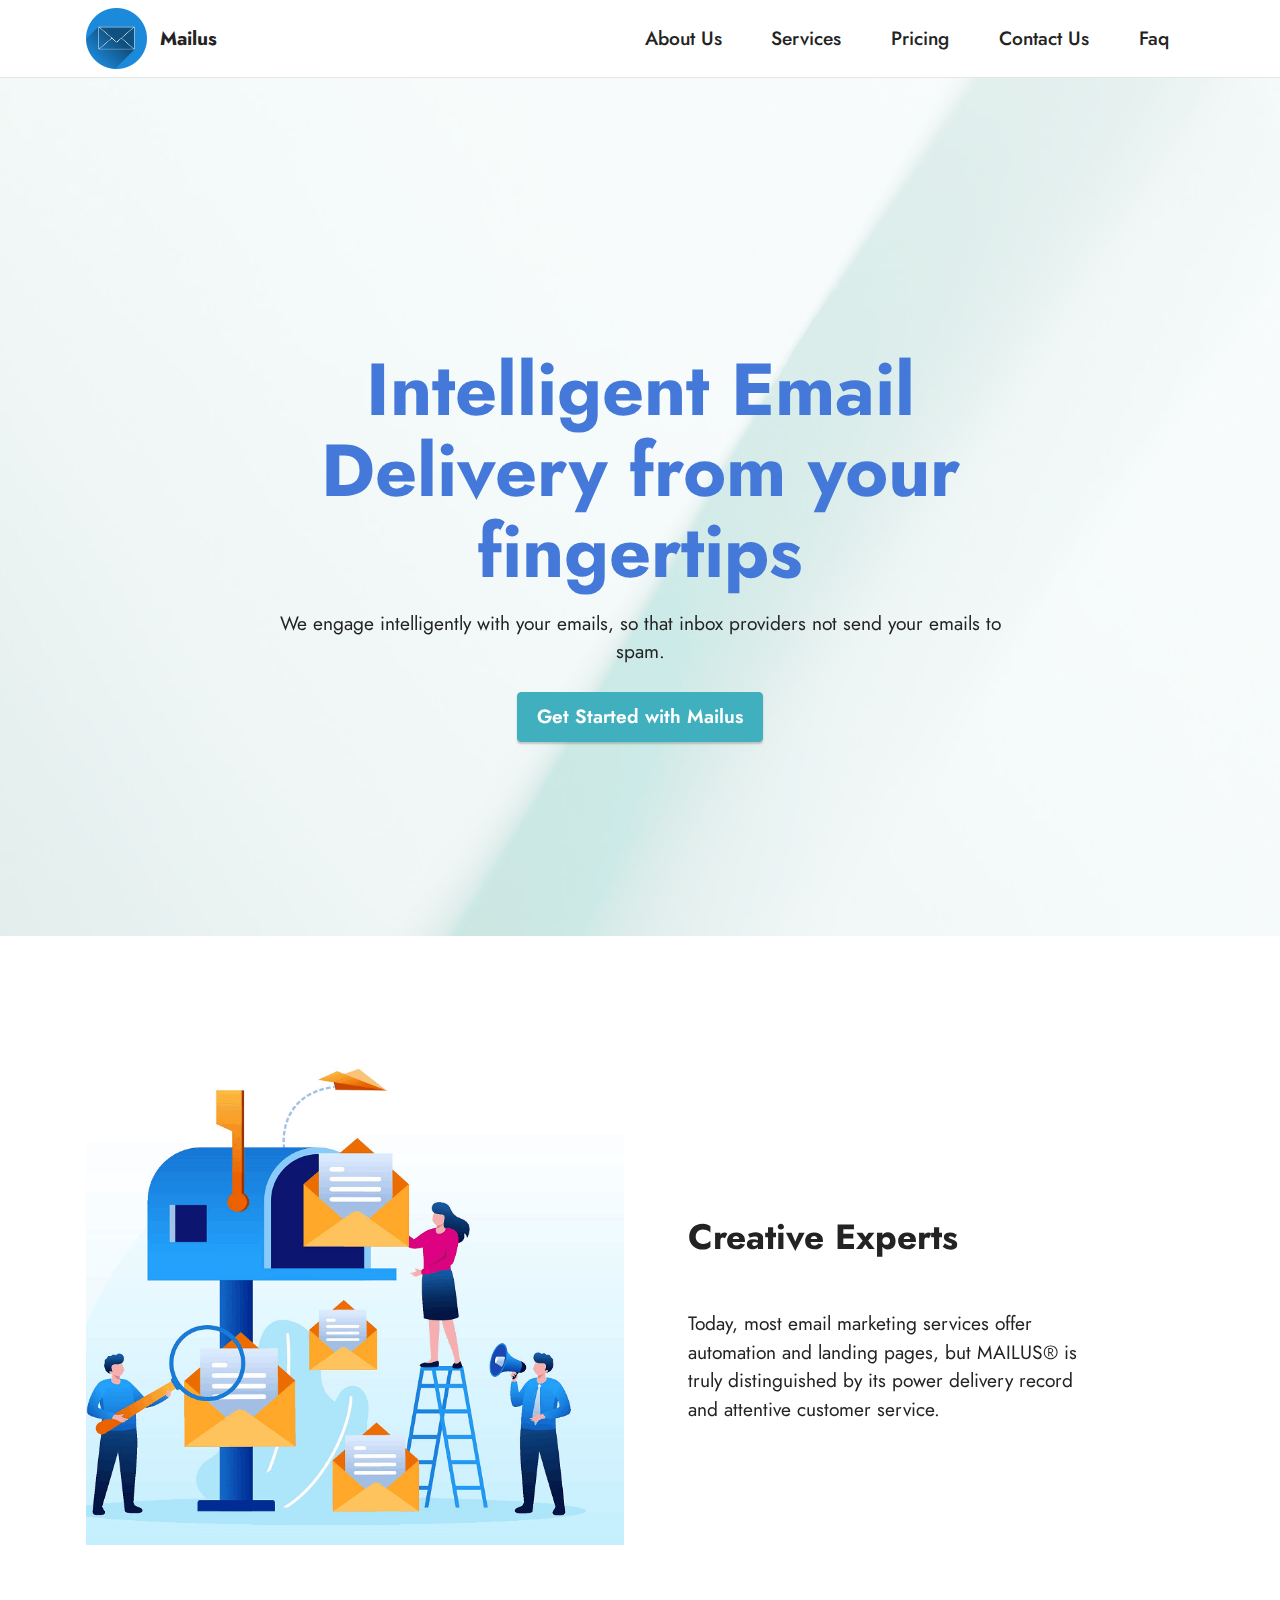
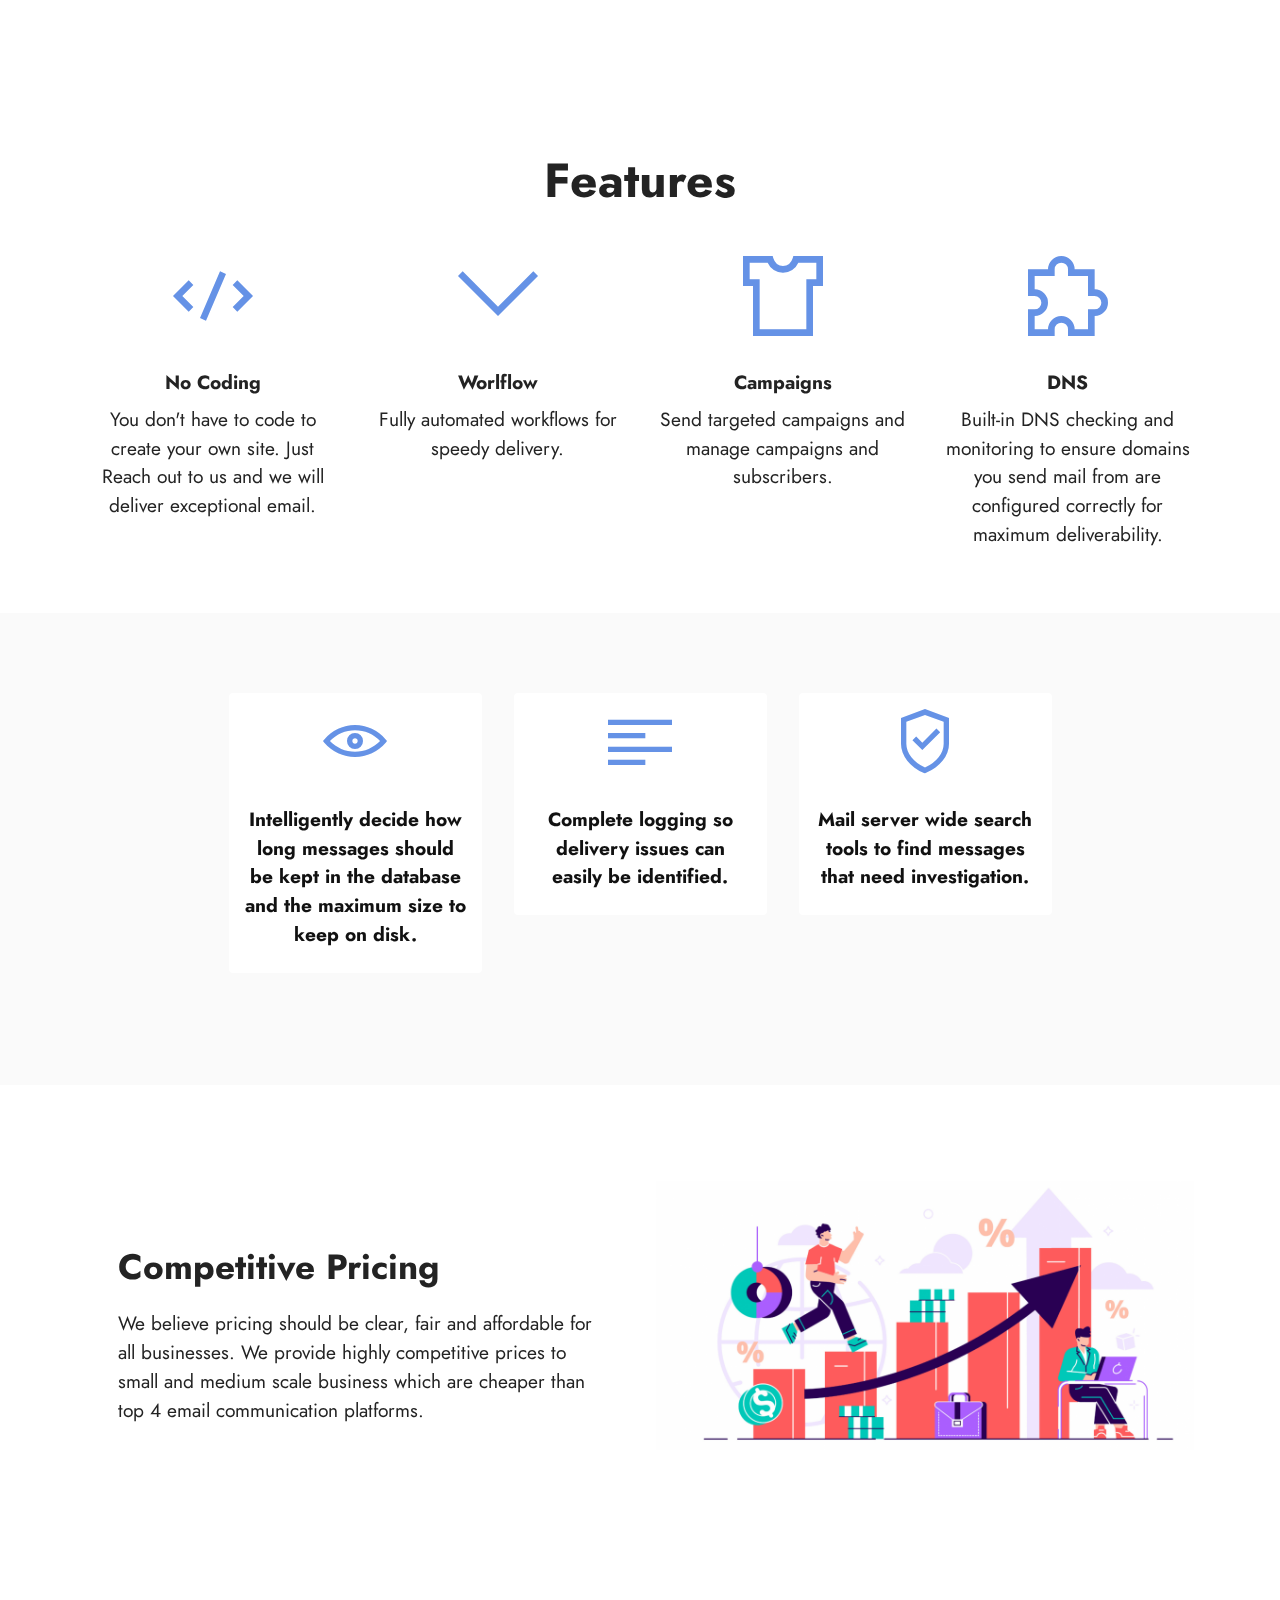
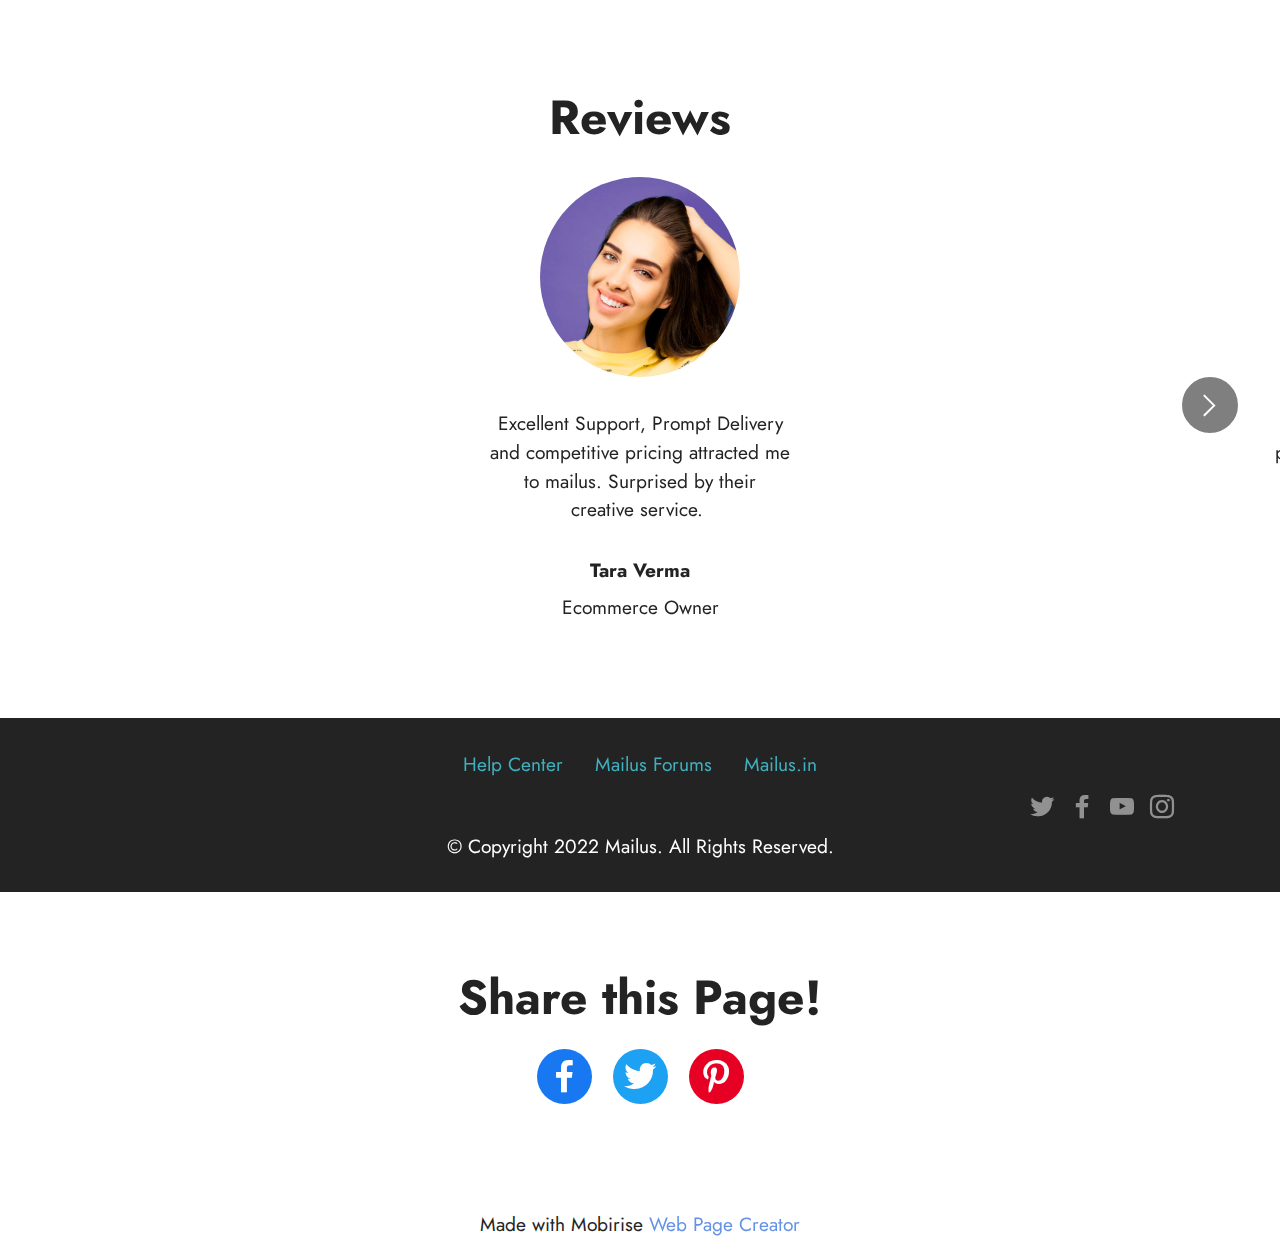
==== index.html @ b1e0f16e "create github pages" ====
<!DOCTYPE html>
<html  >
<head>
  <!-- Site made with Mobirise Website Builder v5.6.13, https://mobirise.com -->
  <meta charset="UTF-8">
  <meta http-equiv="X-UA-Compatible" content="IE=edge">
  <meta name="generator" content="Mobirise v5.6.13, mobirise.com">
  <meta name="twitter:card" content="summary_large_image"/>
  <meta name="twitter:image:src" content="">
  <meta property="og:image" content="">
  <meta name="twitter:title" content="Home">
  <meta name="viewport" content="width=device-width, initial-scale=1, minimum-scale=1">
  <link rel="shortcut icon" href="assets/images/mbr-121x121.png" type="image/x-icon">
  <meta name="description" content="">
  
  
  <title>Home</title>
  <link rel="stylesheet" href="assets/web/assets/mobirise-icons2/mobirise2.css">
  <link rel="stylesheet" href="assets/bootstrap/css/bootstrap.min.css">
  <link rel="stylesheet" href="assets/bootstrap/css/bootstrap-grid.min.css">
  <link rel="stylesheet" href="assets/bootstrap/css/bootstrap-reboot.min.css">
  <link rel="stylesheet" href="assets/parallax/jarallax.css">
  <link rel="stylesheet" href="assets/dropdown/css/style.css">
  <link rel="stylesheet" href="assets/socicon/css/styles.css">
  <link rel="stylesheet" href="assets/theme/css/style.css">
  <link rel="preload" href="https://fonts.googleapis.com/css?family=Jost:100,200,300,400,500,600,700,800,900,100i,200i,300i,400i,500i,600i,700i,800i,900i&display=swap" as="style" onload="this.onload=null;this.rel='stylesheet'">
  <noscript><link rel="stylesheet" href="https://fonts.googleapis.com/css?family=Jost:100,200,300,400,500,600,700,800,900,100i,200i,300i,400i,500i,600i,700i,800i,900i&display=swap"></noscript>
  <link rel="preload" as="style" href="assets/mobirise/css/mbr-additional.css"><link rel="stylesheet" href="assets/mobirise/css/mbr-additional.css" type="text/css">
  
  
  
  
</head>
<body>
  
  <section data-bs-version="5.1" class="menu cid-s48OLK6784" once="menu" id="menu1-h">
    
    <nav class="navbar navbar-dropdown navbar-fixed-top navbar-expand-lg">
        <div class="container">
            <div class="navbar-brand">
                <span class="navbar-logo">
                    <a href="https://mobiri.se">
                        <img src="assets/images/mbr-121x121.png" alt="mailus" style="height: 3.8rem;">
                    </a>
                </span>
                <span class="navbar-caption-wrap"><a class="navbar-caption text-black display-7" href="https://mobiri.se">Mailus</a></span>
            </div>
            <button class="navbar-toggler" type="button" data-toggle="collapse" data-bs-toggle="collapse" data-target="#navbarSupportedContent" data-bs-target="#navbarSupportedContent" aria-controls="navbarNavAltMarkup" aria-expanded="false" aria-label="Toggle navigation">
                <div class="hamburger">
                    <span></span>
                    <span></span>
                    <span></span>
                    <span></span>
                </div>
            </button>
            <div class="collapse navbar-collapse" id="navbarSupportedContent">
                <ul class="navbar-nav nav-dropdown nav-right" data-app-modern-menu="true"><li class="nav-item"><a class="nav-link link text-black text-primary display-7" href="aboutus.html">About Us</a></li>
                    <li class="nav-item"><a class="nav-link link text-black text-primary display-7" href="services.html">Services</a></li><li class="nav-item"><a class="nav-link link text-black text-primary display-7" href="pricing.html">Pricing</a></li><li class="nav-item"><a class="nav-link link text-black text-primary display-7" href="contactus.html">Contact Us</a></li><li class="nav-item"><a class="nav-link link text-black text-primary display-7" href="faq.html">Faq</a></li></ul>
                
                
            </div>
        </div>
    </nav>

</section>

<section data-bs-version="5.1" class="header1 cid-s48MCQYojq mbr-fullscreen mbr-parallax-background" id="header1-f">

    

    <div class="mbr-overlay" style="opacity: 0.8; background-color: rgb(255, 255, 255);"></div>

    <div class="align-center container">
        <div class="row justify-content-center">
            <div class="col-12 col-lg-8">
                <h1 class="mbr-section-title mbr-fonts-style mb-3 display-1"><br><strong>Intelligent Email Delivery from your fingertips</strong></h1>
                
                <p class="mbr-text mbr-fonts-style display-7">We engage intelligently with your emails, so that inbox providers not send your emails to spam.</p>
                <div class="mbr-section-btn mt-3"><a class="btn btn-success display-7" href="https://mailus.in/signup">Get Started with Mailus</a></div>
            </div>
        </div>
    </div>
</section>

<section data-bs-version="5.1" class="image1 cid-tixuJFAxuN" id="image1-n">
    

    
    

    <div class="container">
        <div class="row align-items-center">
            <div class="col-12 col-lg-6">
                <div class="image-wrapper">
                    <img src="assets/images/email-marketing-cartoon-illustration-vector-800x727.png" alt="Email Image">
                    <p class="mbr-description mbr-fonts-style pt-2 align-center display-4">&nbsp;&nbsp;</p>
                </div>
            </div>
            <div class="col-12 col-lg">
                <div class="text-wrapper">
                    <h3 class="mbr-section-title mbr-fonts-style mb-3 display-5">
                        <strong>Creative Experts</strong></h3>
                    <p class="mbr-text mbr-fonts-style display-7"><br>Today, most email marketing services offer
<br> automation and landing pages, but MAILUS® is
<br> truly distinguished by its power delivery record
<br>and attentive customer service.&nbsp;</p>
                </div>
            </div>
        </div>
    </div>
</section>

<section data-bs-version="5.1" class="features1 cid-tixvBYYj67" id="features1-r">
    

    
    
    <div class="container">
        <div class="row">
            <div class="col-12">
                <h3 class="mbr-section-title mbr-fonts-style align-center mb-0 display-2">
                    <strong>Features</strong>
                </h3>
                
            </div>
        </div>
        <div class="row">
            <div class="card col-12 col-md-6 col-lg-3">
                <div class="card-wrapper">
                    <div class="card-box align-center">
                        <div class="iconfont-wrapper">
                            <span class="mbr-iconfont mobi-mbri-code mobi-mbri"></span>
                        </div>
                        <h5 class="card-title mbr-fonts-style display-7"><strong>No Coding</strong></h5>
                        <p class="card-text mbr-fonts-style display-7">You don't have to code to create your own site. Just Reach out to us and we will deliver exceptional email.</p>
                    </div>
                </div>
            </div>
            <div class="card col-12 col-md-6 col-lg-3">
                <div class="card-wrapper">
                    <div class="card-box align-center">
                        <div class="iconfont-wrapper">
                            <span class="mbr-iconfont mobi-mbri-arrow-down mobi-mbri"></span>
                        </div>
                        <h5 class="card-title mbr-fonts-style display-7"><strong>Worlflow</strong></h5>
                        <p class="card-text mbr-fonts-style display-7">Fully automated workflows for speedy delivery.</p>
                    </div>
                </div>
            </div>
            <div class="card col-12 col-md-6 col-lg-3">
                <div class="card-wrapper">
                    <div class="card-box align-center">
                        <div class="iconfont-wrapper">
                            <span class="mbr-iconfont mobi-mbri-website-theme mobi-mbri"></span>
                        </div>
                        <h5 class="card-title mbr-fonts-style display-7"><strong>Campaigns</strong></h5>
                        <p class="card-text mbr-fonts-style display-7">Send targeted campaigns and manage campaigns and subscribers.</p>
                    </div>
                </div>
            </div>
            <div class="card col-12 col-md-6 col-lg-3">
                <div class="card-wrapper">
                    <div class="card-box align-center">
                        <div class="iconfont-wrapper">
                            <span class="mbr-iconfont mobi-mbri-extension mobi-mbri"></span>
                        </div>
                        <h5 class="card-title mbr-fonts-style display-7"><strong>DNS</strong></h5>
                        <p class="card-text mbr-fonts-style display-7">Built-in DNS checking and monitoring to ensure domains you send mail from are configured correctly for maximum deliverability.</p>
                    </div>
                </div>
            </div>
        </div>
    </div>
</section>

<section data-bs-version="5.1" class="features1 cid-tixwtv73Dp" id="features2-u">

    

    
    
    <div class="container">
        <div class="row justify-content-center">
            <div class="col-12 col-md-6 col-lg-3">
                <div class="card-wrapper">
                    <div class="card-box align-center">
                        <span class="mbr-iconfont mobi-mbri-preview mobi-mbri"></span>
                        <h4 class="card-title align-center mbr-black mbr-fonts-style display-7"><strong>Intelligently decide how long messages should be kept in the database and the maximum size to keep on disk.</strong></h4>
                    </div>
                </div>
            </div>
            <div class="col-12 col-md-6 col-lg-3">
                <div class="card-wrapper">
                    <div class="card-box align-center">
                        <span class="mbr-iconfont mobi-mbri-align-left mobi-mbri"></span>
                        <h4 class="card-title align-center mbr-black mbr-fonts-style display-7"><strong>Complete logging so delivery issues can easily be identified.</strong></h4>
                    </div>
                </div>
            </div>
            <div class="col-12 col-md-6 col-lg-3">
                <div class="card-wrapper">
                    <div class="card-box align-center">
                        <span class="mbr-iconfont mobi-mbri-protect mobi-mbri"></span>
                        <h4 class="card-title align-center mbr-black mbr-fonts-style display-7"><strong>Mail server wide search tools to find messages that need investigation.</strong></h4>
                    </div>
                </div>
            </div>
            
        </div>
    </div>
</section>

<section data-bs-version="5.1" class="image2 cid-tixxQu14Pj" id="image2-w">
    

    
    

    <div class="container">
        <div class="row align-items-center">
            <div class="col-12 col-lg-6">
                <div class="image-wrapper">
                    <img src="assets/images/untitled-design-7-1140x570.png" alt="Mobirise Website Builder">
                    <p class="mbr-description mbr-fonts-style mt-2 align-center display-4">&nbsp;&nbsp;</p>
                </div>
            </div>
            <div class="col-12 col-lg">
                <div class="text-wrapper">
                    <h3 class="mbr-section-title mbr-fonts-style mb-3 display-5"><strong>Competitive Pricing</strong></h3>
                    <p class="mbr-text mbr-fonts-style display-7">
                        We believe pricing should be clear, fair and affordable for all businesses. We provide highly competitive prices to small and medium scale business which are cheaper than top 4 email communication platforms.</p>
                </div>
            </div>
        </div>
    </div>
</section>

<section data-bs-version="5.1" class="people5 mbr-embla cid-tixyRwchTa" id="people5-x">

    

    
    

    <div class="position-relative text-center">
        <h3 class="mb-4 mbr-fonts-style display-2">
            <strong>Reviews</strong></h3>

        <div class="embla" data-skip-snaps="true" data-align="center" data-auto-play-interval="5" data-draggable="true">
            <div class="embla__viewport container-fluid">
                <div class="embla__container">
                    <div class="embla__slide slider-image item" style="margin-left: 7rem; margin-right: 7rem;">
                        <div class="user">
                            <div class="user_image">
                                <div class="item-wrapper position-relative">
                                    <img src="assets/images/team3.jpg" alt="Mobirise Website Builder">
                                </div>
                            </div>
                            <div class="user_text mb-4">
                                <p class="mbr-fonts-style display-7">
                                    Excellent Support, Prompt Delivery <br>and competitive pricing attracted me <br>to mailus. Surprised by their <br>creative service.&nbsp;</p>
                            </div>
                            <div class="user_name mbr-fonts-style mb-2 display-7">
                                <strong>Tara Verma</strong></div>
                            <div class="user_desk mbr-fonts-style display-7">
                                Ecommerce Owner</div>
                        </div>
                    </div>
                    <div class="embla__slide slider-image item" style="margin-left: 7rem; margin-right: 7rem;">
                        <div class="user">
                            <div class="user_image">
                                <div class="item-wrapper position-relative">
                                    <img src="assets/images/team2.jpg" alt="Mobirise Website Builder">
                                </div>
                            </div>
                            <div class="user_text mb-4">
                                <p class="mbr-fonts-style display-7">
                                    Earlier using Big 3 email service<br>provider. Lots of feature were unused.&nbsp;<br>Mailus tailored the service for me.</p>
                            </div>
                            <div class="user_name mbr-fonts-style mb-2 display-7">
                                <strong>Missi Selvam</strong></div>
                            <div class="user_desk mbr-fonts-style display-7">
                                Software Distributer</div>
                        </div>
                    </div>
                    <div class="embla__slide slider-image item" style="margin-left: 7rem; margin-right: 7rem;">
                        <div class="user">
                            <div class="user_image">
                                <div class="item-wrapper position-relative">
                                    <img src="assets/images/team1.jpg" alt="Mobirise Website Builder">
                                </div>
                            </div>
                            <div class="user_text mb-4">
                                <p class="mbr-fonts-style display-7">Great engagement and leads after using<br>mailus. I have to say, I was skeptical but&nbsp;<br>their service amazed me.</p>
                            </div>
                            <div class="user_name mbr-fonts-style mb-2 display-7">
                                <strong>Souma Nair</strong></div>
                            <div class="user_desk mbr-fonts-style display-7">
                                Innovative Product Designer</div>
                        </div>
                    </div>
                </div>
            </div>
            <button class="embla__button embla__button--prev">
                <span class="mobi-mbri mobi-mbri-arrow-prev mbr-iconfont" aria-hidden="true"></span>
                <span class="sr-only visually-hidden visually-hidden">Previous</span>
            </button>
            <button class="embla__button embla__button--next">
                <span class="mobi-mbri mobi-mbri-arrow-next mbr-iconfont" aria-hidden="true"></span>
                <span class="sr-only visually-hidden visually-hidden">Next</span>
            </button>
        </div>
    </div>
</section>

<section data-bs-version="5.1" class="footer3 cid-s48P1Icc8J" once="footers" id="footer3-i">

    

    

    <div class="container">
        <div class="media-container-row align-center mbr-white">
            <div class="row row-links">
                <ul class="foot-menu">
                    
                    
                    
                    
                    
                <li class="foot-menu-item mbr-fonts-style display-7"><a href="https://mobirise.com/help/" class="text-success">Help Center</a></li><li class="foot-menu-item mbr-fonts-style display-7"><a href="http://forums.mobirise.com/" class="text-success">Mailus Forums</a></li><li class="foot-menu-item mbr-fonts-style display-7"><a href="https://mobirise.com/" class="text-success">Mailus.in</a></li></ul>
            </div>
            <div class="row social-row">
                <div class="social-list align-right pb-2">
                    
                    
                    
                    
                    
                    
                <div class="soc-item">
                        <a href="https://twitter.com/mobirise" target="_blank">
                            <span class="socicon-twitter socicon mbr-iconfont mbr-iconfont-social"></span>
                        </a>
                    </div><div class="soc-item">
                        <a href="https://www.facebook.com/pages/Mobirise/1616226671953247" target="_blank">
                            <span class="socicon-facebook socicon mbr-iconfont mbr-iconfont-social"></span>
                        </a>
                    </div><div class="soc-item">
                        <a href="https://www.youtube.com/c/mobirise" target="_blank">
                            <span class="socicon-youtube socicon mbr-iconfont mbr-iconfont-social"></span>
                        </a>
                    </div><div class="soc-item">
                        <a href="https://instagram.com/mobirise" target="_blank">
                            <span class="mbr-iconfont mbr-iconfont-social socicon-instagram socicon"></span>
                        </a>
                    </div></div>
            </div>
            <div class="row row-copirayt">
                <p class="mbr-text mb-0 mbr-fonts-style mbr-white align-center display-7">
                    © Copyright 2022 Mailus. All Rights Reserved.
                </p>
            </div>
        </div>
    </div>
</section>

<section data-bs-version="5.1" class="social1 cid-tixBIRJ7LU" id="share1-10">
    
    

    
    

    <div class="container">
        <div class="media-container-row">
            <div class="col-12">
                <h3 class="mbr-section-title mb-3 align-center mbr-fonts-style display-2">
                    <strong>Share this Page!</strong>
                </h3>
                <div>
                    <div class="mbr-social-likes align-center">
                        <span class="btn btn-social socicon-bg-facebook facebook m-2">
                            <i class="socicon socicon-facebook"></i>
                        </span>
                        <span class="btn btn-social twitter socicon-bg-twitter m-2">
                            <i class="socicon socicon-twitter"></i>
                        </span>
                        
                        
                        <span class="btn btn-social pinterest socicon-bg-pinterest m-2">
                            <i class="socicon socicon-pinterest"></i>
                        </span>
                        
                    </div>
                </div>
            </div>
        </div>
    </div>
</section><section class="display-7" style="padding: 0;align-items: center;justify-content: center;flex-wrap: wrap;    align-content: center;display: flex;position: relative;height: 4rem;"><a href="https://mobiri.se/2877333" style="flex: 1 1;height: 4rem;position: absolute;width: 100%;z-index: 1;"><img alt="" style="height: 4rem;" src="[data-uri]"></a><p style="margin: 0;text-align: center;" class="display-7">Made with Mobirise &#8204;</p><a style="z-index:1" href="https://mobirise.com/web-page-maker.html">Web Page Creator</a></section><script src="assets/bootstrap/js/bootstrap.bundle.min.js"></script>  <script src="assets/parallax/jarallax.js"></script>  <script src="assets/smoothscroll/smooth-scroll.js"></script>  <script src="assets/ytplayer/index.js"></script>  <script src="assets/embla/embla.min.js"></script>  <script src="assets/embla/script.js"></script>  <script src="assets/dropdown/js/navbar-dropdown.js"></script>  <script src="assets/sociallikes/social-likes.js"></script>  <script src="assets/theme/js/script.js"></script>  
  
  
</body>
</html>
---- assets/web/assets/mobirise-icons2/mobirise2.css ----
@font-face {
  font-family: 'Moririse2';
  font-display: swap;
  src:  url('mobirise2.eot?f2bix4');
  src:  url('mobirise2.eot?f2bix4#iefix') format('embedded-opentype'),
    url('mobirise2.ttf?f2bix4') format('truetype'),
    url('mobirise2.woff?f2bix4') format('woff'),
    url('mobirise2.svg?f2bix4#mobirise2') format('svg');
  font-weight: normal;
  font-style: normal;
}

[class^="mobi-"], [class*=" mobi-"] {
  /* use !important to prevent issues with browser extensions that change fonts */
  font-family: 'Moririse2' !important;
  speak: none;
  font-style: normal;
  font-weight: normal;
  font-variant: normal;
  text-transform: none;
  line-height: 1;

  /* Better Font Rendering =========== */
  -webkit-font-smoothing: antialiased;
  -moz-osx-font-smoothing: grayscale;
}

.mobi-mbri-add-submenu:before {
  content: "\e900";
}
.mobi-mbri-alert:before {
  content: "\e901";
}
.mobi-mbri-align-center:before {
  content: "\e902";
}
.mobi-mbri-align-justify:before {
  content: "\e903";
}
.mobi-mbri-align-left:before {
  content: "\e904";
}
.mobi-mbri-align-right:before {
  content: "\e905";
}
.mobi-mbri-android:before {
  content: "\e906";
}
.mobi-mbri-apple:before {
  content: "\e907";
}
.mobi-mbri-arrow-down:before {
  content: "\e908";
}
.mobi-mbri-arrow-next:before {
  content: "\e909";
}
.mobi-mbri-arrow-prev:before {
  content: "\e90a";
}
.mobi-mbri-arrow-up:before {
  content: "\e90b";
}
.mobi-mbri-bold:before {
  content: "\e90c";
}
.mobi-mbri-bookmark:before {
  content: "\e90d";
}
.mobi-mbri-bootstrap:before {
  content: "\e90e";
}
.mobi-mbri-briefcase:before {
  content: "\e90f";
}
.mobi-mbri-browse:before {
  content: "\e910";
}
.mobi-mbri-bulleted-list:before {
  content: "\e911";
}
.mobi-mbri-calendar:before {
  content: "\e912";
}
.mobi-mbri-camera:before {
  content: "\e913";
}
.mobi-mbri-cart-add:before {
  content: "\e914";
}
.mobi-mbri-cart-full:before {
  content: "\e915";
}
.mobi-mbri-cash:before {
  content: "\e916";
}
.mobi-mbri-change-style:before {
  content: "\e917";
}
.mobi-mbri-chat:before {
  content: "\e918";
}
.mobi-mbri-clock:before {
  content: "\e919";
}
.mobi-mbri-close:before {
  content: "\e91a";
}
.mobi-mbri-cloud:before {
  content: "\e91b";
}
.mobi-mbri-code:before {
  content: "\e91c";
}
.mobi-mbri-contact-form:before {
  content: "\e91d";
}
.mobi-mbri-credit-card:before {
  content: "\e91e";
}
.mobi-mbri-cursor-click:before {
  content: "\e91f";
}
.mobi-mbri-cust-feedback:before {
  content: "\e920";
}
.mobi-mbri-database:before {
  content: "\e921";
}
.mobi-mbri-delivery:before {
  content: "\e922";
}
.mobi-mbri-desktop:before {
  content: "\e923";
}
.mobi-mbri-devices:before {
  content: "\e924";
}
.mobi-mbri-down:before {
  content: "\e925";
}
.mobi-mbri-download-2:before {
  content: "\e926";
}
.mobi-mbri-download:before {
  content: "\e927";
}
.mobi-mbri-drag-n-drop-2:before {
  content: "\e928";
}
.mobi-mbri-drag-n-drop:before {
  content: "\e929";
}
.mobi-mbri-edit-2:before {
  content: "\e92a";
}
.mobi-mbri-edit:before {
  content: "\e92b";
}
.mobi-mbri-error:before {
  content: "\e92c";
}
.mobi-mbri-extension:before {
  content: "\e92d";
}
.mobi-mbri-features:before {
  content: "\e92e";
}
.mobi-mbri-file:before {
  content: "\e92f";
}
.mobi-mbri-flag:before {
  content: "\e930";
}
.mobi-mbri-folder:before {
  content: "\e931";
}
.mobi-mbri-gift:before {
  content: "\e932";
}
.mobi-mbri-github:before {
  content: "\e933";
}
.mobi-mbri-globe-2:before {
  content: "\e934";
}
.mobi-mbri-globe:before {
  content: "\e935";
}
.mobi-mbri-growing-chart:before {
  content: "\e936";
}
.mobi-mbri-hearth:before {
  content: "\e937";
}
.mobi-mbri-help:before {
  content: "\e938";
}
.mobi-mbri-home:before {
  content: "\e939";
}
.mobi-mbri-hot-cup:before {
  content: "\e93a";
}
.mobi-mbri-idea:before {
  content: "\e93b";
}
.mobi-mbri-image-gallery:before {
  content: "\e93c";
}
.mobi-mbri-image-slider:before {
  content: "\e93d";
}
.mobi-mbri-info:before {
  content: "\e93e";
}
.mobi-mbri-italic:before {
  content: "\e93f";
}
.mobi-mbri-key:before {
  content: "\e940";
}
.mobi-mbri-laptop:before {
  content: "\e941";
}
.mobi-mbri-layers:before {
  content: "\e942";
}
.mobi-mbri-left-right:before {
  content: "\e943";
}
.mobi-mbri-left:before {
  content: "\e944";
}
.mobi-mbri-letter:before {
  content: "\e945";
}
.mobi-mbri-like:before {
  content: "\e946";
}
.mobi-mbri-link:before {
  content: "\e947";
}
.mobi-mbri-lock:before {
  content: "\e948";
}
.mobi-mbri-login:before {
  content: "\e949";
}
.mobi-mbri-logout:before {
  content: "\e94a";
}
.mobi-mbri-magic-stick:before {
  content: "\e94b";
}
.mobi-mbri-map-pin:before {
  content: "\e94c";
}
.mobi-mbri-menu:before {
  content: "\e94d";
}
.mobi-mbri-mobile-2:before {
  content: "\e94e";
}
.mobi-mbri-mobile-horizontal:before {
  content: "\e94f";
}
.mobi-mbri-mobile:before {
  content: "\e950";
}
.mobi-mbri-mobirise:before {
  content: "\e951";
}
.mobi-mbri-more-horizontal:before {
  content: "\e952";
}
.mobi-mbri-more-vertical:before {
  content: "\e953";
}
.mobi-mbri-music:before {
  content: "\e954";
}
.mobi-mbri-new-file:before {
  content: "\e955";
}
.mobi-mbri-numbered-list:before {
  content: "\e956";
}
.mobi-mbri-opened-folder:before {
  content: "\e957";
}
.mobi-mbri-pages:before {
  content: "\e958";
}
.mobi-mbri-paper-plane:before {
  content: "\e959";
}
.mobi-mbri-paperclip:before {
  content: "\e95a";
}
.mobi-mbri-phone:before {
  content: "\e95b";
}
.mobi-mbri-photo:before {
  content: "\e95c";
}
.mobi-mbri-photos:before {
  content: "\e95d";
}
.mobi-mbri-pin:before {
  content: "\e95e";
}
.mobi-mbri-play:before {
  content: "\e95f";
}
.mobi-mbri-plus:before {
  content: "\e960";
}
.mobi-mbri-preview:before {
  content: "\e961";
}
.mobi-mbri-print:before {
  content: "\e962";
}
.mobi-mbri-protect:before {
  content: "\e963";
}
.mobi-mbri-question:before {
  content: "\e964";
}
.mobi-mbri-quote-left:before {
  content: "\e965";
}
.mobi-mbri-quote-right:before {
  content: "\e966";
}
.mobi-mbri-redo:before {
  content: "\e967";
}
.mobi-mbri-refresh:before {
  content: "\e968";
}
.mobi-mbri-responsive-2:before {
  content: "\e969";
}
.mobi-mbri-responsive:before {
  content: "\e96a";
}
.mobi-mbri-right:before {
  content: "\e96b";
}
.mobi-mbri-rocket:before {
  content: "\e96c";
}
.mobi-mbri-sad-face:before {
  content: "\e96d";
}
.mobi-mbri-sale:before {
  content: "\e96e";
}
.mobi-mbri-save:before {
  content: "\e96f";
}
.mobi-mbri-search:before {
  content: "\e970";
}
.mobi-mbri-setting-2:before {
  content: "\e971";
}
.mobi-mbri-setting-3:before {
  content: "\e972";
}
.mobi-mbri-setting:before {
  content: "\e973";
}
.mobi-mbri-share:before {
  content: "\e974";
}
.mobi-mbri-shopping-bag:before {
  content: "\e975";
}
.mobi-mbri-shopping-basket:before {
  content: "\e976";
}
.mobi-mbri-shopping-cart:before {
  content: "\e977";
}
.mobi-mbri-sites:before {
  content: "\e978";
}
.mobi-mbri-smile-face:before {
  content: "\e979";
}
.mobi-mbri-speed:before {
  content: "\e97a";
}
.mobi-mbri-star:before {
  content: "\e97b";
}
.mobi-mbri-success:before {
  content: "\e97c";
}
.mobi-mbri-sun:before {
  content: "\e97d";
}
.mobi-mbri-sun2:before {
  content: "\e97e";
}
.mobi-mbri-tablet-vertical:before {
  content: "\e97f";
}
.mobi-mbri-tablet:before {
  content: "\e980";
}
.mobi-mbri-target:before {
  content: "\e981";
}
.mobi-mbri-timer:before {
  content: "\e982";
}
.mobi-mbri-to-ftp:before {
  content: "\e983";
}
.mobi-mbri-to-local-drive:before {
  content: "\e984";
}
.mobi-mbri-touch-swipe:before {
  content: "\e985";
}
.mobi-mbri-touch:before {
  content: "\e986";
}
.mobi-mbri-trash:before {
  content: "\e987";
}
.mobi-mbri-underline:before {
  content: "\e988";
}
.mobi-mbri-undo:before {
  content: "\e989";
}
.mobi-mbri-unlink:before {
  content: "\e98a";
}
.mobi-mbri-unlock:before {
  content: "\e98b";
}
.mobi-mbri-up-down:before {
  content: "\e98c";
}
.mobi-mbri-up:before {
  content: "\e98d";
}
.mobi-mbri-update:before {
  content: "\e98e";
}
.mobi-mbri-upload-2:before {
  content: "\e98f";
}
.mobi-mbri-upload:before {
  content: "\e990";
}
.mobi-mbri-user-2:before {
  content: "\e991";
}
.mobi-mbri-user:before {
  content: "\e992";
}
.mobi-mbri-users:before {
  content: "\e993";
}
.mobi-mbri-video-play:before {
  content: "\e994";
}
.mobi-mbri-video:before {
  content: "\e995";
}
.mobi-mbri-watch:before {
  content: "\e996";
}
.mobi-mbri-website-theme-2:before {
  content: "\e997";
}
.mobi-mbri-website-theme:before {
  content: "\e998";
}
.mobi-mbri-wifi:before {
  content: "\e999";
}
.mobi-mbri-windows:before {
  content: "\e99a";
}
.mobi-mbri-zoom-in:before {
  content: "\e99b";
}
.mobi-mbri-zoom-out:before {
  content: "\e99c";
}
---- assets/parallax/jarallax.css ----
.jarallax {
    position: relative;
    z-index: 0;
}
.jarallax > .jarallax-img {
    position: absolute;
    object-fit: cover;
    /* support for plugin https://github.com/bfred-it/object-fit-images */
    font-family: 'object-fit: cover;';
    top: 0;
    left: 0;
    width: 100%;
    height: 100%;
    z-index: -1;
}
---- assets/dropdown/css/style.css ----
.navbar-dropdown {
  left: 0;
  padding: 0;
  position: absolute;
  right: 0;
  top: 0;
  transition: all 0.45s ease;
  z-index: 1030;
  background: #282828; }
  .navbar-dropdown .navbar-logo {
    margin-right: 0.8rem;
    transition: margin 0.3s ease-in-out;
    vertical-align: middle; }
    .navbar-dropdown .navbar-logo img {
      height: 3.125rem;
      transition: all 0.3s ease-in-out; }
    .navbar-dropdown .navbar-logo.mbr-iconfont {
      font-size: 3.125rem;
      line-height: 3.125rem; }
  .navbar-dropdown .navbar-caption {
    font-weight: 700;
    white-space: normal;
    vertical-align: -4px;
    line-height: 3.125rem !important; }
    .navbar-dropdown .navbar-caption, .navbar-dropdown .navbar-caption:hover {
      color: inherit;
      text-decoration: none; }
  .navbar-dropdown .mbr-iconfont + .navbar-caption {
    vertical-align: -1px; }
  .navbar-dropdown.navbar-fixed-top {
    position: fixed; }
  .navbar-dropdown .navbar-brand span {
    vertical-align: -4px; }
  .navbar-dropdown.bg-color.transparent {
    background: none; }
  .navbar-dropdown.navbar-short .navbar-brand {
    padding: 0.625rem 0; }
    .navbar-dropdown.navbar-short .navbar-brand span {
      vertical-align: -1px; }
  .navbar-dropdown.navbar-short .navbar-caption {
    line-height: 2.375rem !important;
    vertical-align: -2px; }
  .navbar-dropdown.navbar-short .navbar-logo {
    margin-right: 0.5rem; }
    .navbar-dropdown.navbar-short .navbar-logo img {
      height: 2.375rem; }
    .navbar-dropdown.navbar-short .navbar-logo.mbr-iconfont {
      font-size: 2.375rem;
      line-height: 2.375rem; }
  .navbar-dropdown.navbar-short .mbr-table-cell {
    height: 3.625rem; }
  .navbar-dropdown .navbar-close {
    left: 0.6875rem;
    position: fixed;
    top: 0.75rem;
    z-index: 1000; }
  .navbar-dropdown .hamburger-icon {
    content: "";
    display: inline-block;
    vertical-align: middle;
    width: 16px;
    -webkit-box-shadow: 0 -6px 0 1px #282828,0 0 0 1px #282828,0 6px 0 1px #282828;
    -moz-box-shadow: 0 -6px 0 1px #282828,0 0 0 1px #282828,0 6px 0 1px #282828;
    box-shadow: 0 -6px 0 1px #282828,0 0 0 1px #282828,0 6px 0 1px #282828; }

.dropdown-menu .dropdown-toggle[data-toggle="dropdown-submenu"]::after {
  border-bottom: 0.35em solid transparent;
  border-left: 0.35em solid;
  border-right: 0;
  border-top: 0.35em solid transparent;
  margin-left: 0.3rem; }

.dropdown-menu .dropdown-item:focus {
  outline: 0; }

.nav-dropdown {
  font-size: 0.75rem;
  font-weight: 500;
  height: auto !important; }
  .nav-dropdown .nav-btn {
    padding-left: 1rem; }
  .nav-dropdown .link {
    margin: .667em 1.667em;
    font-weight: 500;
    padding: 0;
    transition: color .2s ease-in-out; }
    .nav-dropdown .link.dropdown-toggle {
      margin-right: 2.583em; }
      .nav-dropdown .link.dropdown-toggle::after {
        margin-left: .25rem;
        border-top: 0.35em solid;
        border-right: 0.35em solid transparent;
        border-left: 0.35em solid transparent;
        border-bottom: 0; }
      .nav-dropdown .link.dropdown-toggle[aria-expanded="true"] {
        margin: 0;
        padding: 0.667em 3.263em  0.667em 1.667em; }
  .nav-dropdown .link::after,
  .nav-dropdown .dropdown-item::after {
    color: inherit; }
  .nav-dropdown .btn {
    font-size: 0.75rem;
    font-weight: 700;
    letter-spacing: 0;
    margin-bottom: 0;
    padding-left: 1.25rem;
    padding-right: 1.25rem; }
  .nav-dropdown .dropdown-menu {
    border-radius: 0;
    border: 0;
    left: 0;
    margin: 0;
    padding-bottom: 1.25rem;
    padding-top: 1.25rem;
    position: relative; }
  .nav-dropdown .dropdown-submenu {
    margin-left: 0.125rem;
    top: 0; }
  .nav-dropdown .dropdown-item {
    font-weight: 500;
    line-height: 2;
    padding: 0.3846em 4.615em 0.3846em 1.5385em;
    position: relative;
    transition: color .2s ease-in-out, background-color .2s ease-in-out; }
    .nav-dropdown .dropdown-item::after {
      margin-top: -0.3077em;
      position: absolute;
      right: 1.1538em;
      top: 50%; }
    .nav-dropdown .dropdown-item:focus, .nav-dropdown .dropdown-item:hover {
      background: none; }

@media (max-width: 767px) {
  .nav-dropdown.navbar-toggleable-sm {
    bottom: 0;
    display: none;
    left: 0;
    overflow-x: hidden;
    position: fixed;
    top: 0;
    transform: translateX(-100%);
    -ms-transform: translateX(-100%);
    -webkit-transform: translateX(-100%);
    width: 18.75rem;
    z-index: 999; } }
.nav-dropdown.navbar-toggleable-xl {
  bottom: 0;
  display: none;
  left: 0;
  overflow-x: hidden;
  position: fixed;
  top: 0;
  transform: translateX(-100%);
  -ms-transform: translateX(-100%);
  -webkit-transform: translateX(-100%);
  width: 18.75rem;
  z-index: 999; }

.nav-dropdown-sm {
  display: block !important;
  overflow-x: hidden;
  overflow: auto;
  padding-top: 3.875rem; }
  .nav-dropdown-sm::after {
    content: "";
    display: block;
    height: 3rem;
    width: 100%; }
  .nav-dropdown-sm.collapse.in ~ .navbar-close {
    display: block !important; }
  .nav-dropdown-sm.collapsing, .nav-dropdown-sm.collapse.in {
    transform: translateX(0);
    -ms-transform: translateX(0);
    -webkit-transform: translateX(0);
    transition: all 0.25s ease-out;
    -webkit-transition: all 0.25s ease-out;
    background: #282828; }
  .nav-dropdown-sm.collapsing[aria-expanded="false"] {
    transform: translateX(-100%);
    -ms-transform: translateX(-100%);
    -webkit-transform: translateX(-100%); }
  .nav-dropdown-sm .nav-item {
    display: block;
    margin-left: 0 !important;
    padding-left: 0; }
  .nav-dropdown-sm .link,
  .nav-dropdown-sm .dropdown-item {
    border-top: 1px dotted rgba(255, 255, 255, 0.1);
    font-size: 0.8125rem;
    line-height: 1.6;
    margin: 0 !important;
    padding: 0.875rem 2.4rem 0.875rem 1.5625rem !important;
    position: relative;
    white-space: normal; }
    .nav-dropdown-sm .link:focus, .nav-dropdown-sm .link:hover,
    .nav-dropdown-sm .dropdown-item:focus,
    .nav-dropdown-sm .dropdown-item:hover {
      background: rgba(0, 0, 0, 0.2) !important;
      color: #c0a375; }
  .nav-dropdown-sm .nav-btn {
    position: relative;
    padding: 1.5625rem 1.5625rem 0 1.5625rem; }
    .nav-dropdown-sm .nav-btn::before {
      border-top: 1px dotted rgba(255, 255, 255, 0.1);
      content: "";
      left: 0;
      position: absolute;
      top: 0;
      width: 100%; }
    .nav-dropdown-sm .nav-btn + .nav-btn {
      padding-top: 0.625rem; }
      .nav-dropdown-sm .nav-btn + .nav-btn::before {
        display: none; }
  .nav-dropdown-sm .btn {
    padding: 0.625rem 0; }
  .nav-dropdown-sm .dropdown-toggle[data-toggle="dropdown-submenu"]::after {
    margin-left: .25rem;
    border-top: 0.35em solid;
    border-right: 0.35em solid transparent;
    border-left: 0.35em solid transparent;
    border-bottom: 0; }
  .nav-dropdown-sm .dropdown-toggle[data-toggle="dropdown-submenu"][aria-expanded="true"]::after {
    border-top: 0;
    border-right: 0.35em solid transparent;
    border-left: 0.35em solid transparent;
    border-bottom: 0.35em solid; }
  .nav-dropdown-sm .dropdown-menu {
    margin: 0;
    padding: 0;
    position: relative;
    top: 0;
    left: 0;
    width: 100%;
    border: 0;
    float: none;
    border-radius: 0;
    background: none; }
  .nav-dropdown-sm .dropdown-submenu {
    left: 100%;
    margin-left: 0.125rem;
    margin-top: -1.25rem;
    top: 0; }

.navbar-toggleable-sm .nav-dropdown .dropdown-menu {
  position: absolute; }

.navbar-toggleable-sm .nav-dropdown .dropdown-submenu {
  left: 100%;
  margin-left: 0.125rem;
  margin-top: -1.25rem;
  top: 0; }

.navbar-toggleable-sm.opened .nav-dropdown .dropdown-menu {
  position: relative; }

.navbar-toggleable-sm.opened .nav-dropdown .dropdown-submenu {
  left: 0;
  margin-left: 00rem;
  margin-top: 0rem;
  top: 0; }

.is-builder .nav-dropdown.collapsing {
  transition: none !important; }
---- assets/socicon/css/styles.css ----
@charset "UTF-8";

@font-face {
  font-family: 'Socicon';
  src:  url('../fonts/socicon.eot');
  src:  url('../fonts/socicon.eot?#iefix') format('embedded-opentype'),
    url('../fonts/socicon.woff2') format('woff2'),
    url('../fonts/socicon.ttf') format('truetype'),
    url('../fonts/socicon.woff') format('woff'),
    url('../fonts/socicon.svg#socicon') format('svg');
  font-weight: normal;
  font-style: normal;
  font-display: swap;
}

[data-icon]:before {
  font-family: "socicon" !important;
  content: attr(data-icon);
  font-style: normal !important;
  font-weight: normal !important;
  font-variant: normal !important;
  text-transform: none !important;
  speak: none;
  line-height: 1;
  -webkit-font-smoothing: antialiased;
  -moz-osx-font-smoothing: grayscale;
}

[class^="socicon-"], [class*=" socicon-"] {
  /* use !important to prevent issues with browser extensions that change fonts */
  font-family: 'Socicon' !important;
  speak: none;
  font-style: normal;
  font-weight: normal;
  font-variant: normal;
  text-transform: none;
  line-height: 1;

  /* Better Font Rendering =========== */
  -webkit-font-smoothing: antialiased;
  -moz-osx-font-smoothing: grayscale;
}

.socicon-eitaa:before {
  content: "\e97c";
}
.socicon-soroush:before {
  content: "\e97d";
}
.socicon-bale:before {
  content: "\e97e";
}
.socicon-zazzle:before {
  content: "\e97b";
}
.socicon-society6:before {
  content: "\e97a";
}
.socicon-redbubble:before {
  content: "\e979";
}
.socicon-avvo:before {
  content: "\e978";
}
.socicon-stitcher:before {
  content: "\e977";
}
.socicon-googlehangouts:before {
  content: "\e974";
}
.socicon-dlive:before {
  content: "\e975";
}
.socicon-vsco:before {
  content: "\e976";
}
.socicon-flipboard:before {
  content: "\e973";
}
.socicon-ubuntu:before {
  content: "\e958";
}
.socicon-artstation:before {
  content: "\e959";
}
.socicon-invision:before {
  content: "\e95a";
}
.socicon-torial:before {
  content: "\e95b";
}
.socicon-collectorz:before {
  content: "\e95c";
}
.socicon-seenthis:before {
  content: "\e95d";
}
.socicon-googleplaymusic:before {
  content: "\e95e";
}
.socicon-debian:before {
  content: "\e95f";
}
.socicon-filmfreeway:before {
  content: "\e960";
}
.socicon-gnome:before {
  content: "\e961";
}
.socicon-itchio:before {
  content: "\e962";
}
.socicon-jamendo:before {
  content: "\e963";
}
.socicon-mix:before {
  content: "\e964";
}
.socicon-sharepoint:before {
  content: "\e965";
}
.socicon-tinder:before {
  content: "\e966";
}
.socicon-windguru:before {
  content: "\e967";
}
.socicon-cdbaby:before {
  content: "\e968";
}
.socicon-elementaryos:before {
  content: "\e969";
}
.socicon-stage32:before {
  content: "\e96a";
}
.socicon-tiktok:before {
  content: "\e96b";
}
.socicon-gitter:before {
  content: "\e96c";
}
.socicon-letterboxd:before {
  content: "\e96d";
}
.socicon-threema:before {
  content: "\e96e";
}
.socicon-splice:before {
  content: "\e96f";
}
.socicon-metapop:before {
  content: "\e970";
}
.socicon-naver:before {
  content: "\e971";
}
.socicon-remote:before {
  content: "\e972";
}
.socicon-internet:before {
  content: "\e957";
}
.socicon-moddb:before {
  content: "\e94b";
}
.socicon-indiedb:before {
  content: "\e94c";
}
.socicon-traxsource:before {
  content: "\e94d";
}
.socicon-gamefor:before {
  content: "\e94e";
}
.socicon-pixiv:before {
  content: "\e94f";
}
.socicon-myanimelist:before {
  content: "\e950";
}
.socicon-blackberry:before {
  content: "\e951";
}
.socicon-wickr:before {
  content: "\e952";
}
.socicon-spip:before {
  content: "\e953";
}
.socicon-napster:before {
  content: "\e954";
}
.socicon-beatport:before {
  content: "\e955";
}
.socicon-hackerone:before {
  content: "\e956";
}
.socicon-hackernews:before {
  content: "\e946";
}
.socicon-smashwords:before {
  content: "\e947";
}
.socicon-kobo:before {
  content: "\e948";
}
.socicon-bookbub:before {
  content: "\e949";
}
.socicon-mailru:before {
  content: "\e94a";
}
.socicon-gitlab:before {
  content: "\e945";
}
.socicon-instructables:before {
  content: "\e944";
}
.socicon-portfolio:before {
  content: "\e943";
}
.socicon-codered:before {
  content: "\e940";
}
.socicon-origin:before {
  content: "\e941";
}
.socicon-nextdoor:before {
  content: "\e942";
}
.socicon-udemy:before {
  content: "\e93f";
}
.socicon-livemaster:before {
  content: "\e93e";
}
.socicon-crunchbase:before {
  content: "\e93b";
}
.socicon-homefy:before {
  content: "\e93c";
}
.socicon-calendly:before {
  content: "\e93d";
}
.socicon-realtor:before {
  content: "\e90f";
}
.socicon-tidal:before {
  content: "\e910";
}
.socicon-qobuz:before {
  content: "\e911";
}
.socicon-natgeo:before {
  content: "\e912";
}
.socicon-mastodon:before {
  content: "\e913";
}
.socicon-unsplash:before {
  content: "\e914";
}
.socicon-homeadvisor:before {
  content: "\e915";
}
.socicon-angieslist:before {
  content: "\e916";
}
.socicon-codepen:before {
  content: "\e917";
}
.socicon-slack:before {
  content: "\e918";
}
.socicon-openaigym:before {
  content: "\e919";
}
.socicon-logmein:before {
  content: "\e91a";
}
.socicon-fiverr:before {
  content: "\e91b";
}
.socicon-gotomeeting:before {
  content: "\e91c";
}
.socicon-aliexpress:before {
  content: "\e91d";
}
.socicon-guru:before {
  content: "\e91e";
}
.socicon-appstore:before {
  content: "\e91f";
}
.socicon-homes:before {
  content: "\e920";
}
.socicon-zoom:before {
  content: "\e921";
}
.socicon-alibaba:before {
  content: "\e922";
}
.socicon-craigslist:before {
  content: "\e923";
}
.socicon-wix:before {
  content: "\e924";
}
.socicon-redfin:before {
  content: "\e925";
}
.socicon-googlecalendar:before {
  content: "\e926";
}
.socicon-shopify:before {
  content: "\e927";
}
.socicon-freelancer:before {
  content: "\e928";
}
.socicon-seedrs:before {
  content: "\e929";
}
.socicon-bing:before {
  content: "\e92a";
}
.socicon-doodle:before {
  content: "\e92b";
}
.socicon-bonanza:before {
  content: "\e92c";
}
.socicon-squarespace:before {
  content: "\e92d";
}
.socicon-toptal:before {
  content: "\e92e";
}
.socicon-gust:before {
  content: "\e92f";
}
.socicon-ask:before {
  content: "\e930";
}
.socicon-trulia:before {
  content: "\e931";
}
.socicon-loomly:before {
  content: "\e932";
}
.socicon-ghost:before {
  content: "\e933";
}
.socicon-upwork:before {
  content: "\e934";
}
.socicon-fundable:before {
  content: "\e935";
}
.socicon-booking:before {
  content: "\e936";
}
.socicon-googlemaps:before {
  content: "\e937";
}
.socicon-zillow:before {
  content: "\e938";
}
.socicon-niconico:before {
  content: "\e939";
}
.socicon-toneden:before {
  content: "\e93a";
}
.socicon-augment:before {
  content: "\e908";
}
.socicon-bitbucket:before {
  content: "\e909";
}
.socicon-fyuse:before {
  content: "\e90a";
}
.socicon-yt-gaming:before {
  content: "\e90b";
}
.socicon-sketchfab:before {
  content: "\e90c";
}
.socicon-mobcrush:before {
  content: "\e90d";
}
.socicon-microsoft:before {
  content: "\e90e";
}
.socicon-pandora:before {
  content: "\e907";
}
.socicon-messenger:before {
  content: "\e906";
}
.socicon-gamewisp:before {
  content: "\e905";
}
.socicon-bloglovin:before {
  content: "\e904";
}
.socicon-tunein:before {
  content: "\e903";
}
.socicon-gamejolt:before {
  content: "\e901";
}
.socicon-trello:before {
  content: "\e902";
}
.socicon-spreadshirt:before {
  content: "\e900";
}
.socicon-500px:before {
  content: "\e000";
}
.socicon-8tracks:before {
  content: "\e001";
}
.socicon-airbnb:before {
  content: "\e002";
}
.socicon-alliance:before {
  content: "\e003";
}
.socicon-amazon:before {
  content: "\e004";
}
.socicon-amplement:before {
  content: "\e005";
}
.socicon-android:before {
  content: "\e006";
}
.socicon-angellist:before {
  content: "\e007";
}
.socicon-apple:before {
  content: "\e008";
}
.socicon-appnet:before {
  content: "\e009";
}
.socicon-baidu:before {
  content: "\e00a";
}
.socicon-bandcamp:before {
  content: "\e00b";
}
.socicon-battlenet:before {
  content: "\e00c";
}
.socicon-mixer:before {
  content: "\e00d";
}
.socicon-bebee:before {
  content: "\e00e";
}
.socicon-bebo:before {
  content: "\e00f";
}
.socicon-behance:before {
  content: "\e010";
}
.socicon-blizzard:before {
  content: "\e011";
}
.socicon-blogger:before {
  content: "\e012";
}
.socicon-buffer:before {
  content: "\e013";
}
.socicon-chrome:before {
  content: "\e014";
}
.socicon-coderwall:before {
  content: "\e015";
}
.socicon-curse:before {
  content: "\e016";
}
.socicon-dailymotion:before {
  content: "\e017";
}
.socicon-deezer:before {
  content: "\e018";
}
.socicon-delicious:before {
  content: "\e019";
}
.socicon-deviantart:before {
  content: "\e01a";
}
.socicon-diablo:before {
  content: "\e01b";
}
.socicon-digg:before {
  content: "\e01c";
}
.socicon-discord:before {
  content: "\e01d";
}
.socicon-disqus:before {
  content: "\e01e";
}
.socicon-douban:before {
  content: "\e01f";
}
.socicon-draugiem:before {
  content: "\e020";
}
.socicon-dribbble:before {
  content: "\e021";
}
.socicon-drupal:before {
  content: "\e022";
}
.socicon-ebay:before {
  content: "\e023";
}
.socicon-ello:before {
  content: "\e024";
}
.socicon-endomodo:before {
  content: "\e025";
}
.socicon-envato:before {
  content: "\e026";
}
.socicon-etsy:before {
  content: "\e027";
}
.socicon-facebook:before {
  content: "\e028";
}
.socicon-feedburner:before {
  content: "\e029";
}
.socicon-filmweb:before {
  content: "\e02a";
}
.socicon-firefox:before {
  content: "\e02b";
}
.socicon-flattr:before {
  content: "\e02c";
}
.socicon-flickr:before {
  content: "\e02d";
}
.socicon-formulr:before {
  content: "\e02e";
}
.socicon-forrst:before {
  content: "\e02f";
}
.socicon-foursquare:before {
  content: "\e030";
}
.socicon-friendfeed:before {
  content: "\e031";
}
.socicon-github:before {
  content: "\e032";
}
.socicon-goodreads:before {
  content: "\e033";
}
.socicon-google:before {
  content: "\e034";
}
.socicon-googlescholar:before {
  content: "\e035";
}
.socicon-googlegroups:before {
  content: "\e036";
}
.socicon-googlephotos:before {
  content: "\e037";
}
.socicon-googleplus:before {
  content: "\e038";
}
.socicon-grooveshark:before {
  content: "\e039";
}
.socicon-hackerrank:before {
  content: "\e03a";
}
.socicon-hearthstone:before {
  content: "\e03b";
}
.socicon-hellocoton:before {
  content: "\e03c";
}
.socicon-heroes:before {
  content: "\e03d";
}
.socicon-smashcast:before {
  content: "\e03e";
}
.socicon-horde:before {
  content: "\e03f";
}
.socicon-houzz:before {
  content: "\e040";
}
.socicon-icq:before {
  content: "\e041";
}
.socicon-identica:before {
  content: "\e042";
}
.socicon-imdb:before {
  content: "\e043";
}
.socicon-instagram:before {
  content: "\e044";
}
.socicon-issuu:before {
  content: "\e045";
}
.socicon-istock:before {
  content: "\e046";
}
.socicon-itunes:before {
  content: "\e047";
}
.socicon-keybase:before {
  content: "\e048";
}
.socicon-lanyrd:before {
  content: "\e049";
}
.socicon-lastfm:before {
  content: "\e04a";
}
.socicon-line:before {
  content: "\e04b";
}
.socicon-linkedin:before {
  content: "\e04c";
}
.socicon-livejournal:before {
  content: "\e04d";
}
.socicon-lyft:before {
  content: "\e04e";
}
.socicon-macos:before {
  content: "\e04f";
}
.socicon-mail:before {
  content: "\e050";
}
.socicon-medium:before {
  content: "\e051";
}
.socicon-meetup:before {
  content: "\e052";
}
.socicon-mixcloud:before {
  content: "\e053";
}
.socicon-modelmayhem:before {
  content: "\e054";
}
.socicon-mumble:before {
  content: "\e055";
}
.socicon-myspace:before {
  content: "\e056";
}
.socicon-newsvine:before {
  content: "\e057";
}
.socicon-nintendo:before {
  content: "\e058";
}
.socicon-npm:before {
  content: "\e059";
}
.socicon-odnoklassniki:before {
  content: "\e05a";
}
.socicon-openid:before {
  content: "\e05b";
}
.socicon-opera:before {
  content: "\e05c";
}
.socicon-outlook:before {
  content: "\e05d";
}
.socicon-overwatch:before {
  content: "\e05e";
}
.socicon-patreon:before {
  content: "\e05f";
}
.socicon-paypal:before {
  content: "\e060";
}
.socicon-periscope:before {
  content: "\e061";
}
.socicon-persona:before {
  content: "\e062";
}
.socicon-pinterest:before {
  content: "\e063";
}
.socicon-play:before {
  content: "\e064";
}
.socicon-player:before {
  content: "\e065";
}
.socicon-playstation:before {
  content: "\e066";
}
.socicon-pocket:before {
  content: "\e067";
}
.socicon-qq:before {
  content: "\e068";
}
.socicon-quora:before {
  content: "\e069";
}
.socicon-raidcall:before {
  content: "\e06a";
}
.socicon-ravelry:before {
  content: "\e06b";
}
.socicon-reddit:before {
  content: "\e06c";
}
.socicon-renren:before {
  content: "\e06d";
}
.socicon-researchgate:before {
  content: "\e06e";
}
.socicon-residentadvisor:before {
  content: "\e06f";
}
.socicon-reverbnation:before {
  content: "\e070";
}
.socicon-rss:before {
  content: "\e071";
}
.socicon-sharethis:before {
  content: "\e072";
}
.socicon-skype:before {
  content: "\e073";
}
.socicon-slideshare:before {
  content: "\e074";
}
.socicon-smugmug:before {
  content: "\e075";
}
.socicon-snapchat:before {
  content: "\e076";
}
.socicon-songkick:before {
  content: "\e077";
}
.socicon-soundcloud:before {
  content: "\e078";
}
.socicon-spotify:before {
  content: "\e079";
}
.socicon-stackexchange:before {
  content: "\e07a";
}
.socicon-stackoverflow:before {
  content: "\e07b";
}
.socicon-starcraft:before {
  content: "\e07c";
}
.socicon-stayfriends:before {
  content: "\e07d";
}
.socicon-steam:before {
  content: "\e07e";
}
.socicon-storehouse:before {
  content: "\e07f";
}
.socicon-strava:before {
  content: "\e080";
}
.socicon-streamjar:before {
  content: "\e081";
}
.socicon-stumbleupon:before {
  content: "\e082";
}
.socicon-swarm:before {
  content: "\e083";
}
.socicon-teamspeak:before {
  content: "\e084";
}
.socicon-teamviewer:before {
  content: "\e085";
}
.socicon-technorati:before {
  content: "\e086";
}
.socicon-telegram:before {
  content: "\e087";
}
.socicon-tripadvisor:before {
  content: "\e088";
}
.socicon-tripit:before {
  content: "\e089";
}
.socicon-triplej:before {
  content: "\e08a";
}
.socicon-tumblr:before {
  content: "\e08b";
}
.socicon-twitch:before {
  content: "\e08c";
}
.socicon-twitter:before {
  content: "\e08d";
}
.socicon-uber:before {
  content: "\e08e";
}
.socicon-ventrilo:before {
  content: "\e08f";
}
.socicon-viadeo:before {
  content: "\e090";
}
.socicon-viber:before {
  content: "\e091";
}
.socicon-viewbug:before {
  content: "\e092";
}
.socicon-vimeo:before {
  content: "\e093";
}
.socicon-vine:before {
  content: "\e094";
}
.socicon-vkontakte:before {
  content: "\e095";
}
.socicon-warcraft:before {
  content: "\e096";
}
.socicon-wechat:before {
  content: "\e097";
}
.socicon-weibo:before {
  content: "\e098";
}
.socicon-whatsapp:before {
  content: "\e099";
}
.socicon-wikipedia:before {
  content: "\e09a";
}
.socicon-windows:before {
  content: "\e09b";
}
.socicon-wordpress:before {
  content: "\e09c";
}
.socicon-wykop:before {
  content: "\e09d";
}
.socicon-xbox:before {
  content: "\e09e";
}
.socicon-xing:before {
  content: "\e09f";
}
.socicon-yahoo:before {
  content: "\e0a0";
}
.socicon-yammer:before {
  content: "\e0a1";
}
.socicon-yandex:before {
  content: "\e0a2";
}
.socicon-yelp:before {
  content: "\e0a3";
}
.socicon-younow:before {
  content: "\e0a4";
}
.socicon-youtube:before {
  content: "\e0a5";
}
.socicon-zapier:before {
  content: "\e0a6";
}
.socicon-zerply:before {
  content: "\e0a7";
}
.socicon-zomato:before {
  content: "\e0a8";
}
.socicon-zynga:before {
  content: "\e0a9";
}
---- assets/theme/css/style.css ----
@charset "UTF-8";
section {
  background-color: #ffffff;
}

body {
  font-style: normal;
  line-height: 1.5;
  font-weight: 400;
  color: #232323;
  position: relative;
}

button {
  background-color: transparent;
  border-color: transparent;
}

section,
.container,
.container-fluid {
  position: relative;
  word-wrap: break-word;
}

a.mbr-iconfont:hover {
  text-decoration: none;
}

.article .lead p,
.article .lead ul,
.article .lead ol,
.article .lead pre,
.article .lead blockquote {
  margin-bottom: 0;
}

a {
  font-style: normal;
  font-weight: 400;
  cursor: pointer;
}
a, a:hover {
  text-decoration: none;
}

.mbr-section-title {
  font-style: normal;
  line-height: 1.3;
}

.mbr-section-subtitle {
  line-height: 1.3;
}

.mbr-text {
  font-style: normal;
  line-height: 1.7;
}

h1,
h2,
h3,
h4,
h5,
h6,
.display-1,
.display-2,
.display-4,
.display-5,
.display-7,
span,
p,
a {
  line-height: 1;
  word-break: break-word;
  word-wrap: break-word;
  font-weight: 400;
}

b,
strong {
  font-weight: bold;
}

input:-webkit-autofill, input:-webkit-autofill:hover, input:-webkit-autofill:focus, input:-webkit-autofill:active {
  transition-delay: 9999s;
  -webkit-transition-property: background-color, color;
  transition-property: background-color, color;
}

textarea[type=hidden] {
  display: none;
}

section {
  background-position: 50% 50%;
  background-repeat: no-repeat;
  background-size: cover;
}
section .mbr-background-video,
section .mbr-background-video-preview {
  position: absolute;
  bottom: 0;
  left: 0;
  right: 0;
  top: 0;
}

.hidden {
  visibility: hidden;
}

.mbr-z-index20 {
  z-index: 20;
}

/*! Base colors */
.mbr-white {
  color: #ffffff;
}

.mbr-black {
  color: #111111;
}

.mbr-bg-white {
  background-color: #ffffff;
}

.mbr-bg-black {
  background-color: #000000;
}

/*! Text-aligns */
.align-left {
  text-align: left;
}

.align-center {
  text-align: center;
}

.align-right {
  text-align: right;
}

/*! Font-weight  */
.mbr-light {
  font-weight: 300;
}

.mbr-regular {
  font-weight: 400;
}

.mbr-semibold {
  font-weight: 500;
}

.mbr-bold {
  font-weight: 700;
}

/*! Media  */
.media-content {
  flex-basis: 100%;
}

.media-container-row {
  display: flex;
  flex-direction: row;
  flex-wrap: wrap;
  justify-content: center;
  align-content: center;
  align-items: start;
}
.media-container-row .media-size-item {
  width: 400px;
}

.media-container-column {
  display: flex;
  flex-direction: column;
  flex-wrap: wrap;
  justify-content: center;
  align-content: center;
  align-items: stretch;
}
.media-container-column > * {
  width: 100%;
}

@media (min-width: 992px) {
  .media-container-row {
    flex-wrap: nowrap;
  }
}
figure {
  margin-bottom: 0;
  overflow: hidden;
}

figure[mbr-media-size] {
  transition: width 0.1s;
}

img,
iframe {
  display: block;
  width: 100%;
}

.card {
  background-color: transparent;
  border: none;
}

.card-box {
  width: 100%;
}

.card-img {
  text-align: center;
  flex-shrink: 0;
  -webkit-flex-shrink: 0;
}

.media {
  max-width: 100%;
  margin: 0 auto;
}

.mbr-figure {
  align-self: center;
}

.media-container > div {
  max-width: 100%;
}

.mbr-figure img,
.card-img img {
  width: 100%;
}

@media (max-width: 991px) {
  .media-size-item {
    width: auto !important;
  }

  .media {
    width: auto;
  }

  .mbr-figure {
    width: 100% !important;
  }
}
/*! Buttons */
.mbr-section-btn {
  margin-left: -0.6rem;
  margin-right: -0.6rem;
  font-size: 0;
}

.btn {
  font-weight: 600;
  border-width: 1px;
  font-style: normal;
  margin: 0.6rem 0.6rem;
  white-space: normal;
  transition: all 0.2s ease-in-out;
  display: inline-flex;
  align-items: center;
  justify-content: center;
  word-break: break-word;
}

.btn-sm {
  font-weight: 600;
  letter-spacing: 0px;
  transition: all 0.3s ease-in-out;
}

.btn-md {
  font-weight: 600;
  letter-spacing: 0px;
  transition: all 0.3s ease-in-out;
}

.btn-lg {
  font-weight: 600;
  letter-spacing: 0px;
  transition: all 0.3s ease-in-out;
}

.btn-form {
  margin: 0;
}
.btn-form:hover {
  cursor: pointer;
}

nav .mbr-section-btn {
  margin-left: 0rem;
  margin-right: 0rem;
}

/*! Btn icon margin */
.btn .mbr-iconfont,
.btn.btn-sm .mbr-iconfont {
  order: 1;
  cursor: pointer;
  margin-left: 0.5rem;
  vertical-align: sub;
}

.btn.btn-md .mbr-iconfont,
.btn.btn-md .mbr-iconfont {
  margin-left: 0.8rem;
}

.mbr-regular {
  font-weight: 400;
}

.mbr-semibold {
  font-weight: 500;
}

.mbr-bold {
  font-weight: 700;
}

[type=submit] {
  -webkit-appearance: none;
}

/*! Full-screen */
.mbr-fullscreen .mbr-overlay {
  min-height: 100vh;
}

.mbr-fullscreen {
  display: flex;
  display: -moz-flex;
  display: -ms-flex;
  display: -o-flex;
  align-items: center;
  min-height: 100vh;
  padding-top: 3rem;
  padding-bottom: 3rem;
}

/*! Map */
.map {
  height: 25rem;
  position: relative;
}
.map iframe {
  width: 100%;
  height: 100%;
}

/*! Scroll to top arrow */
.mbr-arrow-up {
  bottom: 25px;
  right: 90px;
  position: fixed;
  text-align: right;
  z-index: 5000;
  color: #ffffff;
  font-size: 22px;
}

.mbr-arrow-up a {
  background: rgba(0, 0, 0, 0.2);
  border-radius: 50%;
  color: #fff;
  display: inline-block;
  height: 60px;
  width: 60px;
  border: 2px solid #fff;
  outline-style: none !important;
  position: relative;
  text-decoration: none;
  transition: all 0.3s ease-in-out;
  cursor: pointer;
  text-align: center;
}
.mbr-arrow-up a:hover {
  background-color: rgba(0, 0, 0, 0.4);
}
.mbr-arrow-up a i {
  line-height: 60px;
}

.mbr-arrow-up-icon {
  display: block;
  color: #fff;
}

.mbr-arrow-up-icon::before {
  content: "›";
  display: inline-block;
  font-family: serif;
  font-size: 22px;
  line-height: 1;
  font-style: normal;
  position: relative;
  top: 6px;
  left: -4px;
  transform: rotate(-90deg);
}

/*! Arrow Down */
.mbr-arrow {
  position: absolute;
  bottom: 45px;
  left: 50%;
  width: 60px;
  height: 60px;
  cursor: pointer;
  background-color: rgba(80, 80, 80, 0.5);
  border-radius: 50%;
  transform: translateX(-50%);
}
@media (max-width: 767px) {
  .mbr-arrow {
    display: none;
  }
}
.mbr-arrow > a {
  display: inline-block;
  text-decoration: none;
  outline-style: none;
  -webkit-animation: arrowdown 1.7s ease-in-out infinite;
          animation: arrowdown 1.7s ease-in-out infinite;
  color: #ffffff;
}
.mbr-arrow > a > i {
  position: absolute;
  top: -2px;
  left: 15px;
  font-size: 2rem;
}

#scrollToTop a i::before {
  content: "";
  position: absolute;
  display: block;
  border-bottom: 2.5px solid #fff;
  border-left: 2.5px solid #fff;
  width: 27.8%;
  height: 27.8%;
  left: 50%;
  top: 51%;
  transform: translateY(-30%) translateX(-50%) rotate(135deg);
}

@keyframes arrowdown {
  0% {
    transform: translateY(0px);
  }
  50% {
    transform: translateY(-5px);
  }
  100% {
    transform: translateY(0px);
  }
}
@-webkit-keyframes arrowdown {
  0% {
    transform: translateY(0px);
  }
  50% {
    transform: translateY(-5px);
  }
  100% {
    transform: translateY(0px);
  }
}
@media (max-width: 500px) {
  .mbr-arrow-up {
    left: 0;
    right: 0;
    text-align: center;
  }
}
/*Gradients animation*/
@keyframes gradient-animation {
  from {
    background-position: 0% 100%;
    -webkit-animation-timing-function: ease-in-out;
            animation-timing-function: ease-in-out;
  }
  to {
    background-position: 100% 0%;
    -webkit-animation-timing-function: ease-in-out;
            animation-timing-function: ease-in-out;
  }
}
@-webkit-keyframes gradient-animation {
  from {
    background-position: 0% 100%;
    -webkit-animation-timing-function: ease-in-out;
            animation-timing-function: ease-in-out;
  }
  to {
    background-position: 100% 0%;
    -webkit-animation-timing-function: ease-in-out;
            animation-timing-function: ease-in-out;
  }
}
.bg-gradient {
  background-size: 200% 200%;
  animation: gradient-animation 5s infinite alternate;
  -webkit-animation: gradient-animation 5s infinite alternate;
}

.menu .navbar-brand {
  display: -webkit-flex;
}
.menu .navbar-brand span {
  display: flex;
  display: -webkit-flex;
}
.menu .navbar-brand .navbar-caption-wrap {
  display: -webkit-flex;
}
.menu .navbar-brand .navbar-logo img {
  display: -webkit-flex;
  width: auto;
}
@media (min-width: 768px) and (max-width: 991px) {
  .menu .navbar-toggleable-sm .navbar-nav {
    display: -ms-flexbox;
  }
}
@media (max-width: 991px) {
  .menu .navbar-collapse {
    max-height: 93.5vh;
  }
  .menu .navbar-collapse.show {
    overflow: auto;
  }
}
@media (min-width: 992px) {
  .menu .navbar-nav.nav-dropdown {
    display: -webkit-flex;
  }
  .menu .navbar-toggleable-sm .navbar-collapse {
    display: -webkit-flex !important;
  }
  .menu .collapsed .navbar-collapse {
    max-height: 93.5vh;
  }
  .menu .collapsed .navbar-collapse.show {
    overflow: auto;
  }
}
@media (max-width: 767px) {
  .menu .navbar-collapse {
    max-height: 80vh;
  }
}

.nav-link .mbr-iconfont {
  margin-right: 0.5rem;
}

.navbar {
  display: -webkit-flex;
  -webkit-flex-wrap: wrap;
  -webkit-align-items: center;
  -webkit-justify-content: space-between;
}

.navbar-collapse {
  -webkit-flex-basis: 100%;
  -webkit-flex-grow: 1;
  -webkit-align-items: center;
}

.nav-dropdown .link {
  padding: 0.667em 1.667em !important;
  margin: 0 !important;
}

.nav {
  display: -webkit-flex;
  -webkit-flex-wrap: wrap;
}

.row {
  display: -webkit-flex;
  -webkit-flex-wrap: wrap;
}

.justify-content-center {
  -webkit-justify-content: center;
}

.form-inline {
  display: -webkit-flex;
}

.card-wrapper {
  -webkit-flex: 1;
}

.carousel-control {
  z-index: 10;
  display: -webkit-flex;
}

.carousel-controls {
  display: -webkit-flex;
}

.media {
  display: -webkit-flex;
}

.form-group:focus {
  outline: none;
}

.jq-selectbox__select {
  padding: 7px 0;
  position: relative;
}

.jq-selectbox__dropdown {
  overflow: hidden;
  border-radius: 10px;
  position: absolute;
  top: 100%;
  left: 0 !important;
  width: 100% !important;
}

.jq-selectbox__trigger-arrow {
  right: 0;
  transform: translateY(-50%);
}

.jq-selectbox li {
  padding: 1.07em 0.5em;
}

input[type=range] {
  padding-left: 0 !important;
  padding-right: 0 !important;
}

.modal-dialog,
.modal-content {
  height: 100%;
}

.modal-dialog .carousel-inner {
  height: calc(100vh - 1.75rem);
}
@media (max-width: 575px) {
  .modal-dialog .carousel-inner {
    height: calc(100vh - 1rem);
  }
}

.carousel-item {
  text-align: center;
}

.carousel-item img {
  margin: auto;
}

.navbar-toggler {
  align-self: flex-start;
  padding: 0.25rem 0.75rem;
  font-size: 1.25rem;
  line-height: 1;
  background: transparent;
  border: 1px solid transparent;
  border-radius: 0.25rem;
}

.navbar-toggler:focus,
.navbar-toggler:hover {
  text-decoration: none;
  box-shadow: none;
}

.navbar-toggler-icon {
  display: inline-block;
  width: 1.5em;
  height: 1.5em;
  vertical-align: middle;
  content: "";
  background: no-repeat center center;
  background-size: 100% 100%;
}

.navbar-toggler-left {
  position: absolute;
  left: 1rem;
}

.navbar-toggler-right {
  position: absolute;
  right: 1rem;
}

.card-img {
  width: auto;
}

.menu .navbar.collapsed:not(.beta-menu) {
  flex-direction: column;
}

.carousel-item.active,
.carousel-item-next,
.carousel-item-prev {
  display: flex;
}

.note-air-layout .dropup .dropdown-menu,
.note-air-layout .navbar-fixed-bottom .dropdown .dropdown-menu {
  bottom: initial !important;
}

html,
body {
  height: auto;
  min-height: 100vh;
}

.dropup .dropdown-toggle::after {
  display: none;
}

.form-asterisk {
  font-family: initial;
  position: absolute;
  top: -2px;
  font-weight: normal;
}

.form-control-label {
  position: relative;
  cursor: pointer;
  margin-bottom: 0.357em;
  padding: 0;
}

.alert {
  color: #ffffff;
  border-radius: 0;
  border: 0;
  font-size: 1.1rem;
  line-height: 1.5;
  margin-bottom: 1.875rem;
  padding: 1.25rem;
  position: relative;
  text-align: center;
}
.alert.alert-form::after {
  background-color: inherit;
  bottom: -7px;
  content: "";
  display: block;
  height: 14px;
  left: 50%;
  margin-left: -7px;
  position: absolute;
  transform: rotate(45deg);
  width: 14px;
}

.form-control {
  background-color: #ffffff;
  background-clip: border-box;
  color: #232323;
  line-height: 1rem !important;
  height: auto;
  padding: 0.6rem 1.2rem;
  transition: border-color 0.25s ease 0s;
  border: 1px solid transparent !important;
  border-radius: 4px;
  box-shadow: rgba(0, 0, 0, 0.07) 0px 1px 1px 0px, rgba(0, 0, 0, 0.07) 0px 1px 3px 0px, rgba(0, 0, 0, 0.03) 0px 0px 0px 1px;
}
.form-active .form-control:invalid {
  border-color: red;
}

form .row {
  margin-left: -0.6rem;
  margin-right: -0.6rem;
}
form .row [class*=col] {
  padding-left: 0.6rem;
  padding-right: 0.6rem;
}

form .mbr-section-btn {
  margin: 0;
  padding-left: 0.6rem;
  padding-right: 0.6rem;
}

form .btn {
  display: flex;
  padding: 0.6rem 1.2rem;
  margin: 0;
}

form .form-check-input {
  margin-top: 0.5;
}

textarea.form-control {
  line-height: 1.5rem !important;
}

.form-group {
  margin-bottom: 1.2rem;
}

.form-control,
form .btn {
  min-height: 48px;
}

.gdpr-block label span.textGDPR input[name=gdpr] {
  top: 7px;
}

.form-control:focus {
  box-shadow: none;
}

:focus {
  outline: none;
}

.mbr-overlay {
  background-color: #000;
  bottom: 0;
  left: 0;
  opacity: 0.5;
  position: absolute;
  right: 0;
  top: 0;
  z-index: 0;
  pointer-events: none;
}

blockquote {
  font-style: italic;
  padding: 3rem;
  font-size: 1.09rem;
  position: relative;
  border-left: 3px solid;
}

ul,
ol,
pre,
blockquote {
  margin-bottom: 2.3125rem;
}

.mt-4 {
  margin-top: 2rem !important;
}

.mb-4 {
  margin-bottom: 2rem !important;
}

@media (min-width: 992px) {
  .container {
    padding-left: 16px;
    padding-right: 16px;
  }

  .row {
    margin-left: -16px;
    margin-right: -16px;
  }
  .row > [class*=col] {
    padding-left: 16px;
    padding-right: 16px;
  }
}
@media (min-width: 768px) {
  .container-fluid {
    padding-left: 32px;
    padding-right: 32px;
  }
}
@media (min-width: 768px) and (max-width: 991px) {
  .mbr-container {
    padding-left: 32px;
    padding-right: 32px;
  }
}
@media (max-width: 767px) {
  .mbr-container {
    padding-left: 16px;
    padding-right: 16px;
  }
}
.card-wrapper,
.item-wrapper {
  overflow: hidden;
}

.app-video-wrapper > img {
  opacity: 1;
}

.item {
  position: relative;
}

.dropdown-menu .dropdown-menu {
  left: 100%;
}

.dropdown-item + .dropdown-menu {
  display: none;
}

.dropdown-item:hover + .dropdown-menu,
.dropdown-menu:hover {
  display: block;
}

@media (min-aspect-ratio: 16/9) {
  .mbr-video-foreground {
    height: 300% !important;
    top: -100% !important;
  }
}
@media (max-aspect-ratio: 16/9) {
  .mbr-video-foreground {
    width: 300% !important;
    left: -100% !important;
  }
}.engine {
	position: absolute;
	text-indent: -2400px;
	text-align: center;
	padding: 0;
	top: 0;
	left: -2400px;
}
---- assets/mobirise/css/mbr-additional.css ----
body {
  font-family: Jost;
}
.display-1 {
  font-family: 'Jost', sans-serif;
  font-size: 4.6rem;
  line-height: 1.1;
}
.display-1 > .mbr-iconfont {
  font-size: 5.75rem;
}
.display-2 {
  font-family: 'Jost', sans-serif;
  font-size: 3rem;
  line-height: 1.1;
}
.display-2 > .mbr-iconfont {
  font-size: 3.75rem;
}
.display-4 {
  font-family: 'Jost', sans-serif;
  font-size: 1.1rem;
  line-height: 1.5;
}
.display-4 > .mbr-iconfont {
  font-size: 1.375rem;
}
.display-5 {
  font-family: 'Jost', sans-serif;
  font-size: 2.2rem;
  line-height: 1.5;
}
.display-5 > .mbr-iconfont {
  font-size: 2.75rem;
}
.display-7 {
  font-family: 'Jost', sans-serif;
  font-size: 1.2rem;
  line-height: 1.5;
}
.display-7 > .mbr-iconfont {
  font-size: 1.5rem;
}
/* ---- Fluid typography for mobile devices ---- */
/* 1.4 - font scale ratio ( bootstrap == 1.42857 ) */
/* 100vw - current viewport width */
/* (48 - 20)  48 == 48rem == 768px, 20 == 20rem == 320px(minimal supported viewport) */
/* 0.65 - min scale variable, may vary */
@media (max-width: 992px) {
  .display-1 {
    font-size: 3.68rem;
  }
}
@media (max-width: 768px) {
  .display-1 {
    font-size: 3.22rem;
    font-size: calc( 2.26rem + (4.6 - 2.26) * ((100vw - 20rem) / (48 - 20)));
    line-height: calc( 1.1 * (2.26rem + (4.6 - 2.26) * ((100vw - 20rem) / (48 - 20))));
  }
  .display-2 {
    font-size: 2.4rem;
    font-size: calc( 1.7rem + (3 - 1.7) * ((100vw - 20rem) / (48 - 20)));
    line-height: calc( 1.3 * (1.7rem + (3 - 1.7) * ((100vw - 20rem) / (48 - 20))));
  }
  .display-4 {
    font-size: 0.88rem;
    font-size: calc( 1.0350000000000001rem + (1.1 - 1.0350000000000001) * ((100vw - 20rem) / (48 - 20)));
    line-height: calc( 1.4 * (1.0350000000000001rem + (1.1 - 1.0350000000000001) * ((100vw - 20rem) / (48 - 20))));
  }
  .display-5 {
    font-size: 1.76rem;
    font-size: calc( 1.42rem + (2.2 - 1.42) * ((100vw - 20rem) / (48 - 20)));
    line-height: calc( 1.4 * (1.42rem + (2.2 - 1.42) * ((100vw - 20rem) / (48 - 20))));
  }
  .display-7 {
    font-size: 0.96rem;
    font-size: calc( 1.07rem + (1.2 - 1.07) * ((100vw - 20rem) / (48 - 20)));
    line-height: calc( 1.4 * (1.07rem + (1.2 - 1.07) * ((100vw - 20rem) / (48 - 20))));
  }
}
/* Buttons */
.btn {
  padding: 0.6rem 1.2rem;
  border-radius: 4px;
}
.btn-sm {
  padding: 0.6rem 1.2rem;
  border-radius: 4px;
}
.btn-md {
  padding: 0.6rem 1.2rem;
  border-radius: 4px;
}
.btn-lg {
  padding: 1rem 2.6rem;
  border-radius: 4px;
}
.bg-primary {
  background-color: #6592e6 !important;
}
.bg-success {
  background-color: #40b0bf !important;
}
.bg-info {
  background-color: #47b5ed !important;
}
.bg-warning {
  background-color: #ffe161 !important;
}
.bg-danger {
  background-color: #ff9966 !important;
}
.btn-primary,
.btn-primary:active {
  background-color: #6592e6 !important;
  border-color: #6592e6 !important;
  color: #ffffff !important;
  box-shadow: 0 2px 2px 0 rgba(0, 0, 0, 0.2);
}
.btn-primary:hover,
.btn-primary:focus,
.btn-primary.focus,
.btn-primary.active {
  color: #ffffff !important;
  background-color: #2260d2 !important;
  border-color: #2260d2 !important;
  box-shadow: 0 2px 5px 0 rgba(0, 0, 0, 0.2);
}
.btn-primary.disabled,
.btn-primary:disabled {
  color: #ffffff !important;
  background-color: #2260d2 !important;
  border-color: #2260d2 !important;
}
.btn-secondary,
.btn-secondary:active {
  background-color: #ff6666 !important;
  border-color: #ff6666 !important;
  color: #ffffff !important;
  box-shadow: 0 2px 2px 0 rgba(0, 0, 0, 0.2);
}
.btn-secondary:hover,
.btn-secondary:focus,
.btn-secondary.focus,
.btn-secondary.active {
  color: #ffffff !important;
  background-color: #ff0f0f !important;
  border-color: #ff0f0f !important;
  box-shadow: 0 2px 5px 0 rgba(0, 0, 0, 0.2);
}
.btn-secondary.disabled,
.btn-secondary:disabled {
  color: #ffffff !important;
  background-color: #ff0f0f !important;
  border-color: #ff0f0f !important;
}
.btn-info,
.btn-info:active {
  background-color: #47b5ed !important;
  border-color: #47b5ed !important;
  color: #ffffff !important;
  box-shadow: 0 2px 2px 0 rgba(0, 0, 0, 0.2);
}
.btn-info:hover,
.btn-info:focus,
.btn-info.focus,
.btn-info.active {
  color: #ffffff !important;
  background-color: #148cca !important;
  border-color: #148cca !important;
  box-shadow: 0 2px 5px 0 rgba(0, 0, 0, 0.2);
}
.btn-info.disabled,
.btn-info:disabled {
  color: #ffffff !important;
  background-color: #148cca !important;
  border-color: #148cca !important;
}
.btn-success,
.btn-success:active {
  background-color: #40b0bf !important;
  border-color: #40b0bf !important;
  color: #ffffff !important;
  box-shadow: 0 2px 2px 0 rgba(0, 0, 0, 0.2);
}
.btn-success:hover,
.btn-success:focus,
.btn-success.focus,
.btn-success.active {
  color: #ffffff !important;
  background-color: #2a747e !important;
  border-color: #2a747e !important;
  box-shadow: 0 2px 5px 0 rgba(0, 0, 0, 0.2);
}
.btn-success.disabled,
.btn-success:disabled {
  color: #ffffff !important;
  background-color: #2a747e !important;
  border-color: #2a747e !important;
}
.btn-warning,
.btn-warning:active {
  background-color: #ffe161 !important;
  border-color: #ffe161 !important;
  color: #614f00 !important;
  box-shadow: 0 2px 2px 0 rgba(0, 0, 0, 0.2);
}
.btn-warning:hover,
.btn-warning:focus,
.btn-warning.focus,
.btn-warning.active {
  color: #0a0800 !important;
  background-color: #ffd10a !important;
  border-color: #ffd10a !important;
  box-shadow: 0 2px 5px 0 rgba(0, 0, 0, 0.2);
}
.btn-warning.disabled,
.btn-warning:disabled {
  color: #614f00 !important;
  background-color: #ffd10a !important;
  border-color: #ffd10a !important;
}
.btn-danger,
.btn-danger:active {
  background-color: #ff9966 !important;
  border-color: #ff9966 !important;
  color: #ffffff !important;
  box-shadow: 0 2px 2px 0 rgba(0, 0, 0, 0.2);
}
.btn-danger:hover,
.btn-danger:focus,
.btn-danger.focus,
.btn-danger.active {
  color: #ffffff !important;
  background-color: #ff5f0f !important;
  border-color: #ff5f0f !important;
  box-shadow: 0 2px 5px 0 rgba(0, 0, 0, 0.2);
}
.btn-danger.disabled,
.btn-danger:disabled {
  color: #ffffff !important;
  background-color: #ff5f0f !important;
  border-color: #ff5f0f !important;
}
.btn-white,
.btn-white:active {
  background-color: #fafafa !important;
  border-color: #fafafa !important;
  color: #7a7a7a !important;
  box-shadow: 0 2px 2px 0 rgba(0, 0, 0, 0.2);
}
.btn-white:hover,
.btn-white:focus,
.btn-white.focus,
.btn-white.active {
  color: #4f4f4f !important;
  background-color: #cfcfcf !important;
  border-color: #cfcfcf !important;
  box-shadow: 0 2px 5px 0 rgba(0, 0, 0, 0.2);
}
.btn-white.disabled,
.btn-white:disabled {
  color: #7a7a7a !important;
  background-color: #cfcfcf !important;
  border-color: #cfcfcf !important;
}
.btn-black,
.btn-black:active {
  background-color: #232323 !important;
  border-color: #232323 !important;
  color: #ffffff !important;
  box-shadow: 0 2px 2px 0 rgba(0, 0, 0, 0.2);
}
.btn-black:hover,
.btn-black:focus,
.btn-black.focus,
.btn-black.active {
  color: #ffffff !important;
  background-color: #000000 !important;
  border-color: #000000 !important;
  box-shadow: 0 2px 5px 0 rgba(0, 0, 0, 0.2);
}
.btn-black.disabled,
.btn-black:disabled {
  color: #ffffff !important;
  background-color: #000000 !important;
  border-color: #000000 !important;
}
.btn-primary-outline,
.btn-primary-outline:active {
  background-color: transparent !important;
  border-color: transparent;
  color: #6592e6;
}
.btn-primary-outline:hover,
.btn-primary-outline:focus,
.btn-primary-outline.focus,
.btn-primary-outline.active {
  color: #2260d2 !important;
  background-color: transparent!important;
  border-color: transparent!important;
  box-shadow: none!important;
}
.btn-primary-outline.disabled,
.btn-primary-outline:disabled {
  color: #ffffff !important;
  background-color: #6592e6 !important;
  border-color: #6592e6 !important;
}
.btn-secondary-outline,
.btn-secondary-outline:active {
  background-color: transparent !important;
  border-color: transparent;
  color: #ff6666;
}
.btn-secondary-outline:hover,
.btn-secondary-outline:focus,
.btn-secondary-outline.focus,
.btn-secondary-outline.active {
  color: #ff0f0f !important;
  background-color: transparent!important;
  border-color: transparent!important;
  box-shadow: none!important;
}
.btn-secondary-outline.disabled,
.btn-secondary-outline:disabled {
  color: #ffffff !important;
  background-color: #ff6666 !important;
  border-color: #ff6666 !important;
}
.btn-info-outline,
.btn-info-outline:active {
  background-color: transparent !important;
  border-color: transparent;
  color: #47b5ed;
}
.btn-info-outline:hover,
.btn-info-outline:focus,
.btn-info-outline.focus,
.btn-info-outline.active {
  color: #148cca !important;
  background-color: transparent!important;
  border-color: transparent!important;
  box-shadow: none!important;
}
.btn-info-outline.disabled,
.btn-info-outline:disabled {
  color: #ffffff !important;
  background-color: #47b5ed !important;
  border-color: #47b5ed !important;
}
.btn-success-outline,
.btn-success-outline:active {
  background-color: transparent !important;
  border-color: transparent;
  color: #40b0bf;
}
.btn-success-outline:hover,
.btn-success-outline:focus,
.btn-success-outline.focus,
.btn-success-outline.active {
  color: #2a747e !important;
  background-color: transparent!important;
  border-color: transparent!important;
  box-shadow: none!important;
}
.btn-success-outline.disabled,
.btn-success-outline:disabled {
  color: #ffffff !important;
  background-color: #40b0bf !important;
  border-color: #40b0bf !important;
}
.btn-warning-outline,
.btn-warning-outline:active {
  background-color: transparent !important;
  border-color: transparent;
  color: #ffe161;
}
.btn-warning-outline:hover,
.btn-warning-outline:focus,
.btn-warning-outline.focus,
.btn-warning-outline.active {
  color: #ffd10a !important;
  background-color: transparent!important;
  border-color: transparent!important;
  box-shadow: none!important;
}
.btn-warning-outline.disabled,
.btn-warning-outline:disabled {
  color: #614f00 !important;
  background-color: #ffe161 !important;
  border-color: #ffe161 !important;
}
.btn-danger-outline,
.btn-danger-outline:active {
  background-color: transparent !important;
  border-color: transparent;
  color: #ff9966;
}
.btn-danger-outline:hover,
.btn-danger-outline:focus,
.btn-danger-outline.focus,
.btn-danger-outline.active {
  color: #ff5f0f !important;
  background-color: transparent!important;
  border-color: transparent!important;
  box-shadow: none!important;
}
.btn-danger-outline.disabled,
.btn-danger-outline:disabled {
  color: #ffffff !important;
  background-color: #ff9966 !important;
  border-color: #ff9966 !important;
}
.btn-black-outline,
.btn-black-outline:active {
  background-color: transparent !important;
  border-color: transparent;
  color: #232323;
}
.btn-black-outline:hover,
.btn-black-outline:focus,
.btn-black-outline.focus,
.btn-black-outline.active {
  color: #000000 !important;
  background-color: transparent!important;
  border-color: transparent!important;
  box-shadow: none!important;
}
.btn-black-outline.disabled,
.btn-black-outline:disabled {
  color: #ffffff !important;
  background-color: #232323 !important;
  border-color: #232323 !important;
}
.btn-white-outline,
.btn-white-outline:active {
  background-color: transparent !important;
  border-color: transparent;
  color: #fafafa;
}
.btn-white-outline:hover,
.btn-white-outline:focus,
.btn-white-outline.focus,
.btn-white-outline.active {
  color: #cfcfcf !important;
  background-color: transparent!important;
  border-color: transparent!important;
  box-shadow: none!important;
}
.btn-white-outline.disabled,
.btn-white-outline:disabled {
  color: #7a7a7a !important;
  background-color: #fafafa !important;
  border-color: #fafafa !important;
}
.text-primary {
  color: #6592e6 !important;
}
.text-secondary {
  color: #ff6666 !important;
}
.text-success {
  color: #40b0bf !important;
}
.text-info {
  color: #47b5ed !important;
}
.text-warning {
  color: #ffe161 !important;
}
.text-danger {
  color: #ff9966 !important;
}
.text-white {
  color: #fafafa !important;
}
.text-black {
  color: #232323 !important;
}
a.text-primary:hover,
a.text-primary:focus,
a.text-primary.active {
  color: #205ac5 !important;
}
a.text-secondary:hover,
a.text-secondary:focus,
a.text-secondary.active {
  color: #ff0000 !important;
}
a.text-success:hover,
a.text-success:focus,
a.text-success.active {
  color: #266a73 !important;
}
a.text-info:hover,
a.text-info:focus,
a.text-info.active {
  color: #1283bc !important;
}
a.text-warning:hover,
a.text-warning:focus,
a.text-warning.active {
  color: #facb00 !important;
}
a.text-danger:hover,
a.text-danger:focus,
a.text-danger.active {
  color: #ff5500 !important;
}
a.text-white:hover,
a.text-white:focus,
a.text-white.active {
  color: #c7c7c7 !important;
}
a.text-black:hover,
a.text-black:focus,
a.text-black.active {
  color: #000000 !important;
}
a[class*="text-"]:not(.nav-link):not(.dropdown-item):not([role]):not(.navbar-caption) {
  position: relative;
  background-image: transparent;
  background-size: 10000px 2px;
  background-repeat: no-repeat;
  background-position: 0px 1.2em;
  background-position: -10000px 1.2em;
}
a[class*="text-"]:not(.nav-link):not(.dropdown-item):not([role]):not(.navbar-caption):hover {
  transition: background-position 2s ease-in-out;
  background-image: linear-gradient(currentColor 50%, currentColor 50%);
  background-position: 0px 1.2em;
}
.nav-tabs .nav-link.active {
  color: #6592e6;
}
.nav-tabs .nav-link:not(.active) {
  color: #232323;
}
.alert-success {
  background-color: #70c770;
}
.alert-info {
  background-color: #47b5ed;
}
.alert-warning {
  background-color: #ffe161;
}
.alert-danger {
  background-color: #ff9966;
}
.mbr-gallery-filter li.active .btn {
  background-color: #6592e6;
  border-color: #6592e6;
  color: #ffffff;
}
.mbr-gallery-filter li.active .btn:focus {
  box-shadow: none;
}
a,
a:hover {
  color: #6592e6;
}
.mbr-plan-header.bg-primary .mbr-plan-subtitle,
.mbr-plan-header.bg-primary .mbr-plan-price-desc {
  color: #ffffff;
}
.mbr-plan-header.bg-success .mbr-plan-subtitle,
.mbr-plan-header.bg-success .mbr-plan-price-desc {
  color: #a0d8df;
}
.mbr-plan-header.bg-info .mbr-plan-subtitle,
.mbr-plan-header.bg-info .mbr-plan-price-desc {
  color: #ffffff;
}
.mbr-plan-header.bg-warning .mbr-plan-subtitle,
.mbr-plan-header.bg-warning .mbr-plan-price-desc {
  color: #ffffff;
}
.mbr-plan-header.bg-danger .mbr-plan-subtitle,
.mbr-plan-header.bg-danger .mbr-plan-price-desc {
  color: #ffffff;
}
/* Scroll to top button*/
.scrollToTop_wraper {
  display: none;
}
.form-control {
  font-family: 'Jost', sans-serif;
  font-size: 1.1rem;
  line-height: 1.5;
  font-weight: 400;
}
.form-control > .mbr-iconfont {
  font-size: 1.375rem;
}
.form-control:hover,
.form-control:focus {
  box-shadow: rgba(0, 0, 0, 0.07) 0px 1px 1px 0px, rgba(0, 0, 0, 0.07) 0px 1px 3px 0px, rgba(0, 0, 0, 0.03) 0px 0px 0px 1px;
  border-color: #6592e6 !important;
}
.form-control:-webkit-input-placeholder {
  font-family: 'Jost', sans-serif;
  font-size: 1.1rem;
  line-height: 1.5;
  font-weight: 400;
}
.form-control:-webkit-input-placeholder > .mbr-iconfont {
  font-size: 1.375rem;
}
blockquote {
  border-color: #6592e6;
}
/* Forms */
.jq-selectbox li:hover,
.jq-selectbox li.selected {
  background-color: #6592e6;
  color: #ffffff;
}
.jq-number__spin {
  transition: 0.25s ease;
}
.jq-number__spin:hover {
  border-color: #6592e6;
}
.jq-selectbox .jq-selectbox__trigger-arrow,
.jq-number__spin.minus:after,
.jq-number__spin.plus:after {
  transition: 0.4s;
  border-top-color: #353535;
  border-bottom-color: #353535;
}
.jq-selectbox:hover .jq-selectbox__trigger-arrow,
.jq-number__spin.minus:hover:after,
.jq-number__spin.plus:hover:after {
  border-top-color: #6592e6;
  border-bottom-color: #6592e6;
}
.xdsoft_datetimepicker .xdsoft_calendar td.xdsoft_default,
.xdsoft_datetimepicker .xdsoft_calendar td.xdsoft_current,
.xdsoft_datetimepicker .xdsoft_timepicker .xdsoft_time_box > div > div.xdsoft_current {
  color: #ffffff !important;
  background-color: #6592e6 !important;
  box-shadow: none !important;
}
.xdsoft_datetimepicker .xdsoft_calendar td:hover,
.xdsoft_datetimepicker .xdsoft_timepicker .xdsoft_time_box > div > div:hover {
  color: #000000 !important;
  background: #ff6666 !important;
  box-shadow: none !important;
}
.lazy-bg {
  background-image: none !important;
}
.lazy-placeholder:not(section),
.lazy-none {
  display: block;
  position: relative;
  padding-bottom: 56.25%;
  width: 100%;
  height: auto;
}
iframe.lazy-placeholder,
.lazy-placeholder:after {
  content: '';
  position: absolute;
  width: 200px;
  height: 200px;
  background: transparent no-repeat center;
  background-size: contain;
  top: 50%;
  left: 50%;
  transform: translateX(-50%) translateY(-50%);
  background-image: url("data:image/svg+xml;charset=UTF-8,%3csvg width='32' height='32' viewBox='0 0 64 64' xmlns='http://www.w3.org/2000/svg' stroke='%236592e6' %3e%3cg fill='none' fill-rule='evenodd'%3e%3cg transform='translate(16 16)' stroke-width='2'%3e%3ccircle stroke-opacity='.5' cx='16' cy='16' r='16'/%3e%3cpath d='M32 16c0-9.94-8.06-16-16-16'%3e%3canimateTransform attributeName='transform' type='rotate' from='0 16 16' to='360 16 16' dur='1s' repeatCount='indefinite'/%3e%3c/path%3e%3c/g%3e%3c/g%3e%3c/svg%3e");
}
section.lazy-placeholder:after {
  opacity: 0.5;
}
body {
  overflow-x: hidden;
}
a {
  transition: color 0.6s;
}
.cid-s48MCQYojq {
  background-image: url("../../../assets/images/background7.jpg");
}
.cid-s48MCQYojq .mbr-section-title {
  text-align: center;
  color: #4479d9;
}
.cid-s48MCQYojq .mbr-text,
.cid-s48MCQYojq .mbr-section-btn {
  color: #232323;
  text-align: center;
}
@media (max-width: 991px) {
  .cid-s48MCQYojq .mbr-section-title,
  .cid-s48MCQYojq .mbr-section-btn,
  .cid-s48MCQYojq .mbr-text {
    text-align: center;
  }
}
.cid-tixuJFAxuN {
  padding-top: 6rem;
  padding-bottom: 6rem;
  background-color: #ffffff;
}
.cid-tixuJFAxuN .mbr-fallback-image.disabled {
  display: none;
}
.cid-tixuJFAxuN .mbr-fallback-image {
  display: block;
  background-size: cover;
  background-position: center center;
  width: 100%;
  height: 100%;
  position: absolute;
  top: 0;
}
@media (max-width: 991px) {
  .cid-tixuJFAxuN .image-wrapper {
    margin-bottom: 1rem;
  }
}
.cid-tixuJFAxuN img {
  width: 100%;
}
@media (min-width: 992px) {
  .cid-tixuJFAxuN .text-wrapper {
    padding: 2rem;
  }
}
.cid-tixvBYYj67 {
  padding-top: 4rem;
  padding-bottom: 4rem;
  background-color: #ffffff;
}
.cid-tixvBYYj67 .mbr-fallback-image.disabled {
  display: none;
}
.cid-tixvBYYj67 .mbr-fallback-image {
  display: block;
  background-size: cover;
  background-position: center center;
  width: 100%;
  height: 100%;
  position: absolute;
  top: 0;
}
@media (min-width: 1500px) {
  .cid-tixvBYYj67 .container {
    max-width: 1400px;
  }
}
.cid-tixvBYYj67 .mbr-iconfont {
  display: block;
  font-size: 5rem;
  color: #6592e6;
  margin-bottom: 2rem;
}
.cid-tixvBYYj67 .card-wrapper {
  margin-top: 3rem;
}
.cid-tixvBYYj67 .row {
  justify-content: center;
}
.cid-tixwtv73Dp {
  padding-top: 5rem;
  padding-bottom: 5rem;
  background-color: #fafafa;
}
.cid-tixwtv73Dp .mbr-fallback-image.disabled {
  display: none;
}
.cid-tixwtv73Dp .mbr-fallback-image {
  display: block;
  background-size: cover;
  background-position: center center;
  width: 100%;
  height: 100%;
  position: absolute;
  top: 0;
}
.cid-tixwtv73Dp .mbr-iconfont {
  display: block;
  font-size: 4rem;
  color: #6592e6;
  margin-bottom: 2rem;
}
.cid-tixwtv73Dp .card-wrapper {
  min-height: 220px;
  transition: all 0.3s;
  border-radius: 4px;
  padding: 1rem;
  background: #ffffff;
  display: flex;
  justify-content: center;
  align-items: center;
  margin-bottom: 2rem;
}
.cid-tixxQu14Pj {
  padding-top: 6rem;
  padding-bottom: 6rem;
  background-color: #ffffff;
}
.cid-tixxQu14Pj .mbr-fallback-image.disabled {
  display: none;
}
.cid-tixxQu14Pj .mbr-fallback-image {
  display: block;
  background-size: cover;
  background-position: center center;
  width: 100%;
  height: 100%;
  position: absolute;
  top: 0;
}
@media (max-width: 991px) {
  .cid-tixxQu14Pj .image-wrapper {
    margin-bottom: 1rem;
  }
}
.cid-tixxQu14Pj .row {
  flex-direction: row-reverse;
}
.cid-tixxQu14Pj img {
  width: 100%;
}
@media (min-width: 992px) {
  .cid-tixxQu14Pj .text-wrapper {
    padding: 2rem;
  }
}
.cid-tixyRwchTa {
  padding-top: 6rem;
  padding-bottom: 6rem;
  background-color: #ffffff;
}
.cid-tixyRwchTa .mbr-fallback-image.disabled {
  display: none;
}
.cid-tixyRwchTa .mbr-fallback-image {
  display: block;
  background-size: cover;
  background-position: center center;
  width: 100%;
  height: 100%;
  position: absolute;
  top: 0;
}
.cid-tixyRwchTa .embla__slide {
  display: flex;
  justify-content: center;
  position: relative;
  min-width: 570px;
  max-width: 570px;
}
@media (max-width: 768px) {
  .cid-tixyRwchTa .embla__slide {
    min-width: 70%;
    max-width: initial;
    margin-left: 1rem !important;
    margin-right: 1rem !important;
  }
}
.cid-tixyRwchTa .embla__button--next,
.cid-tixyRwchTa .embla__button--prev {
  display: flex;
}
.cid-tixyRwchTa .embla__button {
  top: 50%;
  width: 60px;
  height: 60px;
  margin-top: -1.5rem;
  font-size: 22px;
  background-color: rgba(0, 0, 0, 0.5);
  color: #fff;
  border: 2px solid #fff;
  border-radius: 50%;
  transition: all 0.3s;
  position: absolute;
  display: flex;
  justify-content: center;
  align-items: center;
}
@media (max-width: 768px) {
  .cid-tixyRwchTa .embla__button {
    display: none;
  }
}
.cid-tixyRwchTa .embla__button:disabled {
  cursor: default;
  display: none;
}
.cid-tixyRwchTa .embla__button:hover {
  background: #000;
  color: rgba(255, 255, 255, 0.5);
}
.cid-tixyRwchTa .embla__button.embla__button--prev {
  left: 0;
  margin-left: 2.5rem;
}
.cid-tixyRwchTa .embla__button.embla__button--next {
  right: 0;
  margin-right: 2.5rem;
}
@media (max-width: 768px) {
  .cid-tixyRwchTa .embla__button {
    top: auto;
  }
}
.cid-tixyRwchTa .user_image {
  width: 200px;
  height: 200px;
  margin-bottom: 1.6rem;
  overflow: hidden;
  border-radius: 50%;
  margin: 0 auto 2rem auto;
}
.cid-tixyRwchTa .user_image .item-wrapper {
  width: 200px;
  height: 200px;
}
.cid-tixyRwchTa .user_image img {
  width: 100%;
  min-width: 100%;
  min-height: 100%;
  object-fit: cover;
}
@media (max-width: 230px) {
  .cid-tixyRwchTa .user_image {
    width: 100%;
    height: auto;
  }
}
.cid-tixyRwchTa .embla {
  position: relative;
  width: 100%;
}
.cid-tixyRwchTa .embla__viewport {
  overflow: hidden;
  width: 100%;
}
.cid-tixyRwchTa .embla__viewport.is-draggable {
  cursor: grab;
}
.cid-tixyRwchTa .embla__viewport.is-dragging {
  cursor: grabbing;
}
.cid-tixyRwchTa .embla__container {
  display: flex;
  user-select: none;
  -webkit-touch-callout: none;
  -khtml-user-select: none;
  -webkit-tap-highlight-color: transparent;
}
.cid-s48OLK6784 {
  z-index: 1000;
  width: 100%;
  position: relative;
  min-height: 60px;
}
.cid-s48OLK6784 nav.navbar {
  position: fixed;
}
.cid-s48OLK6784 .dropdown-item:before {
  font-family: Moririse2 !important;
  content: '\e966';
  display: inline-block;
  width: 0;
  position: absolute;
  left: 1rem;
  top: 0.5rem;
  margin-right: 0.5rem;
  line-height: 1;
  font-size: inherit;
  vertical-align: middle;
  text-align: center;
  overflow: hidden;
  transform: scale(0, 1);
  transition: all 0.25s ease-in-out;
}
.cid-s48OLK6784 .dropdown-menu {
  padding: 0;
}
.cid-s48OLK6784 .dropdown-item {
  border-bottom: 1px solid #e6e6e6;
}
.cid-s48OLK6784 .dropdown-item:hover,
.cid-s48OLK6784 .dropdown-item:focus {
  background: #6592e6 !important;
  color: white !important;
}
.cid-s48OLK6784 .nav-dropdown .link {
  padding: 0 0.3em !important;
  margin: .667em 1em !important;
}
.cid-s48OLK6784 .nav-dropdown .link.dropdown-toggle::after {
  margin-left: 0.5rem;
  margin-top: 0.2rem;
}
.cid-s48OLK6784 .nav-link {
  position: relative;
}
.cid-s48OLK6784 .container {
  display: flex;
  margin: auto;
}
.cid-s48OLK6784 .iconfont-wrapper {
  color: #000000 !important;
  font-size: 1.5rem;
  padding-right: .5rem;
}
.cid-s48OLK6784 .navbar-caption {
  padding-right: 4rem;
}
.cid-s48OLK6784 .dropdown-menu,
.cid-s48OLK6784 .navbar.opened {
  background: #ffffff !important;
}
.cid-s48OLK6784 .nav-item:focus,
.cid-s48OLK6784 .nav-link:focus {
  outline: none;
}
.cid-s48OLK6784 .dropdown .dropdown-menu .dropdown-item {
  width: auto;
  transition: all 0.25s ease-in-out;
}
.cid-s48OLK6784 .dropdown .dropdown-menu .dropdown-item::after {
  right: 0.5rem;
}
.cid-s48OLK6784 .dropdown .dropdown-menu .dropdown-item .mbr-iconfont {
  margin-left: -1.8rem;
  padding-right: 1rem;
  font-size: inherit;
}
.cid-s48OLK6784 .dropdown .dropdown-menu .dropdown-item .mbr-iconfont:before {
  display: inline-block;
  transform: scale(1, 1);
  transition: all 0.25s ease-in-out;
}
.cid-s48OLK6784 .collapsed .dropdown-menu .dropdown-item:before {
  display: none;
}
.cid-s48OLK6784 .collapsed .dropdown .dropdown-menu .dropdown-item {
  padding: 0.235em 1.5em 0.235em 1.5em !important;
  transition: none;
  margin: 0 !important;
}
.cid-s48OLK6784 .navbar {
  min-height: 77px;
  transition: all .3s;
  border-bottom: 1px solid transparent;
  background: #ffffff;
}
.cid-s48OLK6784 .navbar:not(.navbar-short) {
  border-bottom: 1px solid #e6e6e6;
}
.cid-s48OLK6784 .navbar.opened {
  transition: all .3s;
}
.cid-s48OLK6784 .navbar .dropdown-item {
  padding: .5rem 1.8rem;
}
.cid-s48OLK6784 .navbar .navbar-logo img {
  width: auto;
}
.cid-s48OLK6784 .navbar .navbar-collapse {
  justify-content: flex-end;
  z-index: 1;
}
.cid-s48OLK6784 .navbar.collapsed .nav-item .nav-link::before {
  display: none;
}
.cid-s48OLK6784 .navbar.collapsed.opened .dropdown-menu {
  top: 0;
}
@media (min-width: 992px) {
  .cid-s48OLK6784 .navbar.collapsed.opened:not(.navbar-short) .navbar-collapse {
    max-height: calc(98.5vh - 3.8rem);
  }
}
.cid-s48OLK6784 .navbar.collapsed .dropdown-menu .dropdown-submenu {
  left: 0 !important;
}
.cid-s48OLK6784 .navbar.collapsed .dropdown-menu .dropdown-item:after {
  right: auto;
}
.cid-s48OLK6784 .navbar.collapsed .dropdown-menu .dropdown-toggle[data-toggle="dropdown-submenu"]:after {
  margin-left: 0.5rem;
  margin-top: 0.2rem;
  border-top: 0.35em solid;
  border-right: 0.35em solid transparent;
  border-left: 0.35em solid transparent;
  border-bottom: 0;
  top: 55%;
}
.cid-s48OLK6784 .navbar.collapsed ul.navbar-nav li {
  margin: auto;
}
.cid-s48OLK6784 .navbar.collapsed .dropdown-menu .dropdown-item {
  padding: .25rem 1.5rem;
  text-align: center;
}
.cid-s48OLK6784 .navbar.collapsed .icons-menu {
  padding-left: 0;
  padding-right: 0;
  padding-top: .5rem;
  padding-bottom: .5rem;
}
@media (max-width: 991px) {
  .cid-s48OLK6784 .navbar .nav-item .nav-link::before {
    display: none;
  }
  .cid-s48OLK6784 .navbar.opened .dropdown-menu {
    top: 0;
  }
  .cid-s48OLK6784 .navbar .dropdown-menu .dropdown-submenu {
    left: 0 !important;
  }
  .cid-s48OLK6784 .navbar .dropdown-menu .dropdown-item:after {
    right: auto;
  }
  .cid-s48OLK6784 .navbar .dropdown-menu .dropdown-toggle[data-toggle="dropdown-submenu"]:after {
    margin-left: 0.5rem;
    margin-top: 0.2rem;
    border-top: 0.35em solid;
    border-right: 0.35em solid transparent;
    border-left: 0.35em solid transparent;
    border-bottom: 0;
    top: 55%;
  }
  .cid-s48OLK6784 .navbar .navbar-logo img {
    height: 3.8rem !important;
  }
  .cid-s48OLK6784 .navbar ul.navbar-nav li {
    margin: auto;
  }
  .cid-s48OLK6784 .navbar .dropdown-menu .dropdown-item {
    padding: .25rem 1.5rem !important;
    text-align: center;
  }
  .cid-s48OLK6784 .navbar .navbar-brand {
    flex-shrink: initial;
    flex-basis: auto;
    word-break: break-word;
    padding-right: 2rem;
  }
  .cid-s48OLK6784 .navbar .navbar-toggler {
    flex-basis: auto;
  }
  .cid-s48OLK6784 .navbar .icons-menu {
    padding-left: 0;
    padding-top: .5rem;
    padding-bottom: .5rem;
  }
}
.cid-s48OLK6784 .navbar.navbar-short {
  min-height: 60px;
}
.cid-s48OLK6784 .navbar.navbar-short .navbar-logo img {
  height: 3rem !important;
}
.cid-s48OLK6784 .navbar.navbar-short .navbar-brand {
  padding: 0;
}
.cid-s48OLK6784 .navbar-brand {
  flex-shrink: 0;
  align-items: center;
  margin-right: 0;
  padding: 0;
  transition: all .3s;
  word-break: break-word;
  z-index: 1;
}
.cid-s48OLK6784 .navbar-brand .navbar-caption {
  line-height: inherit !important;
}
.cid-s48OLK6784 .navbar-brand .navbar-logo a {
  outline: none;
}
.cid-s48OLK6784 .dropdown-item.active,
.cid-s48OLK6784 .dropdown-item:active {
  background-color: transparent;
}
.cid-s48OLK6784 .navbar-expand-lg .navbar-nav .nav-link {
  padding: 0;
}
.cid-s48OLK6784 .nav-dropdown .link.dropdown-toggle {
  margin-right: 1.667em;
}
.cid-s48OLK6784 .nav-dropdown .link.dropdown-toggle[aria-expanded="true"] {
  margin-right: 0;
  padding: 0.667em 1.667em;
}
.cid-s48OLK6784 .navbar.navbar-expand-lg .dropdown .dropdown-menu {
  background: #ffffff;
}
.cid-s48OLK6784 .navbar.navbar-expand-lg .dropdown .dropdown-menu .dropdown-submenu {
  margin: 0;
  left: 100%;
}
.cid-s48OLK6784 .navbar .dropdown.open > .dropdown-menu {
  display: block;
}
.cid-s48OLK6784 ul.navbar-nav {
  flex-wrap: wrap;
}
.cid-s48OLK6784 .navbar-buttons {
  text-align: center;
  min-width: 170px;
}
.cid-s48OLK6784 button.navbar-toggler {
  outline: none;
  width: 31px;
  height: 20px;
  cursor: pointer;
  transition: all .2s;
  position: relative;
  align-self: center;
}
.cid-s48OLK6784 button.navbar-toggler .hamburger span {
  position: absolute;
  right: 0;
  width: 30px;
  height: 2px;
  border-right: 5px;
  background-color: currentColor;
}
.cid-s48OLK6784 button.navbar-toggler .hamburger span:nth-child(1) {
  top: 0;
  transition: all .2s;
}
.cid-s48OLK6784 button.navbar-toggler .hamburger span:nth-child(2) {
  top: 8px;
  transition: all .15s;
}
.cid-s48OLK6784 button.navbar-toggler .hamburger span:nth-child(3) {
  top: 8px;
  transition: all .15s;
}
.cid-s48OLK6784 button.navbar-toggler .hamburger span:nth-child(4) {
  top: 16px;
  transition: all .2s;
}
.cid-s48OLK6784 nav.opened .hamburger span:nth-child(1) {
  top: 8px;
  width: 0;
  opacity: 0;
  right: 50%;
  transition: all .2s;
}
.cid-s48OLK6784 nav.opened .hamburger span:nth-child(2) {
  transform: rotate(45deg);
  transition: all .25s;
}
.cid-s48OLK6784 nav.opened .hamburger span:nth-child(3) {
  transform: rotate(-45deg);
  transition: all .25s;
}
.cid-s48OLK6784 nav.opened .hamburger span:nth-child(4) {
  top: 8px;
  width: 0;
  opacity: 0;
  right: 50%;
  transition: all .2s;
}
.cid-s48OLK6784 .navbar-dropdown {
  padding: .5rem 1rem;
  position: fixed;
}
.cid-s48OLK6784 a.nav-link {
  display: flex;
  align-items: center;
  justify-content: center;
}
.cid-s48OLK6784 .icons-menu {
  flex-wrap: nowrap;
  display: flex;
  justify-content: center;
  padding-left: 1rem;
  padding-right: 1rem;
  padding-top: 0.3rem;
  text-align: center;
}
@media screen and (-ms-high-contrast: active), (-ms-high-contrast: none) {
  .cid-s48OLK6784 .navbar {
    height: 77px;
  }
  .cid-s48OLK6784 .navbar.opened {
    height: auto;
  }
  .cid-s48OLK6784 .nav-item .nav-link:hover::before {
    width: 175%;
    max-width: calc(100% + 2rem);
    left: -1rem;
  }
}
.cid-s48P1Icc8J {
  padding-top: 2rem;
  padding-bottom: 2rem;
  background-color: #232323;
}
.cid-s48P1Icc8J .row-links {
  width: 100%;
  justify-content: center;
}
.cid-s48P1Icc8J .social-row {
  width: 100%;
  justify-content: center;
}
.cid-s48P1Icc8J .media-container-row {
  flex-direction: column;
  justify-content: center;
  align-items: center;
}
.cid-s48P1Icc8J .media-container-row .foot-menu {
  list-style: none;
  display: flex;
  justify-content: center;
  flex-wrap: wrap;
  padding: 0;
  margin-bottom: 0;
}
.cid-s48P1Icc8J .media-container-row .foot-menu li {
  padding: 0 1rem 1rem 1rem;
}
.cid-s48P1Icc8J .media-container-row .foot-menu li p {
  margin: 0;
}
.cid-s48P1Icc8J .media-container-row .social-list {
  padding-left: 0;
  margin-bottom: 0;
  list-style: none;
  display: flex;
  flex-wrap: wrap;
  justify-content: flex-end;
}
.cid-s48P1Icc8J .media-container-row .social-list .mbr-iconfont-social {
  font-size: 1.5rem;
  color: #ffffff;
}
.cid-s48P1Icc8J .media-container-row .social-list .soc-item {
  margin: 0 .5rem;
}
.cid-s48P1Icc8J .media-container-row .social-list a {
  margin: 0;
  opacity: .5;
  transition: .2s linear;
}
.cid-s48P1Icc8J .media-container-row .social-list a:hover {
  opacity: 1;
}
@media (max-width: 767px) {
  .cid-s48P1Icc8J .media-container-row .social-list {
    -webkit-justify-content: center;
    justify-content: center;
  }
}
.cid-s48P1Icc8J .media-container-row .row-copirayt {
  word-break: break-word;
  width: 100%;
}
.cid-s48P1Icc8J .media-container-row .row-copirayt p {
  width: 100%;
}
.cid-tixBIRJ7LU {
  padding-top: 5rem;
  padding-bottom: 5rem;
  background-color: #ffffff;
}
.cid-tixBIRJ7LU .mbr-fallback-image.disabled {
  display: none;
}
.cid-tixBIRJ7LU .mbr-fallback-image {
  display: block;
  background-size: cover;
  background-position: center center;
  width: 100%;
  height: 100%;
  position: absolute;
  top: 0;
}
.cid-tixBIRJ7LU .socicon-bg-facebook {
  background: #1778f2;
  color: #ffffff;
}
.cid-tixBIRJ7LU .socicon-bg-facebook:hover {
  background: #0b60cb;
}
.cid-tixBIRJ7LU .socicon-bg-twitter {
  background: #1da1f2;
  color: #ffffff;
}
.cid-tixBIRJ7LU .socicon-bg-twitter:hover {
  background: #0c85d0;
}
.cid-tixBIRJ7LU .socicon-bg-vkontakte {
  background: #4680C2;
  color: #ffffff;
}
.cid-tixBIRJ7LU .socicon-bg-vkontakte:hover {
  background: #3567a0;
}
.cid-tixBIRJ7LU .socicon-bg-odnoklassniki {
  background: #ee8208;
  color: #ffffff;
}
.cid-tixBIRJ7LU .socicon-bg-odnoklassniki:hover {
  background: #bd6706;
}
.cid-tixBIRJ7LU .socicon-bg-pinterest {
  background: #e60023;
  color: #ffffff;
}
.cid-tixBIRJ7LU .socicon-bg-pinterest:hover {
  background: #b3001b;
}
.cid-tixBIRJ7LU .socicon-bg-mail {
  background: #005ff9;
  color: #ffffff;
}
.cid-tixBIRJ7LU .socicon-bg-mail:hover {
  background: #004cc6;
}
.cid-tixBIRJ7LU .btn-social {
  font-size: 32px;
  border-radius: 50%;
  padding: 0;
  width: 55px;
  height: 55px;
  line-height: 55px;
  position: relative;
  cursor: pointer;
  transition: all 0.3s ease-in-out;
  border: none !important;
}
.cid-tixBIRJ7LU .btn-social i {
  top: 0;
  line-height: 55px;
  width: 55px;
}
.cid-tixBIRJ7LU [class^="socicon-"]:before,
.cid-tixBIRJ7LU [class*=" socicon-"]:before {
  line-height: 55px;
}
.cid-s48OLK6784 {
  z-index: 1000;
  width: 100%;
  position: relative;
  min-height: 60px;
}
.cid-s48OLK6784 nav.navbar {
  position: fixed;
}
.cid-s48OLK6784 .dropdown-item:before {
  font-family: Moririse2 !important;
  content: '\e966';
  display: inline-block;
  width: 0;
  position: absolute;
  left: 1rem;
  top: 0.5rem;
  margin-right: 0.5rem;
  line-height: 1;
  font-size: inherit;
  vertical-align: middle;
  text-align: center;
  overflow: hidden;
  transform: scale(0, 1);
  transition: all 0.25s ease-in-out;
}
.cid-s48OLK6784 .dropdown-menu {
  padding: 0;
}
.cid-s48OLK6784 .dropdown-item {
  border-bottom: 1px solid #e6e6e6;
}
.cid-s48OLK6784 .dropdown-item:hover,
.cid-s48OLK6784 .dropdown-item:focus {
  background: #6592e6 !important;
  color: white !important;
}
.cid-s48OLK6784 .nav-dropdown .link {
  padding: 0 0.3em !important;
  margin: .667em 1em !important;
}
.cid-s48OLK6784 .nav-dropdown .link.dropdown-toggle::after {
  margin-left: 0.5rem;
  margin-top: 0.2rem;
}
.cid-s48OLK6784 .nav-link {
  position: relative;
}
.cid-s48OLK6784 .container {
  display: flex;
  margin: auto;
}
.cid-s48OLK6784 .iconfont-wrapper {
  color: #000000 !important;
  font-size: 1.5rem;
  padding-right: .5rem;
}
.cid-s48OLK6784 .navbar-caption {
  padding-right: 4rem;
}
.cid-s48OLK6784 .dropdown-menu,
.cid-s48OLK6784 .navbar.opened {
  background: #ffffff !important;
}
.cid-s48OLK6784 .nav-item:focus,
.cid-s48OLK6784 .nav-link:focus {
  outline: none;
}
.cid-s48OLK6784 .dropdown .dropdown-menu .dropdown-item {
  width: auto;
  transition: all 0.25s ease-in-out;
}
.cid-s48OLK6784 .dropdown .dropdown-menu .dropdown-item::after {
  right: 0.5rem;
}
.cid-s48OLK6784 .dropdown .dropdown-menu .dropdown-item .mbr-iconfont {
  margin-left: -1.8rem;
  padding-right: 1rem;
  font-size: inherit;
}
.cid-s48OLK6784 .dropdown .dropdown-menu .dropdown-item .mbr-iconfont:before {
  display: inline-block;
  transform: scale(1, 1);
  transition: all 0.25s ease-in-out;
}
.cid-s48OLK6784 .collapsed .dropdown-menu .dropdown-item:before {
  display: none;
}
.cid-s48OLK6784 .collapsed .dropdown .dropdown-menu .dropdown-item {
  padding: 0.235em 1.5em 0.235em 1.5em !important;
  transition: none;
  margin: 0 !important;
}
.cid-s48OLK6784 .navbar {
  min-height: 77px;
  transition: all .3s;
  border-bottom: 1px solid transparent;
  background: #ffffff;
}
.cid-s48OLK6784 .navbar:not(.navbar-short) {
  border-bottom: 1px solid #e6e6e6;
}
.cid-s48OLK6784 .navbar.opened {
  transition: all .3s;
}
.cid-s48OLK6784 .navbar .dropdown-item {
  padding: .5rem 1.8rem;
}
.cid-s48OLK6784 .navbar .navbar-logo img {
  width: auto;
}
.cid-s48OLK6784 .navbar .navbar-collapse {
  justify-content: flex-end;
  z-index: 1;
}
.cid-s48OLK6784 .navbar.collapsed .nav-item .nav-link::before {
  display: none;
}
.cid-s48OLK6784 .navbar.collapsed.opened .dropdown-menu {
  top: 0;
}
@media (min-width: 992px) {
  .cid-s48OLK6784 .navbar.collapsed.opened:not(.navbar-short) .navbar-collapse {
    max-height: calc(98.5vh - 3.8rem);
  }
}
.cid-s48OLK6784 .navbar.collapsed .dropdown-menu .dropdown-submenu {
  left: 0 !important;
}
.cid-s48OLK6784 .navbar.collapsed .dropdown-menu .dropdown-item:after {
  right: auto;
}
.cid-s48OLK6784 .navbar.collapsed .dropdown-menu .dropdown-toggle[data-toggle="dropdown-submenu"]:after {
  margin-left: 0.5rem;
  margin-top: 0.2rem;
  border-top: 0.35em solid;
  border-right: 0.35em solid transparent;
  border-left: 0.35em solid transparent;
  border-bottom: 0;
  top: 55%;
}
.cid-s48OLK6784 .navbar.collapsed ul.navbar-nav li {
  margin: auto;
}
.cid-s48OLK6784 .navbar.collapsed .dropdown-menu .dropdown-item {
  padding: .25rem 1.5rem;
  text-align: center;
}
.cid-s48OLK6784 .navbar.collapsed .icons-menu {
  padding-left: 0;
  padding-right: 0;
  padding-top: .5rem;
  padding-bottom: .5rem;
}
@media (max-width: 991px) {
  .cid-s48OLK6784 .navbar .nav-item .nav-link::before {
    display: none;
  }
  .cid-s48OLK6784 .navbar.opened .dropdown-menu {
    top: 0;
  }
  .cid-s48OLK6784 .navbar .dropdown-menu .dropdown-submenu {
    left: 0 !important;
  }
  .cid-s48OLK6784 .navbar .dropdown-menu .dropdown-item:after {
    right: auto;
  }
  .cid-s48OLK6784 .navbar .dropdown-menu .dropdown-toggle[data-toggle="dropdown-submenu"]:after {
    margin-left: 0.5rem;
    margin-top: 0.2rem;
    border-top: 0.35em solid;
    border-right: 0.35em solid transparent;
    border-left: 0.35em solid transparent;
    border-bottom: 0;
    top: 55%;
  }
  .cid-s48OLK6784 .navbar .navbar-logo img {
    height: 3.8rem !important;
  }
  .cid-s48OLK6784 .navbar ul.navbar-nav li {
    margin: auto;
  }
  .cid-s48OLK6784 .navbar .dropdown-menu .dropdown-item {
    padding: .25rem 1.5rem !important;
    text-align: center;
  }
  .cid-s48OLK6784 .navbar .navbar-brand {
    flex-shrink: initial;
    flex-basis: auto;
    word-break: break-word;
    padding-right: 2rem;
  }
  .cid-s48OLK6784 .navbar .navbar-toggler {
    flex-basis: auto;
  }
  .cid-s48OLK6784 .navbar .icons-menu {
    padding-left: 0;
    padding-top: .5rem;
    padding-bottom: .5rem;
  }
}
.cid-s48OLK6784 .navbar.navbar-short {
  min-height: 60px;
}
.cid-s48OLK6784 .navbar.navbar-short .navbar-logo img {
  height: 3rem !important;
}
.cid-s48OLK6784 .navbar.navbar-short .navbar-brand {
  padding: 0;
}
.cid-s48OLK6784 .navbar-brand {
  flex-shrink: 0;
  align-items: center;
  margin-right: 0;
  padding: 0;
  transition: all .3s;
  word-break: break-word;
  z-index: 1;
}
.cid-s48OLK6784 .navbar-brand .navbar-caption {
  line-height: inherit !important;
}
.cid-s48OLK6784 .navbar-brand .navbar-logo a {
  outline: none;
}
.cid-s48OLK6784 .dropdown-item.active,
.cid-s48OLK6784 .dropdown-item:active {
  background-color: transparent;
}
.cid-s48OLK6784 .navbar-expand-lg .navbar-nav .nav-link {
  padding: 0;
}
.cid-s48OLK6784 .nav-dropdown .link.dropdown-toggle {
  margin-right: 1.667em;
}
.cid-s48OLK6784 .nav-dropdown .link.dropdown-toggle[aria-expanded="true"] {
  margin-right: 0;
  padding: 0.667em 1.667em;
}
.cid-s48OLK6784 .navbar.navbar-expand-lg .dropdown .dropdown-menu {
  background: #ffffff;
}
.cid-s48OLK6784 .navbar.navbar-expand-lg .dropdown .dropdown-menu .dropdown-submenu {
  margin: 0;
  left: 100%;
}
.cid-s48OLK6784 .navbar .dropdown.open > .dropdown-menu {
  display: block;
}
.cid-s48OLK6784 ul.navbar-nav {
  flex-wrap: wrap;
}
.cid-s48OLK6784 .navbar-buttons {
  text-align: center;
  min-width: 170px;
}
.cid-s48OLK6784 button.navbar-toggler {
  outline: none;
  width: 31px;
  height: 20px;
  cursor: pointer;
  transition: all .2s;
  position: relative;
  align-self: center;
}
.cid-s48OLK6784 button.navbar-toggler .hamburger span {
  position: absolute;
  right: 0;
  width: 30px;
  height: 2px;
  border-right: 5px;
  background-color: currentColor;
}
.cid-s48OLK6784 button.navbar-toggler .hamburger span:nth-child(1) {
  top: 0;
  transition: all .2s;
}
.cid-s48OLK6784 button.navbar-toggler .hamburger span:nth-child(2) {
  top: 8px;
  transition: all .15s;
}
.cid-s48OLK6784 button.navbar-toggler .hamburger span:nth-child(3) {
  top: 8px;
  transition: all .15s;
}
.cid-s48OLK6784 button.navbar-toggler .hamburger span:nth-child(4) {
  top: 16px;
  transition: all .2s;
}
.cid-s48OLK6784 nav.opened .hamburger span:nth-child(1) {
  top: 8px;
  width: 0;
  opacity: 0;
  right: 50%;
  transition: all .2s;
}
.cid-s48OLK6784 nav.opened .hamburger span:nth-child(2) {
  transform: rotate(45deg);
  transition: all .25s;
}
.cid-s48OLK6784 nav.opened .hamburger span:nth-child(3) {
  transform: rotate(-45deg);
  transition: all .25s;
}
.cid-s48OLK6784 nav.opened .hamburger span:nth-child(4) {
  top: 8px;
  width: 0;
  opacity: 0;
  right: 50%;
  transition: all .2s;
}
.cid-s48OLK6784 .navbar-dropdown {
  padding: .5rem 1rem;
  position: fixed;
}
.cid-s48OLK6784 a.nav-link {
  display: flex;
  align-items: center;
  justify-content: center;
}
.cid-s48OLK6784 .icons-menu {
  flex-wrap: nowrap;
  display: flex;
  justify-content: center;
  padding-left: 1rem;
  padding-right: 1rem;
  padding-top: 0.3rem;
  text-align: center;
}
@media screen and (-ms-high-contrast: active), (-ms-high-contrast: none) {
  .cid-s48OLK6784 .navbar {
    height: 77px;
  }
  .cid-s48OLK6784 .navbar.opened {
    height: auto;
  }
  .cid-s48OLK6784 .nav-item .nav-link:hover::before {
    width: 175%;
    max-width: calc(100% + 2rem);
    left: -1rem;
  }
}
.cid-tixDmpu85o {
  padding-top: 6rem;
  padding-bottom: 6rem;
  background-color: #ffffff;
}
.cid-tixDmpu85o .mbr-fallback-image.disabled {
  display: none;
}
.cid-tixDmpu85o .mbr-fallback-image {
  display: block;
  background-size: cover;
  background-position: center center;
  width: 100%;
  height: 100%;
  position: absolute;
  top: 0;
}
@media (max-width: 991px) {
  .cid-tixDmpu85o .image-wrapper {
    margin-bottom: 1rem;
  }
}
.cid-tixDmpu85o img {
  width: 100%;
}
@media (min-width: 992px) {
  .cid-tixDmpu85o .text-wrapper {
    padding: 2rem;
  }
}
.cid-s48P1Icc8J {
  padding-top: 2rem;
  padding-bottom: 2rem;
  background-color: #232323;
}
.cid-s48P1Icc8J .row-links {
  width: 100%;
  justify-content: center;
}
.cid-s48P1Icc8J .social-row {
  width: 100%;
  justify-content: center;
}
.cid-s48P1Icc8J .media-container-row {
  flex-direction: column;
  justify-content: center;
  align-items: center;
}
.cid-s48P1Icc8J .media-container-row .foot-menu {
  list-style: none;
  display: flex;
  justify-content: center;
  flex-wrap: wrap;
  padding: 0;
  margin-bottom: 0;
}
.cid-s48P1Icc8J .media-container-row .foot-menu li {
  padding: 0 1rem 1rem 1rem;
}
.cid-s48P1Icc8J .media-container-row .foot-menu li p {
  margin: 0;
}
.cid-s48P1Icc8J .media-container-row .social-list {
  padding-left: 0;
  margin-bottom: 0;
  list-style: none;
  display: flex;
  flex-wrap: wrap;
  justify-content: flex-end;
}
.cid-s48P1Icc8J .media-container-row .social-list .mbr-iconfont-social {
  font-size: 1.5rem;
  color: #ffffff;
}
.cid-s48P1Icc8J .media-container-row .social-list .soc-item {
  margin: 0 .5rem;
}
.cid-s48P1Icc8J .media-container-row .social-list a {
  margin: 0;
  opacity: .5;
  transition: .2s linear;
}
.cid-s48P1Icc8J .media-container-row .social-list a:hover {
  opacity: 1;
}
@media (max-width: 767px) {
  .cid-s48P1Icc8J .media-container-row .social-list {
    -webkit-justify-content: center;
    justify-content: center;
  }
}
.cid-s48P1Icc8J .media-container-row .row-copirayt {
  word-break: break-word;
  width: 100%;
}
.cid-s48P1Icc8J .media-container-row .row-copirayt p {
  width: 100%;
}
.cid-tixEE3KXGb {
  padding-top: 5rem;
  padding-bottom: 5rem;
  background: #fafafa;
}
.cid-tixEE3KXGb .mbr-fallback-image.disabled {
  display: none;
}
.cid-tixEE3KXGb .mbr-fallback-image {
  display: block;
  background-size: cover;
  background-position: center center;
  width: 100%;
  height: 100%;
  position: absolute;
  top: 0;
}
.cid-tixEE3KXGb .list-group-item {
  background-color: transparent;
  padding: .5rem 3.25rem;
}
.cid-tixEE3KXGb .plan-body {
  padding-bottom: 2rem;
}
.cid-tixEE3KXGb .plan-header {
  padding-top: 2rem;
  padding-left: 1rem;
  padding-right: 1rem;
}
.cid-tixEE3KXGb .price {
  color: #6592e6;
}
.cid-tixEE3KXGb .plan {
  word-break: break-word;
  background-color: #ffffff;
}
.cid-tixEE3KXGb .plan .list-group-item {
  position: relative;
  justify-content: center;
  border: 0;
}
.cid-tixEE3KXGb .plan .list-group-item::after {
  position: absolute;
  bottom: 1px;
  left: 25%;
  width: 50%;
  height: 1px;
  content: "";
  background-color: rgba(0, 0, 0, 0.1);
}
.cid-tixEE3KXGb .plan .list-group-item:last-child::after {
  display: none;
}
@media (max-width: 991px) {
  .cid-tixEE3KXGb .plan {
    margin-bottom: 2rem;
  }
}
.cid-s48OLK6784 {
  z-index: 1000;
  width: 100%;
  position: relative;
  min-height: 60px;
}
.cid-s48OLK6784 nav.navbar {
  position: fixed;
}
.cid-s48OLK6784 .dropdown-item:before {
  font-family: Moririse2 !important;
  content: '\e966';
  display: inline-block;
  width: 0;
  position: absolute;
  left: 1rem;
  top: 0.5rem;
  margin-right: 0.5rem;
  line-height: 1;
  font-size: inherit;
  vertical-align: middle;
  text-align: center;
  overflow: hidden;
  transform: scale(0, 1);
  transition: all 0.25s ease-in-out;
}
.cid-s48OLK6784 .dropdown-menu {
  padding: 0;
}
.cid-s48OLK6784 .dropdown-item {
  border-bottom: 1px solid #e6e6e6;
}
.cid-s48OLK6784 .dropdown-item:hover,
.cid-s48OLK6784 .dropdown-item:focus {
  background: #6592e6 !important;
  color: white !important;
}
.cid-s48OLK6784 .nav-dropdown .link {
  padding: 0 0.3em !important;
  margin: .667em 1em !important;
}
.cid-s48OLK6784 .nav-dropdown .link.dropdown-toggle::after {
  margin-left: 0.5rem;
  margin-top: 0.2rem;
}
.cid-s48OLK6784 .nav-link {
  position: relative;
}
.cid-s48OLK6784 .container {
  display: flex;
  margin: auto;
}
.cid-s48OLK6784 .iconfont-wrapper {
  color: #000000 !important;
  font-size: 1.5rem;
  padding-right: .5rem;
}
.cid-s48OLK6784 .navbar-caption {
  padding-right: 4rem;
}
.cid-s48OLK6784 .dropdown-menu,
.cid-s48OLK6784 .navbar.opened {
  background: #ffffff !important;
}
.cid-s48OLK6784 .nav-item:focus,
.cid-s48OLK6784 .nav-link:focus {
  outline: none;
}
.cid-s48OLK6784 .dropdown .dropdown-menu .dropdown-item {
  width: auto;
  transition: all 0.25s ease-in-out;
}
.cid-s48OLK6784 .dropdown .dropdown-menu .dropdown-item::after {
  right: 0.5rem;
}
.cid-s48OLK6784 .dropdown .dropdown-menu .dropdown-item .mbr-iconfont {
  margin-left: -1.8rem;
  padding-right: 1rem;
  font-size: inherit;
}
.cid-s48OLK6784 .dropdown .dropdown-menu .dropdown-item .mbr-iconfont:before {
  display: inline-block;
  transform: scale(1, 1);
  transition: all 0.25s ease-in-out;
}
.cid-s48OLK6784 .collapsed .dropdown-menu .dropdown-item:before {
  display: none;
}
.cid-s48OLK6784 .collapsed .dropdown .dropdown-menu .dropdown-item {
  padding: 0.235em 1.5em 0.235em 1.5em !important;
  transition: none;
  margin: 0 !important;
}
.cid-s48OLK6784 .navbar {
  min-height: 77px;
  transition: all .3s;
  border-bottom: 1px solid transparent;
  background: #ffffff;
}
.cid-s48OLK6784 .navbar:not(.navbar-short) {
  border-bottom: 1px solid #e6e6e6;
}
.cid-s48OLK6784 .navbar.opened {
  transition: all .3s;
}
.cid-s48OLK6784 .navbar .dropdown-item {
  padding: .5rem 1.8rem;
}
.cid-s48OLK6784 .navbar .navbar-logo img {
  width: auto;
}
.cid-s48OLK6784 .navbar .navbar-collapse {
  justify-content: flex-end;
  z-index: 1;
}
.cid-s48OLK6784 .navbar.collapsed .nav-item .nav-link::before {
  display: none;
}
.cid-s48OLK6784 .navbar.collapsed.opened .dropdown-menu {
  top: 0;
}
@media (min-width: 992px) {
  .cid-s48OLK6784 .navbar.collapsed.opened:not(.navbar-short) .navbar-collapse {
    max-height: calc(98.5vh - 3.8rem);
  }
}
.cid-s48OLK6784 .navbar.collapsed .dropdown-menu .dropdown-submenu {
  left: 0 !important;
}
.cid-s48OLK6784 .navbar.collapsed .dropdown-menu .dropdown-item:after {
  right: auto;
}
.cid-s48OLK6784 .navbar.collapsed .dropdown-menu .dropdown-toggle[data-toggle="dropdown-submenu"]:after {
  margin-left: 0.5rem;
  margin-top: 0.2rem;
  border-top: 0.35em solid;
  border-right: 0.35em solid transparent;
  border-left: 0.35em solid transparent;
  border-bottom: 0;
  top: 55%;
}
.cid-s48OLK6784 .navbar.collapsed ul.navbar-nav li {
  margin: auto;
}
.cid-s48OLK6784 .navbar.collapsed .dropdown-menu .dropdown-item {
  padding: .25rem 1.5rem;
  text-align: center;
}
.cid-s48OLK6784 .navbar.collapsed .icons-menu {
  padding-left: 0;
  padding-right: 0;
  padding-top: .5rem;
  padding-bottom: .5rem;
}
@media (max-width: 991px) {
  .cid-s48OLK6784 .navbar .nav-item .nav-link::before {
    display: none;
  }
  .cid-s48OLK6784 .navbar.opened .dropdown-menu {
    top: 0;
  }
  .cid-s48OLK6784 .navbar .dropdown-menu .dropdown-submenu {
    left: 0 !important;
  }
  .cid-s48OLK6784 .navbar .dropdown-menu .dropdown-item:after {
    right: auto;
  }
  .cid-s48OLK6784 .navbar .dropdown-menu .dropdown-toggle[data-toggle="dropdown-submenu"]:after {
    margin-left: 0.5rem;
    margin-top: 0.2rem;
    border-top: 0.35em solid;
    border-right: 0.35em solid transparent;
    border-left: 0.35em solid transparent;
    border-bottom: 0;
    top: 55%;
  }
  .cid-s48OLK6784 .navbar .navbar-logo img {
    height: 3.8rem !important;
  }
  .cid-s48OLK6784 .navbar ul.navbar-nav li {
    margin: auto;
  }
  .cid-s48OLK6784 .navbar .dropdown-menu .dropdown-item {
    padding: .25rem 1.5rem !important;
    text-align: center;
  }
  .cid-s48OLK6784 .navbar .navbar-brand {
    flex-shrink: initial;
    flex-basis: auto;
    word-break: break-word;
    padding-right: 2rem;
  }
  .cid-s48OLK6784 .navbar .navbar-toggler {
    flex-basis: auto;
  }
  .cid-s48OLK6784 .navbar .icons-menu {
    padding-left: 0;
    padding-top: .5rem;
    padding-bottom: .5rem;
  }
}
.cid-s48OLK6784 .navbar.navbar-short {
  min-height: 60px;
}
.cid-s48OLK6784 .navbar.navbar-short .navbar-logo img {
  height: 3rem !important;
}
.cid-s48OLK6784 .navbar.navbar-short .navbar-brand {
  padding: 0;
}
.cid-s48OLK6784 .navbar-brand {
  flex-shrink: 0;
  align-items: center;
  margin-right: 0;
  padding: 0;
  transition: all .3s;
  word-break: break-word;
  z-index: 1;
}
.cid-s48OLK6784 .navbar-brand .navbar-caption {
  line-height: inherit !important;
}
.cid-s48OLK6784 .navbar-brand .navbar-logo a {
  outline: none;
}
.cid-s48OLK6784 .dropdown-item.active,
.cid-s48OLK6784 .dropdown-item:active {
  background-color: transparent;
}
.cid-s48OLK6784 .navbar-expand-lg .navbar-nav .nav-link {
  padding: 0;
}
.cid-s48OLK6784 .nav-dropdown .link.dropdown-toggle {
  margin-right: 1.667em;
}
.cid-s48OLK6784 .nav-dropdown .link.dropdown-toggle[aria-expanded="true"] {
  margin-right: 0;
  padding: 0.667em 1.667em;
}
.cid-s48OLK6784 .navbar.navbar-expand-lg .dropdown .dropdown-menu {
  background: #ffffff;
}
.cid-s48OLK6784 .navbar.navbar-expand-lg .dropdown .dropdown-menu .dropdown-submenu {
  margin: 0;
  left: 100%;
}
.cid-s48OLK6784 .navbar .dropdown.open > .dropdown-menu {
  display: block;
}
.cid-s48OLK6784 ul.navbar-nav {
  flex-wrap: wrap;
}
.cid-s48OLK6784 .navbar-buttons {
  text-align: center;
  min-width: 170px;
}
.cid-s48OLK6784 button.navbar-toggler {
  outline: none;
  width: 31px;
  height: 20px;
  cursor: pointer;
  transition: all .2s;
  position: relative;
  align-self: center;
}
.cid-s48OLK6784 button.navbar-toggler .hamburger span {
  position: absolute;
  right: 0;
  width: 30px;
  height: 2px;
  border-right: 5px;
  background-color: currentColor;
}
.cid-s48OLK6784 button.navbar-toggler .hamburger span:nth-child(1) {
  top: 0;
  transition: all .2s;
}
.cid-s48OLK6784 button.navbar-toggler .hamburger span:nth-child(2) {
  top: 8px;
  transition: all .15s;
}
.cid-s48OLK6784 button.navbar-toggler .hamburger span:nth-child(3) {
  top: 8px;
  transition: all .15s;
}
.cid-s48OLK6784 button.navbar-toggler .hamburger span:nth-child(4) {
  top: 16px;
  transition: all .2s;
}
.cid-s48OLK6784 nav.opened .hamburger span:nth-child(1) {
  top: 8px;
  width: 0;
  opacity: 0;
  right: 50%;
  transition: all .2s;
}
.cid-s48OLK6784 nav.opened .hamburger span:nth-child(2) {
  transform: rotate(45deg);
  transition: all .25s;
}
.cid-s48OLK6784 nav.opened .hamburger span:nth-child(3) {
  transform: rotate(-45deg);
  transition: all .25s;
}
.cid-s48OLK6784 nav.opened .hamburger span:nth-child(4) {
  top: 8px;
  width: 0;
  opacity: 0;
  right: 50%;
  transition: all .2s;
}
.cid-s48OLK6784 .navbar-dropdown {
  padding: .5rem 1rem;
  position: fixed;
}
.cid-s48OLK6784 a.nav-link {
  display: flex;
  align-items: center;
  justify-content: center;
}
.cid-s48OLK6784 .icons-menu {
  flex-wrap: nowrap;
  display: flex;
  justify-content: center;
  padding-left: 1rem;
  padding-right: 1rem;
  padding-top: 0.3rem;
  text-align: center;
}
@media screen and (-ms-high-contrast: active), (-ms-high-contrast: none) {
  .cid-s48OLK6784 .navbar {
    height: 77px;
  }
  .cid-s48OLK6784 .navbar.opened {
    height: auto;
  }
  .cid-s48OLK6784 .nav-item .nav-link:hover::before {
    width: 175%;
    max-width: calc(100% + 2rem);
    left: -1rem;
  }
}
.cid-s48P1Icc8J {
  padding-top: 2rem;
  padding-bottom: 2rem;
  background-color: #232323;
}
.cid-s48P1Icc8J .row-links {
  width: 100%;
  justify-content: center;
}
.cid-s48P1Icc8J .social-row {
  width: 100%;
  justify-content: center;
}
.cid-s48P1Icc8J .media-container-row {
  flex-direction: column;
  justify-content: center;
  align-items: center;
}
.cid-s48P1Icc8J .media-container-row .foot-menu {
  list-style: none;
  display: flex;
  justify-content: center;
  flex-wrap: wrap;
  padding: 0;
  margin-bottom: 0;
}
.cid-s48P1Icc8J .media-container-row .foot-menu li {
  padding: 0 1rem 1rem 1rem;
}
.cid-s48P1Icc8J .media-container-row .foot-menu li p {
  margin: 0;
}
.cid-s48P1Icc8J .media-container-row .social-list {
  padding-left: 0;
  margin-bottom: 0;
  list-style: none;
  display: flex;
  flex-wrap: wrap;
  justify-content: flex-end;
}
.cid-s48P1Icc8J .media-container-row .social-list .mbr-iconfont-social {
  font-size: 1.5rem;
  color: #ffffff;
}
.cid-s48P1Icc8J .media-container-row .social-list .soc-item {
  margin: 0 .5rem;
}
.cid-s48P1Icc8J .media-container-row .social-list a {
  margin: 0;
  opacity: .5;
  transition: .2s linear;
}
.cid-s48P1Icc8J .media-container-row .social-list a:hover {
  opacity: 1;
}
@media (max-width: 767px) {
  .cid-s48P1Icc8J .media-container-row .social-list {
    -webkit-justify-content: center;
    justify-content: center;
  }
}
.cid-s48P1Icc8J .media-container-row .row-copirayt {
  word-break: break-word;
  width: 100%;
}
.cid-s48P1Icc8J .media-container-row .row-copirayt p {
  width: 100%;
}
.cid-tixGuMUo4r {
  padding-top: 5rem;
  padding-bottom: 5rem;
  background-color: #ffffff;
}
.cid-tixGuMUo4r .mbr-overlay {
  background-color: #ffffff;
  opacity: 0.4;
}
.cid-tixGuMUo4r form.mbr-form {
  border-radius: 10px;
  background-color: #fafafa;
}
@media (min-width: 992px) {
  .cid-tixGuMUo4r form.mbr-form {
    padding: 3rem 2rem;
    width: 60%;
  }
}
@media (max-width: 991px) {
  .cid-tixGuMUo4r form.mbr-form {
    padding: 1rem;
  }
}
.cid-tixGuMUo4r form.mbr-form .mbr-section-btn {
  text-align: center;
  width: 100%;
}
.cid-tixGuMUo4r form.mbr-form .mbr-section-btn .btn {
  width: 100%;
}
.cid-s48OLK6784 {
  z-index: 1000;
  width: 100%;
  position: relative;
  min-height: 60px;
}
.cid-s48OLK6784 nav.navbar {
  position: fixed;
}
.cid-s48OLK6784 .dropdown-item:before {
  font-family: Moririse2 !important;
  content: '\e966';
  display: inline-block;
  width: 0;
  position: absolute;
  left: 1rem;
  top: 0.5rem;
  margin-right: 0.5rem;
  line-height: 1;
  font-size: inherit;
  vertical-align: middle;
  text-align: center;
  overflow: hidden;
  transform: scale(0, 1);
  transition: all 0.25s ease-in-out;
}
.cid-s48OLK6784 .dropdown-menu {
  padding: 0;
}
.cid-s48OLK6784 .dropdown-item {
  border-bottom: 1px solid #e6e6e6;
}
.cid-s48OLK6784 .dropdown-item:hover,
.cid-s48OLK6784 .dropdown-item:focus {
  background: #6592e6 !important;
  color: white !important;
}
.cid-s48OLK6784 .nav-dropdown .link {
  padding: 0 0.3em !important;
  margin: .667em 1em !important;
}
.cid-s48OLK6784 .nav-dropdown .link.dropdown-toggle::after {
  margin-left: 0.5rem;
  margin-top: 0.2rem;
}
.cid-s48OLK6784 .nav-link {
  position: relative;
}
.cid-s48OLK6784 .container {
  display: flex;
  margin: auto;
}
.cid-s48OLK6784 .iconfont-wrapper {
  color: #000000 !important;
  font-size: 1.5rem;
  padding-right: .5rem;
}
.cid-s48OLK6784 .navbar-caption {
  padding-right: 4rem;
}
.cid-s48OLK6784 .dropdown-menu,
.cid-s48OLK6784 .navbar.opened {
  background: #ffffff !important;
}
.cid-s48OLK6784 .nav-item:focus,
.cid-s48OLK6784 .nav-link:focus {
  outline: none;
}
.cid-s48OLK6784 .dropdown .dropdown-menu .dropdown-item {
  width: auto;
  transition: all 0.25s ease-in-out;
}
.cid-s48OLK6784 .dropdown .dropdown-menu .dropdown-item::after {
  right: 0.5rem;
}
.cid-s48OLK6784 .dropdown .dropdown-menu .dropdown-item .mbr-iconfont {
  margin-left: -1.8rem;
  padding-right: 1rem;
  font-size: inherit;
}
.cid-s48OLK6784 .dropdown .dropdown-menu .dropdown-item .mbr-iconfont:before {
  display: inline-block;
  transform: scale(1, 1);
  transition: all 0.25s ease-in-out;
}
.cid-s48OLK6784 .collapsed .dropdown-menu .dropdown-item:before {
  display: none;
}
.cid-s48OLK6784 .collapsed .dropdown .dropdown-menu .dropdown-item {
  padding: 0.235em 1.5em 0.235em 1.5em !important;
  transition: none;
  margin: 0 !important;
}
.cid-s48OLK6784 .navbar {
  min-height: 77px;
  transition: all .3s;
  border-bottom: 1px solid transparent;
  background: #ffffff;
}
.cid-s48OLK6784 .navbar:not(.navbar-short) {
  border-bottom: 1px solid #e6e6e6;
}
.cid-s48OLK6784 .navbar.opened {
  transition: all .3s;
}
.cid-s48OLK6784 .navbar .dropdown-item {
  padding: .5rem 1.8rem;
}
.cid-s48OLK6784 .navbar .navbar-logo img {
  width: auto;
}
.cid-s48OLK6784 .navbar .navbar-collapse {
  justify-content: flex-end;
  z-index: 1;
}
.cid-s48OLK6784 .navbar.collapsed .nav-item .nav-link::before {
  display: none;
}
.cid-s48OLK6784 .navbar.collapsed.opened .dropdown-menu {
  top: 0;
}
@media (min-width: 992px) {
  .cid-s48OLK6784 .navbar.collapsed.opened:not(.navbar-short) .navbar-collapse {
    max-height: calc(98.5vh - 3.8rem);
  }
}
.cid-s48OLK6784 .navbar.collapsed .dropdown-menu .dropdown-submenu {
  left: 0 !important;
}
.cid-s48OLK6784 .navbar.collapsed .dropdown-menu .dropdown-item:after {
  right: auto;
}
.cid-s48OLK6784 .navbar.collapsed .dropdown-menu .dropdown-toggle[data-toggle="dropdown-submenu"]:after {
  margin-left: 0.5rem;
  margin-top: 0.2rem;
  border-top: 0.35em solid;
  border-right: 0.35em solid transparent;
  border-left: 0.35em solid transparent;
  border-bottom: 0;
  top: 55%;
}
.cid-s48OLK6784 .navbar.collapsed ul.navbar-nav li {
  margin: auto;
}
.cid-s48OLK6784 .navbar.collapsed .dropdown-menu .dropdown-item {
  padding: .25rem 1.5rem;
  text-align: center;
}
.cid-s48OLK6784 .navbar.collapsed .icons-menu {
  padding-left: 0;
  padding-right: 0;
  padding-top: .5rem;
  padding-bottom: .5rem;
}
@media (max-width: 991px) {
  .cid-s48OLK6784 .navbar .nav-item .nav-link::before {
    display: none;
  }
  .cid-s48OLK6784 .navbar.opened .dropdown-menu {
    top: 0;
  }
  .cid-s48OLK6784 .navbar .dropdown-menu .dropdown-submenu {
    left: 0 !important;
  }
  .cid-s48OLK6784 .navbar .dropdown-menu .dropdown-item:after {
    right: auto;
  }
  .cid-s48OLK6784 .navbar .dropdown-menu .dropdown-toggle[data-toggle="dropdown-submenu"]:after {
    margin-left: 0.5rem;
    margin-top: 0.2rem;
    border-top: 0.35em solid;
    border-right: 0.35em solid transparent;
    border-left: 0.35em solid transparent;
    border-bottom: 0;
    top: 55%;
  }
  .cid-s48OLK6784 .navbar .navbar-logo img {
    height: 3.8rem !important;
  }
  .cid-s48OLK6784 .navbar ul.navbar-nav li {
    margin: auto;
  }
  .cid-s48OLK6784 .navbar .dropdown-menu .dropdown-item {
    padding: .25rem 1.5rem !important;
    text-align: center;
  }
  .cid-s48OLK6784 .navbar .navbar-brand {
    flex-shrink: initial;
    flex-basis: auto;
    word-break: break-word;
    padding-right: 2rem;
  }
  .cid-s48OLK6784 .navbar .navbar-toggler {
    flex-basis: auto;
  }
  .cid-s48OLK6784 .navbar .icons-menu {
    padding-left: 0;
    padding-top: .5rem;
    padding-bottom: .5rem;
  }
}
.cid-s48OLK6784 .navbar.navbar-short {
  min-height: 60px;
}
.cid-s48OLK6784 .navbar.navbar-short .navbar-logo img {
  height: 3rem !important;
}
.cid-s48OLK6784 .navbar.navbar-short .navbar-brand {
  padding: 0;
}
.cid-s48OLK6784 .navbar-brand {
  flex-shrink: 0;
  align-items: center;
  margin-right: 0;
  padding: 0;
  transition: all .3s;
  word-break: break-word;
  z-index: 1;
}
.cid-s48OLK6784 .navbar-brand .navbar-caption {
  line-height: inherit !important;
}
.cid-s48OLK6784 .navbar-brand .navbar-logo a {
  outline: none;
}
.cid-s48OLK6784 .dropdown-item.active,
.cid-s48OLK6784 .dropdown-item:active {
  background-color: transparent;
}
.cid-s48OLK6784 .navbar-expand-lg .navbar-nav .nav-link {
  padding: 0;
}
.cid-s48OLK6784 .nav-dropdown .link.dropdown-toggle {
  margin-right: 1.667em;
}
.cid-s48OLK6784 .nav-dropdown .link.dropdown-toggle[aria-expanded="true"] {
  margin-right: 0;
  padding: 0.667em 1.667em;
}
.cid-s48OLK6784 .navbar.navbar-expand-lg .dropdown .dropdown-menu {
  background: #ffffff;
}
.cid-s48OLK6784 .navbar.navbar-expand-lg .dropdown .dropdown-menu .dropdown-submenu {
  margin: 0;
  left: 100%;
}
.cid-s48OLK6784 .navbar .dropdown.open > .dropdown-menu {
  display: block;
}
.cid-s48OLK6784 ul.navbar-nav {
  flex-wrap: wrap;
}
.cid-s48OLK6784 .navbar-buttons {
  text-align: center;
  min-width: 170px;
}
.cid-s48OLK6784 button.navbar-toggler {
  outline: none;
  width: 31px;
  height: 20px;
  cursor: pointer;
  transition: all .2s;
  position: relative;
  align-self: center;
}
.cid-s48OLK6784 button.navbar-toggler .hamburger span {
  position: absolute;
  right: 0;
  width: 30px;
  height: 2px;
  border-right: 5px;
  background-color: currentColor;
}
.cid-s48OLK6784 button.navbar-toggler .hamburger span:nth-child(1) {
  top: 0;
  transition: all .2s;
}
.cid-s48OLK6784 button.navbar-toggler .hamburger span:nth-child(2) {
  top: 8px;
  transition: all .15s;
}
.cid-s48OLK6784 button.navbar-toggler .hamburger span:nth-child(3) {
  top: 8px;
  transition: all .15s;
}
.cid-s48OLK6784 button.navbar-toggler .hamburger span:nth-child(4) {
  top: 16px;
  transition: all .2s;
}
.cid-s48OLK6784 nav.opened .hamburger span:nth-child(1) {
  top: 8px;
  width: 0;
  opacity: 0;
  right: 50%;
  transition: all .2s;
}
.cid-s48OLK6784 nav.opened .hamburger span:nth-child(2) {
  transform: rotate(45deg);
  transition: all .25s;
}
.cid-s48OLK6784 nav.opened .hamburger span:nth-child(3) {
  transform: rotate(-45deg);
  transition: all .25s;
}
.cid-s48OLK6784 nav.opened .hamburger span:nth-child(4) {
  top: 8px;
  width: 0;
  opacity: 0;
  right: 50%;
  transition: all .2s;
}
.cid-s48OLK6784 .navbar-dropdown {
  padding: .5rem 1rem;
  position: fixed;
}
.cid-s48OLK6784 a.nav-link {
  display: flex;
  align-items: center;
  justify-content: center;
}
.cid-s48OLK6784 .icons-menu {
  flex-wrap: nowrap;
  display: flex;
  justify-content: center;
  padding-left: 1rem;
  padding-right: 1rem;
  padding-top: 0.3rem;
  text-align: center;
}
@media screen and (-ms-high-contrast: active), (-ms-high-contrast: none) {
  .cid-s48OLK6784 .navbar {
    height: 77px;
  }
  .cid-s48OLK6784 .navbar.opened {
    height: auto;
  }
  .cid-s48OLK6784 .nav-item .nav-link:hover::before {
    width: 175%;
    max-width: calc(100% + 2rem);
    left: -1rem;
  }
}
.cid-s48P1Icc8J {
  padding-top: 2rem;
  padding-bottom: 2rem;
  background-color: #232323;
}
.cid-s48P1Icc8J .row-links {
  width: 100%;
  justify-content: center;
}
.cid-s48P1Icc8J .social-row {
  width: 100%;
  justify-content: center;
}
.cid-s48P1Icc8J .media-container-row {
  flex-direction: column;
  justify-content: center;
  align-items: center;
}
.cid-s48P1Icc8J .media-container-row .foot-menu {
  list-style: none;
  display: flex;
  justify-content: center;
  flex-wrap: wrap;
  padding: 0;
  margin-bottom: 0;
}
.cid-s48P1Icc8J .media-container-row .foot-menu li {
  padding: 0 1rem 1rem 1rem;
}
.cid-s48P1Icc8J .media-container-row .foot-menu li p {
  margin: 0;
}
.cid-s48P1Icc8J .media-container-row .social-list {
  padding-left: 0;
  margin-bottom: 0;
  list-style: none;
  display: flex;
  flex-wrap: wrap;
  justify-content: flex-end;
}
.cid-s48P1Icc8J .media-container-row .social-list .mbr-iconfont-social {
  font-size: 1.5rem;
  color: #ffffff;
}
.cid-s48P1Icc8J .media-container-row .social-list .soc-item {
  margin: 0 .5rem;
}
.cid-s48P1Icc8J .media-container-row .social-list a {
  margin: 0;
  opacity: .5;
  transition: .2s linear;
}
.cid-s48P1Icc8J .media-container-row .social-list a:hover {
  opacity: 1;
}
@media (max-width: 767px) {
  .cid-s48P1Icc8J .media-container-row .social-list {
    -webkit-justify-content: center;
    justify-content: center;
  }
}
.cid-s48P1Icc8J .media-container-row .row-copirayt {
  word-break: break-word;
  width: 100%;
}
.cid-s48P1Icc8J .media-container-row .row-copirayt p {
  width: 100%;
}
.cid-tixGMxBuwO {
  padding-top: 6rem;
  padding-bottom: 6rem;
  background-image: url("../../../assets/images/background3.jpg");
}
.cid-tixGMxBuwO .mbr-overlay {
  background: #fafafa;
  opacity: 0.6;
}
.cid-tixGMxBuwO img,
.cid-tixGMxBuwO .item-img {
  width: 100%;
  height: 100%;
  height: 300px;
  object-fit: cover;
}
.cid-tixGMxBuwO .item:focus,
.cid-tixGMxBuwO span:focus {
  outline: none;
}
.cid-tixGMxBuwO .item {
  cursor: pointer;
  margin-bottom: 2rem;
}
.cid-tixGMxBuwO .item-wrapper {
  position: relative;
  border-radius: 4px;
  background: #ffffff;
  height: 100%;
  display: flex;
  flex-flow: column nowrap;
}
@media (min-width: 992px) {
  .cid-tixGMxBuwO .item-wrapper .item-content {
    padding: 2rem 2rem 0;
  }
  .cid-tixGMxBuwO .item-wrapper .item-footer {
    padding: 0 2rem 2rem;
  }
}
@media (max-width: 991px) {
  .cid-tixGMxBuwO .item-wrapper .item-content {
    padding: 1rem 1rem 0;
  }
  .cid-tixGMxBuwO .item-wrapper .item-footer {
    padding: 0 1rem 1rem;
  }
}
.cid-tixGMxBuwO .mbr-section-btn {
  margin-top: auto !important;
}
.cid-tixGMxBuwO .mbr-section-title {
  color: #232323;
}
.cid-tixGMxBuwO .mbr-text,
.cid-tixGMxBuwO .mbr-section-btn {
  text-align: left;
}
.cid-tixGMxBuwO .item-title {
  text-align: left;
}
.cid-tixGMxBuwO .item-subtitle {
  text-align: left;
  color: #bbbbbb;
}
.cid-s48OLK6784 {
  z-index: 1000;
  width: 100%;
  position: relative;
  min-height: 60px;
}
.cid-s48OLK6784 nav.navbar {
  position: fixed;
}
.cid-s48OLK6784 .dropdown-item:before {
  font-family: Moririse2 !important;
  content: '\e966';
  display: inline-block;
  width: 0;
  position: absolute;
  left: 1rem;
  top: 0.5rem;
  margin-right: 0.5rem;
  line-height: 1;
  font-size: inherit;
  vertical-align: middle;
  text-align: center;
  overflow: hidden;
  transform: scale(0, 1);
  transition: all 0.25s ease-in-out;
}
.cid-s48OLK6784 .dropdown-menu {
  padding: 0;
}
.cid-s48OLK6784 .dropdown-item {
  border-bottom: 1px solid #e6e6e6;
}
.cid-s48OLK6784 .dropdown-item:hover,
.cid-s48OLK6784 .dropdown-item:focus {
  background: #6592e6 !important;
  color: white !important;
}
.cid-s48OLK6784 .nav-dropdown .link {
  padding: 0 0.3em !important;
  margin: .667em 1em !important;
}
.cid-s48OLK6784 .nav-dropdown .link.dropdown-toggle::after {
  margin-left: 0.5rem;
  margin-top: 0.2rem;
}
.cid-s48OLK6784 .nav-link {
  position: relative;
}
.cid-s48OLK6784 .container {
  display: flex;
  margin: auto;
}
.cid-s48OLK6784 .iconfont-wrapper {
  color: #000000 !important;
  font-size: 1.5rem;
  padding-right: .5rem;
}
.cid-s48OLK6784 .navbar-caption {
  padding-right: 4rem;
}
.cid-s48OLK6784 .dropdown-menu,
.cid-s48OLK6784 .navbar.opened {
  background: #ffffff !important;
}
.cid-s48OLK6784 .nav-item:focus,
.cid-s48OLK6784 .nav-link:focus {
  outline: none;
}
.cid-s48OLK6784 .dropdown .dropdown-menu .dropdown-item {
  width: auto;
  transition: all 0.25s ease-in-out;
}
.cid-s48OLK6784 .dropdown .dropdown-menu .dropdown-item::after {
  right: 0.5rem;
}
.cid-s48OLK6784 .dropdown .dropdown-menu .dropdown-item .mbr-iconfont {
  margin-left: -1.8rem;
  padding-right: 1rem;
  font-size: inherit;
}
.cid-s48OLK6784 .dropdown .dropdown-menu .dropdown-item .mbr-iconfont:before {
  display: inline-block;
  transform: scale(1, 1);
  transition: all 0.25s ease-in-out;
}
.cid-s48OLK6784 .collapsed .dropdown-menu .dropdown-item:before {
  display: none;
}
.cid-s48OLK6784 .collapsed .dropdown .dropdown-menu .dropdown-item {
  padding: 0.235em 1.5em 0.235em 1.5em !important;
  transition: none;
  margin: 0 !important;
}
.cid-s48OLK6784 .navbar {
  min-height: 77px;
  transition: all .3s;
  border-bottom: 1px solid transparent;
  background: #ffffff;
}
.cid-s48OLK6784 .navbar:not(.navbar-short) {
  border-bottom: 1px solid #e6e6e6;
}
.cid-s48OLK6784 .navbar.opened {
  transition: all .3s;
}
.cid-s48OLK6784 .navbar .dropdown-item {
  padding: .5rem 1.8rem;
}
.cid-s48OLK6784 .navbar .navbar-logo img {
  width: auto;
}
.cid-s48OLK6784 .navbar .navbar-collapse {
  justify-content: flex-end;
  z-index: 1;
}
.cid-s48OLK6784 .navbar.collapsed .nav-item .nav-link::before {
  display: none;
}
.cid-s48OLK6784 .navbar.collapsed.opened .dropdown-menu {
  top: 0;
}
@media (min-width: 992px) {
  .cid-s48OLK6784 .navbar.collapsed.opened:not(.navbar-short) .navbar-collapse {
    max-height: calc(98.5vh - 3.8rem);
  }
}
.cid-s48OLK6784 .navbar.collapsed .dropdown-menu .dropdown-submenu {
  left: 0 !important;
}
.cid-s48OLK6784 .navbar.collapsed .dropdown-menu .dropdown-item:after {
  right: auto;
}
.cid-s48OLK6784 .navbar.collapsed .dropdown-menu .dropdown-toggle[data-toggle="dropdown-submenu"]:after {
  margin-left: 0.5rem;
  margin-top: 0.2rem;
  border-top: 0.35em solid;
  border-right: 0.35em solid transparent;
  border-left: 0.35em solid transparent;
  border-bottom: 0;
  top: 55%;
}
.cid-s48OLK6784 .navbar.collapsed ul.navbar-nav li {
  margin: auto;
}
.cid-s48OLK6784 .navbar.collapsed .dropdown-menu .dropdown-item {
  padding: .25rem 1.5rem;
  text-align: center;
}
.cid-s48OLK6784 .navbar.collapsed .icons-menu {
  padding-left: 0;
  padding-right: 0;
  padding-top: .5rem;
  padding-bottom: .5rem;
}
@media (max-width: 991px) {
  .cid-s48OLK6784 .navbar .nav-item .nav-link::before {
    display: none;
  }
  .cid-s48OLK6784 .navbar.opened .dropdown-menu {
    top: 0;
  }
  .cid-s48OLK6784 .navbar .dropdown-menu .dropdown-submenu {
    left: 0 !important;
  }
  .cid-s48OLK6784 .navbar .dropdown-menu .dropdown-item:after {
    right: auto;
  }
  .cid-s48OLK6784 .navbar .dropdown-menu .dropdown-toggle[data-toggle="dropdown-submenu"]:after {
    margin-left: 0.5rem;
    margin-top: 0.2rem;
    border-top: 0.35em solid;
    border-right: 0.35em solid transparent;
    border-left: 0.35em solid transparent;
    border-bottom: 0;
    top: 55%;
  }
  .cid-s48OLK6784 .navbar .navbar-logo img {
    height: 3.8rem !important;
  }
  .cid-s48OLK6784 .navbar ul.navbar-nav li {
    margin: auto;
  }
  .cid-s48OLK6784 .navbar .dropdown-menu .dropdown-item {
    padding: .25rem 1.5rem !important;
    text-align: center;
  }
  .cid-s48OLK6784 .navbar .navbar-brand {
    flex-shrink: initial;
    flex-basis: auto;
    word-break: break-word;
    padding-right: 2rem;
  }
  .cid-s48OLK6784 .navbar .navbar-toggler {
    flex-basis: auto;
  }
  .cid-s48OLK6784 .navbar .icons-menu {
    padding-left: 0;
    padding-top: .5rem;
    padding-bottom: .5rem;
  }
}
.cid-s48OLK6784 .navbar.navbar-short {
  min-height: 60px;
}
.cid-s48OLK6784 .navbar.navbar-short .navbar-logo img {
  height: 3rem !important;
}
.cid-s48OLK6784 .navbar.navbar-short .navbar-brand {
  padding: 0;
}
.cid-s48OLK6784 .navbar-brand {
  flex-shrink: 0;
  align-items: center;
  margin-right: 0;
  padding: 0;
  transition: all .3s;
  word-break: break-word;
  z-index: 1;
}
.cid-s48OLK6784 .navbar-brand .navbar-caption {
  line-height: inherit !important;
}
.cid-s48OLK6784 .navbar-brand .navbar-logo a {
  outline: none;
}
.cid-s48OLK6784 .dropdown-item.active,
.cid-s48OLK6784 .dropdown-item:active {
  background-color: transparent;
}
.cid-s48OLK6784 .navbar-expand-lg .navbar-nav .nav-link {
  padding: 0;
}
.cid-s48OLK6784 .nav-dropdown .link.dropdown-toggle {
  margin-right: 1.667em;
}
.cid-s48OLK6784 .nav-dropdown .link.dropdown-toggle[aria-expanded="true"] {
  margin-right: 0;
  padding: 0.667em 1.667em;
}
.cid-s48OLK6784 .navbar.navbar-expand-lg .dropdown .dropdown-menu {
  background: #ffffff;
}
.cid-s48OLK6784 .navbar.navbar-expand-lg .dropdown .dropdown-menu .dropdown-submenu {
  margin: 0;
  left: 100%;
}
.cid-s48OLK6784 .navbar .dropdown.open > .dropdown-menu {
  display: block;
}
.cid-s48OLK6784 ul.navbar-nav {
  flex-wrap: wrap;
}
.cid-s48OLK6784 .navbar-buttons {
  text-align: center;
  min-width: 170px;
}
.cid-s48OLK6784 button.navbar-toggler {
  outline: none;
  width: 31px;
  height: 20px;
  cursor: pointer;
  transition: all .2s;
  position: relative;
  align-self: center;
}
.cid-s48OLK6784 button.navbar-toggler .hamburger span {
  position: absolute;
  right: 0;
  width: 30px;
  height: 2px;
  border-right: 5px;
  background-color: currentColor;
}
.cid-s48OLK6784 button.navbar-toggler .hamburger span:nth-child(1) {
  top: 0;
  transition: all .2s;
}
.cid-s48OLK6784 button.navbar-toggler .hamburger span:nth-child(2) {
  top: 8px;
  transition: all .15s;
}
.cid-s48OLK6784 button.navbar-toggler .hamburger span:nth-child(3) {
  top: 8px;
  transition: all .15s;
}
.cid-s48OLK6784 button.navbar-toggler .hamburger span:nth-child(4) {
  top: 16px;
  transition: all .2s;
}
.cid-s48OLK6784 nav.opened .hamburger span:nth-child(1) {
  top: 8px;
  width: 0;
  opacity: 0;
  right: 50%;
  transition: all .2s;
}
.cid-s48OLK6784 nav.opened .hamburger span:nth-child(2) {
  transform: rotate(45deg);
  transition: all .25s;
}
.cid-s48OLK6784 nav.opened .hamburger span:nth-child(3) {
  transform: rotate(-45deg);
  transition: all .25s;
}
.cid-s48OLK6784 nav.opened .hamburger span:nth-child(4) {
  top: 8px;
  width: 0;
  opacity: 0;
  right: 50%;
  transition: all .2s;
}
.cid-s48OLK6784 .navbar-dropdown {
  padding: .5rem 1rem;
  position: fixed;
}
.cid-s48OLK6784 a.nav-link {
  display: flex;
  align-items: center;
  justify-content: center;
}
.cid-s48OLK6784 .icons-menu {
  flex-wrap: nowrap;
  display: flex;
  justify-content: center;
  padding-left: 1rem;
  padding-right: 1rem;
  padding-top: 0.3rem;
  text-align: center;
}
@media screen and (-ms-high-contrast: active), (-ms-high-contrast: none) {
  .cid-s48OLK6784 .navbar {
    height: 77px;
  }
  .cid-s48OLK6784 .navbar.opened {
    height: auto;
  }
  .cid-s48OLK6784 .nav-item .nav-link:hover::before {
    width: 175%;
    max-width: calc(100% + 2rem);
    left: -1rem;
  }
}
.cid-s48P1Icc8J {
  padding-top: 2rem;
  padding-bottom: 2rem;
  background-color: #232323;
}
.cid-s48P1Icc8J .row-links {
  width: 100%;
  justify-content: center;
}
.cid-s48P1Icc8J .social-row {
  width: 100%;
  justify-content: center;
}
.cid-s48P1Icc8J .media-container-row {
  flex-direction: column;
  justify-content: center;
  align-items: center;
}
.cid-s48P1Icc8J .media-container-row .foot-menu {
  list-style: none;
  display: flex;
  justify-content: center;
  flex-wrap: wrap;
  padding: 0;
  margin-bottom: 0;
}
.cid-s48P1Icc8J .media-container-row .foot-menu li {
  padding: 0 1rem 1rem 1rem;
}
.cid-s48P1Icc8J .media-container-row .foot-menu li p {
  margin: 0;
}
.cid-s48P1Icc8J .media-container-row .social-list {
  padding-left: 0;
  margin-bottom: 0;
  list-style: none;
  display: flex;
  flex-wrap: wrap;
  justify-content: flex-end;
}
.cid-s48P1Icc8J .media-container-row .social-list .mbr-iconfont-social {
  font-size: 1.5rem;
  color: #ffffff;
}
.cid-s48P1Icc8J .media-container-row .social-list .soc-item {
  margin: 0 .5rem;
}
.cid-s48P1Icc8J .media-container-row .social-list a {
  margin: 0;
  opacity: .5;
  transition: .2s linear;
}
.cid-s48P1Icc8J .media-container-row .social-list a:hover {
  opacity: 1;
}
@media (max-width: 767px) {
  .cid-s48P1Icc8J .media-container-row .social-list {
    -webkit-justify-content: center;
    justify-content: center;
  }
}
.cid-s48P1Icc8J .media-container-row .row-copirayt {
  word-break: break-word;
  width: 100%;
}
.cid-s48P1Icc8J .media-container-row .row-copirayt p {
  width: 100%;
}
.cid-tixIaV8z5U {
  padding-top: 6rem;
  padding-bottom: 6rem;
  background-color: #ffffff;
}
.cid-tixIaV8z5U .mbr-fallback-image.disabled {
  display: none;
}
.cid-tixIaV8z5U .mbr-fallback-image {
  display: block;
  background-size: cover;
  background-position: center center;
  width: 100%;
  height: 100%;
  position: absolute;
  top: 0;
}
.cid-tixIaV8z5U .card .card-header {
  background-color: transparent;
  margin-bottom: 0;
}
.cid-tixIaV8z5U .panel-title {
  display: flex;
  align-items: center;
  justify-content: space-between;
}
.cid-tixIaV8z5U .mbr-iconfont {
  padding-left: 1rem;
  font-family: 'Moririse2' !important;
  font-size: 1.4rem !important;
  color: #6592e6;
}
.cid-tixIaV8z5U .panel-body,
.cid-tixIaV8z5U .card-header {
  padding: 1rem 0;
}
.cid-tixIaV8z5U .panel-title-edit {
  color: #000000;
}
.cid-s48OLK6784 {
  z-index: 1000;
  width: 100%;
  position: relative;
  min-height: 60px;
}
.cid-s48OLK6784 nav.navbar {
  position: fixed;
}
.cid-s48OLK6784 .dropdown-item:before {
  font-family: Moririse2 !important;
  content: '\e966';
  display: inline-block;
  width: 0;
  position: absolute;
  left: 1rem;
  top: 0.5rem;
  margin-right: 0.5rem;
  line-height: 1;
  font-size: inherit;
  vertical-align: middle;
  text-align: center;
  overflow: hidden;
  transform: scale(0, 1);
  transition: all 0.25s ease-in-out;
}
.cid-s48OLK6784 .dropdown-menu {
  padding: 0;
}
.cid-s48OLK6784 .dropdown-item {
  border-bottom: 1px solid #e6e6e6;
}
.cid-s48OLK6784 .dropdown-item:hover,
.cid-s48OLK6784 .dropdown-item:focus {
  background: #6592e6 !important;
  color: white !important;
}
.cid-s48OLK6784 .nav-dropdown .link {
  padding: 0 0.3em !important;
  margin: .667em 1em !important;
}
.cid-s48OLK6784 .nav-dropdown .link.dropdown-toggle::after {
  margin-left: 0.5rem;
  margin-top: 0.2rem;
}
.cid-s48OLK6784 .nav-link {
  position: relative;
}
.cid-s48OLK6784 .container {
  display: flex;
  margin: auto;
}
.cid-s48OLK6784 .iconfont-wrapper {
  color: #000000 !important;
  font-size: 1.5rem;
  padding-right: .5rem;
}
.cid-s48OLK6784 .navbar-caption {
  padding-right: 4rem;
}
.cid-s48OLK6784 .dropdown-menu,
.cid-s48OLK6784 .navbar.opened {
  background: #ffffff !important;
}
.cid-s48OLK6784 .nav-item:focus,
.cid-s48OLK6784 .nav-link:focus {
  outline: none;
}
.cid-s48OLK6784 .dropdown .dropdown-menu .dropdown-item {
  width: auto;
  transition: all 0.25s ease-in-out;
}
.cid-s48OLK6784 .dropdown .dropdown-menu .dropdown-item::after {
  right: 0.5rem;
}
.cid-s48OLK6784 .dropdown .dropdown-menu .dropdown-item .mbr-iconfont {
  margin-left: -1.8rem;
  padding-right: 1rem;
  font-size: inherit;
}
.cid-s48OLK6784 .dropdown .dropdown-menu .dropdown-item .mbr-iconfont:before {
  display: inline-block;
  transform: scale(1, 1);
  transition: all 0.25s ease-in-out;
}
.cid-s48OLK6784 .collapsed .dropdown-menu .dropdown-item:before {
  display: none;
}
.cid-s48OLK6784 .collapsed .dropdown .dropdown-menu .dropdown-item {
  padding: 0.235em 1.5em 0.235em 1.5em !important;
  transition: none;
  margin: 0 !important;
}
.cid-s48OLK6784 .navbar {
  min-height: 77px;
  transition: all .3s;
  border-bottom: 1px solid transparent;
  background: #ffffff;
}
.cid-s48OLK6784 .navbar:not(.navbar-short) {
  border-bottom: 1px solid #e6e6e6;
}
.cid-s48OLK6784 .navbar.opened {
  transition: all .3s;
}
.cid-s48OLK6784 .navbar .dropdown-item {
  padding: .5rem 1.8rem;
}
.cid-s48OLK6784 .navbar .navbar-logo img {
  width: auto;
}
.cid-s48OLK6784 .navbar .navbar-collapse {
  justify-content: flex-end;
  z-index: 1;
}
.cid-s48OLK6784 .navbar.collapsed .nav-item .nav-link::before {
  display: none;
}
.cid-s48OLK6784 .navbar.collapsed.opened .dropdown-menu {
  top: 0;
}
@media (min-width: 992px) {
  .cid-s48OLK6784 .navbar.collapsed.opened:not(.navbar-short) .navbar-collapse {
    max-height: calc(98.5vh - 3.8rem);
  }
}
.cid-s48OLK6784 .navbar.collapsed .dropdown-menu .dropdown-submenu {
  left: 0 !important;
}
.cid-s48OLK6784 .navbar.collapsed .dropdown-menu .dropdown-item:after {
  right: auto;
}
.cid-s48OLK6784 .navbar.collapsed .dropdown-menu .dropdown-toggle[data-toggle="dropdown-submenu"]:after {
  margin-left: 0.5rem;
  margin-top: 0.2rem;
  border-top: 0.35em solid;
  border-right: 0.35em solid transparent;
  border-left: 0.35em solid transparent;
  border-bottom: 0;
  top: 55%;
}
.cid-s48OLK6784 .navbar.collapsed ul.navbar-nav li {
  margin: auto;
}
.cid-s48OLK6784 .navbar.collapsed .dropdown-menu .dropdown-item {
  padding: .25rem 1.5rem;
  text-align: center;
}
.cid-s48OLK6784 .navbar.collapsed .icons-menu {
  padding-left: 0;
  padding-right: 0;
  padding-top: .5rem;
  padding-bottom: .5rem;
}
@media (max-width: 991px) {
  .cid-s48OLK6784 .navbar .nav-item .nav-link::before {
    display: none;
  }
  .cid-s48OLK6784 .navbar.opened .dropdown-menu {
    top: 0;
  }
  .cid-s48OLK6784 .navbar .dropdown-menu .dropdown-submenu {
    left: 0 !important;
  }
  .cid-s48OLK6784 .navbar .dropdown-menu .dropdown-item:after {
    right: auto;
  }
  .cid-s48OLK6784 .navbar .dropdown-menu .dropdown-toggle[data-toggle="dropdown-submenu"]:after {
    margin-left: 0.5rem;
    margin-top: 0.2rem;
    border-top: 0.35em solid;
    border-right: 0.35em solid transparent;
    border-left: 0.35em solid transparent;
    border-bottom: 0;
    top: 55%;
  }
  .cid-s48OLK6784 .navbar .navbar-logo img {
    height: 3.8rem !important;
  }
  .cid-s48OLK6784 .navbar ul.navbar-nav li {
    margin: auto;
  }
  .cid-s48OLK6784 .navbar .dropdown-menu .dropdown-item {
    padding: .25rem 1.5rem !important;
    text-align: center;
  }
  .cid-s48OLK6784 .navbar .navbar-brand {
    flex-shrink: initial;
    flex-basis: auto;
    word-break: break-word;
    padding-right: 2rem;
  }
  .cid-s48OLK6784 .navbar .navbar-toggler {
    flex-basis: auto;
  }
  .cid-s48OLK6784 .navbar .icons-menu {
    padding-left: 0;
    padding-top: .5rem;
    padding-bottom: .5rem;
  }
}
.cid-s48OLK6784 .navbar.navbar-short {
  min-height: 60px;
}
.cid-s48OLK6784 .navbar.navbar-short .navbar-logo img {
  height: 3rem !important;
}
.cid-s48OLK6784 .navbar.navbar-short .navbar-brand {
  padding: 0;
}
.cid-s48OLK6784 .navbar-brand {
  flex-shrink: 0;
  align-items: center;
  margin-right: 0;
  padding: 0;
  transition: all .3s;
  word-break: break-word;
  z-index: 1;
}
.cid-s48OLK6784 .navbar-brand .navbar-caption {
  line-height: inherit !important;
}
.cid-s48OLK6784 .navbar-brand .navbar-logo a {
  outline: none;
}
.cid-s48OLK6784 .dropdown-item.active,
.cid-s48OLK6784 .dropdown-item:active {
  background-color: transparent;
}
.cid-s48OLK6784 .navbar-expand-lg .navbar-nav .nav-link {
  padding: 0;
}
.cid-s48OLK6784 .nav-dropdown .link.dropdown-toggle {
  margin-right: 1.667em;
}
.cid-s48OLK6784 .nav-dropdown .link.dropdown-toggle[aria-expanded="true"] {
  margin-right: 0;
  padding: 0.667em 1.667em;
}
.cid-s48OLK6784 .navbar.navbar-expand-lg .dropdown .dropdown-menu {
  background: #ffffff;
}
.cid-s48OLK6784 .navbar.navbar-expand-lg .dropdown .dropdown-menu .dropdown-submenu {
  margin: 0;
  left: 100%;
}
.cid-s48OLK6784 .navbar .dropdown.open > .dropdown-menu {
  display: block;
}
.cid-s48OLK6784 ul.navbar-nav {
  flex-wrap: wrap;
}
.cid-s48OLK6784 .navbar-buttons {
  text-align: center;
  min-width: 170px;
}
.cid-s48OLK6784 button.navbar-toggler {
  outline: none;
  width: 31px;
  height: 20px;
  cursor: pointer;
  transition: all .2s;
  position: relative;
  align-self: center;
}
.cid-s48OLK6784 button.navbar-toggler .hamburger span {
  position: absolute;
  right: 0;
  width: 30px;
  height: 2px;
  border-right: 5px;
  background-color: currentColor;
}
.cid-s48OLK6784 button.navbar-toggler .hamburger span:nth-child(1) {
  top: 0;
  transition: all .2s;
}
.cid-s48OLK6784 button.navbar-toggler .hamburger span:nth-child(2) {
  top: 8px;
  transition: all .15s;
}
.cid-s48OLK6784 button.navbar-toggler .hamburger span:nth-child(3) {
  top: 8px;
  transition: all .15s;
}
.cid-s48OLK6784 button.navbar-toggler .hamburger span:nth-child(4) {
  top: 16px;
  transition: all .2s;
}
.cid-s48OLK6784 nav.opened .hamburger span:nth-child(1) {
  top: 8px;
  width: 0;
  opacity: 0;
  right: 50%;
  transition: all .2s;
}
.cid-s48OLK6784 nav.opened .hamburger span:nth-child(2) {
  transform: rotate(45deg);
  transition: all .25s;
}
.cid-s48OLK6784 nav.opened .hamburger span:nth-child(3) {
  transform: rotate(-45deg);
  transition: all .25s;
}
.cid-s48OLK6784 nav.opened .hamburger span:nth-child(4) {
  top: 8px;
  width: 0;
  opacity: 0;
  right: 50%;
  transition: all .2s;
}
.cid-s48OLK6784 .navbar-dropdown {
  padding: .5rem 1rem;
  position: fixed;
}
.cid-s48OLK6784 a.nav-link {
  display: flex;
  align-items: center;
  justify-content: center;
}
.cid-s48OLK6784 .icons-menu {
  flex-wrap: nowrap;
  display: flex;
  justify-content: center;
  padding-left: 1rem;
  padding-right: 1rem;
  padding-top: 0.3rem;
  text-align: center;
}
@media screen and (-ms-high-contrast: active), (-ms-high-contrast: none) {
  .cid-s48OLK6784 .navbar {
    height: 77px;
  }
  .cid-s48OLK6784 .navbar.opened {
    height: auto;
  }
  .cid-s48OLK6784 .nav-item .nav-link:hover::before {
    width: 175%;
    max-width: calc(100% + 2rem);
    left: -1rem;
  }
}
.cid-s48P1Icc8J {
  padding-top: 2rem;
  padding-bottom: 2rem;
  background-color: #232323;
}
.cid-s48P1Icc8J .row-links {
  width: 100%;
  justify-content: center;
}
.cid-s48P1Icc8J .social-row {
  width: 100%;
  justify-content: center;
}
.cid-s48P1Icc8J .media-container-row {
  flex-direction: column;
  justify-content: center;
  align-items: center;
}
.cid-s48P1Icc8J .media-container-row .foot-menu {
  list-style: none;
  display: flex;
  justify-content: center;
  flex-wrap: wrap;
  padding: 0;
  margin-bottom: 0;
}
.cid-s48P1Icc8J .media-container-row .foot-menu li {
  padding: 0 1rem 1rem 1rem;
}
.cid-s48P1Icc8J .media-container-row .foot-menu li p {
  margin: 0;
}
.cid-s48P1Icc8J .media-container-row .social-list {
  padding-left: 0;
  margin-bottom: 0;
  list-style: none;
  display: flex;
  flex-wrap: wrap;
  justify-content: flex-end;
}
.cid-s48P1Icc8J .media-container-row .social-list .mbr-iconfont-social {
  font-size: 1.5rem;
  color: #ffffff;
}
.cid-s48P1Icc8J .media-container-row .social-list .soc-item {
  margin: 0 .5rem;
}
.cid-s48P1Icc8J .media-container-row .social-list a {
  margin: 0;
  opacity: .5;
  transition: .2s linear;
}
.cid-s48P1Icc8J .media-container-row .social-list a:hover {
  opacity: 1;
}
@media (max-width: 767px) {
  .cid-s48P1Icc8J .media-container-row .social-list {
    -webkit-justify-content: center;
    justify-content: center;
  }
}
.cid-s48P1Icc8J .media-container-row .row-copirayt {
  word-break: break-word;
  width: 100%;
}
.cid-s48P1Icc8J .media-container-row .row-copirayt p {
  width: 100%;
}
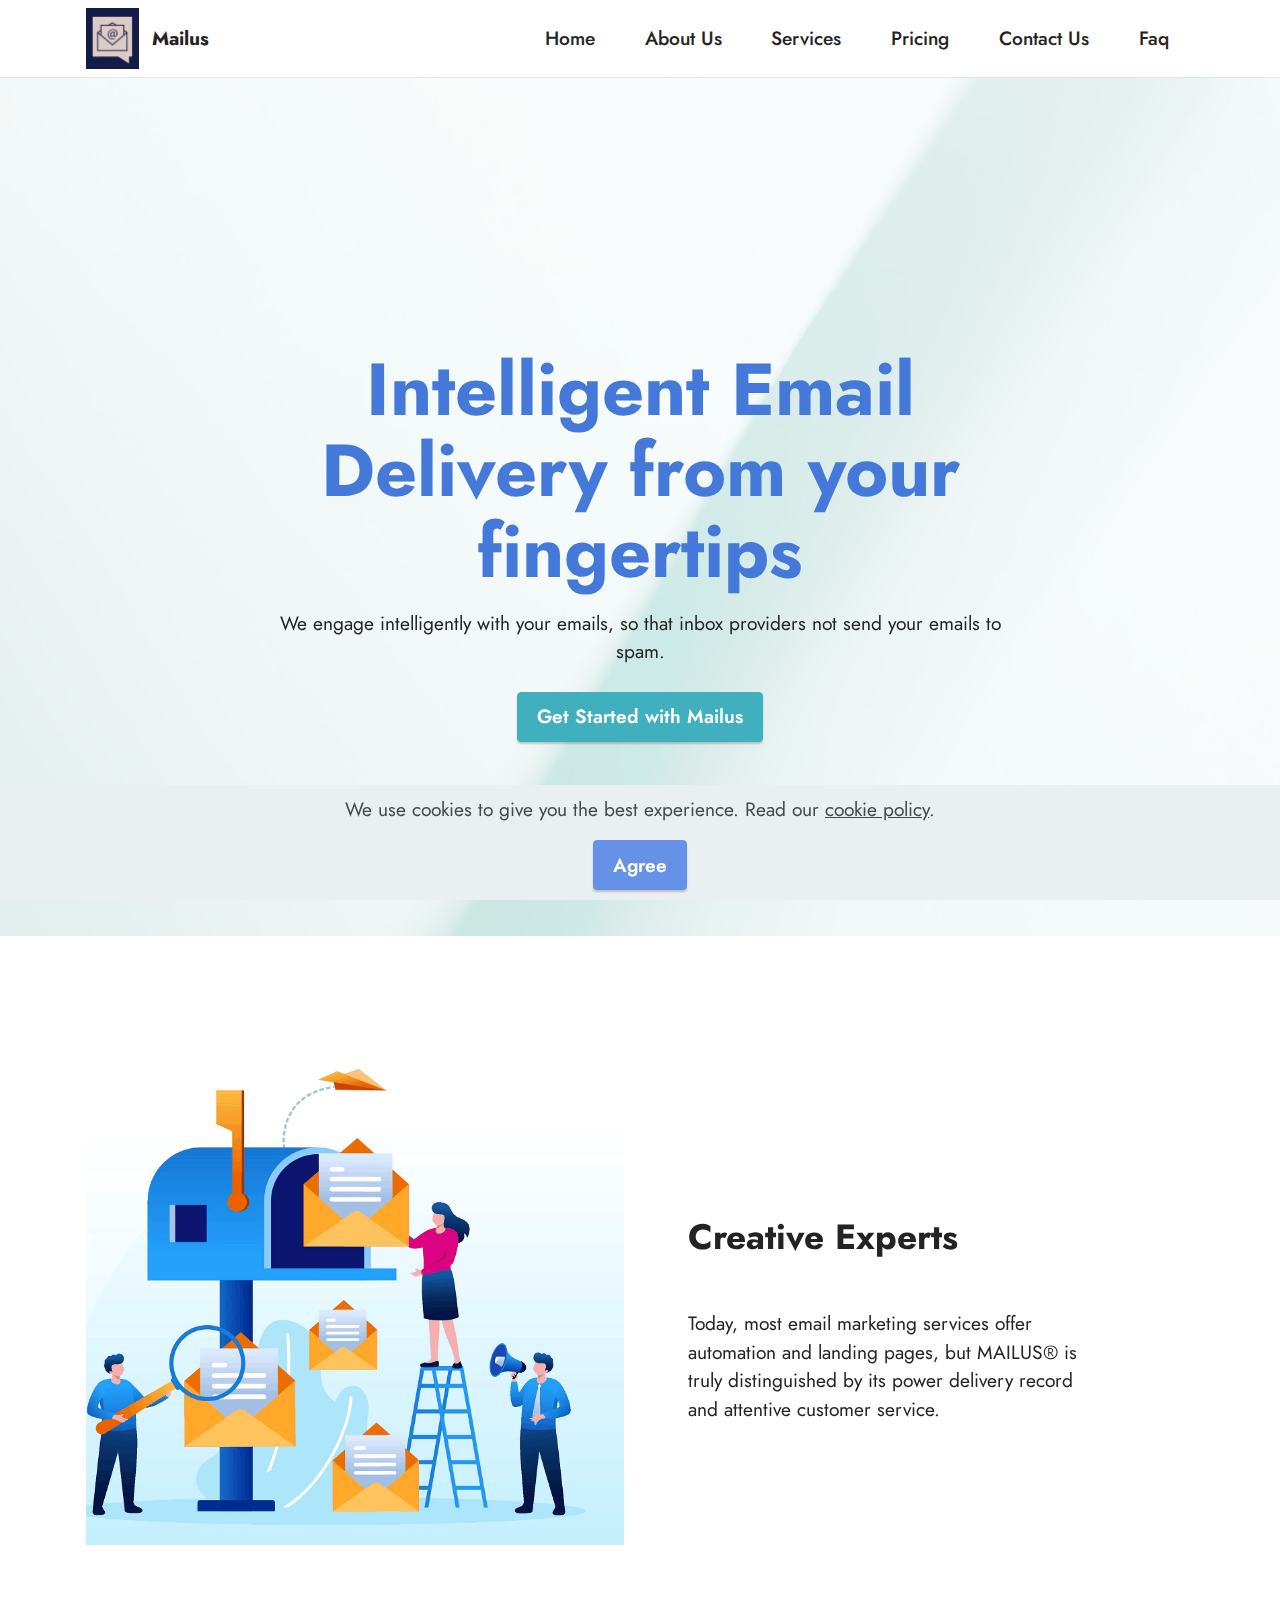
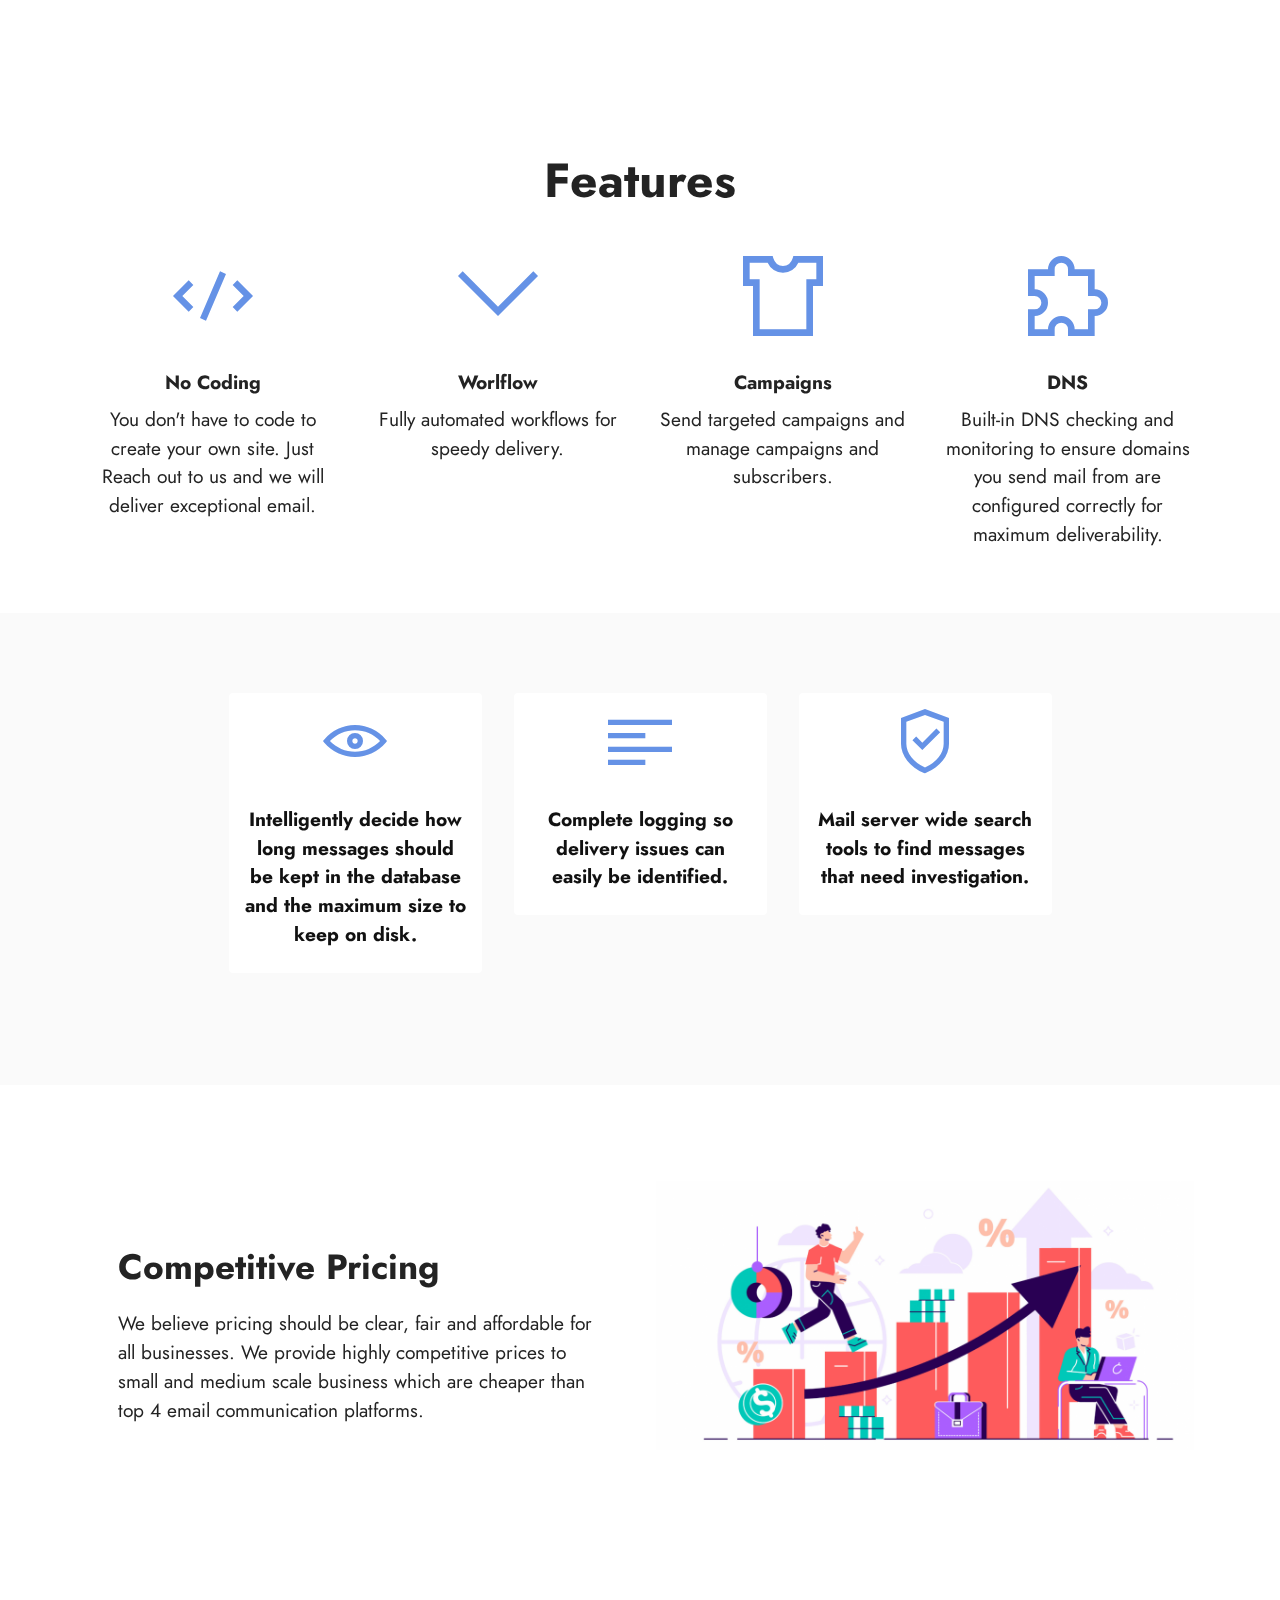
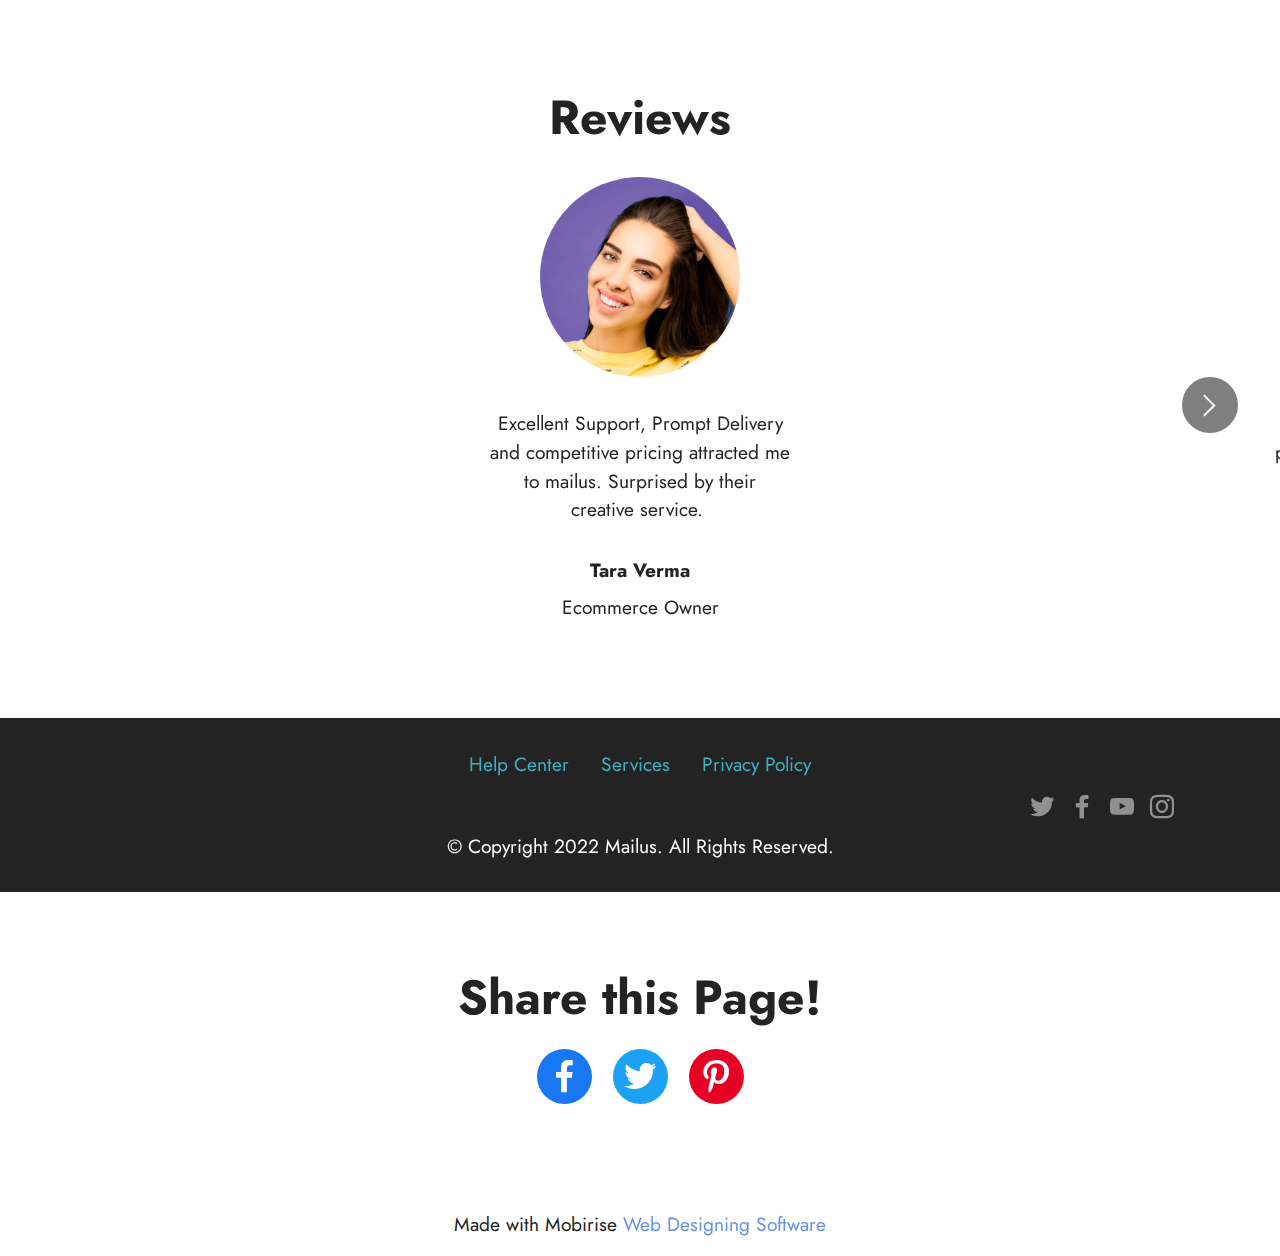
==== commit 97fd4dd2: "create github pages" ====
--- a/index.html
+++ b/index.html
@@ -10,7 +10,7 @@
   <meta property="og:image" content="">
   <meta name="twitter:title" content="Home">
   <meta name="viewport" content="width=device-width, initial-scale=1, minimum-scale=1">
-  <link rel="shortcut icon" href="assets/images/mbr-121x121.png" type="image/x-icon">
+  <link rel="shortcut icon" href="assets/images/mailus-logos-215x245.jpg" type="image/x-icon">
   <meta name="description" content="">
   
   
@@ -39,8 +39,8 @@
         <div class="container">
             <div class="navbar-brand">
                 <span class="navbar-logo">
-                    <a href="https://mobiri.se">
-                        <img src="assets/images/mbr-121x121.png" alt="mailus" style="height: 3.8rem;">
+                    <a href="https://mailus.in">
+                        <img src="assets/images/mailus-logos-215x245.jpg" alt="mailus" style="height: 3.8rem;">
                     </a>
                 </span>
                 <span class="navbar-caption-wrap"><a class="navbar-caption text-black display-7" href="https://mobiri.se">Mailus</a></span>
@@ -54,7 +54,7 @@
                 </div>
             </button>
             <div class="collapse navbar-collapse" id="navbarSupportedContent">
-                <ul class="navbar-nav nav-dropdown nav-right" data-app-modern-menu="true"><li class="nav-item"><a class="nav-link link text-black text-primary display-7" href="aboutus.html">About Us</a></li>
+                <ul class="navbar-nav nav-dropdown nav-right" data-app-modern-menu="true"><li class="nav-item"><a class="nav-link link text-black text-primary display-7" href="index.html">Home</a></li><li class="nav-item"><a class="nav-link link text-black text-primary display-7" href="aboutus.html">About Us</a></li>
                     <li class="nav-item"><a class="nav-link link text-black text-primary display-7" href="services.html">Services</a></li><li class="nav-item"><a class="nav-link link text-black text-primary display-7" href="pricing.html">Pricing</a></li><li class="nav-item"><a class="nav-link link text-black text-primary display-7" href="contactus.html">Contact Us</a></li><li class="nav-item"><a class="nav-link link text-black text-primary display-7" href="faq.html">Faq</a></li></ul>
                 
                 
@@ -76,7 +76,7 @@
                 <h1 class="mbr-section-title mbr-fonts-style mb-3 display-1"><br><strong>Intelligent Email Delivery from your fingertips</strong></h1>
                 
                 <p class="mbr-text mbr-fonts-style display-7">We engage intelligently with your emails, so that inbox providers not send your emails to spam.</p>
-                <div class="mbr-section-btn mt-3"><a class="btn btn-success display-7" href="https://mailus.in/signup">Get Started with Mailus</a></div>
+                <div class="mbr-section-btn mt-3"><a class="btn btn-success display-7" href="pricing.html">Get Started with Mailus</a></div>
             </div>
         </div>
     </div>
@@ -328,7 +328,7 @@
                     
                     
                     
-                <li class="foot-menu-item mbr-fonts-style display-7"><a href="https://mobirise.com/help/" class="text-success">Help Center</a></li><li class="foot-menu-item mbr-fonts-style display-7"><a href="http://forums.mobirise.com/" class="text-success">Mailus Forums</a></li><li class="foot-menu-item mbr-fonts-style display-7"><a href="https://mobirise.com/" class="text-success">Mailus.in</a></li></ul>
+                <li class="foot-menu-item mbr-fonts-style display-7"><a href="contactus.html" class="text-success text-primary">Help Center</a></li><li class="foot-menu-item mbr-fonts-style display-7"><a href="services.html" class="text-success text-primary">Services</a></li><li class="foot-menu-item mbr-fonts-style display-7"><a href="https://mobirise.com/" class="text-success">Privacy Policy</a></li></ul>
             </div>
             <div class="row social-row">
                 <div class="social-list align-right pb-2">
@@ -397,8 +397,9 @@
             </div>
         </div>
     </div>
-</section><section class="display-7" style="padding: 0;align-items: center;justify-content: center;flex-wrap: wrap;    align-content: center;display: flex;position: relative;height: 4rem;"><a href="https://mobiri.se/2877333" style="flex: 1 1;height: 4rem;position: absolute;width: 100%;z-index: 1;"><img alt="" style="height: 4rem;" src="[data-uri]"></a><p style="margin: 0;text-align: center;" class="display-7">Made with Mobirise &#8204;</p><a style="z-index:1" href="https://mobirise.com/web-page-maker.html">Web Page Creator</a></section><script src="assets/bootstrap/js/bootstrap.bundle.min.js"></script>  <script src="assets/parallax/jarallax.js"></script>  <script src="assets/smoothscroll/smooth-scroll.js"></script>  <script src="assets/ytplayer/index.js"></script>  <script src="assets/embla/embla.min.js"></script>  <script src="assets/embla/script.js"></script>  <script src="assets/dropdown/js/navbar-dropdown.js"></script>  <script src="assets/sociallikes/social-likes.js"></script>  <script src="assets/theme/js/script.js"></script>  
-  
-  
-</body>
+</section><section class="display-7" style="padding: 0;align-items: center;justify-content: center;flex-wrap: wrap;    align-content: center;display: flex;position: relative;height: 4rem;"><a href="https://mobiri.se/2877333" style="flex: 1 1;height: 4rem;position: absolute;width: 100%;z-index: 1;"><img alt="" style="height: 4rem;" src="[data-uri]"></a><p style="margin: 0;text-align: center;" class="display-7">Made with Mobirise &#8204;</p><a style="z-index:1" href="https://mobirise.com/website-design-software.html">Web Designing Software</a></section><script src="assets/bootstrap/js/bootstrap.bundle.min.js"></script>  <script src="assets/parallax/jarallax.js"></script>  <script src="assets/web/assets/cookies-alert-plugin/cookies-alert-core.js"></script>  <script src="assets/web/assets/cookies-alert-plugin/cookies-alert-script.js"></script>  <script src="assets/smoothscroll/smooth-scroll.js"></script>  <script src="assets/ytplayer/index.js"></script>  <script src="assets/embla/embla.min.js"></script>  <script src="assets/embla/script.js"></script>  <script src="assets/dropdown/js/navbar-dropdown.js"></script>  <script src="assets/sociallikes/social-likes.js"></script>  <script src="assets/theme/js/script.js"></script>  
+  
+  
+<input name="cookieData" type="hidden" data-cookie-customDialogSelector='null' data-cookie-colorText='#424a4d' data-cookie-colorBg='rgba(234, 239, 241, 0.99)' data-cookie-textButton='Agree' data-cookie-colorButton='' data-cookie-colorLink='#424a4d' data-cookie-underlineLink='true' data-cookie-text="We use cookies to give you the best experience. Read our <a href='privacy.html'>cookie policy</a>.">
+  </body>
 </html>--- a/assets/mobirise/css/mbr-additional.css
+++ b/assets/mobirise/css/mbr-additional.css
@@ -3718,3 +3718,450 @@
 .cid-s48P1Icc8J .media-container-row .row-copirayt p {
   width: 100%;
 }
+.cid-tiBT9kQIIc {
+  padding-top: 6rem;
+  padding-bottom: 6rem;
+  background-color: #ffffff;
+}
+.cid-tiBT9kQIIc .mbr-fallback-image.disabled {
+  display: none;
+}
+.cid-tiBT9kQIIc .mbr-fallback-image {
+  display: block;
+  background-size: cover;
+  background-position: center center;
+  width: 100%;
+  height: 100%;
+  position: absolute;
+  top: 0;
+}
+.cid-tiBT9kQIIc .card-wrapper {
+  padding-right: 2rem;
+}
+@media (max-width: 992px) {
+  .cid-tiBT9kQIIc .card {
+    margin-bottom: 2rem!important;
+  }
+  .cid-tiBT9kQIIc .card-wrapper {
+    padding: 0 1rem;
+  }
+}
+@media (max-width: 767px) {
+  .cid-tiBT9kQIIc .link-wrap {
+    align-items: center;
+  }
+}
+.cid-tiBT9kQIIc .image-wrapper img {
+  width: 100%;
+  object-fit: cover;
+}
+.cid-s48OLK6784 {
+  z-index: 1000;
+  width: 100%;
+  position: relative;
+  min-height: 60px;
+}
+.cid-s48OLK6784 nav.navbar {
+  position: fixed;
+}
+.cid-s48OLK6784 .dropdown-item:before {
+  font-family: Moririse2 !important;
+  content: '\e966';
+  display: inline-block;
+  width: 0;
+  position: absolute;
+  left: 1rem;
+  top: 0.5rem;
+  margin-right: 0.5rem;
+  line-height: 1;
+  font-size: inherit;
+  vertical-align: middle;
+  text-align: center;
+  overflow: hidden;
+  transform: scale(0, 1);
+  transition: all 0.25s ease-in-out;
+}
+.cid-s48OLK6784 .dropdown-menu {
+  padding: 0;
+}
+.cid-s48OLK6784 .dropdown-item {
+  border-bottom: 1px solid #e6e6e6;
+}
+.cid-s48OLK6784 .dropdown-item:hover,
+.cid-s48OLK6784 .dropdown-item:focus {
+  background: #6592e6 !important;
+  color: white !important;
+}
+.cid-s48OLK6784 .nav-dropdown .link {
+  padding: 0 0.3em !important;
+  margin: .667em 1em !important;
+}
+.cid-s48OLK6784 .nav-dropdown .link.dropdown-toggle::after {
+  margin-left: 0.5rem;
+  margin-top: 0.2rem;
+}
+.cid-s48OLK6784 .nav-link {
+  position: relative;
+}
+.cid-s48OLK6784 .container {
+  display: flex;
+  margin: auto;
+}
+.cid-s48OLK6784 .iconfont-wrapper {
+  color: #000000 !important;
+  font-size: 1.5rem;
+  padding-right: .5rem;
+}
+.cid-s48OLK6784 .navbar-caption {
+  padding-right: 4rem;
+}
+.cid-s48OLK6784 .dropdown-menu,
+.cid-s48OLK6784 .navbar.opened {
+  background: #ffffff !important;
+}
+.cid-s48OLK6784 .nav-item:focus,
+.cid-s48OLK6784 .nav-link:focus {
+  outline: none;
+}
+.cid-s48OLK6784 .dropdown .dropdown-menu .dropdown-item {
+  width: auto;
+  transition: all 0.25s ease-in-out;
+}
+.cid-s48OLK6784 .dropdown .dropdown-menu .dropdown-item::after {
+  right: 0.5rem;
+}
+.cid-s48OLK6784 .dropdown .dropdown-menu .dropdown-item .mbr-iconfont {
+  margin-left: -1.8rem;
+  padding-right: 1rem;
+  font-size: inherit;
+}
+.cid-s48OLK6784 .dropdown .dropdown-menu .dropdown-item .mbr-iconfont:before {
+  display: inline-block;
+  transform: scale(1, 1);
+  transition: all 0.25s ease-in-out;
+}
+.cid-s48OLK6784 .collapsed .dropdown-menu .dropdown-item:before {
+  display: none;
+}
+.cid-s48OLK6784 .collapsed .dropdown .dropdown-menu .dropdown-item {
+  padding: 0.235em 1.5em 0.235em 1.5em !important;
+  transition: none;
+  margin: 0 !important;
+}
+.cid-s48OLK6784 .navbar {
+  min-height: 77px;
+  transition: all .3s;
+  border-bottom: 1px solid transparent;
+  background: #ffffff;
+}
+.cid-s48OLK6784 .navbar:not(.navbar-short) {
+  border-bottom: 1px solid #e6e6e6;
+}
+.cid-s48OLK6784 .navbar.opened {
+  transition: all .3s;
+}
+.cid-s48OLK6784 .navbar .dropdown-item {
+  padding: .5rem 1.8rem;
+}
+.cid-s48OLK6784 .navbar .navbar-logo img {
+  width: auto;
+}
+.cid-s48OLK6784 .navbar .navbar-collapse {
+  justify-content: flex-end;
+  z-index: 1;
+}
+.cid-s48OLK6784 .navbar.collapsed .nav-item .nav-link::before {
+  display: none;
+}
+.cid-s48OLK6784 .navbar.collapsed.opened .dropdown-menu {
+  top: 0;
+}
+@media (min-width: 992px) {
+  .cid-s48OLK6784 .navbar.collapsed.opened:not(.navbar-short) .navbar-collapse {
+    max-height: calc(98.5vh - 3.8rem);
+  }
+}
+.cid-s48OLK6784 .navbar.collapsed .dropdown-menu .dropdown-submenu {
+  left: 0 !important;
+}
+.cid-s48OLK6784 .navbar.collapsed .dropdown-menu .dropdown-item:after {
+  right: auto;
+}
+.cid-s48OLK6784 .navbar.collapsed .dropdown-menu .dropdown-toggle[data-toggle="dropdown-submenu"]:after {
+  margin-left: 0.5rem;
+  margin-top: 0.2rem;
+  border-top: 0.35em solid;
+  border-right: 0.35em solid transparent;
+  border-left: 0.35em solid transparent;
+  border-bottom: 0;
+  top: 55%;
+}
+.cid-s48OLK6784 .navbar.collapsed ul.navbar-nav li {
+  margin: auto;
+}
+.cid-s48OLK6784 .navbar.collapsed .dropdown-menu .dropdown-item {
+  padding: .25rem 1.5rem;
+  text-align: center;
+}
+.cid-s48OLK6784 .navbar.collapsed .icons-menu {
+  padding-left: 0;
+  padding-right: 0;
+  padding-top: .5rem;
+  padding-bottom: .5rem;
+}
+@media (max-width: 991px) {
+  .cid-s48OLK6784 .navbar .nav-item .nav-link::before {
+    display: none;
+  }
+  .cid-s48OLK6784 .navbar.opened .dropdown-menu {
+    top: 0;
+  }
+  .cid-s48OLK6784 .navbar .dropdown-menu .dropdown-submenu {
+    left: 0 !important;
+  }
+  .cid-s48OLK6784 .navbar .dropdown-menu .dropdown-item:after {
+    right: auto;
+  }
+  .cid-s48OLK6784 .navbar .dropdown-menu .dropdown-toggle[data-toggle="dropdown-submenu"]:after {
+    margin-left: 0.5rem;
+    margin-top: 0.2rem;
+    border-top: 0.35em solid;
+    border-right: 0.35em solid transparent;
+    border-left: 0.35em solid transparent;
+    border-bottom: 0;
+    top: 55%;
+  }
+  .cid-s48OLK6784 .navbar .navbar-logo img {
+    height: 3.8rem !important;
+  }
+  .cid-s48OLK6784 .navbar ul.navbar-nav li {
+    margin: auto;
+  }
+  .cid-s48OLK6784 .navbar .dropdown-menu .dropdown-item {
+    padding: .25rem 1.5rem !important;
+    text-align: center;
+  }
+  .cid-s48OLK6784 .navbar .navbar-brand {
+    flex-shrink: initial;
+    flex-basis: auto;
+    word-break: break-word;
+    padding-right: 2rem;
+  }
+  .cid-s48OLK6784 .navbar .navbar-toggler {
+    flex-basis: auto;
+  }
+  .cid-s48OLK6784 .navbar .icons-menu {
+    padding-left: 0;
+    padding-top: .5rem;
+    padding-bottom: .5rem;
+  }
+}
+.cid-s48OLK6784 .navbar.navbar-short {
+  min-height: 60px;
+}
+.cid-s48OLK6784 .navbar.navbar-short .navbar-logo img {
+  height: 3rem !important;
+}
+.cid-s48OLK6784 .navbar.navbar-short .navbar-brand {
+  padding: 0;
+}
+.cid-s48OLK6784 .navbar-brand {
+  flex-shrink: 0;
+  align-items: center;
+  margin-right: 0;
+  padding: 0;
+  transition: all .3s;
+  word-break: break-word;
+  z-index: 1;
+}
+.cid-s48OLK6784 .navbar-brand .navbar-caption {
+  line-height: inherit !important;
+}
+.cid-s48OLK6784 .navbar-brand .navbar-logo a {
+  outline: none;
+}
+.cid-s48OLK6784 .dropdown-item.active,
+.cid-s48OLK6784 .dropdown-item:active {
+  background-color: transparent;
+}
+.cid-s48OLK6784 .navbar-expand-lg .navbar-nav .nav-link {
+  padding: 0;
+}
+.cid-s48OLK6784 .nav-dropdown .link.dropdown-toggle {
+  margin-right: 1.667em;
+}
+.cid-s48OLK6784 .nav-dropdown .link.dropdown-toggle[aria-expanded="true"] {
+  margin-right: 0;
+  padding: 0.667em 1.667em;
+}
+.cid-s48OLK6784 .navbar.navbar-expand-lg .dropdown .dropdown-menu {
+  background: #ffffff;
+}
+.cid-s48OLK6784 .navbar.navbar-expand-lg .dropdown .dropdown-menu .dropdown-submenu {
+  margin: 0;
+  left: 100%;
+}
+.cid-s48OLK6784 .navbar .dropdown.open > .dropdown-menu {
+  display: block;
+}
+.cid-s48OLK6784 ul.navbar-nav {
+  flex-wrap: wrap;
+}
+.cid-s48OLK6784 .navbar-buttons {
+  text-align: center;
+  min-width: 170px;
+}
+.cid-s48OLK6784 button.navbar-toggler {
+  outline: none;
+  width: 31px;
+  height: 20px;
+  cursor: pointer;
+  transition: all .2s;
+  position: relative;
+  align-self: center;
+}
+.cid-s48OLK6784 button.navbar-toggler .hamburger span {
+  position: absolute;
+  right: 0;
+  width: 30px;
+  height: 2px;
+  border-right: 5px;
+  background-color: currentColor;
+}
+.cid-s48OLK6784 button.navbar-toggler .hamburger span:nth-child(1) {
+  top: 0;
+  transition: all .2s;
+}
+.cid-s48OLK6784 button.navbar-toggler .hamburger span:nth-child(2) {
+  top: 8px;
+  transition: all .15s;
+}
+.cid-s48OLK6784 button.navbar-toggler .hamburger span:nth-child(3) {
+  top: 8px;
+  transition: all .15s;
+}
+.cid-s48OLK6784 button.navbar-toggler .hamburger span:nth-child(4) {
+  top: 16px;
+  transition: all .2s;
+}
+.cid-s48OLK6784 nav.opened .hamburger span:nth-child(1) {
+  top: 8px;
+  width: 0;
+  opacity: 0;
+  right: 50%;
+  transition: all .2s;
+}
+.cid-s48OLK6784 nav.opened .hamburger span:nth-child(2) {
+  transform: rotate(45deg);
+  transition: all .25s;
+}
+.cid-s48OLK6784 nav.opened .hamburger span:nth-child(3) {
+  transform: rotate(-45deg);
+  transition: all .25s;
+}
+.cid-s48OLK6784 nav.opened .hamburger span:nth-child(4) {
+  top: 8px;
+  width: 0;
+  opacity: 0;
+  right: 50%;
+  transition: all .2s;
+}
+.cid-s48OLK6784 .navbar-dropdown {
+  padding: .5rem 1rem;
+  position: fixed;
+}
+.cid-s48OLK6784 a.nav-link {
+  display: flex;
+  align-items: center;
+  justify-content: center;
+}
+.cid-s48OLK6784 .icons-menu {
+  flex-wrap: nowrap;
+  display: flex;
+  justify-content: center;
+  padding-left: 1rem;
+  padding-right: 1rem;
+  padding-top: 0.3rem;
+  text-align: center;
+}
+@media screen and (-ms-high-contrast: active), (-ms-high-contrast: none) {
+  .cid-s48OLK6784 .navbar {
+    height: 77px;
+  }
+  .cid-s48OLK6784 .navbar.opened {
+    height: auto;
+  }
+  .cid-s48OLK6784 .nav-item .nav-link:hover::before {
+    width: 175%;
+    max-width: calc(100% + 2rem);
+    left: -1rem;
+  }
+}
+.cid-s48P1Icc8J {
+  padding-top: 2rem;
+  padding-bottom: 2rem;
+  background-color: #232323;
+}
+.cid-s48P1Icc8J .row-links {
+  width: 100%;
+  justify-content: center;
+}
+.cid-s48P1Icc8J .social-row {
+  width: 100%;
+  justify-content: center;
+}
+.cid-s48P1Icc8J .media-container-row {
+  flex-direction: column;
+  justify-content: center;
+  align-items: center;
+}
+.cid-s48P1Icc8J .media-container-row .foot-menu {
+  list-style: none;
+  display: flex;
+  justify-content: center;
+  flex-wrap: wrap;
+  padding: 0;
+  margin-bottom: 0;
+}
+.cid-s48P1Icc8J .media-container-row .foot-menu li {
+  padding: 0 1rem 1rem 1rem;
+}
+.cid-s48P1Icc8J .media-container-row .foot-menu li p {
+  margin: 0;
+}
+.cid-s48P1Icc8J .media-container-row .social-list {
+  padding-left: 0;
+  margin-bottom: 0;
+  list-style: none;
+  display: flex;
+  flex-wrap: wrap;
+  justify-content: flex-end;
+}
+.cid-s48P1Icc8J .media-container-row .social-list .mbr-iconfont-social {
+  font-size: 1.5rem;
+  color: #ffffff;
+}
+.cid-s48P1Icc8J .media-container-row .social-list .soc-item {
+  margin: 0 .5rem;
+}
+.cid-s48P1Icc8J .media-container-row .social-list a {
+  margin: 0;
+  opacity: .5;
+  transition: .2s linear;
+}
+.cid-s48P1Icc8J .media-container-row .social-list a:hover {
+  opacity: 1;
+}
+@media (max-width: 767px) {
+  .cid-s48P1Icc8J .media-container-row .social-list {
+    -webkit-justify-content: center;
+    justify-content: center;
+  }
+}
+.cid-s48P1Icc8J .media-container-row .row-copirayt {
+  word-break: break-word;
+  width: 100%;
+}
+.cid-s48P1Icc8J .media-container-row .row-copirayt p {
+  width: 100%;
+}
--- a/assets/mobirise/css/mbr-additional.css
+++ b/assets/mobirise/css/mbr-additional.css
@@ -3718,3 +3718,450 @@
 .cid-s48P1Icc8J .media-container-row .row-copirayt p {
   width: 100%;
 }
+.cid-tiBT9kQIIc {
+  padding-top: 6rem;
+  padding-bottom: 6rem;
+  background-color: #ffffff;
+}
+.cid-tiBT9kQIIc .mbr-fallback-image.disabled {
+  display: none;
+}
+.cid-tiBT9kQIIc .mbr-fallback-image {
+  display: block;
+  background-size: cover;
+  background-position: center center;
+  width: 100%;
+  height: 100%;
+  position: absolute;
+  top: 0;
+}
+.cid-tiBT9kQIIc .card-wrapper {
+  padding-right: 2rem;
+}
+@media (max-width: 992px) {
+  .cid-tiBT9kQIIc .card {
+    margin-bottom: 2rem!important;
+  }
+  .cid-tiBT9kQIIc .card-wrapper {
+    padding: 0 1rem;
+  }
+}
+@media (max-width: 767px) {
+  .cid-tiBT9kQIIc .link-wrap {
+    align-items: center;
+  }
+}
+.cid-tiBT9kQIIc .image-wrapper img {
+  width: 100%;
+  object-fit: cover;
+}
+.cid-s48OLK6784 {
+  z-index: 1000;
+  width: 100%;
+  position: relative;
+  min-height: 60px;
+}
+.cid-s48OLK6784 nav.navbar {
+  position: fixed;
+}
+.cid-s48OLK6784 .dropdown-item:before {
+  font-family: Moririse2 !important;
+  content: '\e966';
+  display: inline-block;
+  width: 0;
+  position: absolute;
+  left: 1rem;
+  top: 0.5rem;
+  margin-right: 0.5rem;
+  line-height: 1;
+  font-size: inherit;
+  vertical-align: middle;
+  text-align: center;
+  overflow: hidden;
+  transform: scale(0, 1);
+  transition: all 0.25s ease-in-out;
+}
+.cid-s48OLK6784 .dropdown-menu {
+  padding: 0;
+}
+.cid-s48OLK6784 .dropdown-item {
+  border-bottom: 1px solid #e6e6e6;
+}
+.cid-s48OLK6784 .dropdown-item:hover,
+.cid-s48OLK6784 .dropdown-item:focus {
+  background: #6592e6 !important;
+  color: white !important;
+}
+.cid-s48OLK6784 .nav-dropdown .link {
+  padding: 0 0.3em !important;
+  margin: .667em 1em !important;
+}
+.cid-s48OLK6784 .nav-dropdown .link.dropdown-toggle::after {
+  margin-left: 0.5rem;
+  margin-top: 0.2rem;
+}
+.cid-s48OLK6784 .nav-link {
+  position: relative;
+}
+.cid-s48OLK6784 .container {
+  display: flex;
+  margin: auto;
+}
+.cid-s48OLK6784 .iconfont-wrapper {
+  color: #000000 !important;
+  font-size: 1.5rem;
+  padding-right: .5rem;
+}
+.cid-s48OLK6784 .navbar-caption {
+  padding-right: 4rem;
+}
+.cid-s48OLK6784 .dropdown-menu,
+.cid-s48OLK6784 .navbar.opened {
+  background: #ffffff !important;
+}
+.cid-s48OLK6784 .nav-item:focus,
+.cid-s48OLK6784 .nav-link:focus {
+  outline: none;
+}
+.cid-s48OLK6784 .dropdown .dropdown-menu .dropdown-item {
+  width: auto;
+  transition: all 0.25s ease-in-out;
+}
+.cid-s48OLK6784 .dropdown .dropdown-menu .dropdown-item::after {
+  right: 0.5rem;
+}
+.cid-s48OLK6784 .dropdown .dropdown-menu .dropdown-item .mbr-iconfont {
+  margin-left: -1.8rem;
+  padding-right: 1rem;
+  font-size: inherit;
+}
+.cid-s48OLK6784 .dropdown .dropdown-menu .dropdown-item .mbr-iconfont:before {
+  display: inline-block;
+  transform: scale(1, 1);
+  transition: all 0.25s ease-in-out;
+}
+.cid-s48OLK6784 .collapsed .dropdown-menu .dropdown-item:before {
+  display: none;
+}
+.cid-s48OLK6784 .collapsed .dropdown .dropdown-menu .dropdown-item {
+  padding: 0.235em 1.5em 0.235em 1.5em !important;
+  transition: none;
+  margin: 0 !important;
+}
+.cid-s48OLK6784 .navbar {
+  min-height: 77px;
+  transition: all .3s;
+  border-bottom: 1px solid transparent;
+  background: #ffffff;
+}
+.cid-s48OLK6784 .navbar:not(.navbar-short) {
+  border-bottom: 1px solid #e6e6e6;
+}
+.cid-s48OLK6784 .navbar.opened {
+  transition: all .3s;
+}
+.cid-s48OLK6784 .navbar .dropdown-item {
+  padding: .5rem 1.8rem;
+}
+.cid-s48OLK6784 .navbar .navbar-logo img {
+  width: auto;
+}
+.cid-s48OLK6784 .navbar .navbar-collapse {
+  justify-content: flex-end;
+  z-index: 1;
+}
+.cid-s48OLK6784 .navbar.collapsed .nav-item .nav-link::before {
+  display: none;
+}
+.cid-s48OLK6784 .navbar.collapsed.opened .dropdown-menu {
+  top: 0;
+}
+@media (min-width: 992px) {
+  .cid-s48OLK6784 .navbar.collapsed.opened:not(.navbar-short) .navbar-collapse {
+    max-height: calc(98.5vh - 3.8rem);
+  }
+}
+.cid-s48OLK6784 .navbar.collapsed .dropdown-menu .dropdown-submenu {
+  left: 0 !important;
+}
+.cid-s48OLK6784 .navbar.collapsed .dropdown-menu .dropdown-item:after {
+  right: auto;
+}
+.cid-s48OLK6784 .navbar.collapsed .dropdown-menu .dropdown-toggle[data-toggle="dropdown-submenu"]:after {
+  margin-left: 0.5rem;
+  margin-top: 0.2rem;
+  border-top: 0.35em solid;
+  border-right: 0.35em solid transparent;
+  border-left: 0.35em solid transparent;
+  border-bottom: 0;
+  top: 55%;
+}
+.cid-s48OLK6784 .navbar.collapsed ul.navbar-nav li {
+  margin: auto;
+}
+.cid-s48OLK6784 .navbar.collapsed .dropdown-menu .dropdown-item {
+  padding: .25rem 1.5rem;
+  text-align: center;
+}
+.cid-s48OLK6784 .navbar.collapsed .icons-menu {
+  padding-left: 0;
+  padding-right: 0;
+  padding-top: .5rem;
+  padding-bottom: .5rem;
+}
+@media (max-width: 991px) {
+  .cid-s48OLK6784 .navbar .nav-item .nav-link::before {
+    display: none;
+  }
+  .cid-s48OLK6784 .navbar.opened .dropdown-menu {
+    top: 0;
+  }
+  .cid-s48OLK6784 .navbar .dropdown-menu .dropdown-submenu {
+    left: 0 !important;
+  }
+  .cid-s48OLK6784 .navbar .dropdown-menu .dropdown-item:after {
+    right: auto;
+  }
+  .cid-s48OLK6784 .navbar .dropdown-menu .dropdown-toggle[data-toggle="dropdown-submenu"]:after {
+    margin-left: 0.5rem;
+    margin-top: 0.2rem;
+    border-top: 0.35em solid;
+    border-right: 0.35em solid transparent;
+    border-left: 0.35em solid transparent;
+    border-bottom: 0;
+    top: 55%;
+  }
+  .cid-s48OLK6784 .navbar .navbar-logo img {
+    height: 3.8rem !important;
+  }
+  .cid-s48OLK6784 .navbar ul.navbar-nav li {
+    margin: auto;
+  }
+  .cid-s48OLK6784 .navbar .dropdown-menu .dropdown-item {
+    padding: .25rem 1.5rem !important;
+    text-align: center;
+  }
+  .cid-s48OLK6784 .navbar .navbar-brand {
+    flex-shrink: initial;
+    flex-basis: auto;
+    word-break: break-word;
+    padding-right: 2rem;
+  }
+  .cid-s48OLK6784 .navbar .navbar-toggler {
+    flex-basis: auto;
+  }
+  .cid-s48OLK6784 .navbar .icons-menu {
+    padding-left: 0;
+    padding-top: .5rem;
+    padding-bottom: .5rem;
+  }
+}
+.cid-s48OLK6784 .navbar.navbar-short {
+  min-height: 60px;
+}
+.cid-s48OLK6784 .navbar.navbar-short .navbar-logo img {
+  height: 3rem !important;
+}
+.cid-s48OLK6784 .navbar.navbar-short .navbar-brand {
+  padding: 0;
+}
+.cid-s48OLK6784 .navbar-brand {
+  flex-shrink: 0;
+  align-items: center;
+  margin-right: 0;
+  padding: 0;
+  transition: all .3s;
+  word-break: break-word;
+  z-index: 1;
+}
+.cid-s48OLK6784 .navbar-brand .navbar-caption {
+  line-height: inherit !important;
+}
+.cid-s48OLK6784 .navbar-brand .navbar-logo a {
+  outline: none;
+}
+.cid-s48OLK6784 .dropdown-item.active,
+.cid-s48OLK6784 .dropdown-item:active {
+  background-color: transparent;
+}
+.cid-s48OLK6784 .navbar-expand-lg .navbar-nav .nav-link {
+  padding: 0;
+}
+.cid-s48OLK6784 .nav-dropdown .link.dropdown-toggle {
+  margin-right: 1.667em;
+}
+.cid-s48OLK6784 .nav-dropdown .link.dropdown-toggle[aria-expanded="true"] {
+  margin-right: 0;
+  padding: 0.667em 1.667em;
+}
+.cid-s48OLK6784 .navbar.navbar-expand-lg .dropdown .dropdown-menu {
+  background: #ffffff;
+}
+.cid-s48OLK6784 .navbar.navbar-expand-lg .dropdown .dropdown-menu .dropdown-submenu {
+  margin: 0;
+  left: 100%;
+}
+.cid-s48OLK6784 .navbar .dropdown.open > .dropdown-menu {
+  display: block;
+}
+.cid-s48OLK6784 ul.navbar-nav {
+  flex-wrap: wrap;
+}
+.cid-s48OLK6784 .navbar-buttons {
+  text-align: center;
+  min-width: 170px;
+}
+.cid-s48OLK6784 button.navbar-toggler {
+  outline: none;
+  width: 31px;
+  height: 20px;
+  cursor: pointer;
+  transition: all .2s;
+  position: relative;
+  align-self: center;
+}
+.cid-s48OLK6784 button.navbar-toggler .hamburger span {
+  position: absolute;
+  right: 0;
+  width: 30px;
+  height: 2px;
+  border-right: 5px;
+  background-color: currentColor;
+}
+.cid-s48OLK6784 button.navbar-toggler .hamburger span:nth-child(1) {
+  top: 0;
+  transition: all .2s;
+}
+.cid-s48OLK6784 button.navbar-toggler .hamburger span:nth-child(2) {
+  top: 8px;
+  transition: all .15s;
+}
+.cid-s48OLK6784 button.navbar-toggler .hamburger span:nth-child(3) {
+  top: 8px;
+  transition: all .15s;
+}
+.cid-s48OLK6784 button.navbar-toggler .hamburger span:nth-child(4) {
+  top: 16px;
+  transition: all .2s;
+}
+.cid-s48OLK6784 nav.opened .hamburger span:nth-child(1) {
+  top: 8px;
+  width: 0;
+  opacity: 0;
+  right: 50%;
+  transition: all .2s;
+}
+.cid-s48OLK6784 nav.opened .hamburger span:nth-child(2) {
+  transform: rotate(45deg);
+  transition: all .25s;
+}
+.cid-s48OLK6784 nav.opened .hamburger span:nth-child(3) {
+  transform: rotate(-45deg);
+  transition: all .25s;
+}
+.cid-s48OLK6784 nav.opened .hamburger span:nth-child(4) {
+  top: 8px;
+  width: 0;
+  opacity: 0;
+  right: 50%;
+  transition: all .2s;
+}
+.cid-s48OLK6784 .navbar-dropdown {
+  padding: .5rem 1rem;
+  position: fixed;
+}
+.cid-s48OLK6784 a.nav-link {
+  display: flex;
+  align-items: center;
+  justify-content: center;
+}
+.cid-s48OLK6784 .icons-menu {
+  flex-wrap: nowrap;
+  display: flex;
+  justify-content: center;
+  padding-left: 1rem;
+  padding-right: 1rem;
+  padding-top: 0.3rem;
+  text-align: center;
+}
+@media screen and (-ms-high-contrast: active), (-ms-high-contrast: none) {
+  .cid-s48OLK6784 .navbar {
+    height: 77px;
+  }
+  .cid-s48OLK6784 .navbar.opened {
+    height: auto;
+  }
+  .cid-s48OLK6784 .nav-item .nav-link:hover::before {
+    width: 175%;
+    max-width: calc(100% + 2rem);
+    left: -1rem;
+  }
+}
+.cid-s48P1Icc8J {
+  padding-top: 2rem;
+  padding-bottom: 2rem;
+  background-color: #232323;
+}
+.cid-s48P1Icc8J .row-links {
+  width: 100%;
+  justify-content: center;
+}
+.cid-s48P1Icc8J .social-row {
+  width: 100%;
+  justify-content: center;
+}
+.cid-s48P1Icc8J .media-container-row {
+  flex-direction: column;
+  justify-content: center;
+  align-items: center;
+}
+.cid-s48P1Icc8J .media-container-row .foot-menu {
+  list-style: none;
+  display: flex;
+  justify-content: center;
+  flex-wrap: wrap;
+  padding: 0;
+  margin-bottom: 0;
+}
+.cid-s48P1Icc8J .media-container-row .foot-menu li {
+  padding: 0 1rem 1rem 1rem;
+}
+.cid-s48P1Icc8J .media-container-row .foot-menu li p {
+  margin: 0;
+}
+.cid-s48P1Icc8J .media-container-row .social-list {
+  padding-left: 0;
+  margin-bottom: 0;
+  list-style: none;
+  display: flex;
+  flex-wrap: wrap;
+  justify-content: flex-end;
+}
+.cid-s48P1Icc8J .media-container-row .social-list .mbr-iconfont-social {
+  font-size: 1.5rem;
+  color: #ffffff;
+}
+.cid-s48P1Icc8J .media-container-row .social-list .soc-item {
+  margin: 0 .5rem;
+}
+.cid-s48P1Icc8J .media-container-row .social-list a {
+  margin: 0;
+  opacity: .5;
+  transition: .2s linear;
+}
+.cid-s48P1Icc8J .media-container-row .social-list a:hover {
+  opacity: 1;
+}
+@media (max-width: 767px) {
+  .cid-s48P1Icc8J .media-container-row .social-list {
+    -webkit-justify-content: center;
+    justify-content: center;
+  }
+}
+.cid-s48P1Icc8J .media-container-row .row-copirayt {
+  word-break: break-word;
+  width: 100%;
+}
+.cid-s48P1Icc8J .media-container-row .row-copirayt p {
+  width: 100%;
+}
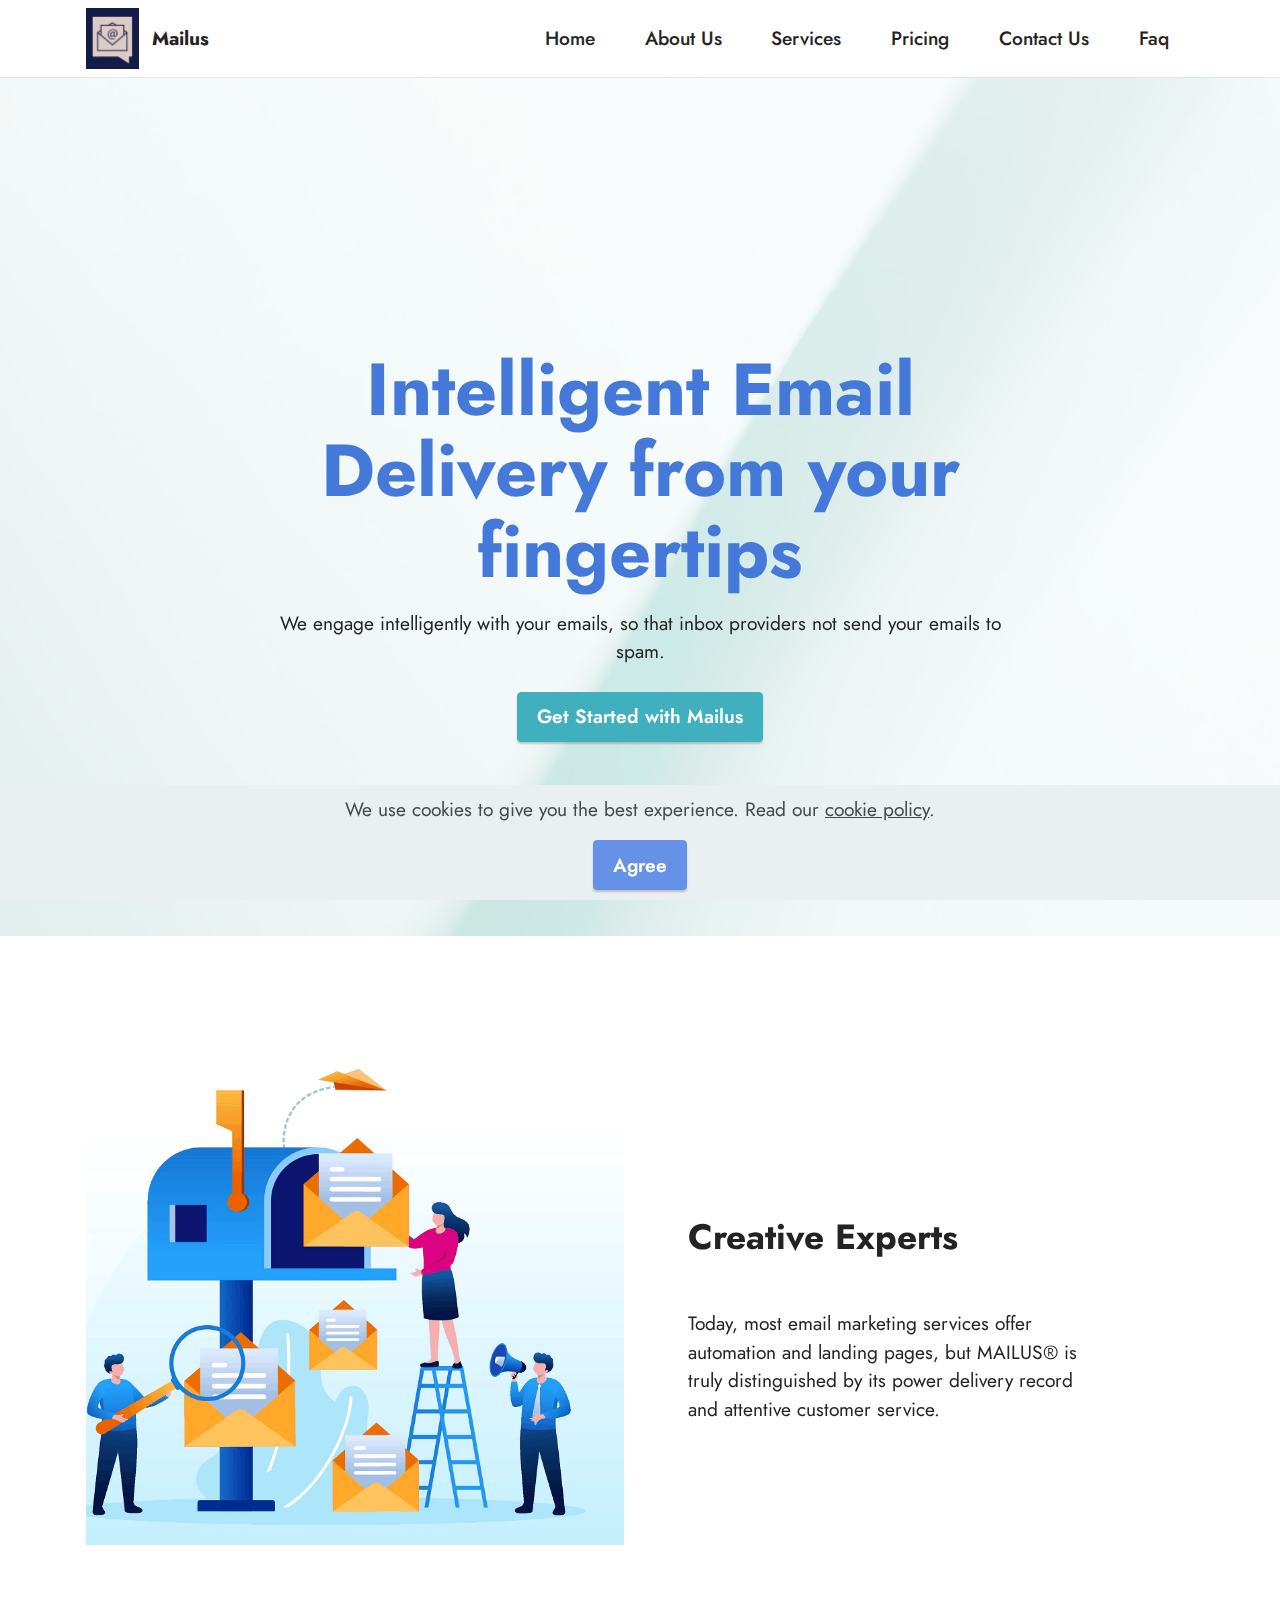
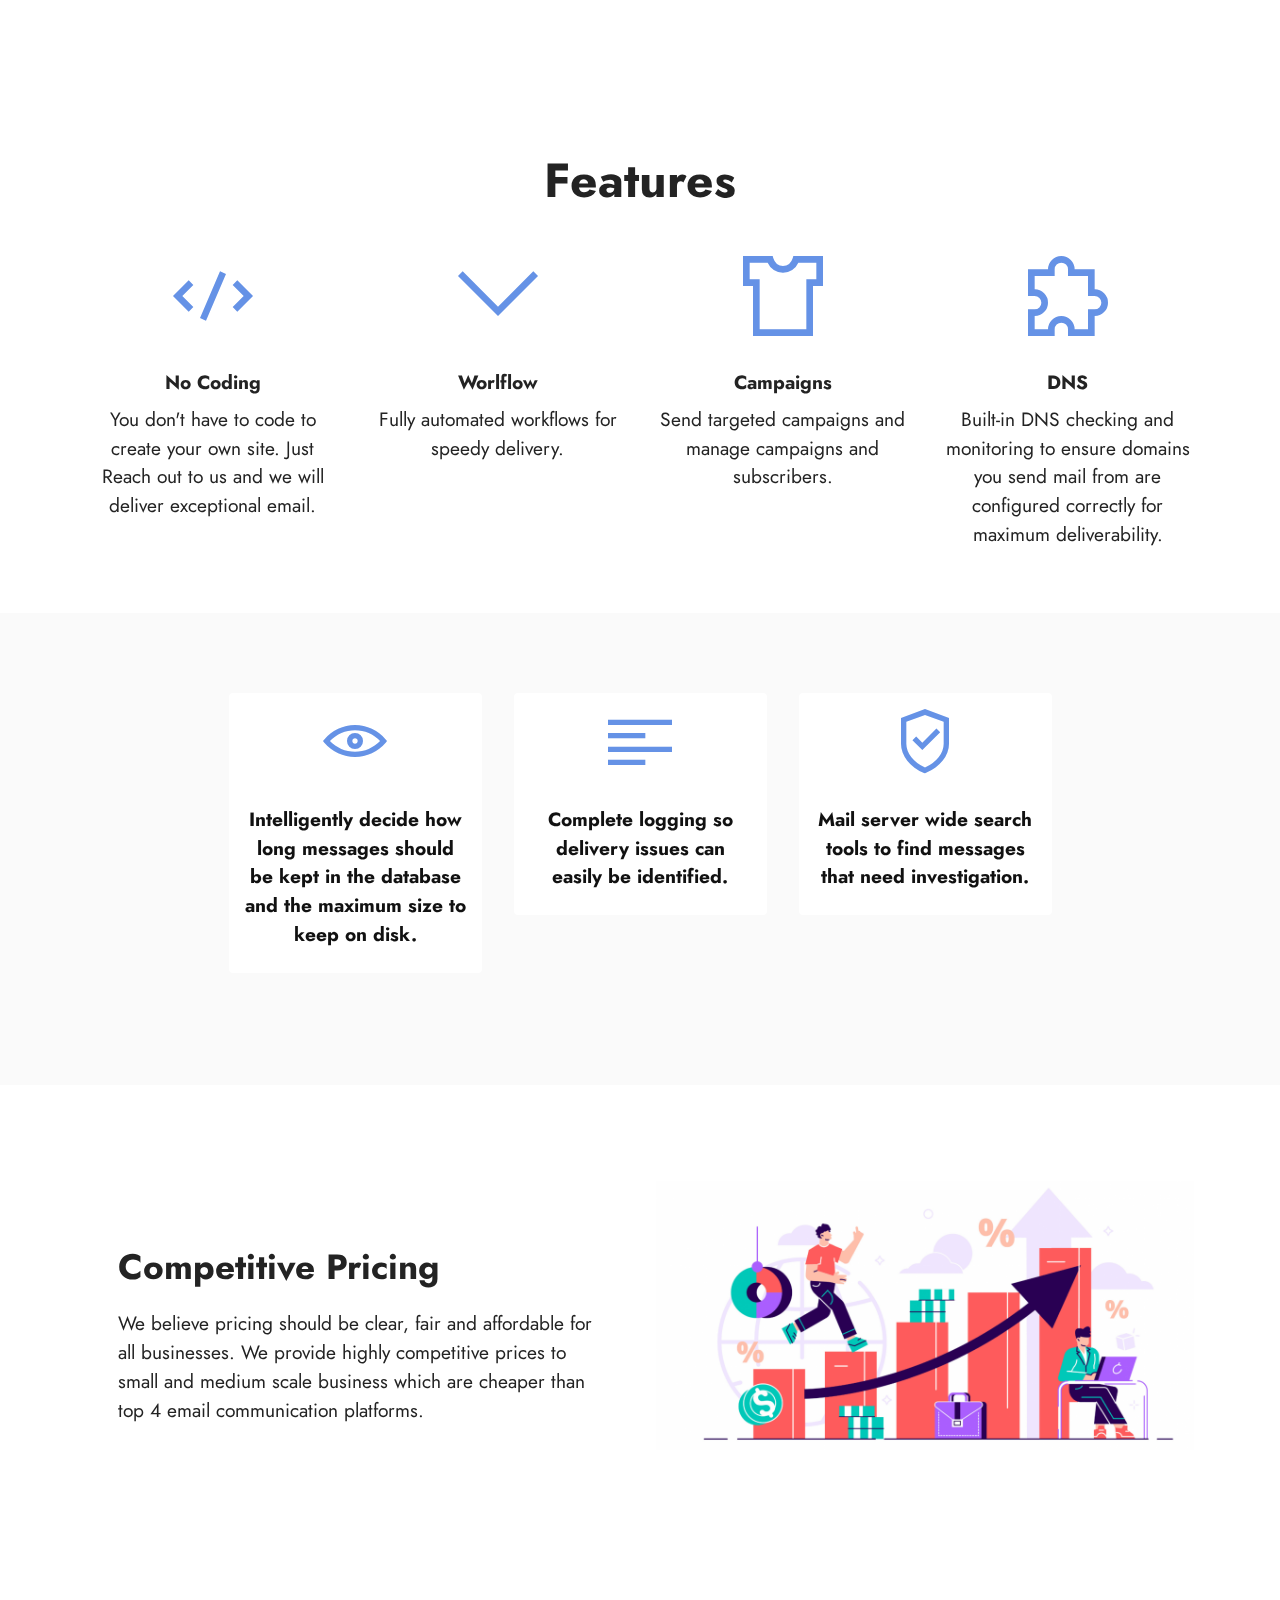
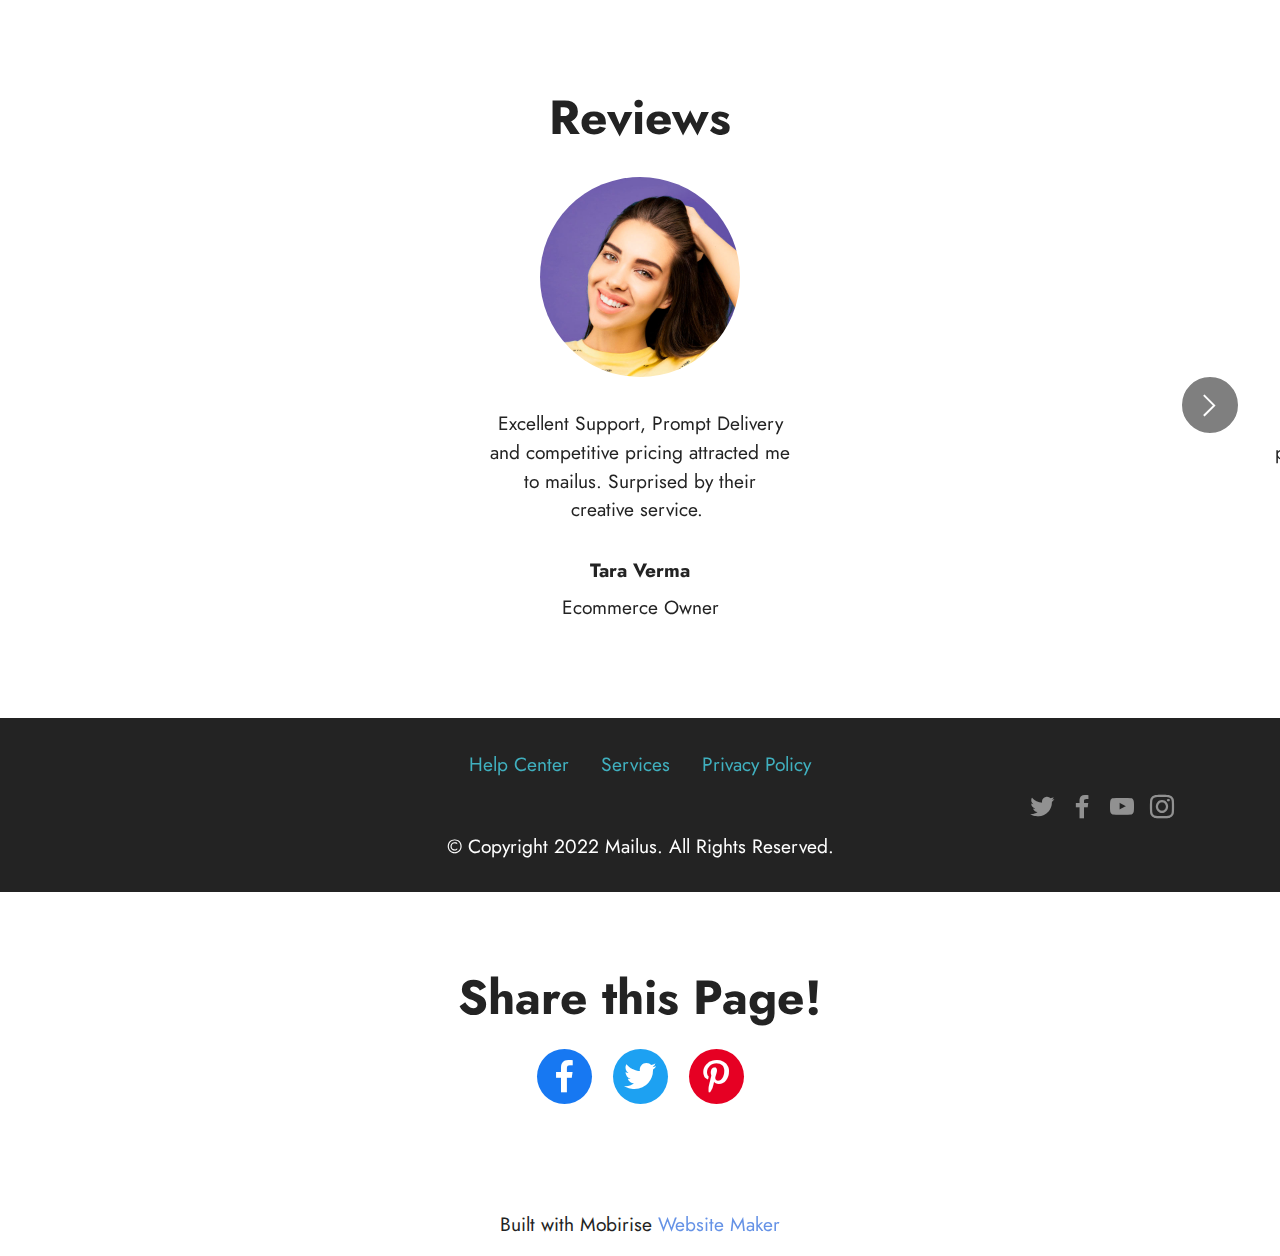
==== commit e98e3716: "create github pages" ====
--- a/index.html
+++ b/index.html
@@ -397,7 +397,7 @@
             </div>
         </div>
     </div>
-</section><section class="display-7" style="padding: 0;align-items: center;justify-content: center;flex-wrap: wrap;    align-content: center;display: flex;position: relative;height: 4rem;"><a href="https://mobiri.se/2877333" style="flex: 1 1;height: 4rem;position: absolute;width: 100%;z-index: 1;"><img alt="" style="height: 4rem;" src="[data-uri]"></a><p style="margin: 0;text-align: center;" class="display-7">Made with Mobirise &#8204;</p><a style="z-index:1" href="https://mobirise.com/website-design-software.html">Web Designing Software</a></section><script src="assets/bootstrap/js/bootstrap.bundle.min.js"></script>  <script src="assets/parallax/jarallax.js"></script>  <script src="assets/web/assets/cookies-alert-plugin/cookies-alert-core.js"></script>  <script src="assets/web/assets/cookies-alert-plugin/cookies-alert-script.js"></script>  <script src="assets/smoothscroll/smooth-scroll.js"></script>  <script src="assets/ytplayer/index.js"></script>  <script src="assets/embla/embla.min.js"></script>  <script src="assets/embla/script.js"></script>  <script src="assets/dropdown/js/navbar-dropdown.js"></script>  <script src="assets/sociallikes/social-likes.js"></script>  <script src="assets/theme/js/script.js"></script>  
+</section><section class="display-7" style="padding: 0;align-items: center;justify-content: center;flex-wrap: wrap;    align-content: center;display: flex;position: relative;height: 4rem;"><a href="https://mobiri.se/2877333" style="flex: 1 1;height: 4rem;position: absolute;width: 100%;z-index: 1;"><img alt="" style="height: 4rem;" src="[data-uri]"></a><p style="margin: 0;text-align: center;" class="display-7">Built with Mobirise &#8204;</p><a style="z-index:1" href="https://mobirise.com/website-maker.html">Website Maker</a></section><script src="assets/bootstrap/js/bootstrap.bundle.min.js"></script>  <script src="assets/parallax/jarallax.js"></script>  <script src="assets/web/assets/cookies-alert-plugin/cookies-alert-core.js"></script>  <script src="assets/web/assets/cookies-alert-plugin/cookies-alert-script.js"></script>  <script src="assets/smoothscroll/smooth-scroll.js"></script>  <script src="assets/ytplayer/index.js"></script>  <script src="assets/embla/embla.min.js"></script>  <script src="assets/embla/script.js"></script>  <script src="assets/dropdown/js/navbar-dropdown.js"></script>  <script src="assets/sociallikes/social-likes.js"></script>  <script src="assets/theme/js/script.js"></script>  
   
   
 <input name="cookieData" type="hidden" data-cookie-customDialogSelector='null' data-cookie-colorText='#424a4d' data-cookie-colorBg='rgba(234, 239, 241, 0.99)' data-cookie-textButton='Agree' data-cookie-colorButton='' data-cookie-colorLink='#424a4d' data-cookie-underlineLink='true' data-cookie-text="We use cookies to give you the best experience. Read our <a href='privacy.html'>cookie policy</a>.">
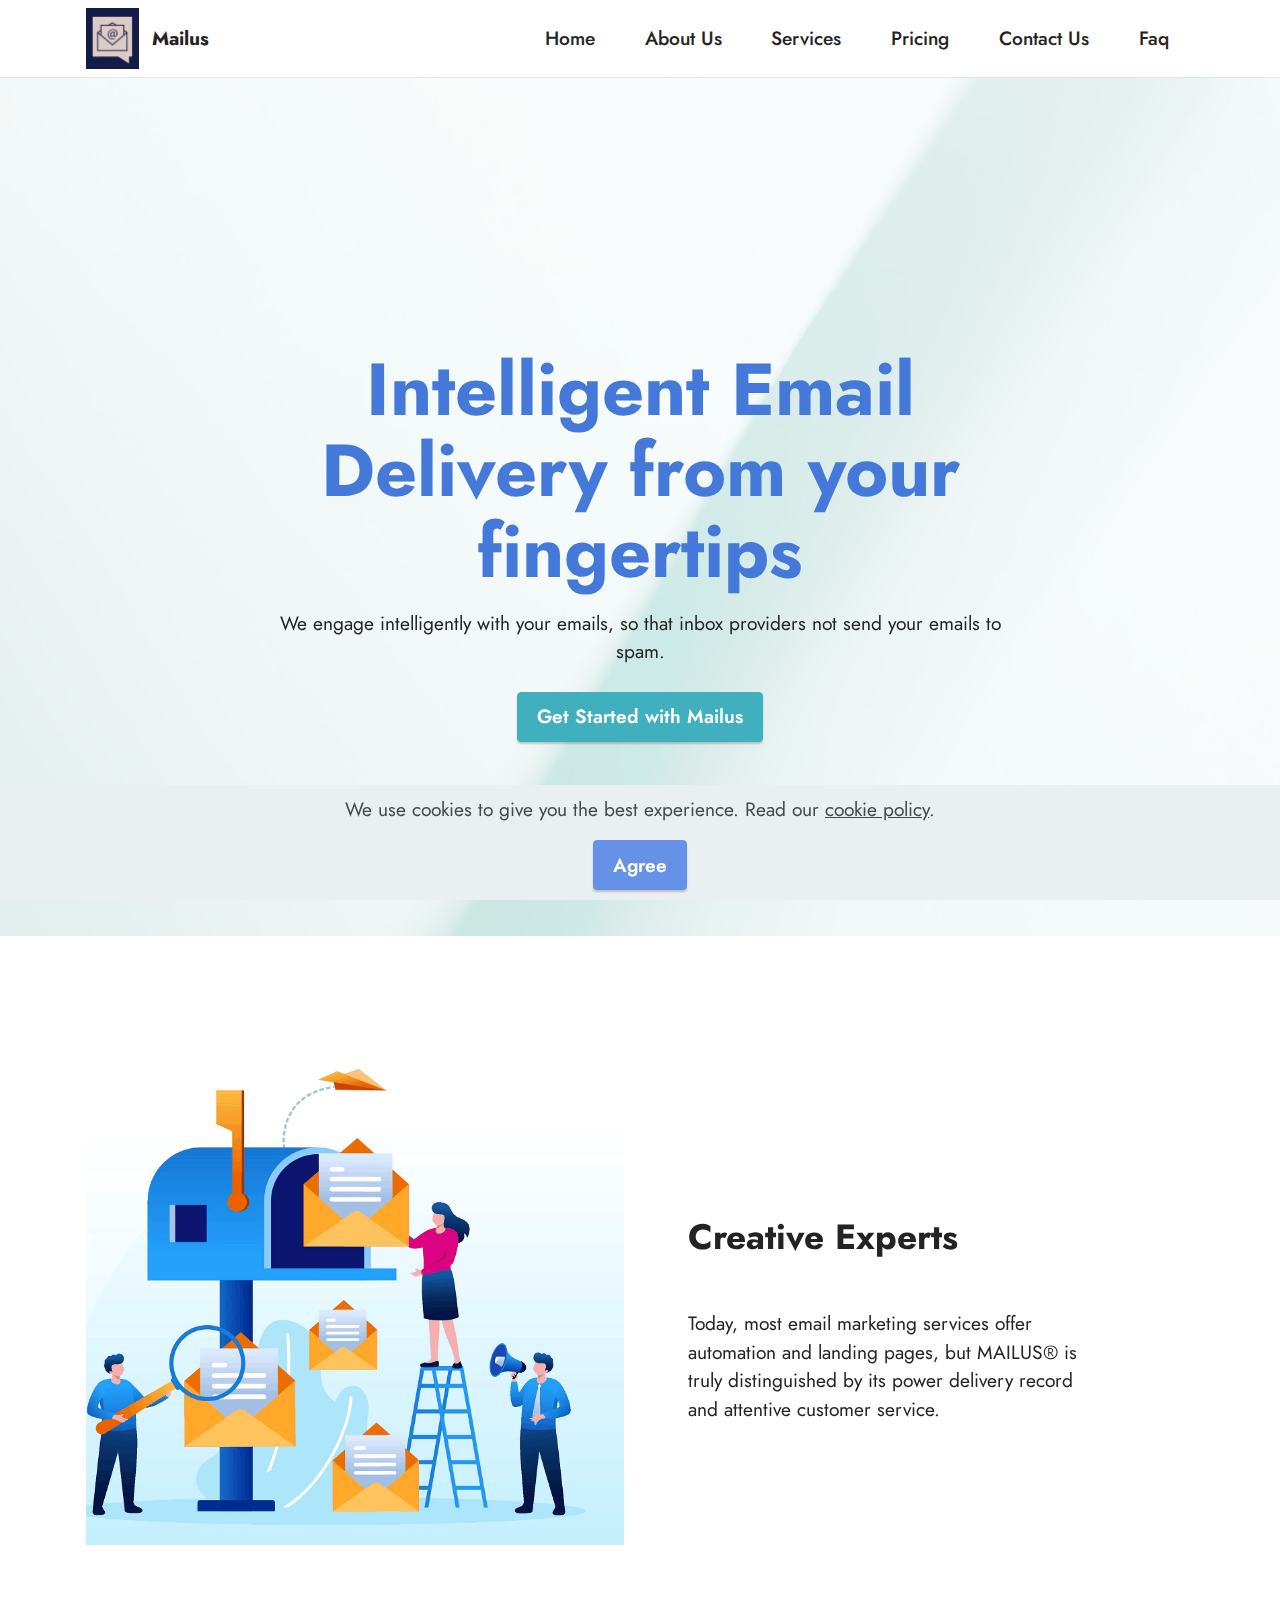
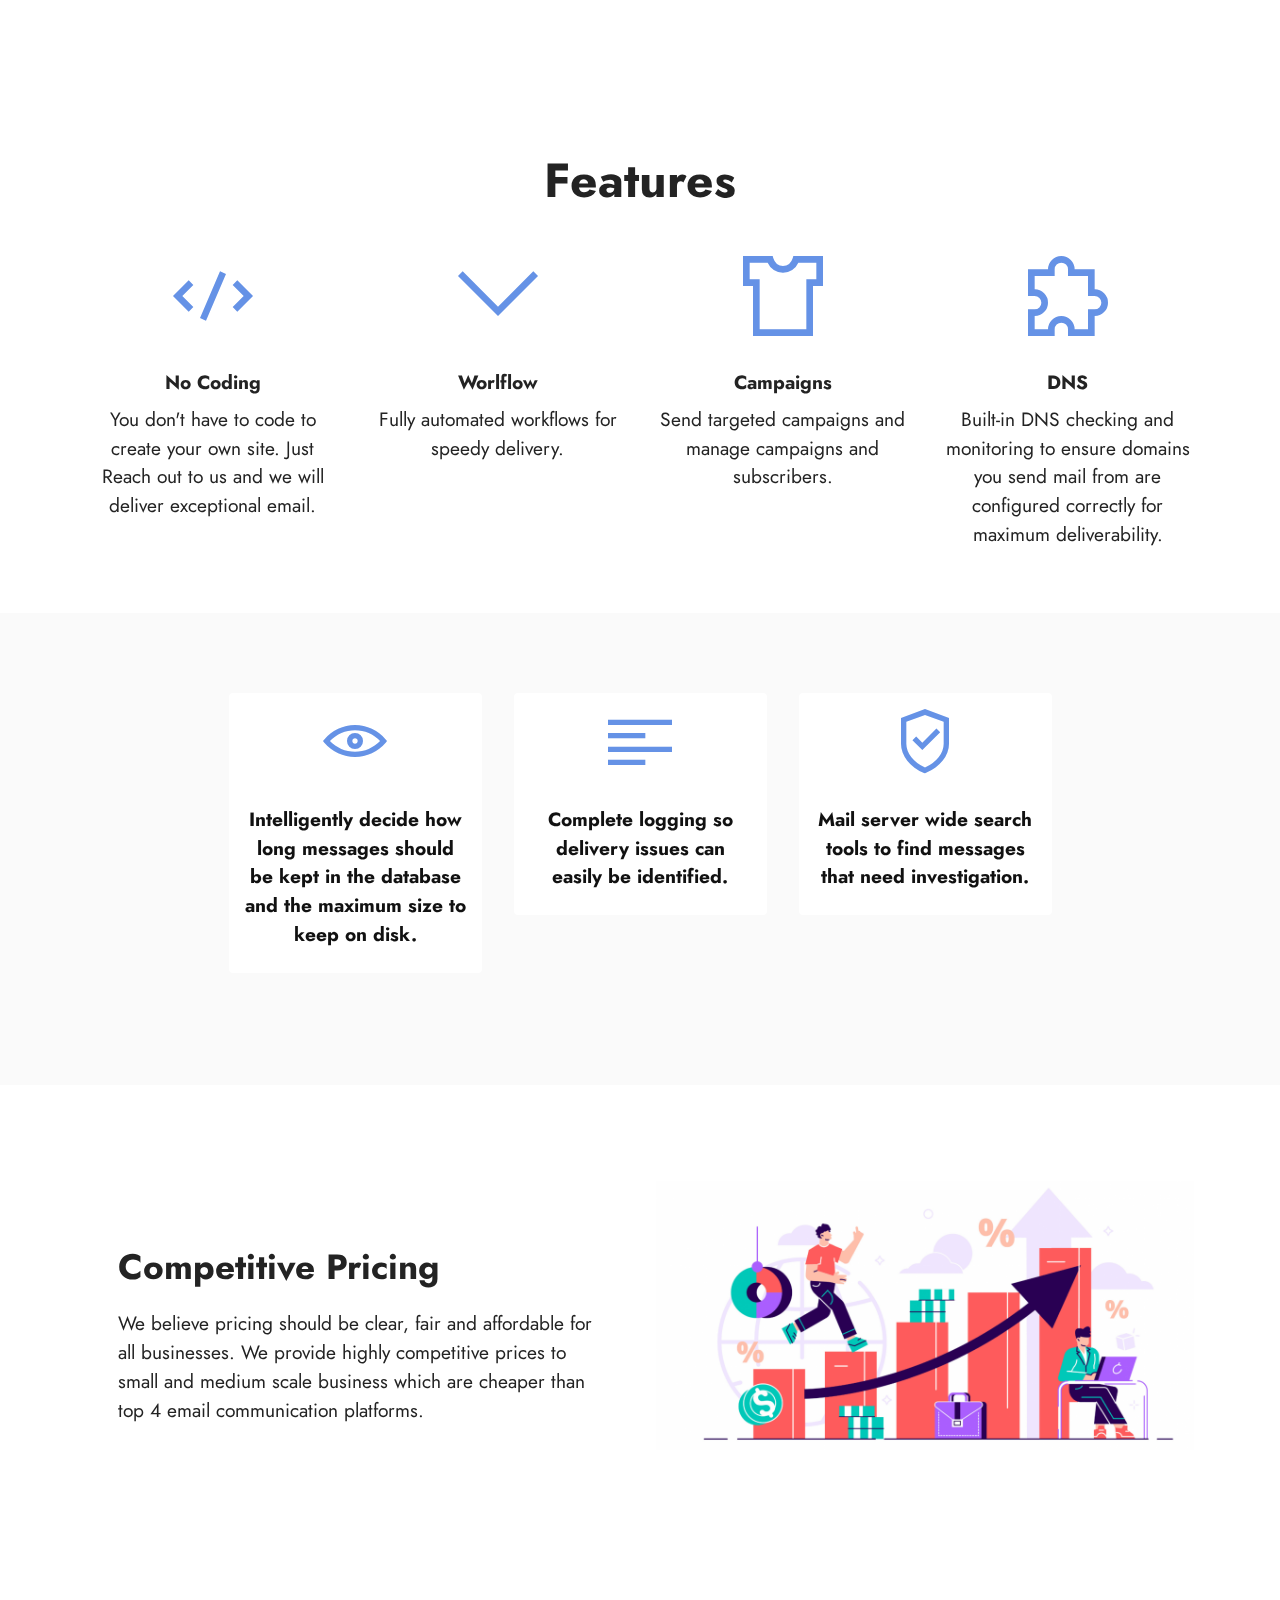
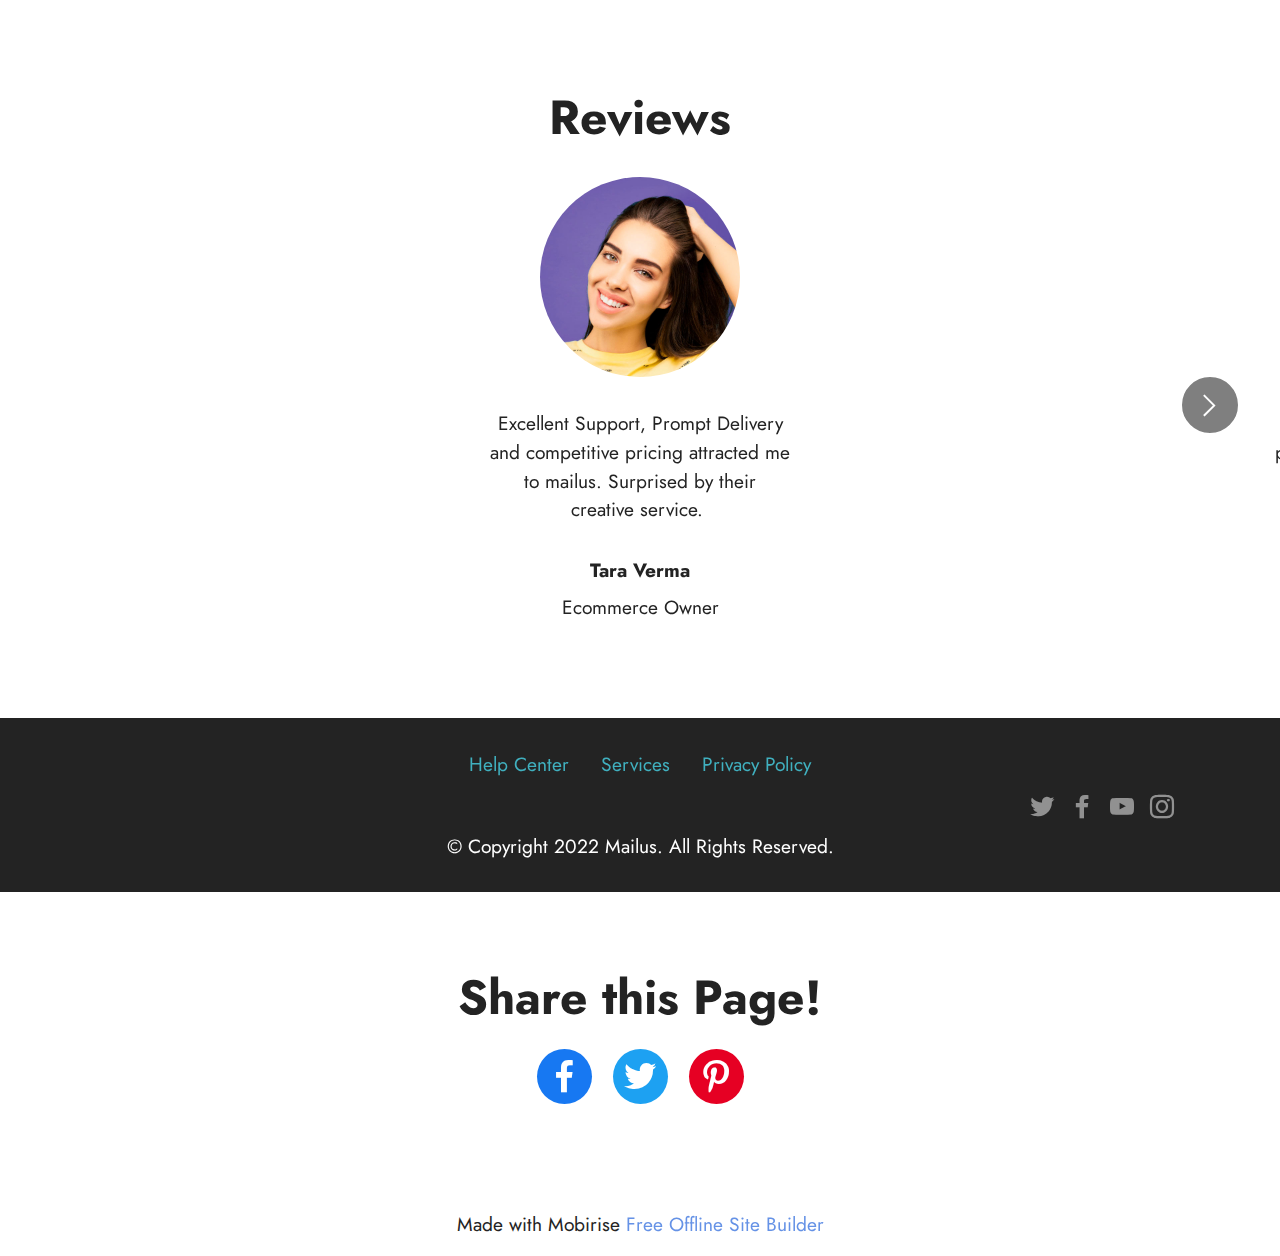
==== commit 93c32dfb: "create github pages" ====
--- a/index.html
+++ b/index.html
@@ -328,7 +328,7 @@
                     
                     
                     
-                <li class="foot-menu-item mbr-fonts-style display-7"><a href="contactus.html" class="text-success text-primary">Help Center</a></li><li class="foot-menu-item mbr-fonts-style display-7"><a href="services.html" class="text-success text-primary">Services</a></li><li class="foot-menu-item mbr-fonts-style display-7"><a href="https://mobirise.com/" class="text-success">Privacy Policy</a></li></ul>
+                <li class="foot-menu-item mbr-fonts-style display-7"><a href="contactus.html" class="text-success text-primary">Help Center</a></li><li class="foot-menu-item mbr-fonts-style display-7"><a href="services.html" class="text-success text-primary">Services</a></li><li class="foot-menu-item mbr-fonts-style display-7"><a href="privacy.html" class="text-success text-primary">Privacy Policy</a></li></ul>
             </div>
             <div class="row social-row">
                 <div class="social-list align-right pb-2">
@@ -397,7 +397,7 @@
             </div>
         </div>
     </div>
-</section><section class="display-7" style="padding: 0;align-items: center;justify-content: center;flex-wrap: wrap;    align-content: center;display: flex;position: relative;height: 4rem;"><a href="https://mobiri.se/2877333" style="flex: 1 1;height: 4rem;position: absolute;width: 100%;z-index: 1;"><img alt="" style="height: 4rem;" src="[data-uri]"></a><p style="margin: 0;text-align: center;" class="display-7">Built with Mobirise &#8204;</p><a style="z-index:1" href="https://mobirise.com/website-maker.html">Website Maker</a></section><script src="assets/bootstrap/js/bootstrap.bundle.min.js"></script>  <script src="assets/parallax/jarallax.js"></script>  <script src="assets/web/assets/cookies-alert-plugin/cookies-alert-core.js"></script>  <script src="assets/web/assets/cookies-alert-plugin/cookies-alert-script.js"></script>  <script src="assets/smoothscroll/smooth-scroll.js"></script>  <script src="assets/ytplayer/index.js"></script>  <script src="assets/embla/embla.min.js"></script>  <script src="assets/embla/script.js"></script>  <script src="assets/dropdown/js/navbar-dropdown.js"></script>  <script src="assets/sociallikes/social-likes.js"></script>  <script src="assets/theme/js/script.js"></script>  
+</section><section class="display-7" style="padding: 0;align-items: center;justify-content: center;flex-wrap: wrap;    align-content: center;display: flex;position: relative;height: 4rem;"><a href="https://mobiri.se/2877333" style="flex: 1 1;height: 4rem;position: absolute;width: 100%;z-index: 1;"><img alt="" style="height: 4rem;" src="[data-uri]"></a><p style="margin: 0;text-align: center;" class="display-7">Made with Mobirise &#8204;</p><a style="z-index:1" href="https://mobirise.com/offline-website-builder.html">Free Offline Site Builder</a></section><script src="assets/bootstrap/js/bootstrap.bundle.min.js"></script>  <script src="assets/parallax/jarallax.js"></script>  <script src="assets/web/assets/cookies-alert-plugin/cookies-alert-core.js"></script>  <script src="assets/web/assets/cookies-alert-plugin/cookies-alert-script.js"></script>  <script src="assets/smoothscroll/smooth-scroll.js"></script>  <script src="assets/ytplayer/index.js"></script>  <script src="assets/embla/embla.min.js"></script>  <script src="assets/embla/script.js"></script>  <script src="assets/dropdown/js/navbar-dropdown.js"></script>  <script src="assets/sociallikes/social-likes.js"></script>  <script src="assets/theme/js/script.js"></script>  
   
   
 <input name="cookieData" type="hidden" data-cookie-customDialogSelector='null' data-cookie-colorText='#424a4d' data-cookie-colorBg='rgba(234, 239, 241, 0.99)' data-cookie-textButton='Agree' data-cookie-colorButton='' data-cookie-colorLink='#424a4d' data-cookie-underlineLink='true' data-cookie-text="We use cookies to give you the best experience. Read our <a href='privacy.html'>cookie policy</a>.">
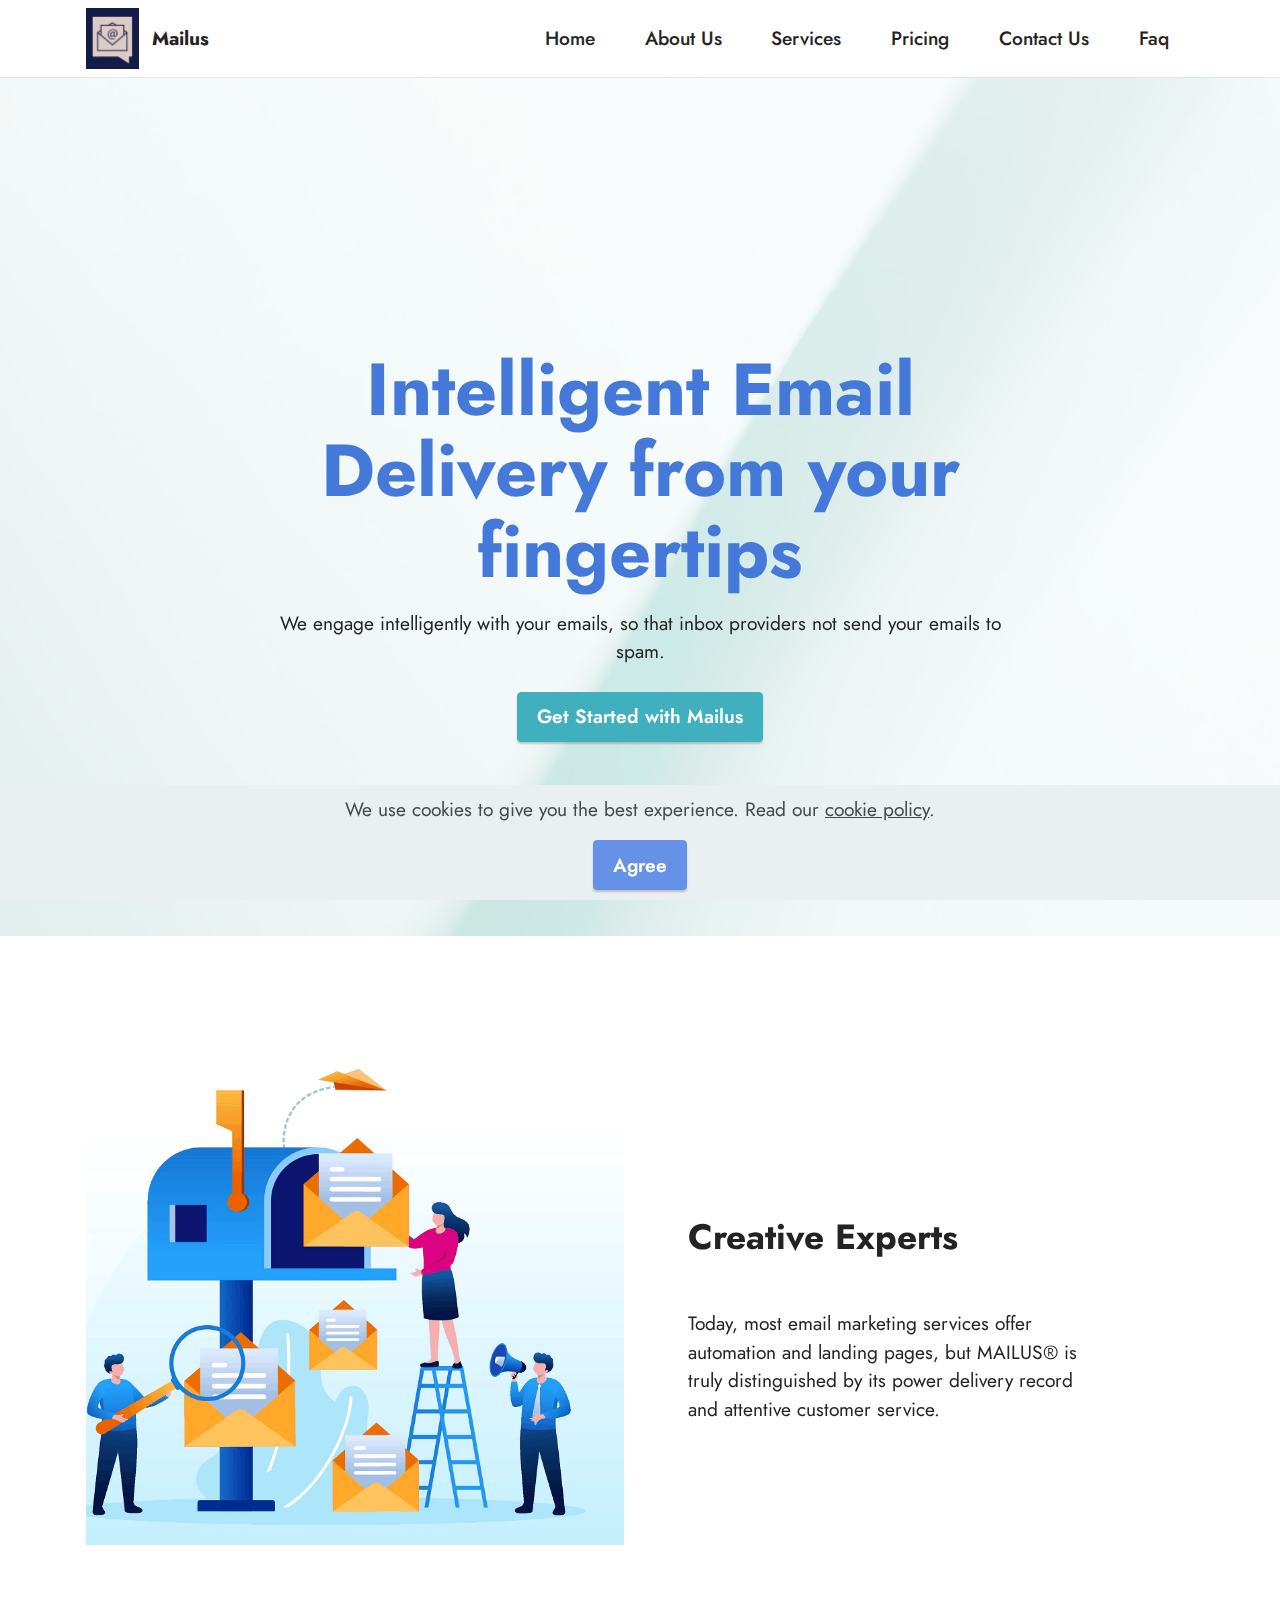
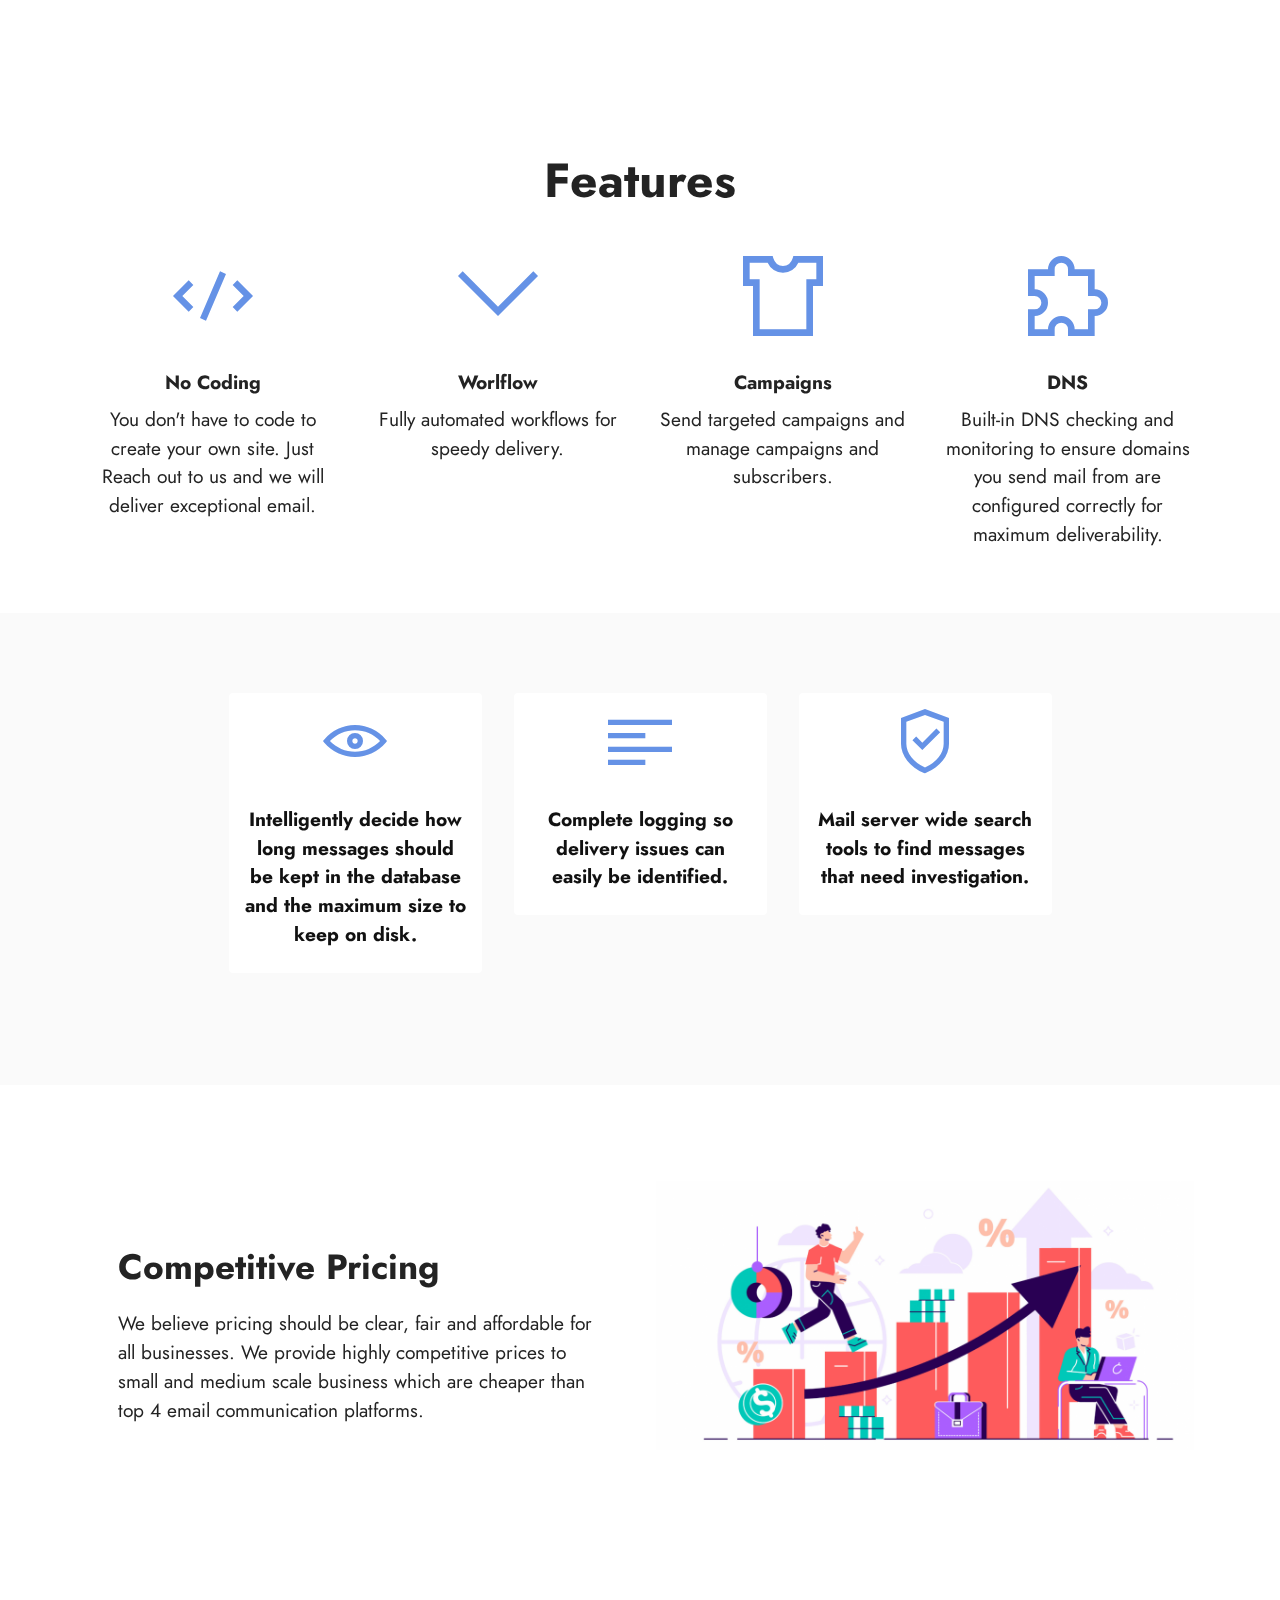
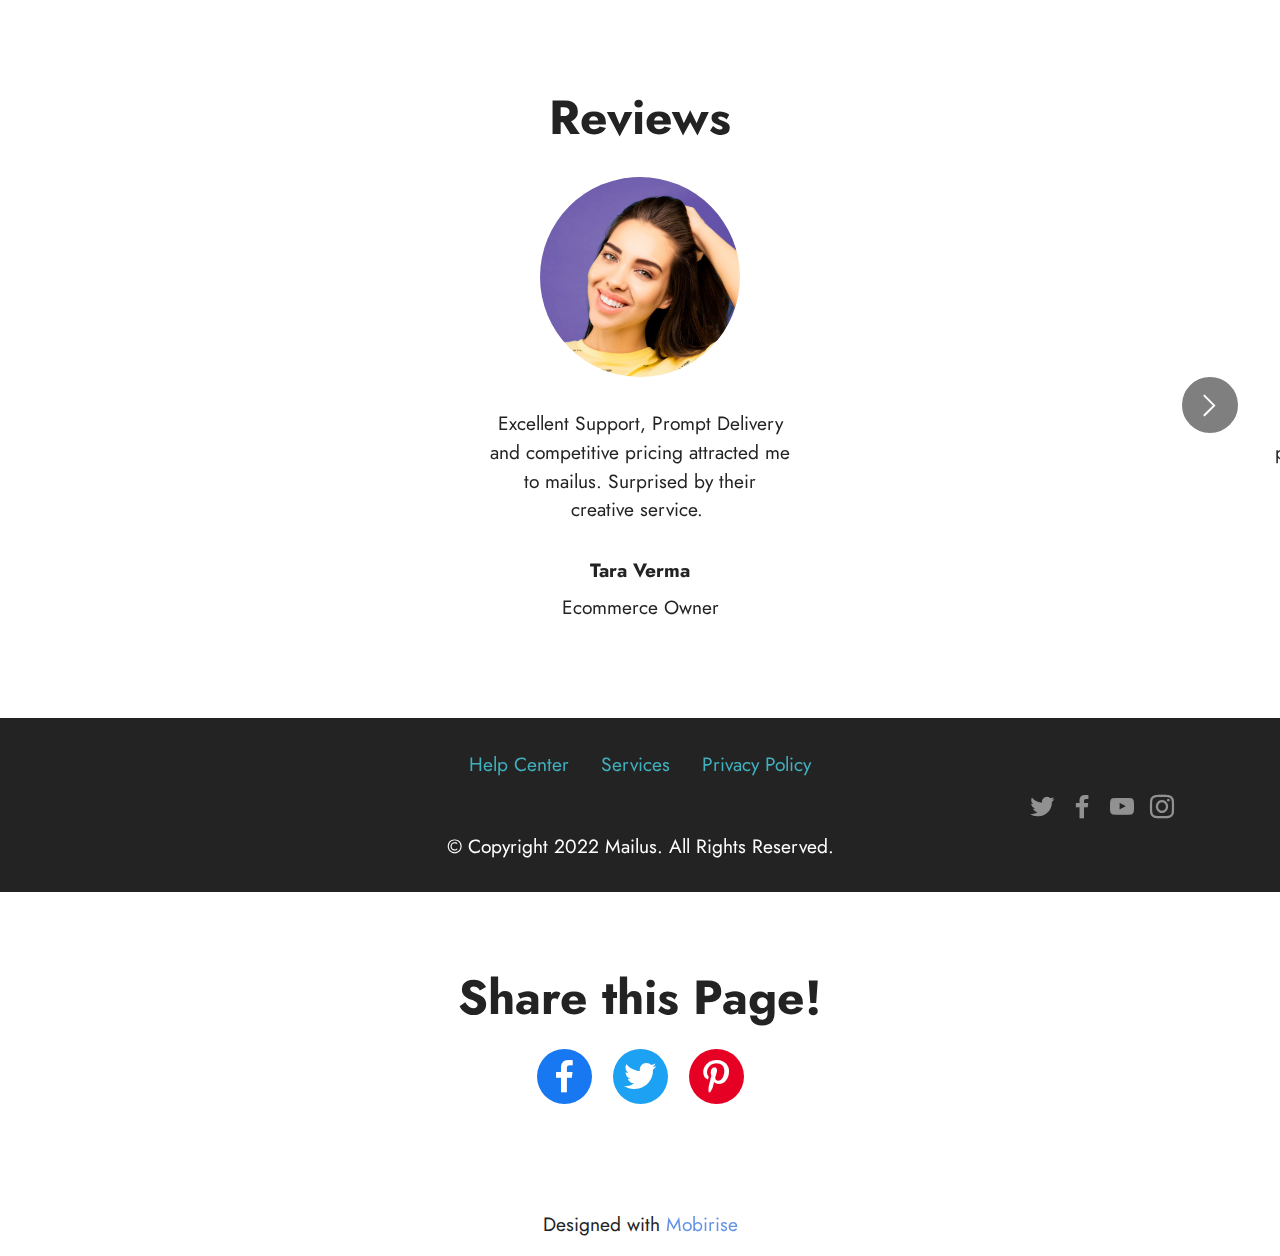
==== commit 857ee082: "create github pages" ====
--- a/index.html
+++ b/index.html
@@ -397,7 +397,7 @@
             </div>
         </div>
     </div>
-</section><section class="display-7" style="padding: 0;align-items: center;justify-content: center;flex-wrap: wrap;    align-content: center;display: flex;position: relative;height: 4rem;"><a href="https://mobiri.se/2877333" style="flex: 1 1;height: 4rem;position: absolute;width: 100%;z-index: 1;"><img alt="" style="height: 4rem;" src="[data-uri]"></a><p style="margin: 0;text-align: center;" class="display-7">Made with Mobirise &#8204;</p><a style="z-index:1" href="https://mobirise.com/offline-website-builder.html">Free Offline Site Builder</a></section><script src="assets/bootstrap/js/bootstrap.bundle.min.js"></script>  <script src="assets/parallax/jarallax.js"></script>  <script src="assets/web/assets/cookies-alert-plugin/cookies-alert-core.js"></script>  <script src="assets/web/assets/cookies-alert-plugin/cookies-alert-script.js"></script>  <script src="assets/smoothscroll/smooth-scroll.js"></script>  <script src="assets/ytplayer/index.js"></script>  <script src="assets/embla/embla.min.js"></script>  <script src="assets/embla/script.js"></script>  <script src="assets/dropdown/js/navbar-dropdown.js"></script>  <script src="assets/sociallikes/social-likes.js"></script>  <script src="assets/theme/js/script.js"></script>  
+</section><section class="display-7" style="padding: 0;align-items: center;justify-content: center;flex-wrap: wrap;    align-content: center;display: flex;position: relative;height: 4rem;"><a href="https://mobiri.se/2877333" style="flex: 1 1;height: 4rem;position: absolute;width: 100%;z-index: 1;"><img alt="" style="height: 4rem;" src="[data-uri]"></a><p style="margin: 0;text-align: center;" class="display-7">Designed with &#8204;</p><a style="z-index:1" href="https://mobirise.com">Mobirise </a></section><script src="assets/bootstrap/js/bootstrap.bundle.min.js"></script>  <script src="assets/parallax/jarallax.js"></script>  <script src="assets/web/assets/cookies-alert-plugin/cookies-alert-core.js"></script>  <script src="assets/web/assets/cookies-alert-plugin/cookies-alert-script.js"></script>  <script src="assets/smoothscroll/smooth-scroll.js"></script>  <script src="assets/ytplayer/index.js"></script>  <script src="assets/embla/embla.min.js"></script>  <script src="assets/embla/script.js"></script>  <script src="assets/dropdown/js/navbar-dropdown.js"></script>  <script src="assets/sociallikes/social-likes.js"></script>  <script src="assets/theme/js/script.js"></script>  
   
   
 <input name="cookieData" type="hidden" data-cookie-customDialogSelector='null' data-cookie-colorText='#424a4d' data-cookie-colorBg='rgba(234, 239, 241, 0.99)' data-cookie-textButton='Agree' data-cookie-colorButton='' data-cookie-colorLink='#424a4d' data-cookie-underlineLink='true' data-cookie-text="We use cookies to give you the best experience. Read our <a href='privacy.html'>cookie policy</a>.">
--- a/assets/mobirise/css/mbr-additional.css
+++ b/assets/mobirise/css/mbr-additional.css
@@ -3718,15 +3718,15 @@
 .cid-s48P1Icc8J .media-container-row .row-copirayt p {
   width: 100%;
 }
-.cid-tiBT9kQIIc {
-  padding-top: 6rem;
-  padding-bottom: 6rem;
+.cid-tiCkG6BC33 {
+  padding-top: 5rem;
+  padding-bottom: 5rem;
   background-color: #ffffff;
 }
-.cid-tiBT9kQIIc .mbr-fallback-image.disabled {
+.cid-tiCkG6BC33 .mbr-fallback-image.disabled {
   display: none;
 }
-.cid-tiBT9kQIIc .mbr-fallback-image {
+.cid-tiCkG6BC33 .mbr-fallback-image {
   display: block;
   background-size: cover;
   background-position: center center;
@@ -3735,25 +3735,18 @@
   position: absolute;
   top: 0;
 }
-.cid-tiBT9kQIIc .card-wrapper {
-  padding-right: 2rem;
-}
-@media (max-width: 992px) {
-  .cid-tiBT9kQIIc .card {
-    margin-bottom: 2rem!important;
-  }
-  .cid-tiBT9kQIIc .card-wrapper {
-    padding: 0 1rem;
-  }
-}
-@media (max-width: 767px) {
-  .cid-tiBT9kQIIc .link-wrap {
-    align-items: center;
-  }
-}
-.cid-tiBT9kQIIc .image-wrapper img {
-  width: 100%;
-  object-fit: cover;
+.cid-tiCkG6BC33 .mbr-text,
+.cid-tiCkG6BC33 .mbr-section-btn {
+  color: #232323;
+}
+.cid-tiCkG6BC33 .btn {
+  width: 100%;
+}
+.cid-tiCkG6BC33 .mbr-section-btn {
+  margin-bottom: 1.2rem;
+}
+.cid-tiCkG6BC33 H1 {
+  text-align: center;
 }
 .cid-s48OLK6784 {
   z-index: 1000;
@@ -4165,3 +4158,450 @@
 .cid-s48P1Icc8J .media-container-row .row-copirayt p {
   width: 100%;
 }
+.cid-tiBT9kQIIc {
+  padding-top: 6rem;
+  padding-bottom: 6rem;
+  background-color: #ffffff;
+}
+.cid-tiBT9kQIIc .mbr-fallback-image.disabled {
+  display: none;
+}
+.cid-tiBT9kQIIc .mbr-fallback-image {
+  display: block;
+  background-size: cover;
+  background-position: center center;
+  width: 100%;
+  height: 100%;
+  position: absolute;
+  top: 0;
+}
+.cid-tiBT9kQIIc .card-wrapper {
+  padding-right: 2rem;
+}
+@media (max-width: 992px) {
+  .cid-tiBT9kQIIc .card {
+    margin-bottom: 2rem!important;
+  }
+  .cid-tiBT9kQIIc .card-wrapper {
+    padding: 0 1rem;
+  }
+}
+@media (max-width: 767px) {
+  .cid-tiBT9kQIIc .link-wrap {
+    align-items: center;
+  }
+}
+.cid-tiBT9kQIIc .image-wrapper img {
+  width: 100%;
+  object-fit: cover;
+}
+.cid-s48OLK6784 {
+  z-index: 1000;
+  width: 100%;
+  position: relative;
+  min-height: 60px;
+}
+.cid-s48OLK6784 nav.navbar {
+  position: fixed;
+}
+.cid-s48OLK6784 .dropdown-item:before {
+  font-family: Moririse2 !important;
+  content: '\e966';
+  display: inline-block;
+  width: 0;
+  position: absolute;
+  left: 1rem;
+  top: 0.5rem;
+  margin-right: 0.5rem;
+  line-height: 1;
+  font-size: inherit;
+  vertical-align: middle;
+  text-align: center;
+  overflow: hidden;
+  transform: scale(0, 1);
+  transition: all 0.25s ease-in-out;
+}
+.cid-s48OLK6784 .dropdown-menu {
+  padding: 0;
+}
+.cid-s48OLK6784 .dropdown-item {
+  border-bottom: 1px solid #e6e6e6;
+}
+.cid-s48OLK6784 .dropdown-item:hover,
+.cid-s48OLK6784 .dropdown-item:focus {
+  background: #6592e6 !important;
+  color: white !important;
+}
+.cid-s48OLK6784 .nav-dropdown .link {
+  padding: 0 0.3em !important;
+  margin: .667em 1em !important;
+}
+.cid-s48OLK6784 .nav-dropdown .link.dropdown-toggle::after {
+  margin-left: 0.5rem;
+  margin-top: 0.2rem;
+}
+.cid-s48OLK6784 .nav-link {
+  position: relative;
+}
+.cid-s48OLK6784 .container {
+  display: flex;
+  margin: auto;
+}
+.cid-s48OLK6784 .iconfont-wrapper {
+  color: #000000 !important;
+  font-size: 1.5rem;
+  padding-right: .5rem;
+}
+.cid-s48OLK6784 .navbar-caption {
+  padding-right: 4rem;
+}
+.cid-s48OLK6784 .dropdown-menu,
+.cid-s48OLK6784 .navbar.opened {
+  background: #ffffff !important;
+}
+.cid-s48OLK6784 .nav-item:focus,
+.cid-s48OLK6784 .nav-link:focus {
+  outline: none;
+}
+.cid-s48OLK6784 .dropdown .dropdown-menu .dropdown-item {
+  width: auto;
+  transition: all 0.25s ease-in-out;
+}
+.cid-s48OLK6784 .dropdown .dropdown-menu .dropdown-item::after {
+  right: 0.5rem;
+}
+.cid-s48OLK6784 .dropdown .dropdown-menu .dropdown-item .mbr-iconfont {
+  margin-left: -1.8rem;
+  padding-right: 1rem;
+  font-size: inherit;
+}
+.cid-s48OLK6784 .dropdown .dropdown-menu .dropdown-item .mbr-iconfont:before {
+  display: inline-block;
+  transform: scale(1, 1);
+  transition: all 0.25s ease-in-out;
+}
+.cid-s48OLK6784 .collapsed .dropdown-menu .dropdown-item:before {
+  display: none;
+}
+.cid-s48OLK6784 .collapsed .dropdown .dropdown-menu .dropdown-item {
+  padding: 0.235em 1.5em 0.235em 1.5em !important;
+  transition: none;
+  margin: 0 !important;
+}
+.cid-s48OLK6784 .navbar {
+  min-height: 77px;
+  transition: all .3s;
+  border-bottom: 1px solid transparent;
+  background: #ffffff;
+}
+.cid-s48OLK6784 .navbar:not(.navbar-short) {
+  border-bottom: 1px solid #e6e6e6;
+}
+.cid-s48OLK6784 .navbar.opened {
+  transition: all .3s;
+}
+.cid-s48OLK6784 .navbar .dropdown-item {
+  padding: .5rem 1.8rem;
+}
+.cid-s48OLK6784 .navbar .navbar-logo img {
+  width: auto;
+}
+.cid-s48OLK6784 .navbar .navbar-collapse {
+  justify-content: flex-end;
+  z-index: 1;
+}
+.cid-s48OLK6784 .navbar.collapsed .nav-item .nav-link::before {
+  display: none;
+}
+.cid-s48OLK6784 .navbar.collapsed.opened .dropdown-menu {
+  top: 0;
+}
+@media (min-width: 992px) {
+  .cid-s48OLK6784 .navbar.collapsed.opened:not(.navbar-short) .navbar-collapse {
+    max-height: calc(98.5vh - 3.8rem);
+  }
+}
+.cid-s48OLK6784 .navbar.collapsed .dropdown-menu .dropdown-submenu {
+  left: 0 !important;
+}
+.cid-s48OLK6784 .navbar.collapsed .dropdown-menu .dropdown-item:after {
+  right: auto;
+}
+.cid-s48OLK6784 .navbar.collapsed .dropdown-menu .dropdown-toggle[data-toggle="dropdown-submenu"]:after {
+  margin-left: 0.5rem;
+  margin-top: 0.2rem;
+  border-top: 0.35em solid;
+  border-right: 0.35em solid transparent;
+  border-left: 0.35em solid transparent;
+  border-bottom: 0;
+  top: 55%;
+}
+.cid-s48OLK6784 .navbar.collapsed ul.navbar-nav li {
+  margin: auto;
+}
+.cid-s48OLK6784 .navbar.collapsed .dropdown-menu .dropdown-item {
+  padding: .25rem 1.5rem;
+  text-align: center;
+}
+.cid-s48OLK6784 .navbar.collapsed .icons-menu {
+  padding-left: 0;
+  padding-right: 0;
+  padding-top: .5rem;
+  padding-bottom: .5rem;
+}
+@media (max-width: 991px) {
+  .cid-s48OLK6784 .navbar .nav-item .nav-link::before {
+    display: none;
+  }
+  .cid-s48OLK6784 .navbar.opened .dropdown-menu {
+    top: 0;
+  }
+  .cid-s48OLK6784 .navbar .dropdown-menu .dropdown-submenu {
+    left: 0 !important;
+  }
+  .cid-s48OLK6784 .navbar .dropdown-menu .dropdown-item:after {
+    right: auto;
+  }
+  .cid-s48OLK6784 .navbar .dropdown-menu .dropdown-toggle[data-toggle="dropdown-submenu"]:after {
+    margin-left: 0.5rem;
+    margin-top: 0.2rem;
+    border-top: 0.35em solid;
+    border-right: 0.35em solid transparent;
+    border-left: 0.35em solid transparent;
+    border-bottom: 0;
+    top: 55%;
+  }
+  .cid-s48OLK6784 .navbar .navbar-logo img {
+    height: 3.8rem !important;
+  }
+  .cid-s48OLK6784 .navbar ul.navbar-nav li {
+    margin: auto;
+  }
+  .cid-s48OLK6784 .navbar .dropdown-menu .dropdown-item {
+    padding: .25rem 1.5rem !important;
+    text-align: center;
+  }
+  .cid-s48OLK6784 .navbar .navbar-brand {
+    flex-shrink: initial;
+    flex-basis: auto;
+    word-break: break-word;
+    padding-right: 2rem;
+  }
+  .cid-s48OLK6784 .navbar .navbar-toggler {
+    flex-basis: auto;
+  }
+  .cid-s48OLK6784 .navbar .icons-menu {
+    padding-left: 0;
+    padding-top: .5rem;
+    padding-bottom: .5rem;
+  }
+}
+.cid-s48OLK6784 .navbar.navbar-short {
+  min-height: 60px;
+}
+.cid-s48OLK6784 .navbar.navbar-short .navbar-logo img {
+  height: 3rem !important;
+}
+.cid-s48OLK6784 .navbar.navbar-short .navbar-brand {
+  padding: 0;
+}
+.cid-s48OLK6784 .navbar-brand {
+  flex-shrink: 0;
+  align-items: center;
+  margin-right: 0;
+  padding: 0;
+  transition: all .3s;
+  word-break: break-word;
+  z-index: 1;
+}
+.cid-s48OLK6784 .navbar-brand .navbar-caption {
+  line-height: inherit !important;
+}
+.cid-s48OLK6784 .navbar-brand .navbar-logo a {
+  outline: none;
+}
+.cid-s48OLK6784 .dropdown-item.active,
+.cid-s48OLK6784 .dropdown-item:active {
+  background-color: transparent;
+}
+.cid-s48OLK6784 .navbar-expand-lg .navbar-nav .nav-link {
+  padding: 0;
+}
+.cid-s48OLK6784 .nav-dropdown .link.dropdown-toggle {
+  margin-right: 1.667em;
+}
+.cid-s48OLK6784 .nav-dropdown .link.dropdown-toggle[aria-expanded="true"] {
+  margin-right: 0;
+  padding: 0.667em 1.667em;
+}
+.cid-s48OLK6784 .navbar.navbar-expand-lg .dropdown .dropdown-menu {
+  background: #ffffff;
+}
+.cid-s48OLK6784 .navbar.navbar-expand-lg .dropdown .dropdown-menu .dropdown-submenu {
+  margin: 0;
+  left: 100%;
+}
+.cid-s48OLK6784 .navbar .dropdown.open > .dropdown-menu {
+  display: block;
+}
+.cid-s48OLK6784 ul.navbar-nav {
+  flex-wrap: wrap;
+}
+.cid-s48OLK6784 .navbar-buttons {
+  text-align: center;
+  min-width: 170px;
+}
+.cid-s48OLK6784 button.navbar-toggler {
+  outline: none;
+  width: 31px;
+  height: 20px;
+  cursor: pointer;
+  transition: all .2s;
+  position: relative;
+  align-self: center;
+}
+.cid-s48OLK6784 button.navbar-toggler .hamburger span {
+  position: absolute;
+  right: 0;
+  width: 30px;
+  height: 2px;
+  border-right: 5px;
+  background-color: currentColor;
+}
+.cid-s48OLK6784 button.navbar-toggler .hamburger span:nth-child(1) {
+  top: 0;
+  transition: all .2s;
+}
+.cid-s48OLK6784 button.navbar-toggler .hamburger span:nth-child(2) {
+  top: 8px;
+  transition: all .15s;
+}
+.cid-s48OLK6784 button.navbar-toggler .hamburger span:nth-child(3) {
+  top: 8px;
+  transition: all .15s;
+}
+.cid-s48OLK6784 button.navbar-toggler .hamburger span:nth-child(4) {
+  top: 16px;
+  transition: all .2s;
+}
+.cid-s48OLK6784 nav.opened .hamburger span:nth-child(1) {
+  top: 8px;
+  width: 0;
+  opacity: 0;
+  right: 50%;
+  transition: all .2s;
+}
+.cid-s48OLK6784 nav.opened .hamburger span:nth-child(2) {
+  transform: rotate(45deg);
+  transition: all .25s;
+}
+.cid-s48OLK6784 nav.opened .hamburger span:nth-child(3) {
+  transform: rotate(-45deg);
+  transition: all .25s;
+}
+.cid-s48OLK6784 nav.opened .hamburger span:nth-child(4) {
+  top: 8px;
+  width: 0;
+  opacity: 0;
+  right: 50%;
+  transition: all .2s;
+}
+.cid-s48OLK6784 .navbar-dropdown {
+  padding: .5rem 1rem;
+  position: fixed;
+}
+.cid-s48OLK6784 a.nav-link {
+  display: flex;
+  align-items: center;
+  justify-content: center;
+}
+.cid-s48OLK6784 .icons-menu {
+  flex-wrap: nowrap;
+  display: flex;
+  justify-content: center;
+  padding-left: 1rem;
+  padding-right: 1rem;
+  padding-top: 0.3rem;
+  text-align: center;
+}
+@media screen and (-ms-high-contrast: active), (-ms-high-contrast: none) {
+  .cid-s48OLK6784 .navbar {
+    height: 77px;
+  }
+  .cid-s48OLK6784 .navbar.opened {
+    height: auto;
+  }
+  .cid-s48OLK6784 .nav-item .nav-link:hover::before {
+    width: 175%;
+    max-width: calc(100% + 2rem);
+    left: -1rem;
+  }
+}
+.cid-s48P1Icc8J {
+  padding-top: 2rem;
+  padding-bottom: 2rem;
+  background-color: #232323;
+}
+.cid-s48P1Icc8J .row-links {
+  width: 100%;
+  justify-content: center;
+}
+.cid-s48P1Icc8J .social-row {
+  width: 100%;
+  justify-content: center;
+}
+.cid-s48P1Icc8J .media-container-row {
+  flex-direction: column;
+  justify-content: center;
+  align-items: center;
+}
+.cid-s48P1Icc8J .media-container-row .foot-menu {
+  list-style: none;
+  display: flex;
+  justify-content: center;
+  flex-wrap: wrap;
+  padding: 0;
+  margin-bottom: 0;
+}
+.cid-s48P1Icc8J .media-container-row .foot-menu li {
+  padding: 0 1rem 1rem 1rem;
+}
+.cid-s48P1Icc8J .media-container-row .foot-menu li p {
+  margin: 0;
+}
+.cid-s48P1Icc8J .media-container-row .social-list {
+  padding-left: 0;
+  margin-bottom: 0;
+  list-style: none;
+  display: flex;
+  flex-wrap: wrap;
+  justify-content: flex-end;
+}
+.cid-s48P1Icc8J .media-container-row .social-list .mbr-iconfont-social {
+  font-size: 1.5rem;
+  color: #ffffff;
+}
+.cid-s48P1Icc8J .media-container-row .social-list .soc-item {
+  margin: 0 .5rem;
+}
+.cid-s48P1Icc8J .media-container-row .social-list a {
+  margin: 0;
+  opacity: .5;
+  transition: .2s linear;
+}
+.cid-s48P1Icc8J .media-container-row .social-list a:hover {
+  opacity: 1;
+}
+@media (max-width: 767px) {
+  .cid-s48P1Icc8J .media-container-row .social-list {
+    -webkit-justify-content: center;
+    justify-content: center;
+  }
+}
+.cid-s48P1Icc8J .media-container-row .row-copirayt {
+  word-break: break-word;
+  width: 100%;
+}
+.cid-s48P1Icc8J .media-container-row .row-copirayt p {
+  width: 100%;
+}
--- a/assets/mobirise/css/mbr-additional.css
+++ b/assets/mobirise/css/mbr-additional.css
@@ -3718,15 +3718,15 @@
 .cid-s48P1Icc8J .media-container-row .row-copirayt p {
   width: 100%;
 }
-.cid-tiBT9kQIIc {
-  padding-top: 6rem;
-  padding-bottom: 6rem;
+.cid-tiCkG6BC33 {
+  padding-top: 5rem;
+  padding-bottom: 5rem;
   background-color: #ffffff;
 }
-.cid-tiBT9kQIIc .mbr-fallback-image.disabled {
+.cid-tiCkG6BC33 .mbr-fallback-image.disabled {
   display: none;
 }
-.cid-tiBT9kQIIc .mbr-fallback-image {
+.cid-tiCkG6BC33 .mbr-fallback-image {
   display: block;
   background-size: cover;
   background-position: center center;
@@ -3735,25 +3735,18 @@
   position: absolute;
   top: 0;
 }
-.cid-tiBT9kQIIc .card-wrapper {
-  padding-right: 2rem;
-}
-@media (max-width: 992px) {
-  .cid-tiBT9kQIIc .card {
-    margin-bottom: 2rem!important;
-  }
-  .cid-tiBT9kQIIc .card-wrapper {
-    padding: 0 1rem;
-  }
-}
-@media (max-width: 767px) {
-  .cid-tiBT9kQIIc .link-wrap {
-    align-items: center;
-  }
-}
-.cid-tiBT9kQIIc .image-wrapper img {
-  width: 100%;
-  object-fit: cover;
+.cid-tiCkG6BC33 .mbr-text,
+.cid-tiCkG6BC33 .mbr-section-btn {
+  color: #232323;
+}
+.cid-tiCkG6BC33 .btn {
+  width: 100%;
+}
+.cid-tiCkG6BC33 .mbr-section-btn {
+  margin-bottom: 1.2rem;
+}
+.cid-tiCkG6BC33 H1 {
+  text-align: center;
 }
 .cid-s48OLK6784 {
   z-index: 1000;
@@ -4165,3 +4158,450 @@
 .cid-s48P1Icc8J .media-container-row .row-copirayt p {
   width: 100%;
 }
+.cid-tiBT9kQIIc {
+  padding-top: 6rem;
+  padding-bottom: 6rem;
+  background-color: #ffffff;
+}
+.cid-tiBT9kQIIc .mbr-fallback-image.disabled {
+  display: none;
+}
+.cid-tiBT9kQIIc .mbr-fallback-image {
+  display: block;
+  background-size: cover;
+  background-position: center center;
+  width: 100%;
+  height: 100%;
+  position: absolute;
+  top: 0;
+}
+.cid-tiBT9kQIIc .card-wrapper {
+  padding-right: 2rem;
+}
+@media (max-width: 992px) {
+  .cid-tiBT9kQIIc .card {
+    margin-bottom: 2rem!important;
+  }
+  .cid-tiBT9kQIIc .card-wrapper {
+    padding: 0 1rem;
+  }
+}
+@media (max-width: 767px) {
+  .cid-tiBT9kQIIc .link-wrap {
+    align-items: center;
+  }
+}
+.cid-tiBT9kQIIc .image-wrapper img {
+  width: 100%;
+  object-fit: cover;
+}
+.cid-s48OLK6784 {
+  z-index: 1000;
+  width: 100%;
+  position: relative;
+  min-height: 60px;
+}
+.cid-s48OLK6784 nav.navbar {
+  position: fixed;
+}
+.cid-s48OLK6784 .dropdown-item:before {
+  font-family: Moririse2 !important;
+  content: '\e966';
+  display: inline-block;
+  width: 0;
+  position: absolute;
+  left: 1rem;
+  top: 0.5rem;
+  margin-right: 0.5rem;
+  line-height: 1;
+  font-size: inherit;
+  vertical-align: middle;
+  text-align: center;
+  overflow: hidden;
+  transform: scale(0, 1);
+  transition: all 0.25s ease-in-out;
+}
+.cid-s48OLK6784 .dropdown-menu {
+  padding: 0;
+}
+.cid-s48OLK6784 .dropdown-item {
+  border-bottom: 1px solid #e6e6e6;
+}
+.cid-s48OLK6784 .dropdown-item:hover,
+.cid-s48OLK6784 .dropdown-item:focus {
+  background: #6592e6 !important;
+  color: white !important;
+}
+.cid-s48OLK6784 .nav-dropdown .link {
+  padding: 0 0.3em !important;
+  margin: .667em 1em !important;
+}
+.cid-s48OLK6784 .nav-dropdown .link.dropdown-toggle::after {
+  margin-left: 0.5rem;
+  margin-top: 0.2rem;
+}
+.cid-s48OLK6784 .nav-link {
+  position: relative;
+}
+.cid-s48OLK6784 .container {
+  display: flex;
+  margin: auto;
+}
+.cid-s48OLK6784 .iconfont-wrapper {
+  color: #000000 !important;
+  font-size: 1.5rem;
+  padding-right: .5rem;
+}
+.cid-s48OLK6784 .navbar-caption {
+  padding-right: 4rem;
+}
+.cid-s48OLK6784 .dropdown-menu,
+.cid-s48OLK6784 .navbar.opened {
+  background: #ffffff !important;
+}
+.cid-s48OLK6784 .nav-item:focus,
+.cid-s48OLK6784 .nav-link:focus {
+  outline: none;
+}
+.cid-s48OLK6784 .dropdown .dropdown-menu .dropdown-item {
+  width: auto;
+  transition: all 0.25s ease-in-out;
+}
+.cid-s48OLK6784 .dropdown .dropdown-menu .dropdown-item::after {
+  right: 0.5rem;
+}
+.cid-s48OLK6784 .dropdown .dropdown-menu .dropdown-item .mbr-iconfont {
+  margin-left: -1.8rem;
+  padding-right: 1rem;
+  font-size: inherit;
+}
+.cid-s48OLK6784 .dropdown .dropdown-menu .dropdown-item .mbr-iconfont:before {
+  display: inline-block;
+  transform: scale(1, 1);
+  transition: all 0.25s ease-in-out;
+}
+.cid-s48OLK6784 .collapsed .dropdown-menu .dropdown-item:before {
+  display: none;
+}
+.cid-s48OLK6784 .collapsed .dropdown .dropdown-menu .dropdown-item {
+  padding: 0.235em 1.5em 0.235em 1.5em !important;
+  transition: none;
+  margin: 0 !important;
+}
+.cid-s48OLK6784 .navbar {
+  min-height: 77px;
+  transition: all .3s;
+  border-bottom: 1px solid transparent;
+  background: #ffffff;
+}
+.cid-s48OLK6784 .navbar:not(.navbar-short) {
+  border-bottom: 1px solid #e6e6e6;
+}
+.cid-s48OLK6784 .navbar.opened {
+  transition: all .3s;
+}
+.cid-s48OLK6784 .navbar .dropdown-item {
+  padding: .5rem 1.8rem;
+}
+.cid-s48OLK6784 .navbar .navbar-logo img {
+  width: auto;
+}
+.cid-s48OLK6784 .navbar .navbar-collapse {
+  justify-content: flex-end;
+  z-index: 1;
+}
+.cid-s48OLK6784 .navbar.collapsed .nav-item .nav-link::before {
+  display: none;
+}
+.cid-s48OLK6784 .navbar.collapsed.opened .dropdown-menu {
+  top: 0;
+}
+@media (min-width: 992px) {
+  .cid-s48OLK6784 .navbar.collapsed.opened:not(.navbar-short) .navbar-collapse {
+    max-height: calc(98.5vh - 3.8rem);
+  }
+}
+.cid-s48OLK6784 .navbar.collapsed .dropdown-menu .dropdown-submenu {
+  left: 0 !important;
+}
+.cid-s48OLK6784 .navbar.collapsed .dropdown-menu .dropdown-item:after {
+  right: auto;
+}
+.cid-s48OLK6784 .navbar.collapsed .dropdown-menu .dropdown-toggle[data-toggle="dropdown-submenu"]:after {
+  margin-left: 0.5rem;
+  margin-top: 0.2rem;
+  border-top: 0.35em solid;
+  border-right: 0.35em solid transparent;
+  border-left: 0.35em solid transparent;
+  border-bottom: 0;
+  top: 55%;
+}
+.cid-s48OLK6784 .navbar.collapsed ul.navbar-nav li {
+  margin: auto;
+}
+.cid-s48OLK6784 .navbar.collapsed .dropdown-menu .dropdown-item {
+  padding: .25rem 1.5rem;
+  text-align: center;
+}
+.cid-s48OLK6784 .navbar.collapsed .icons-menu {
+  padding-left: 0;
+  padding-right: 0;
+  padding-top: .5rem;
+  padding-bottom: .5rem;
+}
+@media (max-width: 991px) {
+  .cid-s48OLK6784 .navbar .nav-item .nav-link::before {
+    display: none;
+  }
+  .cid-s48OLK6784 .navbar.opened .dropdown-menu {
+    top: 0;
+  }
+  .cid-s48OLK6784 .navbar .dropdown-menu .dropdown-submenu {
+    left: 0 !important;
+  }
+  .cid-s48OLK6784 .navbar .dropdown-menu .dropdown-item:after {
+    right: auto;
+  }
+  .cid-s48OLK6784 .navbar .dropdown-menu .dropdown-toggle[data-toggle="dropdown-submenu"]:after {
+    margin-left: 0.5rem;
+    margin-top: 0.2rem;
+    border-top: 0.35em solid;
+    border-right: 0.35em solid transparent;
+    border-left: 0.35em solid transparent;
+    border-bottom: 0;
+    top: 55%;
+  }
+  .cid-s48OLK6784 .navbar .navbar-logo img {
+    height: 3.8rem !important;
+  }
+  .cid-s48OLK6784 .navbar ul.navbar-nav li {
+    margin: auto;
+  }
+  .cid-s48OLK6784 .navbar .dropdown-menu .dropdown-item {
+    padding: .25rem 1.5rem !important;
+    text-align: center;
+  }
+  .cid-s48OLK6784 .navbar .navbar-brand {
+    flex-shrink: initial;
+    flex-basis: auto;
+    word-break: break-word;
+    padding-right: 2rem;
+  }
+  .cid-s48OLK6784 .navbar .navbar-toggler {
+    flex-basis: auto;
+  }
+  .cid-s48OLK6784 .navbar .icons-menu {
+    padding-left: 0;
+    padding-top: .5rem;
+    padding-bottom: .5rem;
+  }
+}
+.cid-s48OLK6784 .navbar.navbar-short {
+  min-height: 60px;
+}
+.cid-s48OLK6784 .navbar.navbar-short .navbar-logo img {
+  height: 3rem !important;
+}
+.cid-s48OLK6784 .navbar.navbar-short .navbar-brand {
+  padding: 0;
+}
+.cid-s48OLK6784 .navbar-brand {
+  flex-shrink: 0;
+  align-items: center;
+  margin-right: 0;
+  padding: 0;
+  transition: all .3s;
+  word-break: break-word;
+  z-index: 1;
+}
+.cid-s48OLK6784 .navbar-brand .navbar-caption {
+  line-height: inherit !important;
+}
+.cid-s48OLK6784 .navbar-brand .navbar-logo a {
+  outline: none;
+}
+.cid-s48OLK6784 .dropdown-item.active,
+.cid-s48OLK6784 .dropdown-item:active {
+  background-color: transparent;
+}
+.cid-s48OLK6784 .navbar-expand-lg .navbar-nav .nav-link {
+  padding: 0;
+}
+.cid-s48OLK6784 .nav-dropdown .link.dropdown-toggle {
+  margin-right: 1.667em;
+}
+.cid-s48OLK6784 .nav-dropdown .link.dropdown-toggle[aria-expanded="true"] {
+  margin-right: 0;
+  padding: 0.667em 1.667em;
+}
+.cid-s48OLK6784 .navbar.navbar-expand-lg .dropdown .dropdown-menu {
+  background: #ffffff;
+}
+.cid-s48OLK6784 .navbar.navbar-expand-lg .dropdown .dropdown-menu .dropdown-submenu {
+  margin: 0;
+  left: 100%;
+}
+.cid-s48OLK6784 .navbar .dropdown.open > .dropdown-menu {
+  display: block;
+}
+.cid-s48OLK6784 ul.navbar-nav {
+  flex-wrap: wrap;
+}
+.cid-s48OLK6784 .navbar-buttons {
+  text-align: center;
+  min-width: 170px;
+}
+.cid-s48OLK6784 button.navbar-toggler {
+  outline: none;
+  width: 31px;
+  height: 20px;
+  cursor: pointer;
+  transition: all .2s;
+  position: relative;
+  align-self: center;
+}
+.cid-s48OLK6784 button.navbar-toggler .hamburger span {
+  position: absolute;
+  right: 0;
+  width: 30px;
+  height: 2px;
+  border-right: 5px;
+  background-color: currentColor;
+}
+.cid-s48OLK6784 button.navbar-toggler .hamburger span:nth-child(1) {
+  top: 0;
+  transition: all .2s;
+}
+.cid-s48OLK6784 button.navbar-toggler .hamburger span:nth-child(2) {
+  top: 8px;
+  transition: all .15s;
+}
+.cid-s48OLK6784 button.navbar-toggler .hamburger span:nth-child(3) {
+  top: 8px;
+  transition: all .15s;
+}
+.cid-s48OLK6784 button.navbar-toggler .hamburger span:nth-child(4) {
+  top: 16px;
+  transition: all .2s;
+}
+.cid-s48OLK6784 nav.opened .hamburger span:nth-child(1) {
+  top: 8px;
+  width: 0;
+  opacity: 0;
+  right: 50%;
+  transition: all .2s;
+}
+.cid-s48OLK6784 nav.opened .hamburger span:nth-child(2) {
+  transform: rotate(45deg);
+  transition: all .25s;
+}
+.cid-s48OLK6784 nav.opened .hamburger span:nth-child(3) {
+  transform: rotate(-45deg);
+  transition: all .25s;
+}
+.cid-s48OLK6784 nav.opened .hamburger span:nth-child(4) {
+  top: 8px;
+  width: 0;
+  opacity: 0;
+  right: 50%;
+  transition: all .2s;
+}
+.cid-s48OLK6784 .navbar-dropdown {
+  padding: .5rem 1rem;
+  position: fixed;
+}
+.cid-s48OLK6784 a.nav-link {
+  display: flex;
+  align-items: center;
+  justify-content: center;
+}
+.cid-s48OLK6784 .icons-menu {
+  flex-wrap: nowrap;
+  display: flex;
+  justify-content: center;
+  padding-left: 1rem;
+  padding-right: 1rem;
+  padding-top: 0.3rem;
+  text-align: center;
+}
+@media screen and (-ms-high-contrast: active), (-ms-high-contrast: none) {
+  .cid-s48OLK6784 .navbar {
+    height: 77px;
+  }
+  .cid-s48OLK6784 .navbar.opened {
+    height: auto;
+  }
+  .cid-s48OLK6784 .nav-item .nav-link:hover::before {
+    width: 175%;
+    max-width: calc(100% + 2rem);
+    left: -1rem;
+  }
+}
+.cid-s48P1Icc8J {
+  padding-top: 2rem;
+  padding-bottom: 2rem;
+  background-color: #232323;
+}
+.cid-s48P1Icc8J .row-links {
+  width: 100%;
+  justify-content: center;
+}
+.cid-s48P1Icc8J .social-row {
+  width: 100%;
+  justify-content: center;
+}
+.cid-s48P1Icc8J .media-container-row {
+  flex-direction: column;
+  justify-content: center;
+  align-items: center;
+}
+.cid-s48P1Icc8J .media-container-row .foot-menu {
+  list-style: none;
+  display: flex;
+  justify-content: center;
+  flex-wrap: wrap;
+  padding: 0;
+  margin-bottom: 0;
+}
+.cid-s48P1Icc8J .media-container-row .foot-menu li {
+  padding: 0 1rem 1rem 1rem;
+}
+.cid-s48P1Icc8J .media-container-row .foot-menu li p {
+  margin: 0;
+}
+.cid-s48P1Icc8J .media-container-row .social-list {
+  padding-left: 0;
+  margin-bottom: 0;
+  list-style: none;
+  display: flex;
+  flex-wrap: wrap;
+  justify-content: flex-end;
+}
+.cid-s48P1Icc8J .media-container-row .social-list .mbr-iconfont-social {
+  font-size: 1.5rem;
+  color: #ffffff;
+}
+.cid-s48P1Icc8J .media-container-row .social-list .soc-item {
+  margin: 0 .5rem;
+}
+.cid-s48P1Icc8J .media-container-row .social-list a {
+  margin: 0;
+  opacity: .5;
+  transition: .2s linear;
+}
+.cid-s48P1Icc8J .media-container-row .social-list a:hover {
+  opacity: 1;
+}
+@media (max-width: 767px) {
+  .cid-s48P1Icc8J .media-container-row .social-list {
+    -webkit-justify-content: center;
+    justify-content: center;
+  }
+}
+.cid-s48P1Icc8J .media-container-row .row-copirayt {
+  word-break: break-word;
+  width: 100%;
+}
+.cid-s48P1Icc8J .media-container-row .row-copirayt p {
+  width: 100%;
+}
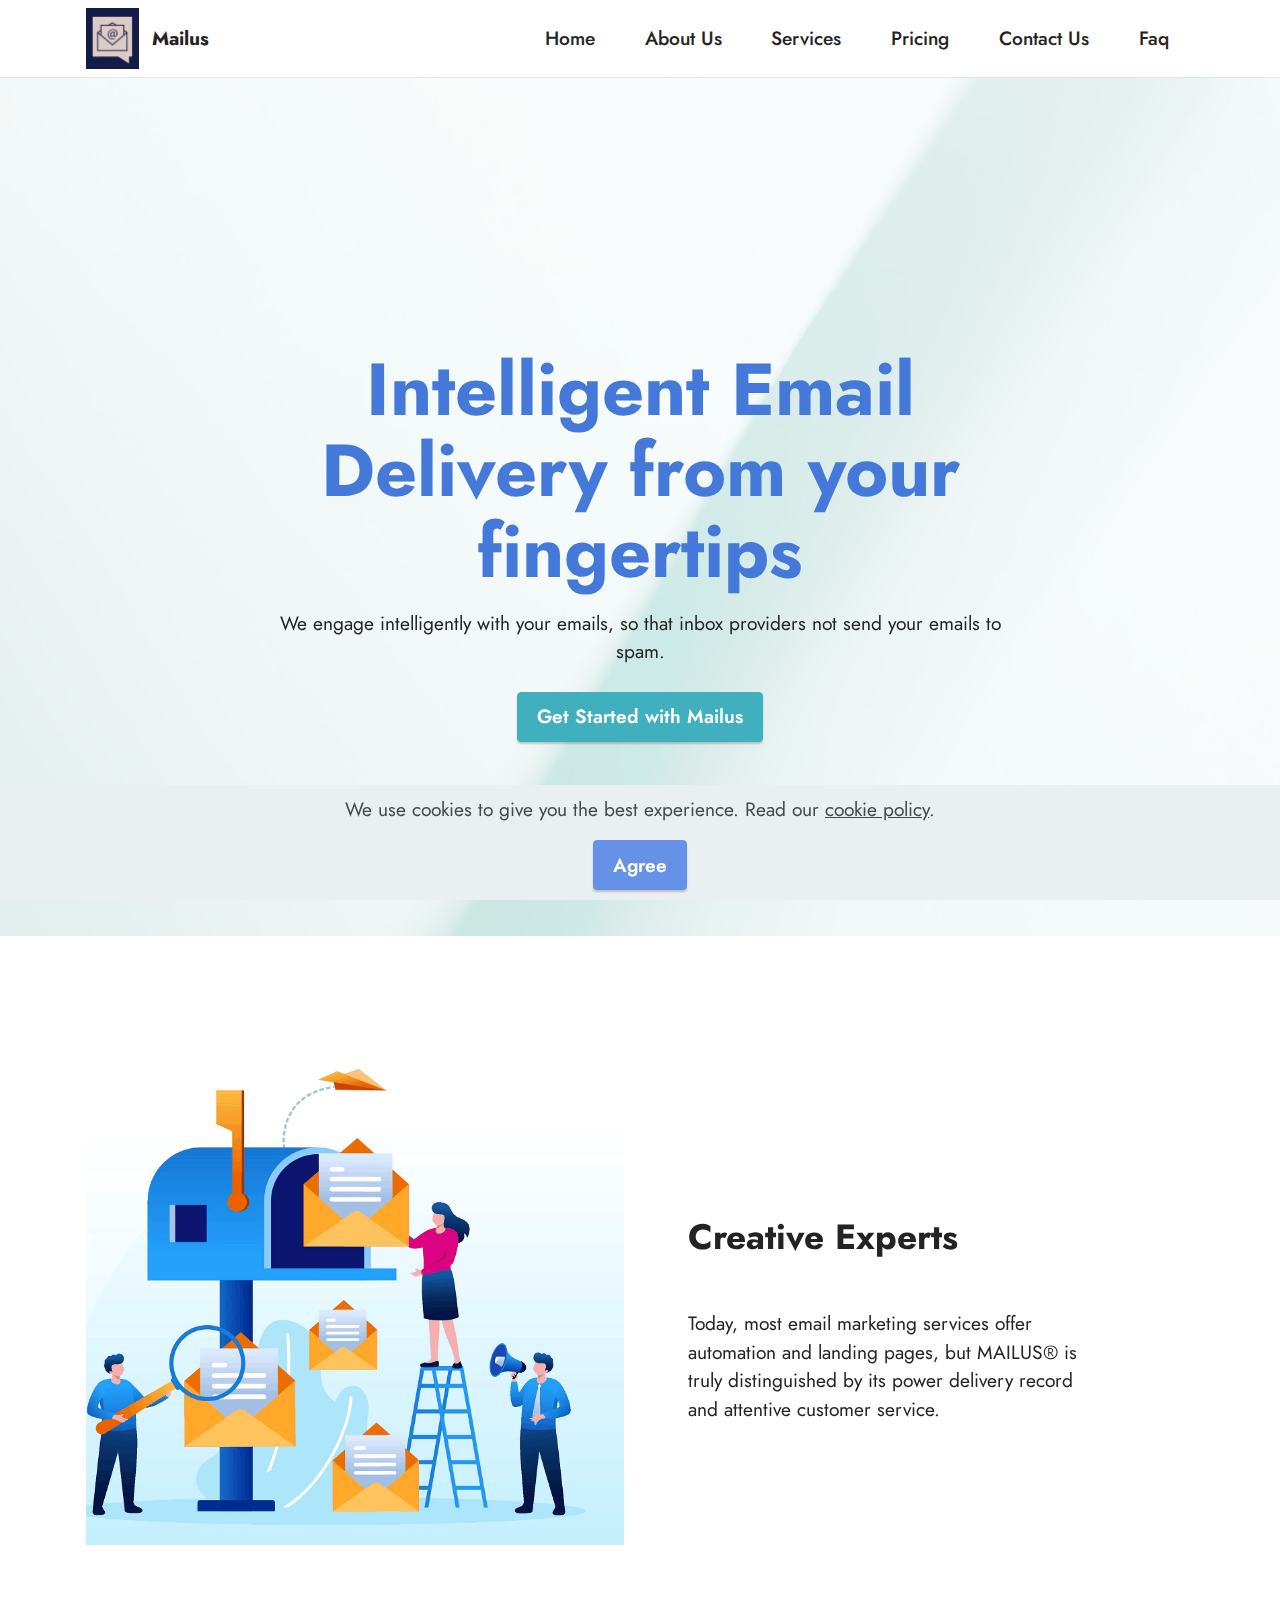
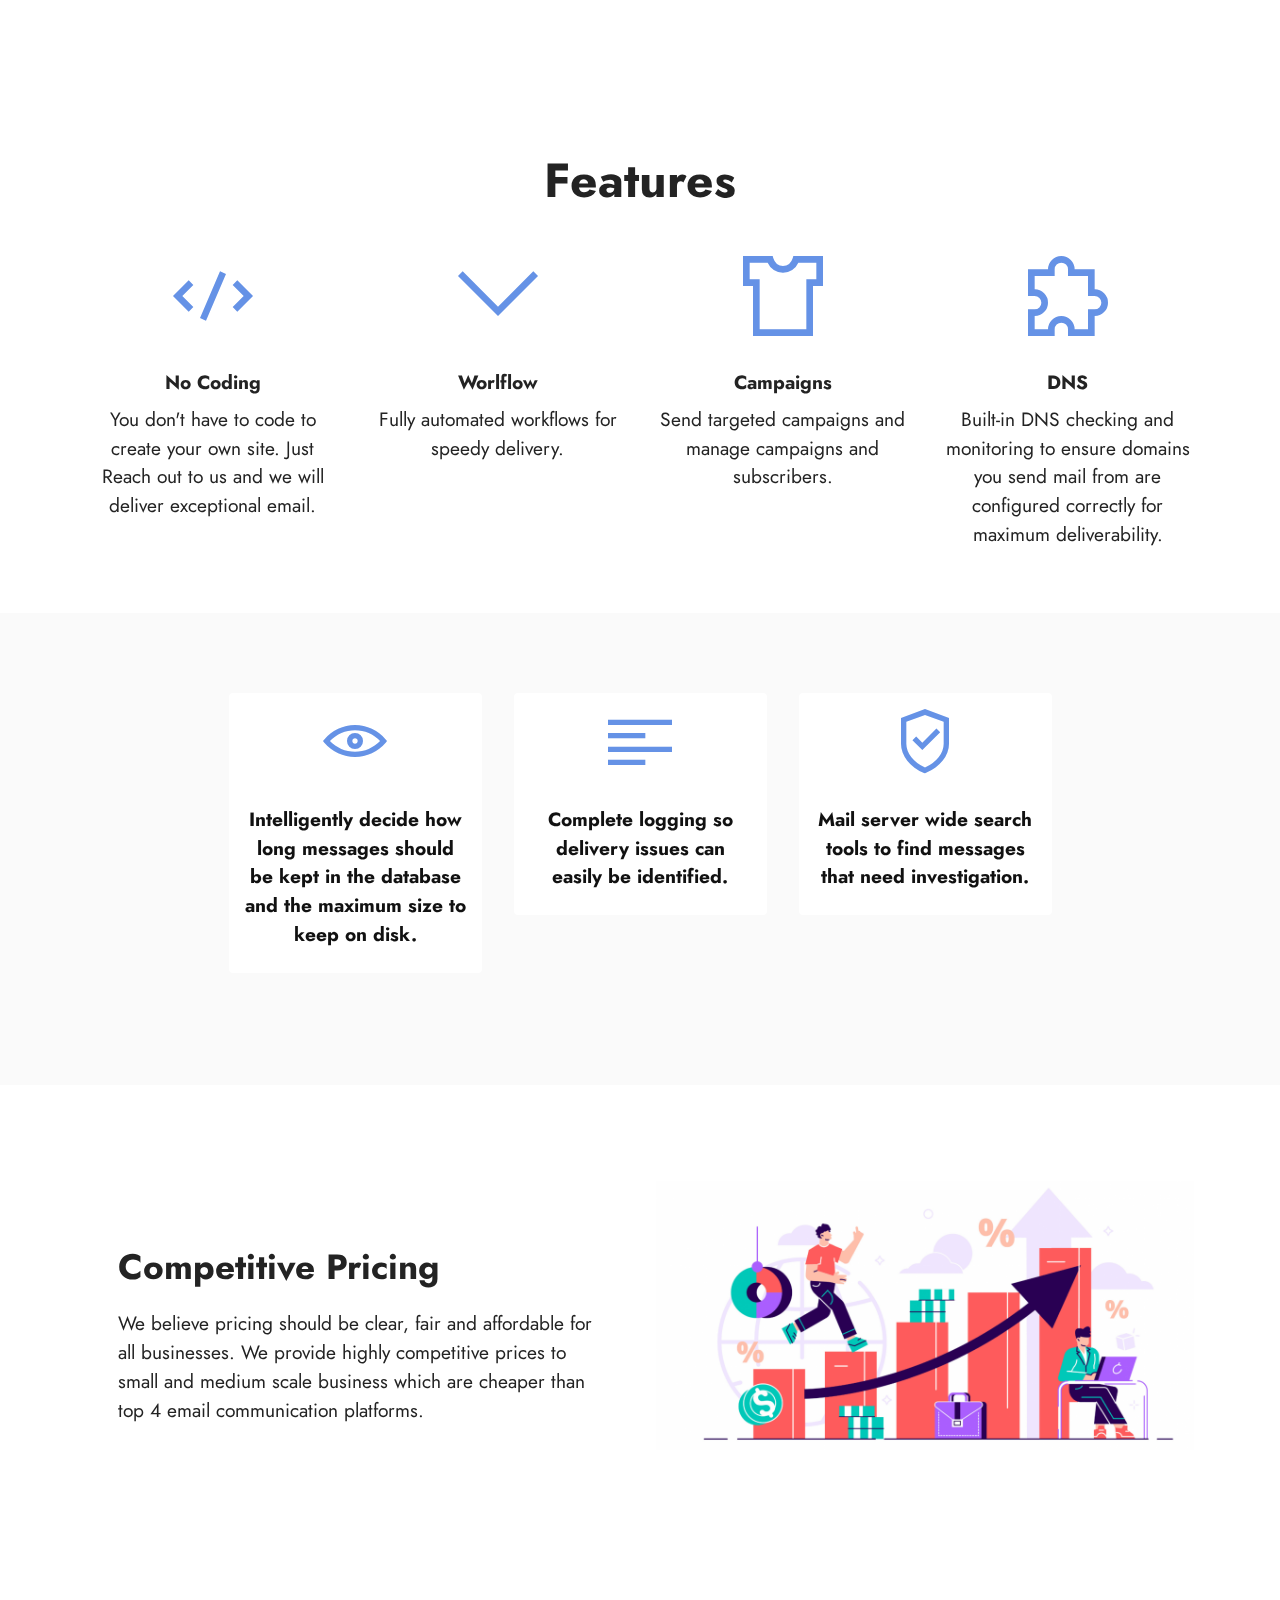
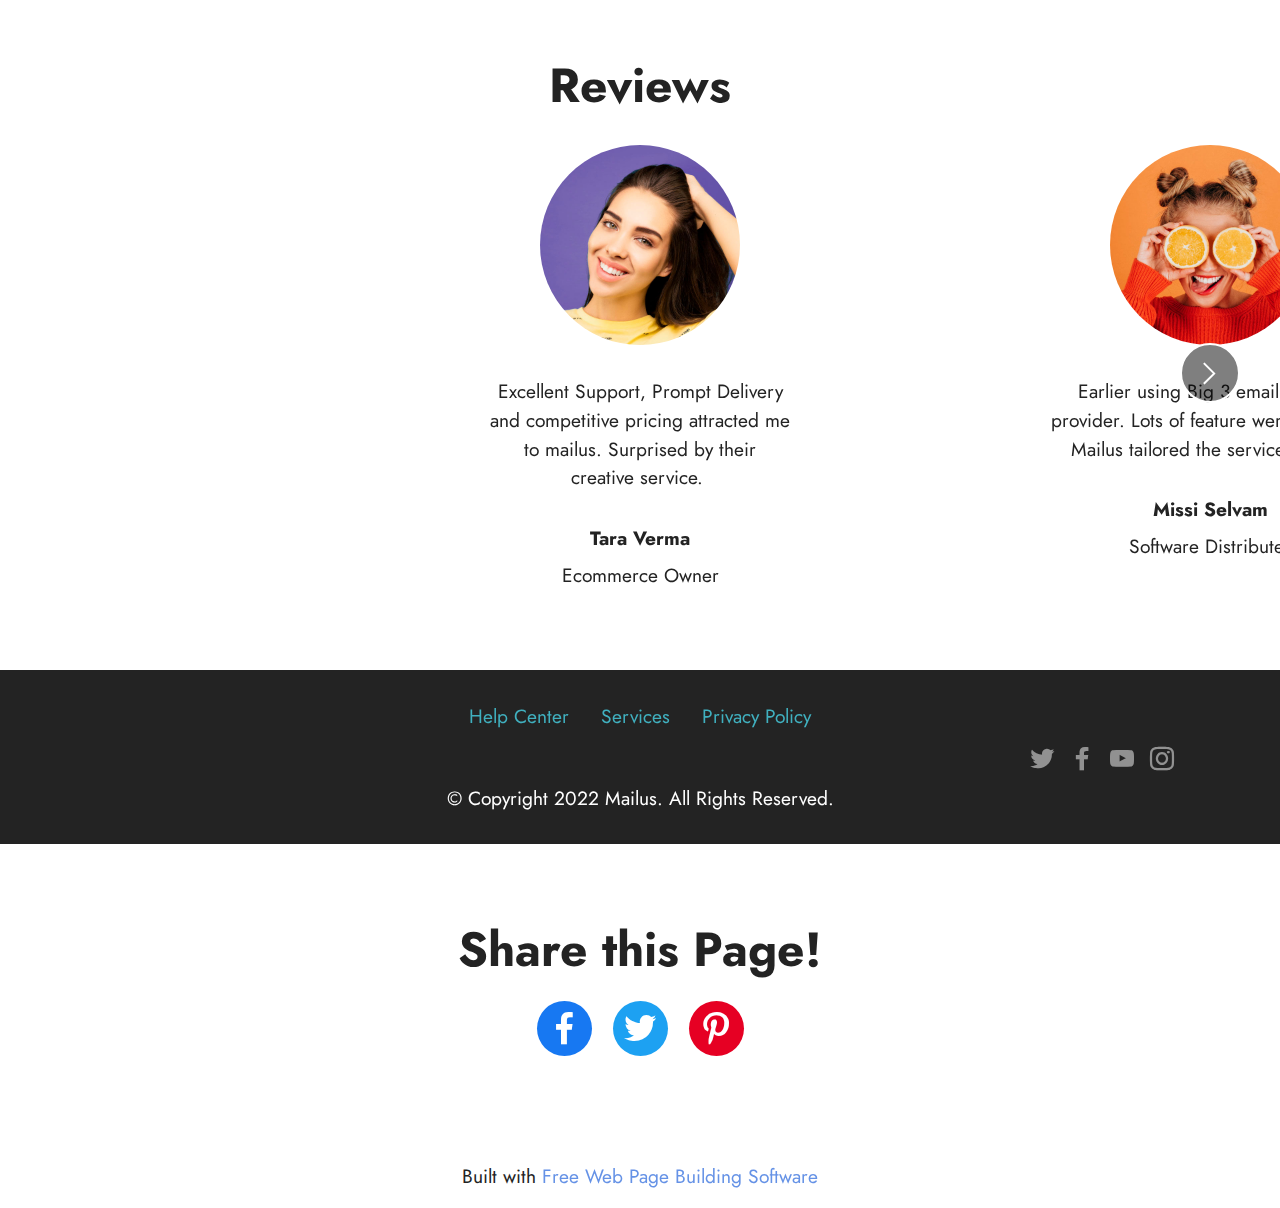
==== commit cd45ca9b: "create github pages" ====
--- a/index.html
+++ b/index.html
@@ -246,10 +246,10 @@
         <h3 class="mb-4 mbr-fonts-style display-2">
             <strong>Reviews</strong></h3>
 
-        <div class="embla" data-skip-snaps="true" data-align="center" data-auto-play-interval="5" data-draggable="true">
+        <div class="embla" data-skip-snaps="true" data-align="center" data-loop="true" data-auto-play="true" data-auto-play-interval="10">
             <div class="embla__viewport container-fluid">
                 <div class="embla__container">
-                    <div class="embla__slide slider-image item" style="margin-left: 7rem; margin-right: 7rem;">
+                    <div class="embla__slide slider-image item" style="margin-left: 0rem; margin-right: 0rem;">
                         <div class="user">
                             <div class="user_image">
                                 <div class="item-wrapper position-relative">
@@ -266,7 +266,7 @@
                                 Ecommerce Owner</div>
                         </div>
                     </div>
-                    <div class="embla__slide slider-image item" style="margin-left: 7rem; margin-right: 7rem;">
+                    <div class="embla__slide slider-image item" style="margin-left: 0rem; margin-right: 0rem;">
                         <div class="user">
                             <div class="user_image">
                                 <div class="item-wrapper position-relative">
@@ -283,7 +283,7 @@
                                 Software Distributer</div>
                         </div>
                     </div>
-                    <div class="embla__slide slider-image item" style="margin-left: 7rem; margin-right: 7rem;">
+                    <div class="embla__slide slider-image item" style="margin-left: 0rem; margin-right: 0rem;">
                         <div class="user">
                             <div class="user_image">
                                 <div class="item-wrapper position-relative">
@@ -397,7 +397,7 @@
             </div>
         </div>
     </div>
-</section><section class="display-7" style="padding: 0;align-items: center;justify-content: center;flex-wrap: wrap;    align-content: center;display: flex;position: relative;height: 4rem;"><a href="https://mobiri.se/2877333" style="flex: 1 1;height: 4rem;position: absolute;width: 100%;z-index: 1;"><img alt="" style="height: 4rem;" src="[data-uri]"></a><p style="margin: 0;text-align: center;" class="display-7">Designed with &#8204;</p><a style="z-index:1" href="https://mobirise.com">Mobirise </a></section><script src="assets/bootstrap/js/bootstrap.bundle.min.js"></script>  <script src="assets/parallax/jarallax.js"></script>  <script src="assets/web/assets/cookies-alert-plugin/cookies-alert-core.js"></script>  <script src="assets/web/assets/cookies-alert-plugin/cookies-alert-script.js"></script>  <script src="assets/smoothscroll/smooth-scroll.js"></script>  <script src="assets/ytplayer/index.js"></script>  <script src="assets/embla/embla.min.js"></script>  <script src="assets/embla/script.js"></script>  <script src="assets/dropdown/js/navbar-dropdown.js"></script>  <script src="assets/sociallikes/social-likes.js"></script>  <script src="assets/theme/js/script.js"></script>  
+</section><section class="display-7" style="padding: 0;align-items: center;justify-content: center;flex-wrap: wrap;    align-content: center;display: flex;position: relative;height: 4rem;"><a href="https://mobiri.se/2877333" style="flex: 1 1;height: 4rem;position: absolute;width: 100%;z-index: 1;"><img alt="" style="height: 4rem;" src="[data-uri]"></a><p style="margin: 0;text-align: center;" class="display-7">Built with &#8204;</p><a style="z-index:1" href="https://mobirise.com"> Free Web Page  Building Software</a></section><script src="assets/bootstrap/js/bootstrap.bundle.min.js"></script>  <script src="assets/parallax/jarallax.js"></script>  <script src="assets/web/assets/cookies-alert-plugin/cookies-alert-core.js"></script>  <script src="assets/web/assets/cookies-alert-plugin/cookies-alert-script.js"></script>  <script src="assets/smoothscroll/smooth-scroll.js"></script>  <script src="assets/ytplayer/index.js"></script>  <script src="assets/embla/embla.min.js"></script>  <script src="assets/embla/script.js"></script>  <script src="assets/dropdown/js/navbar-dropdown.js"></script>  <script src="assets/sociallikes/social-likes.js"></script>  <script src="assets/theme/js/script.js"></script>  
   
   
 <input name="cookieData" type="hidden" data-cookie-customDialogSelector='null' data-cookie-colorText='#424a4d' data-cookie-colorBg='rgba(234, 239, 241, 0.99)' data-cookie-textButton='Agree' data-cookie-colorButton='' data-cookie-colorLink='#424a4d' data-cookie-underlineLink='true' data-cookie-text="We use cookies to give you the best experience. Read our <a href='privacy.html'>cookie policy</a>.">
--- a/assets/mobirise/css/mbr-additional.css
+++ b/assets/mobirise/css/mbr-additional.css
@@ -833,8 +833,8 @@
   }
 }
 .cid-tixyRwchTa {
-  padding-top: 6rem;
-  padding-bottom: 6rem;
+  padding-top: 4rem;
+  padding-bottom: 5rem;
   background-color: #ffffff;
 }
 .cid-tixyRwchTa .mbr-fallback-image.disabled {
--- a/assets/mobirise/css/mbr-additional.css
+++ b/assets/mobirise/css/mbr-additional.css
@@ -833,8 +833,8 @@
   }
 }
 .cid-tixyRwchTa {
-  padding-top: 6rem;
-  padding-bottom: 6rem;
+  padding-top: 4rem;
+  padding-bottom: 5rem;
   background-color: #ffffff;
 }
 .cid-tixyRwchTa .mbr-fallback-image.disabled {
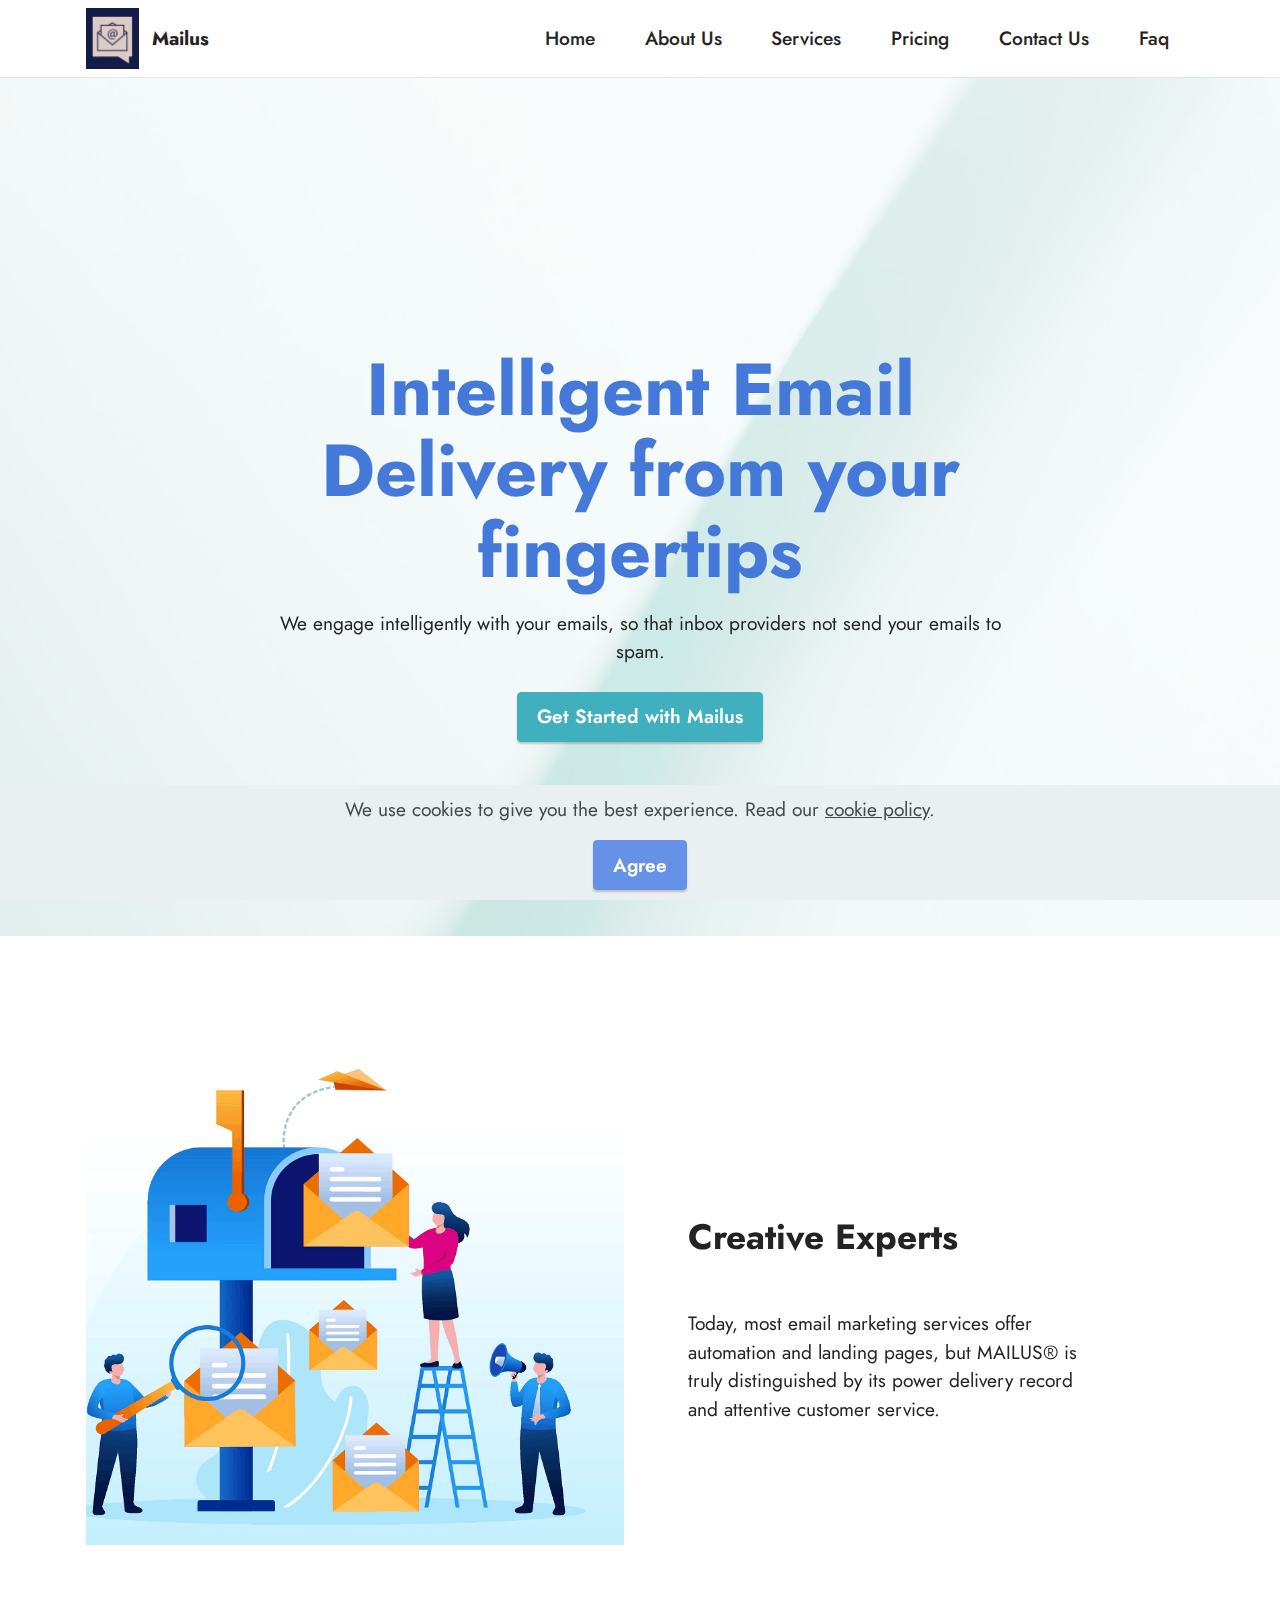
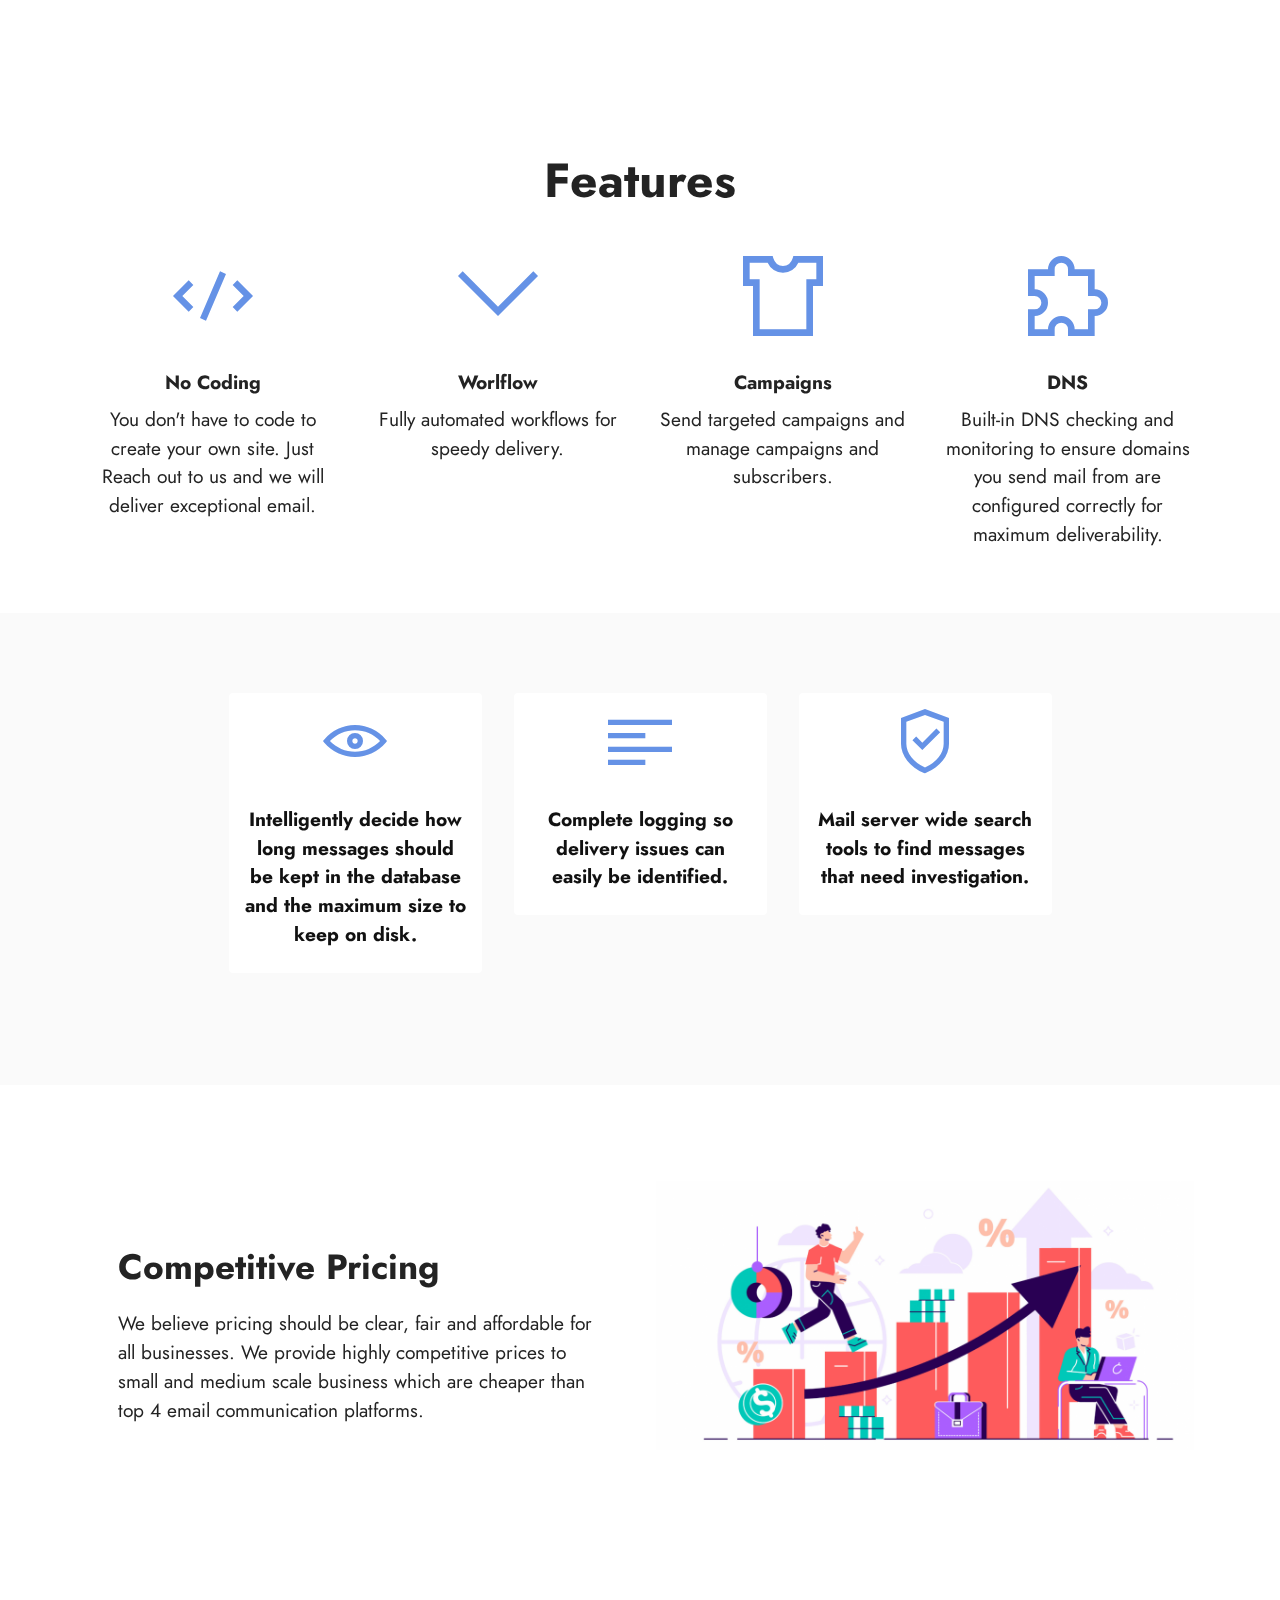
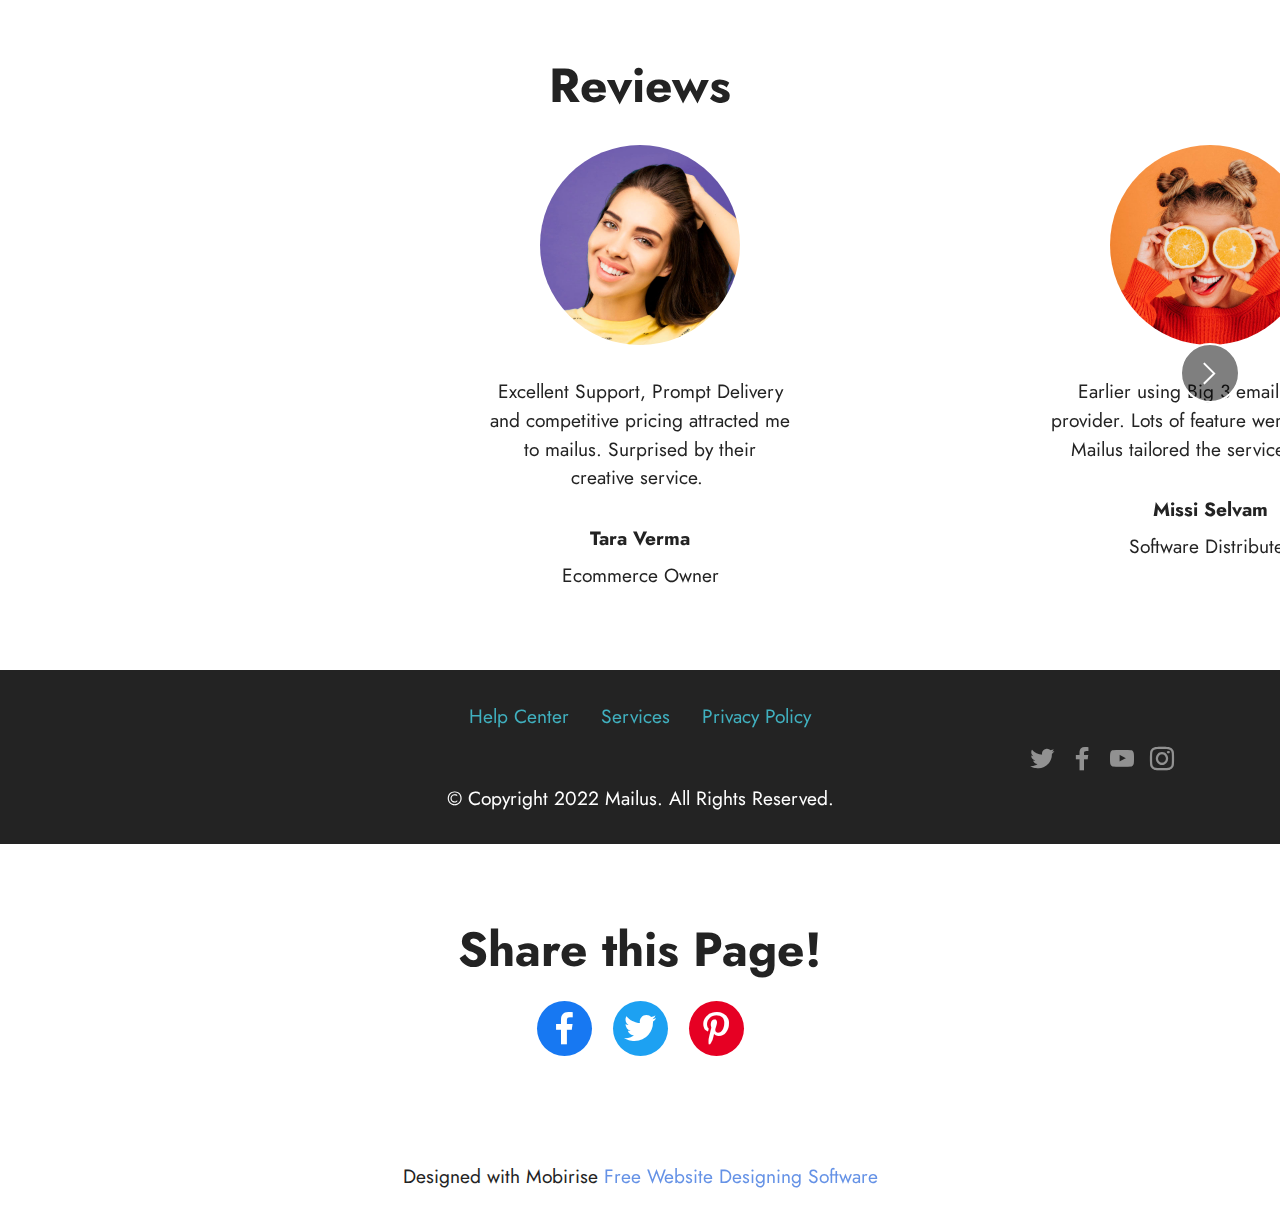
==== commit a6306f48: "create github pages" ====
--- a/index.html
+++ b/index.html
@@ -32,6 +32,20 @@
   
 </head>
 <body>
+
+<!-- Analytics -->
+<!-- Google tag (gtag.js) -->
+<script async src="https://www.googletagmanager.com/gtag/js?id=G-XW952XN9RN"></script>
+<script>
+  window.dataLayer = window.dataLayer || [];
+  function gtag(){dataLayer.push(arguments);}
+  gtag('js', new Date());
+
+  gtag('config', 'G-XW952XN9RN');
+</script>
+<!-- /Analytics -->
+
+
   
   <section data-bs-version="5.1" class="menu cid-s48OLK6784" once="menu" id="menu1-h">
     
@@ -43,7 +57,7 @@
                         <img src="assets/images/mailus-logos-215x245.jpg" alt="mailus" style="height: 3.8rem;">
                     </a>
                 </span>
-                <span class="navbar-caption-wrap"><a class="navbar-caption text-black display-7" href="https://mobiri.se">Mailus</a></span>
+                <span class="navbar-caption-wrap"><a class="navbar-caption text-black text-primary display-7" href="index.html">Mailus</a></span>
             </div>
             <button class="navbar-toggler" type="button" data-toggle="collapse" data-bs-toggle="collapse" data-target="#navbarSupportedContent" data-bs-target="#navbarSupportedContent" aria-controls="navbarNavAltMarkup" aria-expanded="false" aria-label="Toggle navigation">
                 <div class="hamburger">
@@ -397,7 +411,7 @@
             </div>
         </div>
     </div>
-</section><section class="display-7" style="padding: 0;align-items: center;justify-content: center;flex-wrap: wrap;    align-content: center;display: flex;position: relative;height: 4rem;"><a href="https://mobiri.se/2877333" style="flex: 1 1;height: 4rem;position: absolute;width: 100%;z-index: 1;"><img alt="" style="height: 4rem;" src="[data-uri]"></a><p style="margin: 0;text-align: center;" class="display-7">Built with &#8204;</p><a style="z-index:1" href="https://mobirise.com"> Free Web Page  Building Software</a></section><script src="assets/bootstrap/js/bootstrap.bundle.min.js"></script>  <script src="assets/parallax/jarallax.js"></script>  <script src="assets/web/assets/cookies-alert-plugin/cookies-alert-core.js"></script>  <script src="assets/web/assets/cookies-alert-plugin/cookies-alert-script.js"></script>  <script src="assets/smoothscroll/smooth-scroll.js"></script>  <script src="assets/ytplayer/index.js"></script>  <script src="assets/embla/embla.min.js"></script>  <script src="assets/embla/script.js"></script>  <script src="assets/dropdown/js/navbar-dropdown.js"></script>  <script src="assets/sociallikes/social-likes.js"></script>  <script src="assets/theme/js/script.js"></script>  
+</section><section class="display-7" style="padding: 0;align-items: center;justify-content: center;flex-wrap: wrap;    align-content: center;display: flex;position: relative;height: 4rem;"><a href="https://mobiri.se/2877333" style="flex: 1 1;height: 4rem;position: absolute;width: 100%;z-index: 1;"><img alt="" style="height: 4rem;" src="[data-uri]"></a><p style="margin: 0;text-align: center;" class="display-7">Designed with Mobirise &#8204;</p><a style="z-index:1" href="https://mobirise.com/website-design-software.html">Free Website Designing Software</a></section><script src="assets/bootstrap/js/bootstrap.bundle.min.js"></script>  <script src="assets/parallax/jarallax.js"></script>  <script src="assets/web/assets/cookies-alert-plugin/cookies-alert-core.js"></script>  <script src="assets/web/assets/cookies-alert-plugin/cookies-alert-script.js"></script>  <script src="assets/smoothscroll/smooth-scroll.js"></script>  <script src="assets/ytplayer/index.js"></script>  <script src="assets/embla/embla.min.js"></script>  <script src="assets/embla/script.js"></script>  <script src="assets/dropdown/js/navbar-dropdown.js"></script>  <script src="assets/sociallikes/social-likes.js"></script>  <script src="assets/theme/js/script.js"></script>  
   
   
 <input name="cookieData" type="hidden" data-cookie-customDialogSelector='null' data-cookie-colorText='#424a4d' data-cookie-colorBg='rgba(234, 239, 241, 0.99)' data-cookie-textButton='Agree' data-cookie-colorButton='' data-cookie-colorLink='#424a4d' data-cookie-underlineLink='true' data-cookie-text="We use cookies to give you the best experience. Read our <a href='privacy.html'>cookie policy</a>.">
--- a/assets/mobirise/css/mbr-additional.css
+++ b/assets/mobirise/css/mbr-additional.css
@@ -2384,6 +2384,82 @@
 .cid-tixGuMUo4r form.mbr-form .mbr-section-btn .btn {
   width: 100%;
 }
+.cid-tiHmUgHt25 {
+  padding-top: 5rem;
+  padding-bottom: 5rem;
+  background-color: #ffffff;
+}
+.cid-tiHmUgHt25 .mbr-fallback-image.disabled {
+  display: none;
+}
+.cid-tiHmUgHt25 .mbr-fallback-image {
+  display: block;
+  background-size: cover;
+  background-position: center center;
+  width: 100%;
+  height: 100%;
+  position: absolute;
+  top: 0;
+}
+.cid-tiHmUgHt25 .mbr-iconfont {
+  display: block;
+  font-size: 5rem;
+  color: #6592e6;
+  margin-bottom: 2rem;
+}
+.cid-tiHmUgHt25 .card-wrapper {
+  padding: 3rem;
+  background: #fafafa;
+  border-radius: 4px;
+}
+@media (max-width: 992px) {
+  .cid-tiHmUgHt25 .card-wrapper {
+    margin-bottom: 2rem;
+  }
+}
+@media (max-width: 767px) {
+  .cid-tiHmUgHt25 .card-wrapper {
+    padding: 3rem 1rem;
+  }
+}
+.cid-tiHp6NRxje {
+  padding-top: 0rem;
+  padding-bottom: 0rem;
+  background-color: #ffffff;
+}
+.cid-tiHp6NRxje .mbr-fallback-image.disabled {
+  display: none;
+}
+.cid-tiHp6NRxje .mbr-fallback-image {
+  display: block;
+  background-size: cover;
+  background-position: center center;
+  width: 100%;
+  height: 100%;
+  position: absolute;
+  top: 0;
+}
+.cid-tiHp6NRxje .mbr-iconfont {
+  display: block;
+  font-size: 5rem;
+  color: #6592e6;
+  margin-bottom: 2rem;
+}
+.cid-tiHp6NRxje .card-wrapper {
+  padding: 3rem;
+  background: #fafafa;
+  border-radius: 4px;
+}
+@media (max-width: 992px) {
+  .cid-tiHp6NRxje .card-wrapper {
+    margin-bottom: 2rem;
+  }
+}
+@media (max-width: 767px) {
+  .cid-tiHp6NRxje .card-wrapper {
+    padding: 3rem 1rem;
+  }
+}
 .cid-s48OLK6784 {
   z-index: 1000;
   width: 100%;
--- a/assets/mobirise/css/mbr-additional.css
+++ b/assets/mobirise/css/mbr-additional.css
@@ -2384,6 +2384,82 @@
 .cid-tixGuMUo4r form.mbr-form .mbr-section-btn .btn {
   width: 100%;
 }
+.cid-tiHmUgHt25 {
+  padding-top: 5rem;
+  padding-bottom: 5rem;
+  background-color: #ffffff;
+}
+.cid-tiHmUgHt25 .mbr-fallback-image.disabled {
+  display: none;
+}
+.cid-tiHmUgHt25 .mbr-fallback-image {
+  display: block;
+  background-size: cover;
+  background-position: center center;
+  width: 100%;
+  height: 100%;
+  position: absolute;
+  top: 0;
+}
+.cid-tiHmUgHt25 .mbr-iconfont {
+  display: block;
+  font-size: 5rem;
+  color: #6592e6;
+  margin-bottom: 2rem;
+}
+.cid-tiHmUgHt25 .card-wrapper {
+  padding: 3rem;
+  background: #fafafa;
+  border-radius: 4px;
+}
+@media (max-width: 992px) {
+  .cid-tiHmUgHt25 .card-wrapper {
+    margin-bottom: 2rem;
+  }
+}
+@media (max-width: 767px) {
+  .cid-tiHmUgHt25 .card-wrapper {
+    padding: 3rem 1rem;
+  }
+}
+.cid-tiHp6NRxje {
+  padding-top: 0rem;
+  padding-bottom: 0rem;
+  background-color: #ffffff;
+}
+.cid-tiHp6NRxje .mbr-fallback-image.disabled {
+  display: none;
+}
+.cid-tiHp6NRxje .mbr-fallback-image {
+  display: block;
+  background-size: cover;
+  background-position: center center;
+  width: 100%;
+  height: 100%;
+  position: absolute;
+  top: 0;
+}
+.cid-tiHp6NRxje .mbr-iconfont {
+  display: block;
+  font-size: 5rem;
+  color: #6592e6;
+  margin-bottom: 2rem;
+}
+.cid-tiHp6NRxje .card-wrapper {
+  padding: 3rem;
+  background: #fafafa;
+  border-radius: 4px;
+}
+@media (max-width: 992px) {
+  .cid-tiHp6NRxje .card-wrapper {
+    margin-bottom: 2rem;
+  }
+}
+@media (max-width: 767px) {
+  .cid-tiHp6NRxje .card-wrapper {
+    padding: 3rem 1rem;
+  }
+}
 .cid-s48OLK6784 {
   z-index: 1000;
   width: 100%;
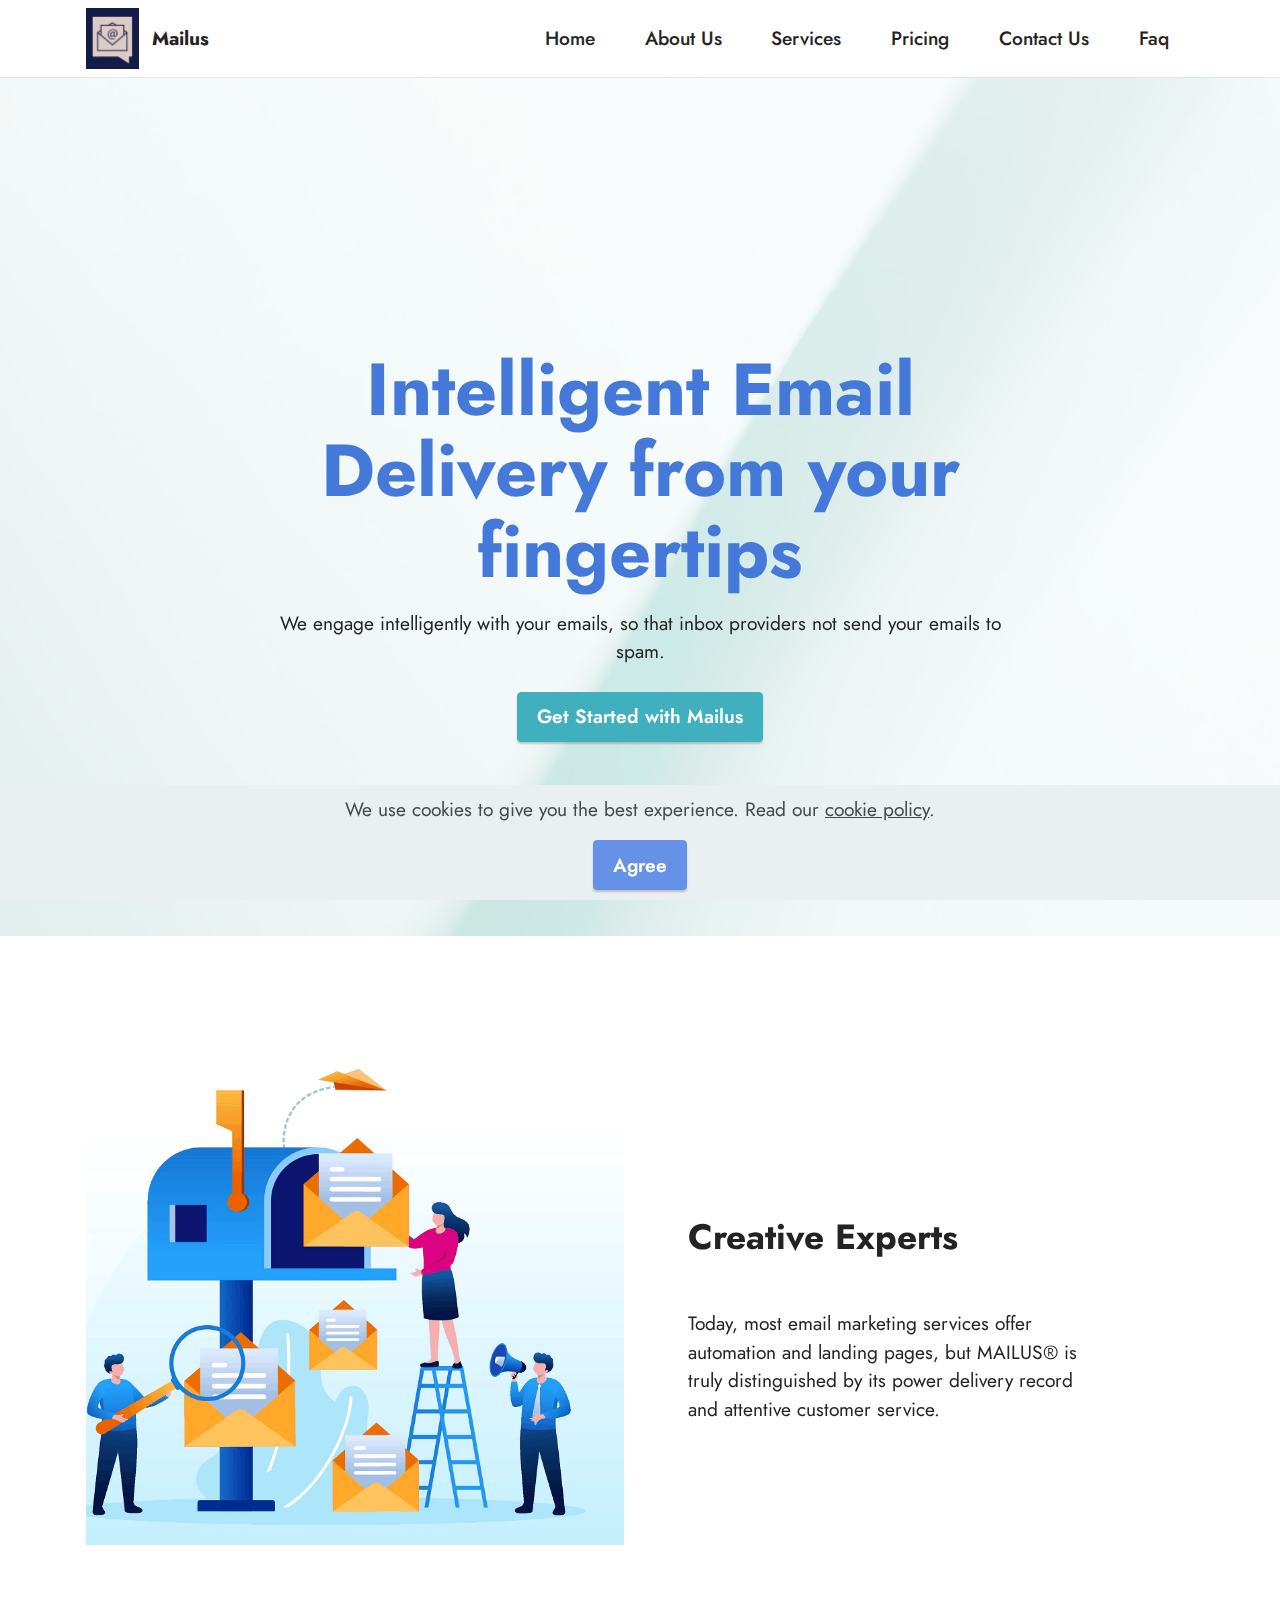
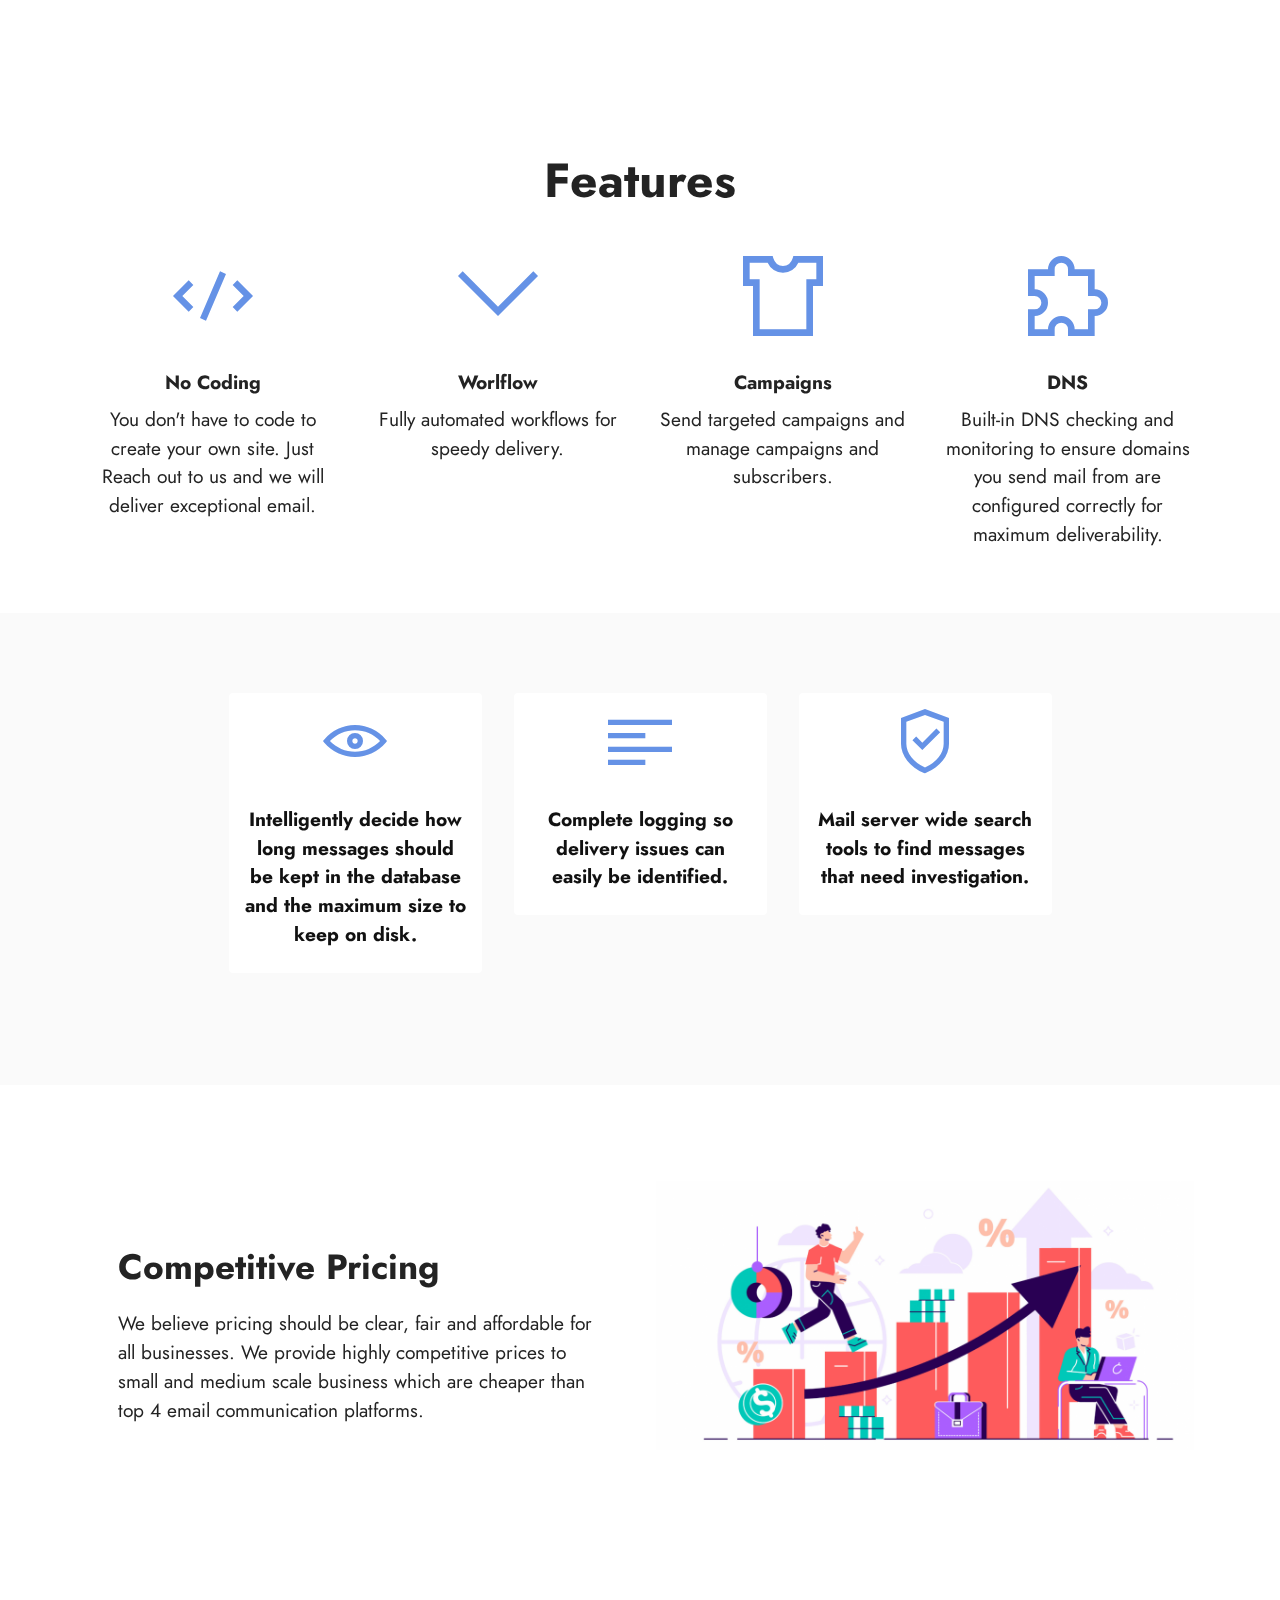
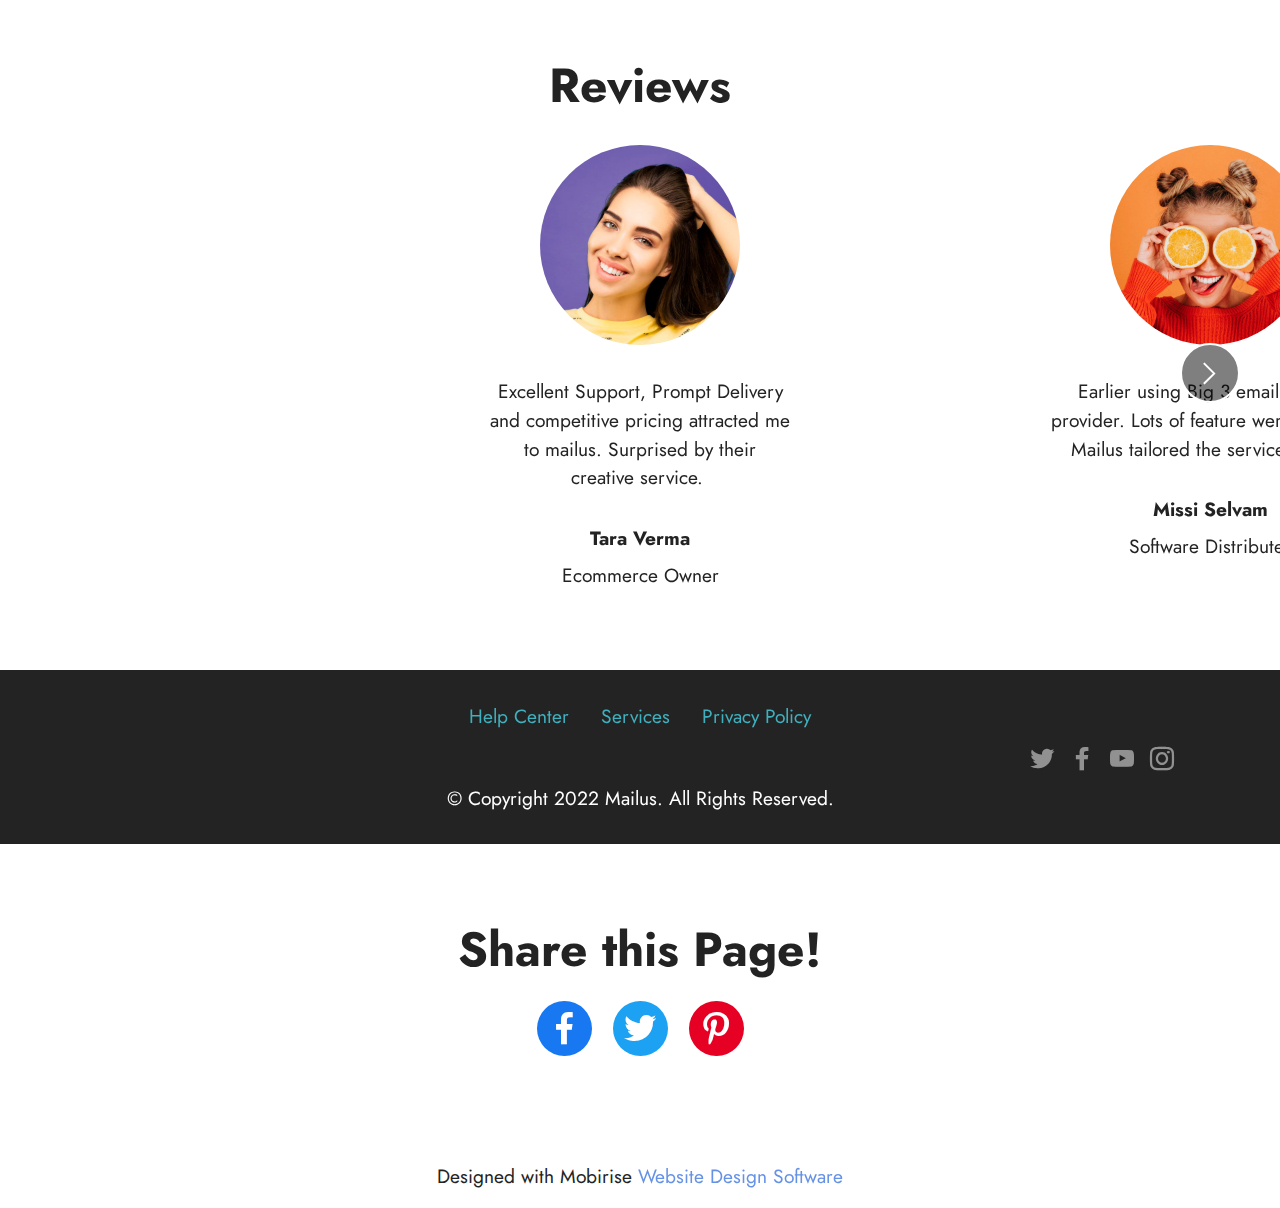
==== commit 806ec4f2: "create github pages" ====
--- a/index.html
+++ b/index.html
@@ -411,7 +411,7 @@
             </div>
         </div>
     </div>
-</section><section class="display-7" style="padding: 0;align-items: center;justify-content: center;flex-wrap: wrap;    align-content: center;display: flex;position: relative;height: 4rem;"><a href="https://mobiri.se/2877333" style="flex: 1 1;height: 4rem;position: absolute;width: 100%;z-index: 1;"><img alt="" style="height: 4rem;" src="[data-uri]"></a><p style="margin: 0;text-align: center;" class="display-7">Designed with Mobirise &#8204;</p><a style="z-index:1" href="https://mobirise.com/website-design-software.html">Free Website Designing Software</a></section><script src="assets/bootstrap/js/bootstrap.bundle.min.js"></script>  <script src="assets/parallax/jarallax.js"></script>  <script src="assets/web/assets/cookies-alert-plugin/cookies-alert-core.js"></script>  <script src="assets/web/assets/cookies-alert-plugin/cookies-alert-script.js"></script>  <script src="assets/smoothscroll/smooth-scroll.js"></script>  <script src="assets/ytplayer/index.js"></script>  <script src="assets/embla/embla.min.js"></script>  <script src="assets/embla/script.js"></script>  <script src="assets/dropdown/js/navbar-dropdown.js"></script>  <script src="assets/sociallikes/social-likes.js"></script>  <script src="assets/theme/js/script.js"></script>  
+</section><section class="display-7" style="padding: 0;align-items: center;justify-content: center;flex-wrap: wrap;    align-content: center;display: flex;position: relative;height: 4rem;"><a href="https://mobiri.se/2877333" style="flex: 1 1;height: 4rem;position: absolute;width: 100%;z-index: 1;"><img alt="" style="height: 4rem;" src="[data-uri]"></a><p style="margin: 0;text-align: center;" class="display-7">Designed with Mobirise &#8204;</p><a style="z-index:1" href="https://mobirise.com/website-design-software.html">Website Design Software</a></section><script src="assets/bootstrap/js/bootstrap.bundle.min.js"></script>  <script src="assets/parallax/jarallax.js"></script>  <script src="assets/web/assets/cookies-alert-plugin/cookies-alert-core.js"></script>  <script src="assets/web/assets/cookies-alert-plugin/cookies-alert-script.js"></script>  <script src="assets/smoothscroll/smooth-scroll.js"></script>  <script src="assets/ytplayer/index.js"></script>  <script src="assets/embla/embla.min.js"></script>  <script src="assets/embla/script.js"></script>  <script src="assets/dropdown/js/navbar-dropdown.js"></script>  <script src="assets/sociallikes/social-likes.js"></script>  <script src="assets/theme/js/script.js"></script>  
   
   
 <input name="cookieData" type="hidden" data-cookie-customDialogSelector='null' data-cookie-colorText='#424a4d' data-cookie-colorBg='rgba(234, 239, 241, 0.99)' data-cookie-textButton='Agree' data-cookie-colorButton='' data-cookie-colorLink='#424a4d' data-cookie-underlineLink='true' data-cookie-text="We use cookies to give you the best experience. Read our <a href='privacy.html'>cookie policy</a>.">
